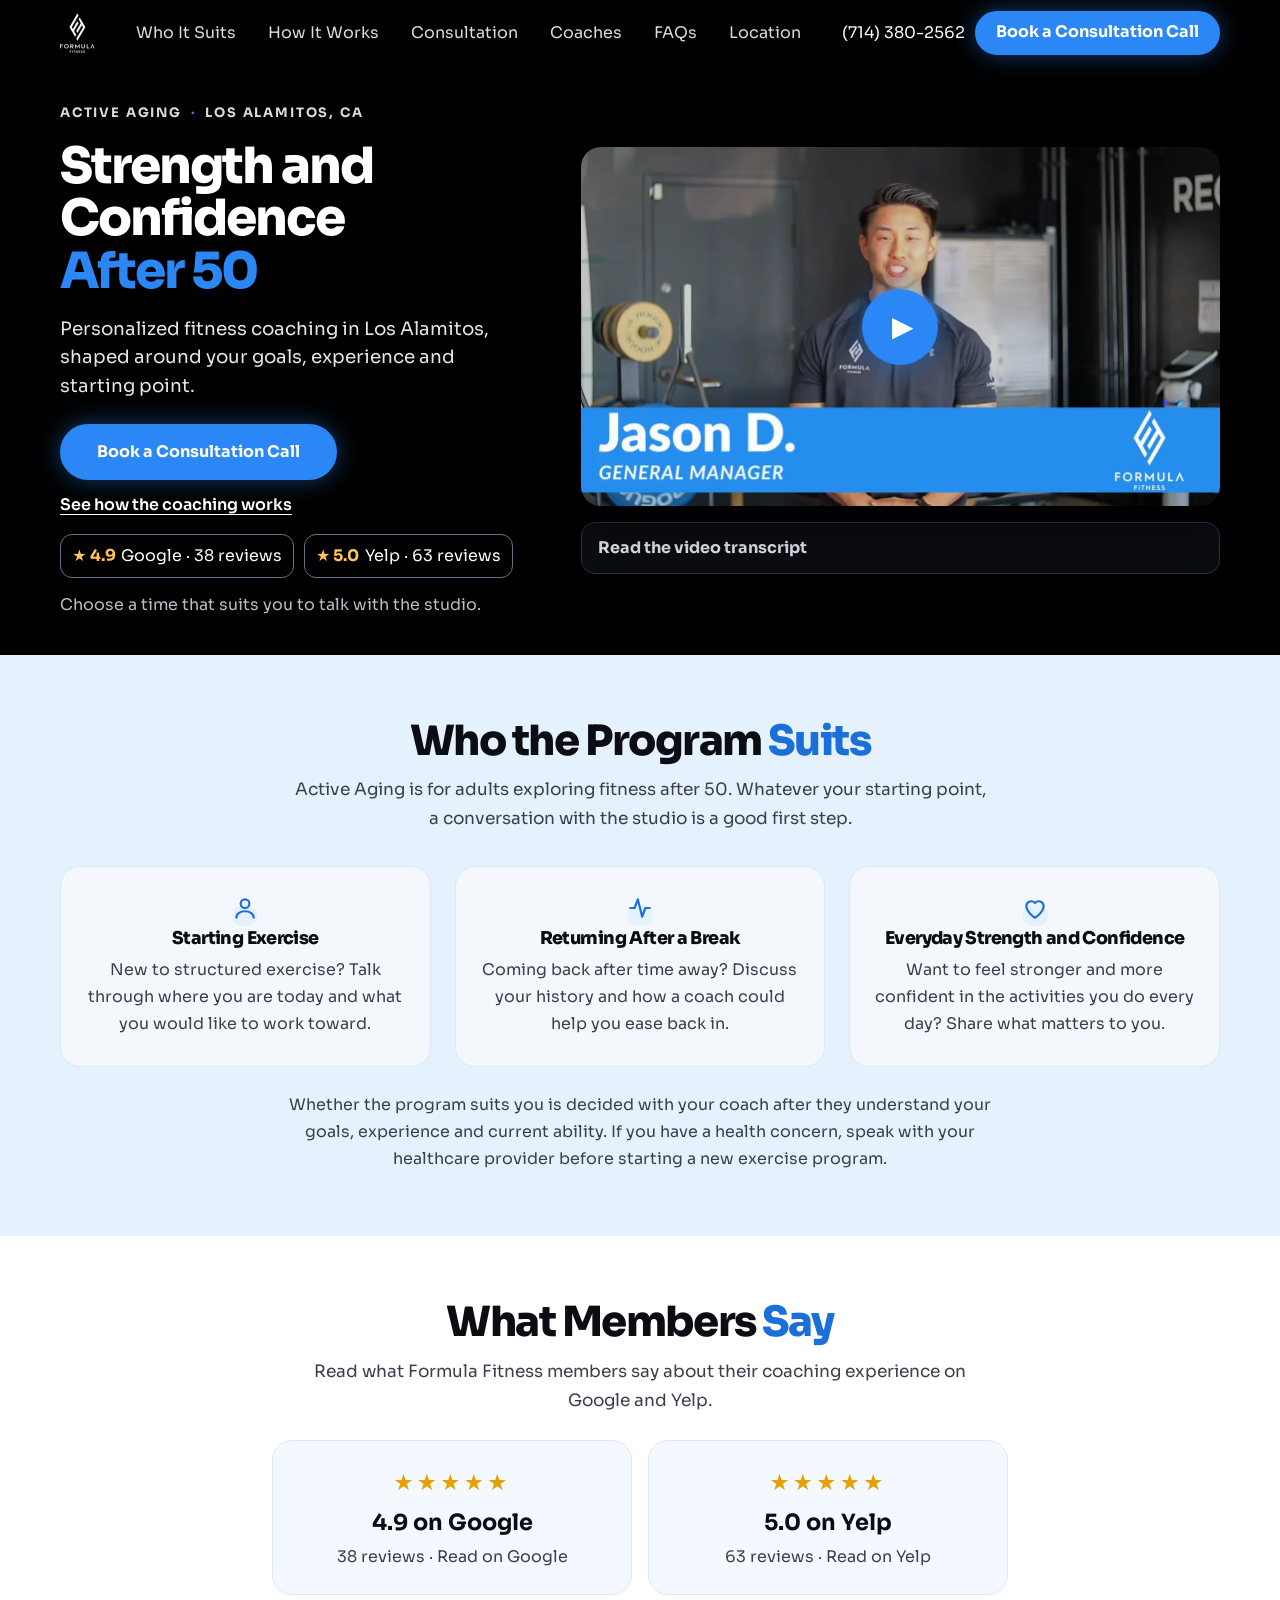
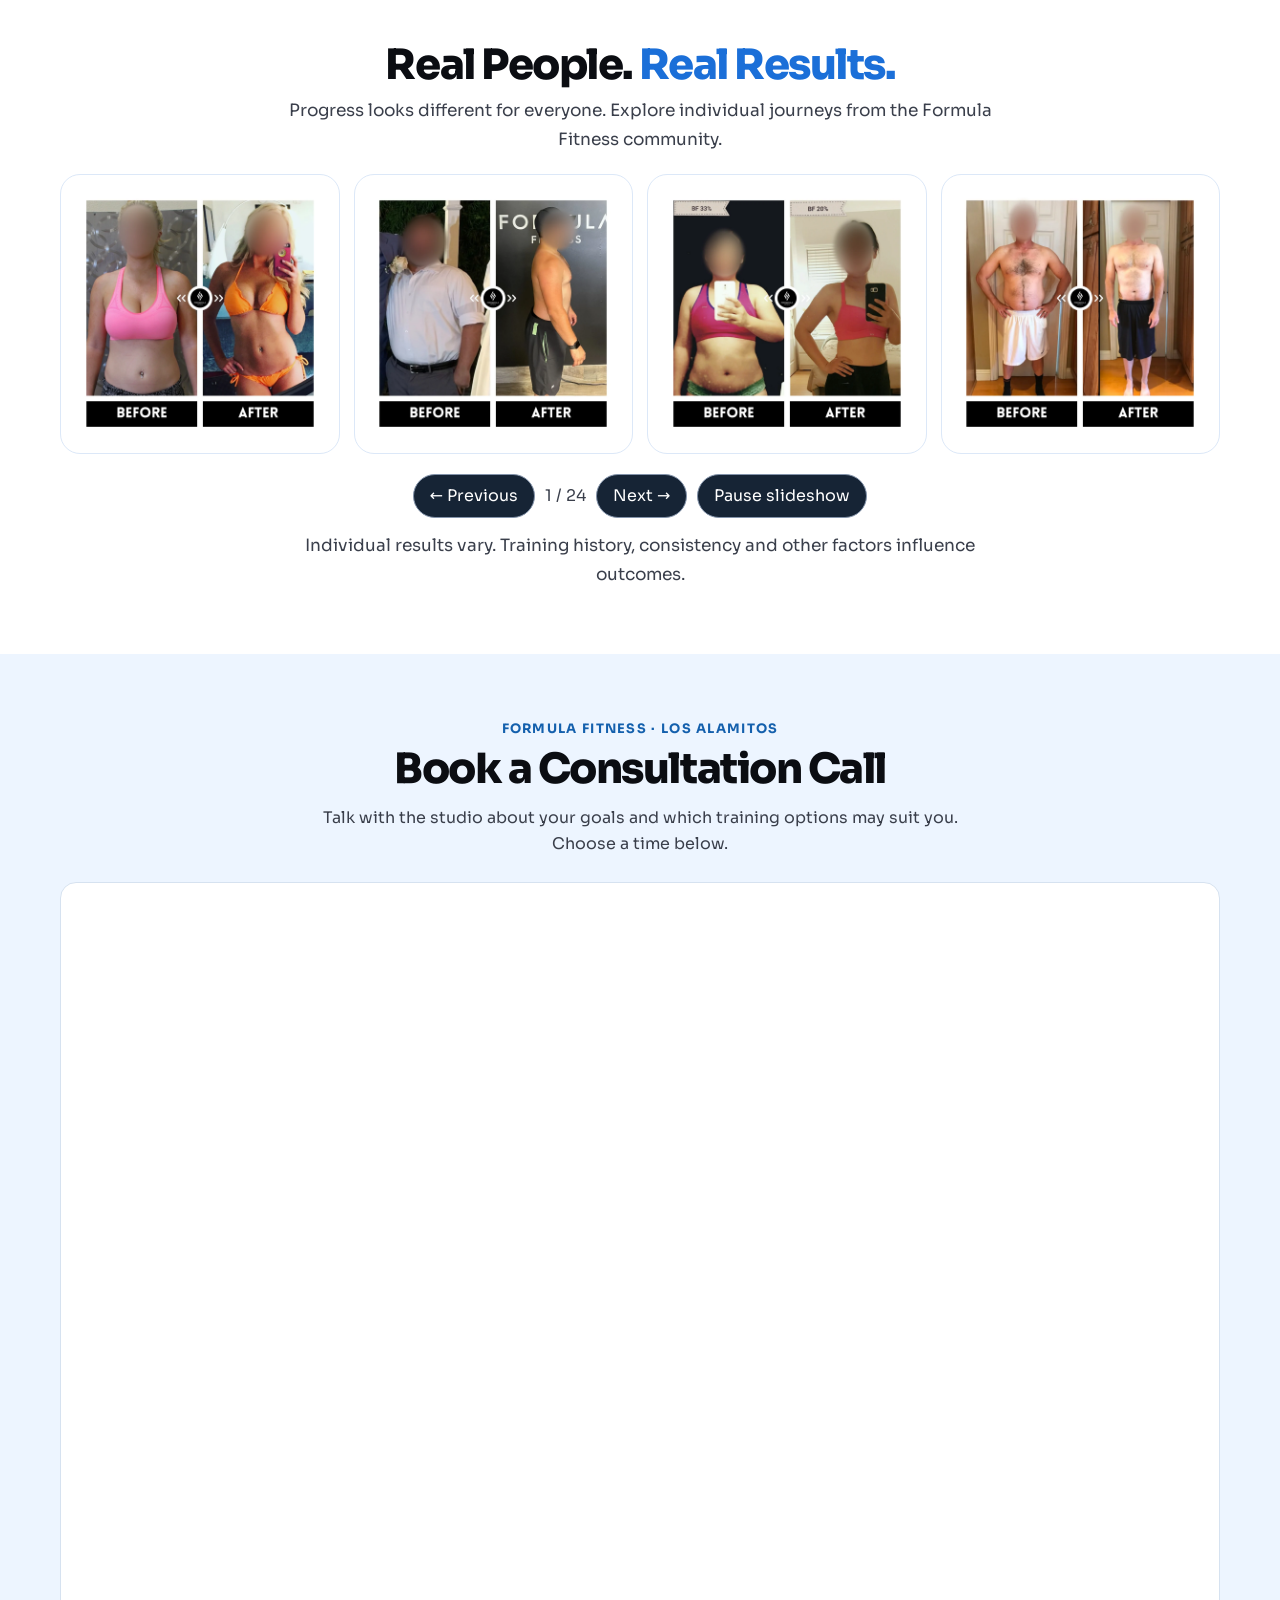
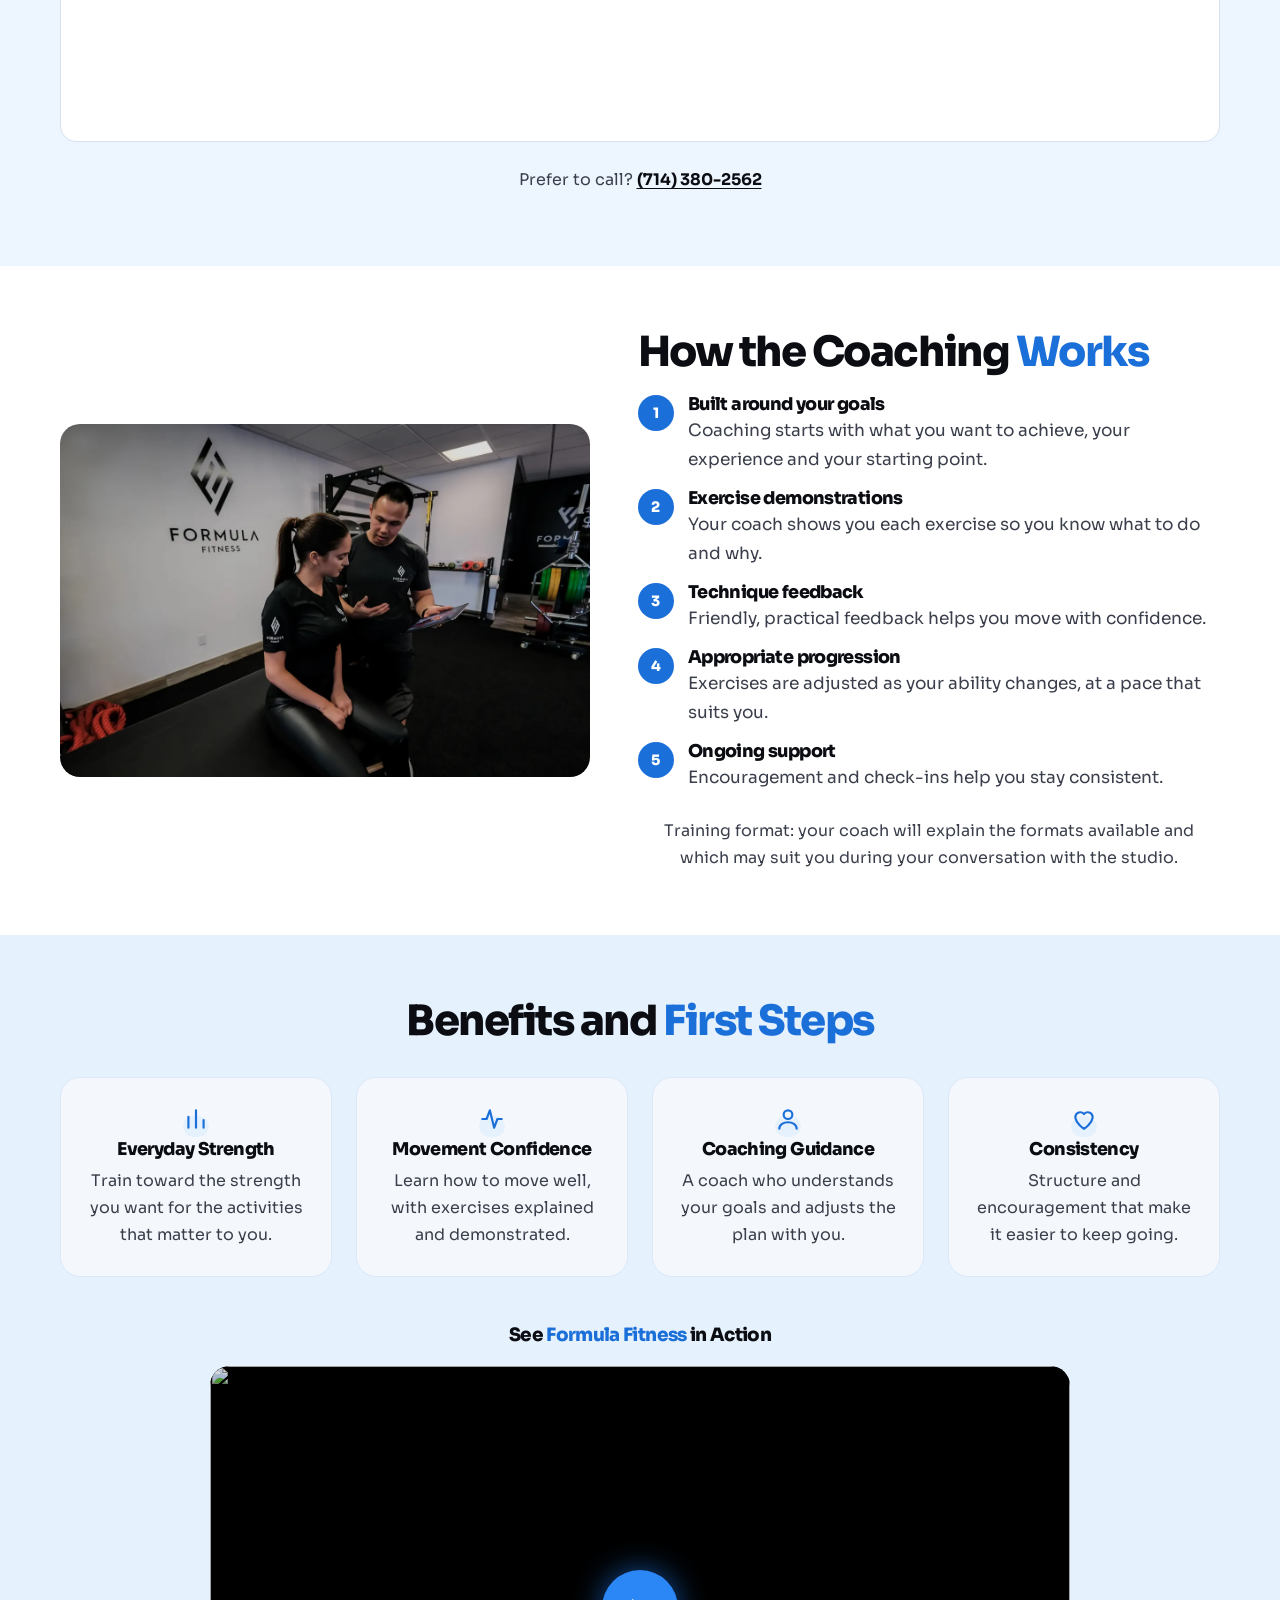
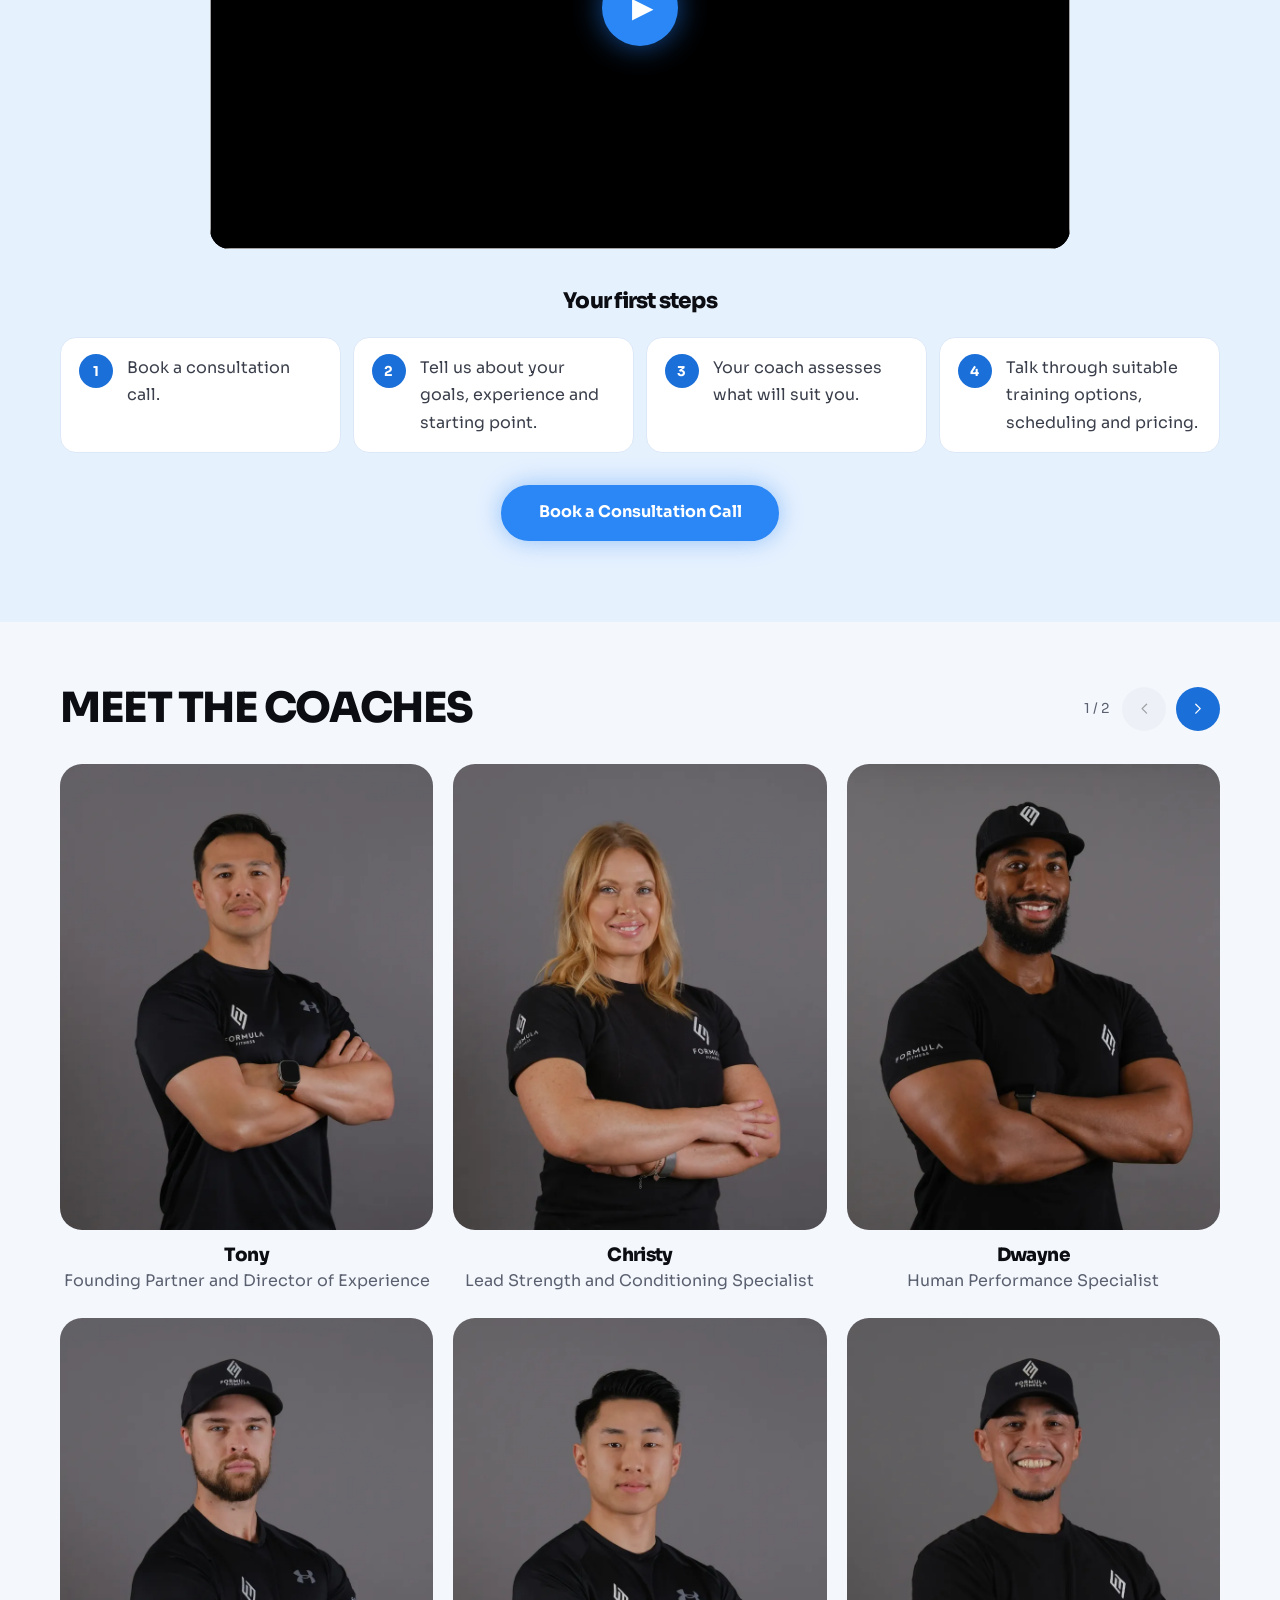
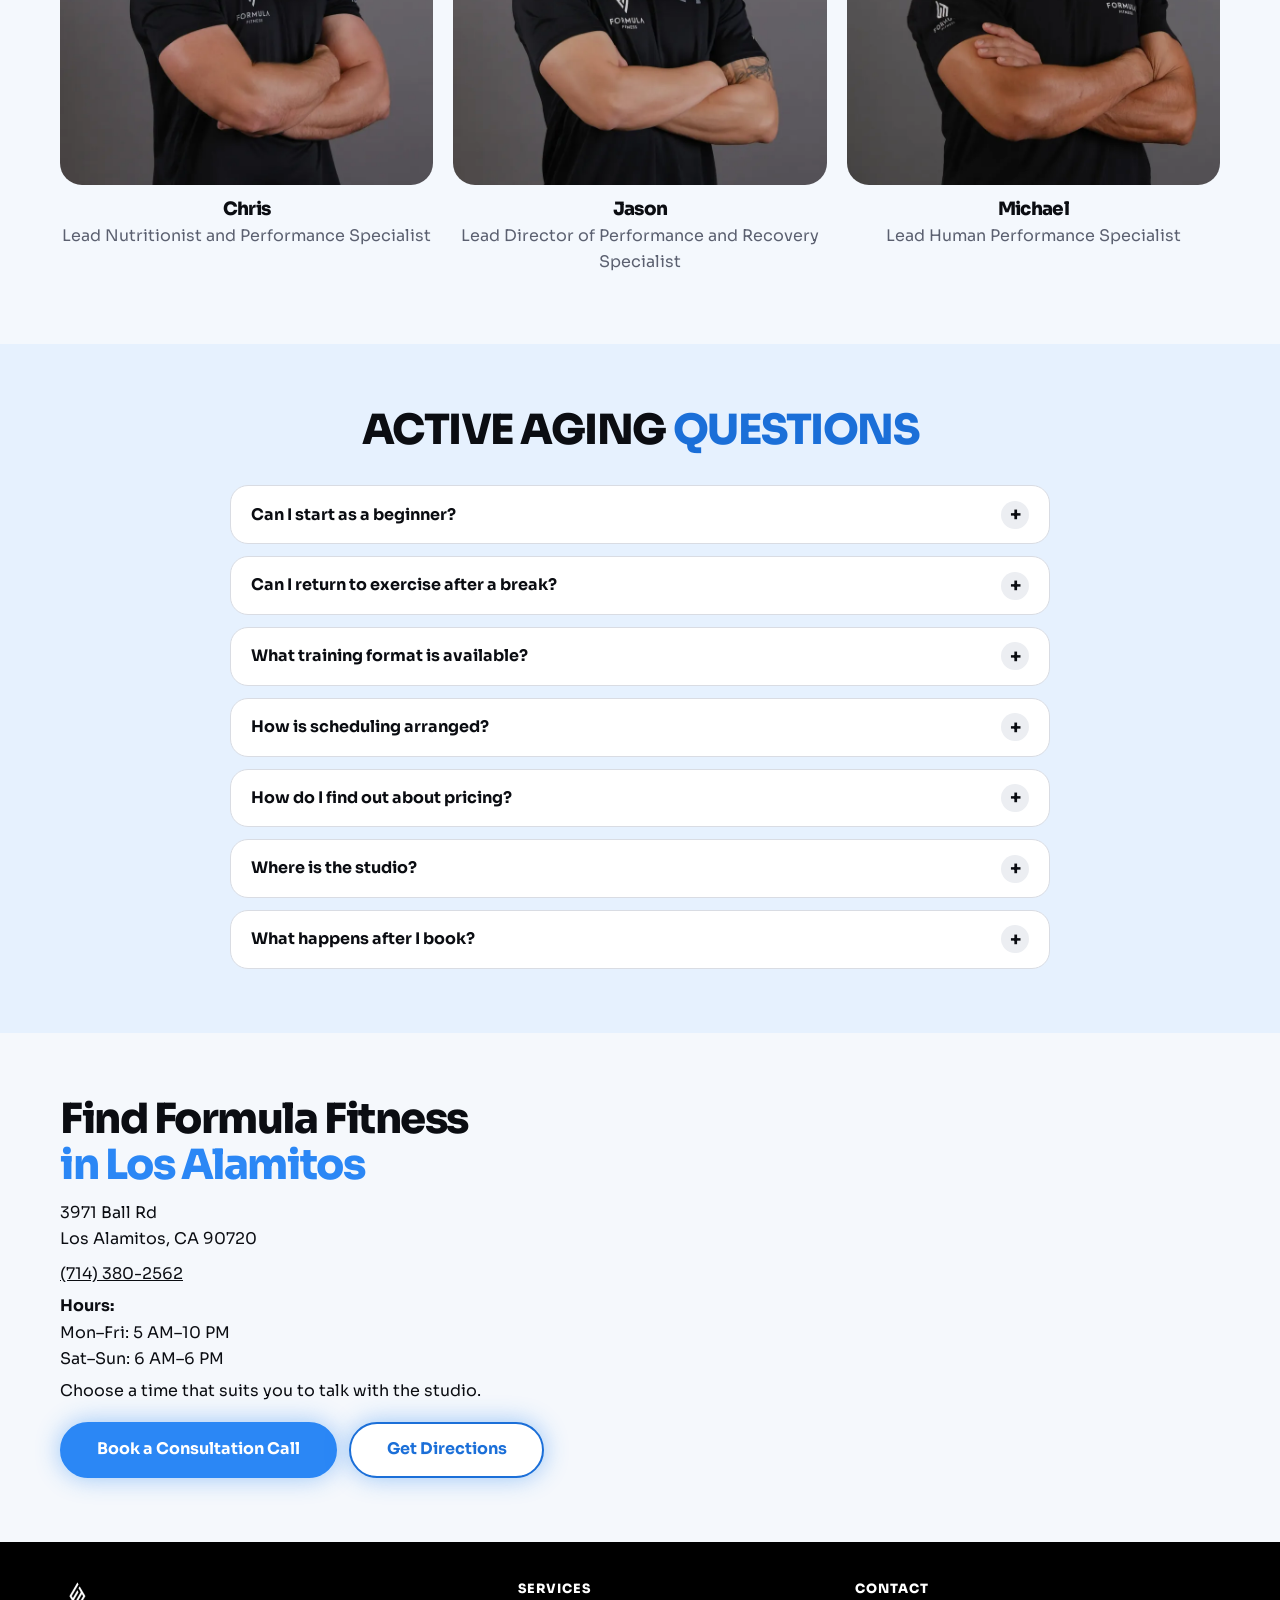
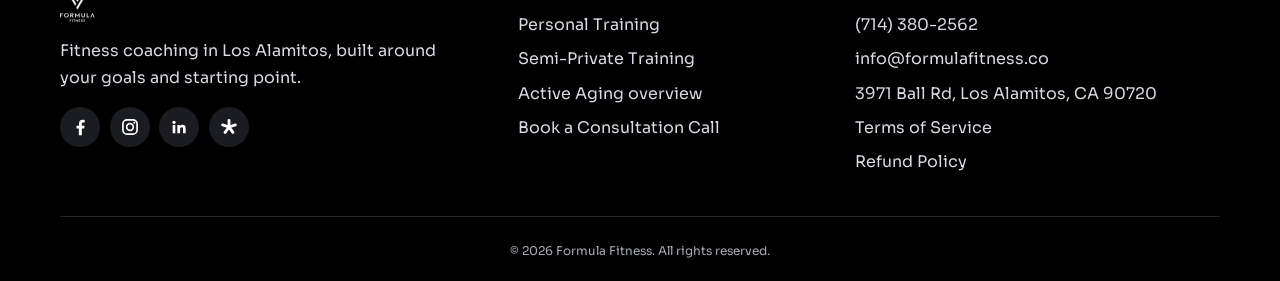
==== public/index.html @ 2cba6a20 "Add files via upload" ====
<!DOCTYPE html>
<html lang="en">
<head>
<meta charset="utf-8">
<!-- Google Tag Manager -->
<script>(function(w,d,s,l,i){w[l]=w[l]||[];w[l].push({'gtm.start':
new Date().getTime(),event:'gtm.js'});var f=d.getElementsByTagName(s)[0],
j=d.createElement(s),dl=l!='dataLayer'?'&l='+l:'';j.async=true;j.src=
'https://www.googletagmanager.com/gtm.js?id='+i+dl;f.parentNode.insertBefore(j,f);
})(window,document,'script','dataLayer','GTM-K28JZ7N');</script>
<!-- End Google Tag Manager -->
<meta name="viewport" content="width=device-width, initial-scale=1">
<title>Active Aging Fitness Coaching in Los Alamitos | Formula Fitness</title>
<meta name="description" content="Personalized fitness coaching in Los Alamitos, CA for adults exploring fitness after 50. Book a consultation call with Formula Fitness.">
<!-- DEV STAGE: remove this noindex tag only when the final URL is chosen and the page goes live. -->
<meta name="robots" content="noindex, nofollow">
<!-- TODO at launch: add <link rel="canonical"> and og:url / og:image once the final Active Aging landing-page URL is decided. -->
<meta property="og:type" content="website">
<meta property="og:site_name" content="Formula Fitness">
<meta property="og:title" content="Strength and Confidence After 50 | Formula Fitness">
<meta property="og:description" content="Personalized fitness coaching in Los Alamitos, shaped around your goals, experience and starting point.">
<meta name="twitter:card" content="summary_large_image">
<meta name="theme-color" content="#000000">
<link rel="icon" href="favicon.ico?v=20261030" sizes="any">
<link rel="icon" type="image/png" sizes="32x32" href="favicon-32x32.png?v=20261030">
<link rel="icon" type="image/png" sizes="16x16" href="favicon-16x16.png?v=20261030">
<link rel="apple-touch-icon" sizes="180x180" href="apple-touch-icon.png?v=20261030">
<link rel="preload" href="fonts/sora-latin-wght-normal.woff2" as="font" type="font/woff2" crossorigin>
<link rel="stylesheet" href="style.css">
<!-- Tracking settings: edit tracking.js (event names, confirmation parameter). -->
<script src="tracking.js"></script>
<!-- GHL Website Number Pool (same two scripts as the Personal Training and Semi-Private pages). Confirm the pool/attribution setup for this page. -->
<script src="https://backend.leadconnectorhq.com/appengine/loc/pyBwacgonEauKuE1akJb/pool/WabWjpu7sYFXyYEdM1Lv/number_pool.js"></script><script src="https://backend.leadconnectorhq.com/appengine/js/user_session.js"></script></head>
<body>
<!-- Google Tag Manager (noscript) -->
<noscript><iframe src="https://www.googletagmanager.com/ns.html?id=GTM-K28JZ7N"
height="0" width="0" style="display:none;visibility:hidden"></iframe></noscript>
<!-- End Google Tag Manager (noscript) -->

<svg width="0" height="0" style="position:absolute" aria-hidden="true" focusable="false">
 <defs>
  <symbol id="i-user" viewBox="0 0 24 24"><circle cx="12" cy="8" r="4"/><path d="M4 21c0-4 4-6 8-6s8 2 8 6"/></symbol>
  <symbol id="i-users" viewBox="0 0 24 24"><circle cx="9" cy="8" r="3.5"/><circle cx="17" cy="9" r="2.5"/><path d="M2 20c0-4 3-6 7-6s7 2 7 6M17 14c3 0 5 1.5 5 5"/></symbol>
  <symbol id="i-pulse" viewBox="0 0 24 24"><path d="M3 12h4l3-8 4 16 3-8h4"/></symbol>
  <symbol id="i-heart" viewBox="0 0 24 24"><path d="M12 21s-8-5-8-11a4.5 4.5 0 0 1 8-2.5A4.5 4.5 0 0 1 20 10c0 6-8 11-8 11z"/></symbol>
  <symbol id="i-bars" viewBox="0 0 24 24"><path d="M5 20V10M12 20V4M19 20v-7"/></symbol>
  <symbol id="i-star" viewBox="0 0 24 24"><path d="M12 3l2.8 5.7 6.2.9-4.5 4.4 1 6.2-5.5-2.9-5.5 2.9 1-6.2L3 9.6l6.2-.9z"/></symbol>
  <symbol id="i-pin" viewBox="0 0 24 24"><path d="M12 21s7-6 7-12a7 7 0 0 0-14 0c0 6 7 12 7 12z"/><circle cx="12" cy="9" r="2.5"/></symbol>
  <symbol id="i-lock" viewBox="0 0 24 24"><rect x="5" y="11" width="14" height="10" rx="2"/><path d="M8 11V8a4 4 0 0 1 8 0v3"/></symbol>
  <symbol id="i-l" viewBox="0 0 24 24"><path d="M15 5l-7 7 7 7"/></symbol>
  <symbol id="i-r" viewBox="0 0 24 24"><path d="M9 5l7 7-7 7"/></symbol>
  <symbol id="i-check" viewBox="0 0 24 24"><circle cx="12" cy="12" r="10"/><path d="M7.5 12.5l3 3 6-6.5"/></symbol>
  <symbol id="i-plus" viewBox="0 0 24 24"><path d="M12 5v14M5 12h14"/></symbol>
  <symbol id="i-x" viewBox="0 0 24 24"><path d="M6 6l12 12M18 6L6 18"/></symbol>
  <!-- Social icons: simple self-drawn marks. Swap for official brand artwork if the brand guidelines require it. -->
  <symbol id="s-fb" viewBox="0 0 24 24"><path fill="currentColor" stroke="none" d="M14.2 22v-8.2h2.8l.5-3.4h-3.3V8.3c0-1 .4-1.7 1.8-1.7h1.6V3.5c-.3 0-1.3-.2-2.5-.2-2.6 0-4.3 1.6-4.3 4.5v2.6H7.8v3.4h2.8V22z"/></symbol>
  <symbol id="s-ig" viewBox="0 0 24 24"><rect x="3.5" y="3.5" width="17" height="17" rx="5" fill="none" stroke="currentColor" stroke-width="2"/><circle cx="12" cy="12" r="4" fill="none" stroke="currentColor" stroke-width="2"/><circle cx="17.2" cy="6.8" r="1.2" fill="currentColor" stroke="none"/></symbol>
  <symbol id="s-in" viewBox="0 0 24 24"><circle cx="6" cy="6.4" r="1.9" fill="currentColor" stroke="none"/><rect x="4.4" y="9.5" width="3.2" height="10" fill="currentColor" stroke="none"/><path fill="currentColor" stroke="none" d="M10 9.5h3v1.4c.5-.9 1.6-1.6 3.1-1.6 3 0 3.9 1.9 3.9 4.6v5.6h-3.2v-5c0-1.2-.2-2.2-1.6-2.2-1.4 0-1.9 1-1.9 2.3v4.9H10z"/></symbol>
  <symbol id="s-yelp" viewBox="0 0 24 24"><path fill="none" stroke="currentColor" stroke-width="3.4" stroke-linecap="round" d="M12 12V4M12 12l7.6-2.5M12 12l4.7 6.5M12 12l-4.7 6.5M12 12L4.4 9.5"/></symbol>
 </defs>
</svg>

<a class="skip" href="#main">Skip to main content</a>

<header class="hdr">
 <div class="wrap bar">
  <a class="logo" href="#top"><img src="images/logo.png" width="35" height="40" alt="Formula Fitness Logo"></a>
  <nav id="site-nav" aria-label="Main">
   <ul>
    <li><a href="#suits">Who It Suits</a></li>
    <li><a href="#how">How It Works</a></li>
    <li><a href="#book-consultation">Consultation</a></li>
    <li><a href="#trainers">Coaches</a></li>
    <li><a href="#faq">FAQs</a></li>
    <li><a href="#location">Location</a></li>
   </ul>
  </nav>
  <div class="bar-end"><a class="mock-phone" href="tel:+17143802562" data-phone="header">(714) 380-2562</a>
   <a class="btn btn-sm header-booking" href="#book-consultation" data-booking-cta="header" aria-label="Book a Consultation Call"><span class="booking-full">Book a Consultation Call</span><span class="booking-short" aria-hidden="true">Book now</span></a>
   <button class="menu-btn" type="button" aria-expanded="false" aria-controls="site-nav">Menu</button>
  </div>
 </div>
</header>

<main id="main">

<!-- 1. HERO: Jason D. (General Manager) video, click-to-play, captioned, with transcript. No autoplay. -->
<section class="hero" id="top">
 <div class="hero-main hv">
  <div class="wrap hv-grid">
   <div class="hero-copy">
    <p class="eyebrow">Active Aging <span aria-hidden="true">&middot;</span> Los Alamitos, CA</p>
    <h1>Strength and Confidence <span class="hl">After 50</span></h1>
    <p class="hero-sub">Personalized fitness coaching in Los Alamitos, shaped around your goals, experience and starting point.</p>
    <div class="hero-links"><a class="btn btn-lg" href="#book-consultation" data-booking-cta="hero">Book a Consultation Call</a><a class="text-link" href="#how">See how the coaching works</a></div>
    <div class="mock-ratings hero-rate"><a href="https://www.google.com/maps/search/?api=1&amp;query=Formula+Fitness+3971+Ball+Rd+Los+Alamitos" target="_blank" rel="noopener noreferrer"><strong>&#9733; 4.9</strong> Google &middot; 38 reviews</a><a href="https://www.yelp.com/biz/formula-fitness-los-alamitos-4#reviews" target="_blank" rel="noopener noreferrer"><strong>&#9733; 5.0</strong> Yelp &middot; 63 reviews</a></div>
    <p class="hero-note">Choose a time that suits you to talk with the studio.</p>
   </div>
   <div class="hv-media">
    <div class="hv-vid" id="heroVideo">
     <video preload="none" controls playsinline poster="media/jason-poster.webp" width="960" height="540" aria-label="Video: Jason D., General Manager at Formula Fitness, explains the InBody 580 scan">
      <source src="media/jason-inbody-540p.mp4" type="video/mp4">
      <track kind="captions" src="media/jason-inbody-captions.vtt" srclang="en" label="English" default>
      Your browser cannot play this video. A transcript is available below.
     </video>
     <button type="button" class="hv-play" hidden aria-label="Play video: Jason D., General Manager, on the InBody 580 scan"><span class="vid-btn" aria-hidden="true">&#9654;</span></button>
    </div>
    <details class="transcript"><summary>Read the video transcript</summary>
     <div class="transcript-body">
      <p>I'm Jason, general manager at Formula Fitness in Los Alamitos. One of the first things we do with every new member is put them on our InBody 580 scanner, and there's a reason for that. Most people walk into a gym with a number in their head, a goal weight.</p>
      <p>But weight alone doesn't tell you anything useful. You could be losing muscle and gaining fat, and the scale would still go down. That's not progress.</p>
      <p>That's a problem. The InBody 580 gives us a complete picture in about 30 seconds. No pinching, no guessing.</p>
      <p>You step on, grab the handle, and it measures everything. We get your exact body fat and fat free mass so we know precisely where you're starting and exactly what needs to be changed. We see your visceral fat area, that's the fat around your internal organs, linked to diabetes, stroke and heart disease.</p>
      <p>That's the fat that actually matters. We get a full segmental lean and fat analysis meaning we can see exactly where the muscle and fat lives on your body. Right arm, left leg, trunk.</p>
      <p>If there's an imbalance, we catch it and we program around it. We also track phase angle, which is an indicator of cellular health and cell membrane strength and your ECW to total body water ratio. which can detect swelling, inflammation, and fluid imbalances.</p>
      <p>Also, your basal metabolic rate, which is how many calories your body burns at rest. That's the starting point for any real nutrition conversation. Now, some people ask, how does this compare to the DEXA scan?</p>
      <p>A DEXA uses radiation. The InBody 580 uses bioelectrical impedance. It's completely non-invasive, takes about 30 seconds, and the accuracy is right there with the DEXA for what we need in a training environment.</p>
      <p>Plus, every scan syncs to the InBody app on your phone. So you can see your results, track your history, and watch your progress over time. All in one place.</p>
      <p>You also get an InBody score, which gives you one single number to track. Simple, easy, and motivating. At Formula Fitness, we don't guess, we measure.</p>
      <p>We build your program around real data and we track over time so you can actually see what's working. If you want to know where you really stand, book your InBody scan with us. It's the smartest first step you can take.</p>
     </div>
    </details>
   </div>
  </div>
 </div>
</section>

<!-- 2. WHO THE PROGRAM SUITS. Suitability statements are always subject to the coach's assessment. -->
<section class="blue-tint sec aa" id="suits" aria-labelledby="suits-t">
 <div class="wrap">
  <h2 class="center" id="suits-t">Who the Program <span class="hl">Suits</span></h2>
  <p class="sub-lead">Active Aging is for adults exploring fitness after 50. Whatever your starting point, a conversation with the studio is a good first step.</p>
  <div class="bcards">
   <article class="bcard"><i class="ibox"><svg class="ic"><use href="#i-user"/></svg></i><h3>Starting Exercise</h3><p>New to structured exercise? Talk through where you are today and what you would like to work toward.</p></article>
   <article class="bcard"><i class="ibox"><svg class="ic"><use href="#i-pulse"/></svg></i><h3>Returning After a Break</h3><p>Coming back after time away? Discuss your history and how a coach could help you ease back in.</p></article>
   <article class="bcard"><i class="ibox"><svg class="ic"><use href="#i-heart"/></svg></i><h3>Everyday Strength and Confidence</h3><p>Want to feel stronger and more confident in the activities you do every day? Share what matters to you.</p></article>
  </div>
  <p class="note">Whether the program suits you is decided with your coach after they understand your goals, experience and current ability. If you have a health concern, speak with your healthcare provider before starting a new exercise program.</p>
 </div>
</section>

<!-- 3. WHAT MEMBERS SAY + REAL PEOPLE. REAL RESULTS. (same 24-comparison slider as the Personal Training and Semi-Private pages): live Google/Yelp review links. Individual testimonial quotes are added only once exact, verified text and permission are supplied. -->
<section class="light sec aa" id="reviews" aria-labelledby="rev-t">
 <div class="wrap center">
  <h2 id="rev-t">What Members <span class="hl">Say</span></h2>
  <p class="sub-lead">Read what Formula Fitness members say about their coaching experience on Google and Yelp.</p>
  <div class="rev-cards">
   <a class="rev-card" href="https://www.google.com/maps/search/?api=1&amp;query=Formula+Fitness+3971+Ball+Rd+Los+Alamitos" target="_blank" rel="noopener noreferrer"><span class="rev-stars" aria-hidden="true">&#9733;&#9733;&#9733;&#9733;&#9733;</span><strong>4.9 on Google</strong><span>38 reviews &middot; Read on Google</span></a>
   <a class="rev-card" href="https://www.yelp.com/biz/formula-fitness-los-alamitos-4#reviews" target="_blank" rel="noopener noreferrer"><span class="rev-stars" aria-hidden="true">&#9733;&#9733;&#9733;&#9733;&#9733;</span><strong>5.0 on Yelp</strong><span>63 reviews &middot; Read on Yelp</span></a>
  </div>
  <div id="results" class="res-block">
   <h2 class="res-h" id="res-t">Real People. <span class="hl">Real Results.</span></h2>
   <p class="res-sub">Progress looks different for everyone. Explore individual journeys from the Formula Fitness community.</p>
   <div class="results-slider" id="mockResults" aria-label="Before-and-after photos">
   <figure class="rcard"><img src="images/results/result-01.webp" width="1080" height="1080" loading="eager" decoding="async" alt="Formula Fitness community before-and-after comparison 1"></figure>
   <figure class="rcard"><img src="images/results/result-02.webp" width="1080" height="1080" loading="eager" decoding="async" alt="Formula Fitness community before-and-after comparison 2"></figure>
   <figure class="rcard"><img src="images/results/result-03.webp" width="1080" height="1080" loading="eager" decoding="async" alt="Formula Fitness community before-and-after comparison 3"></figure>
   <figure class="rcard"><img src="images/results/result-04.webp" width="1080" height="1080" loading="eager" decoding="async" alt="Formula Fitness community before-and-after comparison 4"></figure>
   <figure class="rcard"><img src="images/results/result-05.webp" width="1080" height="1080" loading="eager" decoding="async" alt="Formula Fitness community before-and-after comparison 5"></figure>
   <figure class="rcard"><img src="images/results/result-06.webp" width="1080" height="1080" loading="eager" decoding="async" alt="Formula Fitness community before-and-after comparison 6"></figure>
   <figure class="rcard"><img src="images/results/result-07.webp" width="1080" height="1080" loading="eager" decoding="async" alt="Formula Fitness community before-and-after comparison 7"></figure>
   <figure class="rcard"><img src="images/results/result-08.webp" width="1080" height="1080" loading="eager" decoding="async" alt="Formula Fitness community before-and-after comparison 8"></figure>
   <figure class="rcard"><img src="images/results/result-09.webp" width="1080" height="1080" loading="eager" decoding="async" alt="Formula Fitness community before-and-after comparison 9"></figure>
   <figure class="rcard"><img src="images/results/result-10.webp" width="1080" height="1080" loading="eager" decoding="async" alt="Formula Fitness community before-and-after comparison 10"></figure>
   <figure class="rcard"><img src="images/results/result-11.webp" width="1080" height="1080" loading="eager" decoding="async" alt="Formula Fitness community before-and-after comparison 11"></figure>
   <figure class="rcard"><img src="images/results/result-12.webp" width="1080" height="1080" loading="eager" decoding="async" alt="Formula Fitness community before-and-after comparison 12"></figure>
   <figure class="rcard"><img src="images/results/result-13.webp" width="1080" height="1080" loading="eager" decoding="async" alt="Formula Fitness community before-and-after comparison 13"></figure>
   <figure class="rcard"><img src="images/results/result-14.webp" width="1080" height="1080" loading="eager" decoding="async" alt="Formula Fitness community before-and-after comparison 14"></figure>
   <figure class="rcard"><img src="images/results/result-15.webp" width="1080" height="1080" loading="eager" decoding="async" alt="Formula Fitness community before-and-after comparison 15"></figure>
   <figure class="rcard"><img src="images/results/result-16.webp" width="1080" height="1080" loading="eager" decoding="async" alt="Formula Fitness community before-and-after comparison 16"></figure>
   <figure class="rcard"><img src="images/results/result-17.webp" width="1080" height="1080" loading="eager" decoding="async" alt="Formula Fitness community before-and-after comparison 17"></figure>
   <figure class="rcard"><img src="images/results/result-18.webp" width="1080" height="1080" loading="eager" decoding="async" alt="Formula Fitness community before-and-after comparison 18"></figure>
   <figure class="rcard"><img src="images/results/result-19.webp" width="1080" height="1080" loading="eager" decoding="async" alt="Formula Fitness community before-and-after comparison 19"></figure>
   <figure class="rcard"><img src="images/results/result-20.webp" width="1080" height="1080" loading="eager" decoding="async" alt="Formula Fitness community before-and-after comparison 20"></figure>
   <figure class="rcard"><img src="images/results/result-21.webp" width="1080" height="1080" loading="eager" decoding="async" alt="Formula Fitness community before-and-after comparison 21"></figure>
   <figure class="rcard"><img src="images/results/result-22.webp" width="1080" height="1080" loading="eager" decoding="async" alt="Formula Fitness community before-and-after comparison 22"></figure>
   <figure class="rcard"><img src="images/results/result-23.webp" width="1080" height="1080" loading="eager" decoding="async" alt="Formula Fitness community before-and-after comparison 23"></figure>
   <figure class="rcard"><img src="images/results/result-24.webp" width="1080" height="1080" loading="eager" decoding="async" alt="Formula Fitness community before-and-after comparison 24"></figure>
  </div>
   <div class="mock-controls"><button type="button" id="mockPrev">← Previous</button><span id="mockCount" aria-live="polite"></span><button type="button" id="mockNext">Next →</button><button type="button" id="resultsAutoplay">Pause slideshow</button></div>
   <p class="res-note">Individual results vary. Training history, consistency and other factors influence outcomes.</p>
  </div>
  
 </div>
</section>

<!-- 5. BOOKING: same GHL calendar, embed and tracking hooks as the Brand page. Calendar URL is set by tracking.js (adds UTM/gclid). -->
<section class="blue-tint sec booking-section" id="book-consultation" aria-labelledby="booking-title">
 <div class="wrap">
  <p class="booking-kicker">FORMULA FITNESS &middot; LOS ALAMITOS</p>
  <h2 id="booking-title">Book a Consultation Call</h2>
  <p class="booking-lead">Talk with the studio about your goals and which training options may suit you. Choose a time below.</p>
    <iframe class="booking-calendar" id="bookingCalendar" title="Book your Formula Fitness consultation call" data-src="https://api.formulafitness.co/widget/bookings/formula-fitness-initial-consultation-15-call" loading="eager"></iframe>
  <noscript><p class="booking-fallback"><a href="https://api.formulafitness.co/widget/bookings/formula-fitness-initial-consultation-15-call" target="_blank" rel="noopener noreferrer">Open the booking calendar</a></p></noscript>
  <p class="call-alt">Prefer to call? <a href="tel:+17143802562" data-phone="booking">(714) 380-2562</a></p>
 </div>
</section>

<!-- 3. HOW THE COACHING WORKS. Training format (one-on-one, semi-private or both) is pending confirmation: neutral wording. -->
<section class="light sec aa" id="how" aria-labelledby="how-t">
 <div class="wrap split">
  <img src="images/coach-client-tablet-discussion.webp" width="1200" height="800" alt="A Formula Fitness coach talking through a plan with a client" loading="eager">
  <div>
   <h2 id="how-t">How the Coaching <span class="hl">Works</span></h2>
   <ol class="how-steps">
    <li><b aria-hidden="true">1</b><div><h3>Built around your goals</h3><p>Coaching starts with what you want to achieve, your experience and your starting point.</p></div></li>
    <li><b aria-hidden="true">2</b><div><h3>Exercise demonstrations</h3><p>Your coach shows you each exercise so you know what to do and why.</p></div></li>
    <li><b aria-hidden="true">3</b><div><h3>Technique feedback</h3><p>Friendly, practical feedback helps you move with confidence.</p></div></li>
    <li><b aria-hidden="true">4</b><div><h3>Appropriate progression</h3><p>Exercises are adjusted as your ability changes, at a pace that suits you.</p></div></li>
    <li><b aria-hidden="true">5</b><div><h3>Ongoing support</h3><p>Encouragement and check-ins help you stay consistent.</p></div></li>
   </ol>
   <p class="note">Training format: your coach will explain the formats available and which may suit you during your conversation with the studio.</p>
  </div>
 </div>
</section>

<!-- 6. BENEFITS AND FIRST STEPS -->
<section class="blue-tint sec aa" id="why" aria-labelledby="why-t">
 <div class="wrap">
  <h2 class="center" id="why-t">Benefits and <span class="hl">First Steps</span></h2>
  <div class="bcards four">
   <article class="bcard"><i class="ibox"><svg class="ic"><use href="#i-bars"/></svg></i><h3>Everyday Strength</h3><p>Train toward the strength you want for the activities that matter to you.</p></article>
   <article class="bcard"><i class="ibox"><svg class="ic"><use href="#i-pulse"/></svg></i><h3>Movement Confidence</h3><p>Learn how to move well, with exercises explained and demonstrated.</p></article>
   <article class="bcard"><i class="ibox"><svg class="ic"><use href="#i-user"/></svg></i><h3>Coaching Guidance</h3><p>A coach who understands your goals and adjusts the plan with you.</p></article>
   <article class="bcard"><i class="ibox"><svg class="ic"><use href="#i-heart"/></svg></i><h3>Consistency</h3><p>Structure and encouragement that make it easier to keep going.</p></article>
  </div>
  <div class="vid-wrap">
   <h3 class="center">See <span class="hl">Formula Fitness</span> in Action</h3>
   <div class="vid" id="ffVideo" data-yt="3ktIZoJ0X20">
    <button type="button" class="vid-play" aria-label="Play video: Formula Fitness"><img src="https://i.ytimg.com/vi/3ktIZoJ0X20/hqdefault.jpg" alt="" width="480" height="360" loading="eager"><span class="vid-btn" aria-hidden="true">&#9654;</span></button>
   </div>
  </div>
  <h3 class="center first-t">Your first steps</h3>
  <ol class="book-steps four-steps">
   <li><b aria-hidden="true">1</b><span>Book a consultation call.</span></li>
   <li><b aria-hidden="true">2</b><span>Tell us about your goals, experience and starting point.</span></li>
   <li><b aria-hidden="true">3</b><span>Your coach assesses what will suit you.</span></li>
   <li><b aria-hidden="true">4</b><span>Talk through suitable training options, scheduling and pricing.</span></li>
  </ol>
  <p class="center"><a class="btn btn-lg" href="#book-consultation" data-booking-cta="steps">Book a Consultation Call</a></p>
 </div>
</section>

<!-- 7. MEET THE COACHES. Names/roles/photos are the current approved ones from the other pages. Verified experience with older adults was not supplied. -->
<section class="light sec team-sec" id="trainers" aria-labelledby="team-t">
 <div class="wrap">
  <div class="head"><h2 class="up" id="team-t">MEET THE COACHES</h2>
   <div class="ctrl"><span class="cpage" aria-live="polite"></span><button class="cbtn" type="button" data-dir="-1" aria-label="Previous coaches"><svg class="ic"><use href="#i-l"/></svg></button><button class="cbtn next" type="button" data-dir="1" aria-label="Next coaches"><svg class="ic"><use href="#i-r"/></svg></button></div></div>
  <div class="track team" tabindex="0" role="group" aria-roledescription="carousel" aria-label="Coaching team">
   <article class="tcard"><img src="images/trainer-tony.webp" width="800" height="1000" alt="Tony, Founding Partner and Director of Experience" loading="eager"><h3>Tony</h3><p>Founding Partner and Director of Experience</p></article>
   <article class="tcard"><img src="images/trainer-christy.webp" width="800" height="1000" alt="Christy, Lead Strength and Conditioning Specialist" loading="eager"><h3>Christy</h3><p>Lead Strength and Conditioning Specialist</p></article>
   <article class="tcard"><img src="images/trainer-dwayne.webp" width="800" height="1000" alt="Dwayne, Human Performance Specialist" loading="eager"><h3>Dwayne</h3><p>Human Performance Specialist</p></article>
   <article class="tcard"><img src="images/trainer-chris.webp" width="800" height="1000" alt="Chris, Lead Nutritionist and Performance Specialist" loading="eager"><h3>Chris</h3><p>Lead Nutritionist and Performance Specialist</p></article>
   <article class="tcard"><img src="images/trainer-jason.webp" width="800" height="1000" alt="Jason, Lead Director of Performance and Recovery Specialist" loading="eager"><h3>Jason</h3><p>Lead Director of Performance and Recovery Specialist</p></article>
   <article class="tcard"><img src="images/trainer-michael.webp" width="800" height="1000" alt="Michael, Lead Human Performance Specialist" loading="eager"><h3>Michael</h3><p>Lead Human Performance Specialist</p></article>
   <article class="tcard"><img src="images/trainer-jp.webp" width="800" height="1000" alt="J.P., Human Performance Specialist" loading="eager"><h3>J.P.</h3><p>Human Performance Specialist</p></article>
   <article class="tcard"><img src="images/trainer-mikaela.webp" width="800" height="1000" alt="Mikaela, Human Performance Specialist" loading="eager"><h3>Mikaela</h3><p>Human Performance Specialist</p></article>
  </div>
 </div>
</section>

<!-- 8. FAQ -->
<section class="blue-tint sec faq-sec" id="faq" aria-labelledby="faq-t">
 <div class="wrap">
  <h2 class="center up" id="faq-t">ACTIVE AGING <span class="hl">QUESTIONS</span></h2>
  <div class="faq-list">
   <details><summary>Can I start as a beginner?</summary><p>Yes. Your coach starts with your goals, experience and current ability, and explains each exercise. Tell us about your background when you book.</p></details>
   <details><summary>Can I return to exercise after a break?</summary><p>Yes. Share your history and what you would like to get back to. Your coach will discuss a suitable way to restart, adjusting as your ability changes.</p></details>
   <details><summary>What training format is available?</summary><p>Formula Fitness offers one-on-one Personal Training and Semi-Private Training. Your coach will explain which formats are available for Active Aging and which may suit you.</p></details>
   <details><summary>How is scheduling arranged?</summary><p>Session times are arranged with the studio after your conversation. Choose a consultation time in the calendar; current availability is discussed on the call.</p></details>
   <details><summary>How do I find out about pricing?</summary><p>Pricing depends on the training option that suits you. Book a consultation call and the studio will discuss suitable options and pricing with you.</p></details>
   <details><summary>Where is the studio?</summary><p><a href="https://www.google.com/maps/place/Formula+Fitness/@33.8179361,-118.0661915,17z" target="_blank" rel="noopener noreferrer">3971 Ball Rd, Los Alamitos, CA 90720.</a></p></details>
   <details><summary>What happens after I book?</summary><p>You choose a time in the calendar, enter your details and receive a booking confirmation. On the call, the studio will talk through your goals and starting point, suitable training options, scheduling and pricing, and explain the next steps.</p></details>
  </div>
 </div>
</section>

<!-- 9. LOCATION AND FINAL CTA -->
<section class="loc sec" id="location" aria-labelledby="loc-t">
 <div class="wrap loc-grid">
  <div>
   <h2 id="loc-t">Find Formula Fitness <span class="hl">in Los Alamitos</span></h2>
   <address>3971 Ball Rd<br>Los Alamitos, CA 90720</address>
   <p><a href="tel:+17143802562" data-phone="location">(714) 380-2562</a></p>
   <p><strong>Hours:</strong><br>Mon&ndash;Fri: 5 AM&ndash;10 PM<br>Sat&ndash;Sun: 6 AM&ndash;6 PM</p>
   <p>Choose a time that suits you to talk with the studio.</p>
   <div class="loc-actions"><a class="btn btn-lg" href="#book-consultation" data-booking-cta="location">Book a Consultation Call</a><a class="btn btn-lg btn-outline" href="https://www.google.com/maps/dir/?api=1&amp;destination=3971+Ball+Rd+Los+Alamitos+CA+90720" target="_blank" rel="noopener noreferrer">Get Directions</a></div>
  </div>
  <iframe title="Map to Formula Fitness on Ball Road" loading="eager" src="https://maps.google.com/maps?q=3971%20Ball%20Rd%2C%20Los%20Alamitos%2C%20CA%2090720&amp;z=15&amp;output=embed"></iframe>
 </div>
</section>

</main>

<!-- STICKY MOBILE CTA: jumps to the booking calendar; hidden on desktop. -->
<div class="sticky-cta"><a class="btn btn-lg" href="#book-consultation" data-booking-cta="sticky">Book a Consultation Call</a></div>

<!-- 11. FOOTER -->
<footer class="foot">
 <div class="wrap fgrid">
  <div>
   <img src="images/logo.png" width="35" height="40" alt="Formula Fitness Logo">
   <p>Fitness coaching in Los Alamitos, built around your goals and starting point.</p>
   <p class="soc">
    <a href="https://www.facebook.com/FormulaFitnesslosalamitos/" aria-label="Formula Fitness on Facebook" target="_blank" rel="noopener noreferrer"><svg class="ic sic" aria-hidden="true" focusable="false"><use href="#s-fb"/></svg></a>
    <a href="https://www.instagram.com/formulafitness.co/" aria-label="Formula Fitness on Instagram" target="_blank" rel="noopener noreferrer"><svg class="ic sic" aria-hidden="true" focusable="false"><use href="#s-ig"/></svg></a>
    <a href="https://www.linkedin.com/company/formula-fitness-losal/" aria-label="Formula Fitness on LinkedIn" target="_blank" rel="noopener noreferrer"><svg class="ic sic" aria-hidden="true" focusable="false"><use href="#s-in"/></svg></a>
    <a href="https://www.yelp.com/biz/formula-fitness-los-alamitos-4" aria-label="Formula Fitness on Yelp" target="_blank" rel="noopener noreferrer"><svg class="ic sic" aria-hidden="true" focusable="false"><use href="#s-yelp"/></svg></a>
   </p>
  </div>
  <div><h3>SERVICES</h3><ul>
   <li><a href="https://personal-training.formulafitness.co/" target="_blank" rel="noopener noreferrer" data-carry-attr>Personal Training</a></li>
   <li><a href="https://semi-private.formulafitness.co/" target="_blank" rel="noopener noreferrer" data-carry-attr>Semi-Private Training</a></li>
   <li><a href="https://formulafitness.co/active-aging/" target="_blank" rel="noopener noreferrer">Active Aging overview</a></li>
   <li><a href="#book-consultation" data-booking-cta="footer">Book a Consultation Call</a></li></ul></div>
  <div><h3>CONTACT</h3><ul>
   <li><a href="tel:+17143802562" data-phone="footer">(714) 380-2562</a></li>
   <li><a href="mailto:info@formulafitness.co">info@formulafitness.co</a></li>
   <li><a href="https://www.google.com/maps/place/Formula+Fitness/@33.8179361,-118.0661915,17z" target="_blank" rel="noopener noreferrer">3971 Ball Rd, Los Alamitos, CA 90720</a></li>
   <li><a href="https://formulafitness.co/terms-of-service/" target="_blank" rel="noopener noreferrer">Terms of Service</a></li>
   <li><a href="https://formulafitness.co/refund-policy/" target="_blank" rel="noopener noreferrer">Refund Policy</a></li></ul></div>
 </div>
 <div class="wrap"><p class="copy">&copy; 2026 Formula Fitness. All rights reserved.</p></div>
</footer>

<!-- GHL embed helper (same as the other pages), then page scripts. -->
<script src="https://api.formulafitness.co/js/form_embed.js" async></script>
<script src="script.js" defer></script>
<script src="brand.js" defer></script>
</body>
</html>
---- public/style.css ----
@font-face{font-family:"Sora";font-style:normal;font-weight:100 800;font-display:swap;src:url(fonts/sora-latin-wght-normal.woff2) format("woff2-variations"),url(fonts/sora-latin-wght-normal.woff2) format("woff2");unicode-range:U+0000-00FF,U+0131,U+0152-0153,U+02BB-02BC,U+02C6,U+02DA,U+02DC,U+0304,U+0308,U+0329,U+2000-206F,U+20AC,U+2122,U+2191,U+2193,U+2212,U+2215,U+FEFF,U+FFFD}
@font-face{font-family:"Sora";font-style:normal;font-weight:100 800;font-display:swap;src:url(fonts/sora-latin-ext-wght-normal.woff2) format("woff2-variations"),url(fonts/sora-latin-ext-wght-normal.woff2) format("woff2");unicode-range:U+0100-02BA,U+02BD-02C5,U+02C7-02CC,U+02CE-02D7,U+02DD-02FF,U+0304,U+0308,U+0329,U+1D00-1DBF,U+1E00-1E9F,U+1EF2-1EFF,U+2020,U+20A0-20AB,U+20AD-20C0,U+2113,U+2C60-2C7F,U+A720-A7FF}
:root{--font:"Sora","Avenir Next","Segoe UI",system-ui,-apple-system,Roboto,Arial,sans-serif;--gap:1.25rem;--blue:#2b87f5;--blue-dk:#1b6fd8;--bd:rgba(255,255,255,.14);--card:#101114;--mut:#a9adb8}
*,*::before,*::after{box-sizing:border-box}
html{scroll-behavior:smooth;scroll-padding-top:76px}
body{margin:0;background:#000;color:#fff;font-family:var(--font);font-size:1rem;font-weight:400;line-height:1.6;overflow-x:clip}
body.lock{overflow:hidden}
img{max-width:100%;height:auto;display:block}
h1,h2,h3{margin:0;line-height:1.1;letter-spacing:-.035em;font-weight:800}
h2{font-size:clamp(1.7rem,3.6vw,2.6rem);font-weight:800}
h3{font-size:1.15rem}
p{margin:0 0 1em}
a{color:inherit}
.ic{width:1.15em;height:1.15em;fill:none;stroke:currentColor;stroke-width:2;stroke-linecap:round;stroke-linejoin:round;flex:none}
:focus-visible{outline:3px solid var(--blue);outline-offset:3px;border-radius:8px}
.cta :focus-visible,.dark :focus-visible,.hero :focus-visible,.hdr :focus-visible,.foot :focus-visible{outline-color:#fff}
.wrap{width:min(1160px,100% - 2.5rem);margin-inline:auto}
.rel{position:relative}
.sr{position:absolute;width:1px;height:1px;overflow:hidden;clip:rect(0 0 0 0)}
.skip{position:absolute;left:-999px;top:0;background:#fff;color:#000;padding:.75rem 1rem;z-index:99}
.skip:focus{left:.5rem;top:.5rem}
.up{text-transform:uppercase}.center{text-align:center}
.sec{padding:clamp(2.5rem,5.5vw,4rem) 0}
.dark{background:#000;color:#fff}.light{background:#fff;color:#000}

/* buttons */
.btn{display:inline-block;background:var(--blue);color:#fff;font-family:inherit;font-size:1rem;font-weight:700;line-height:1;text-decoration:none;padding:1rem 1.8rem;border-radius:999px;border:2px solid var(--blue);cursor:pointer;box-shadow:0 0 24px rgba(43,135,245,.45)}
.btn:hover{background:var(--blue-dk);border-color:var(--blue-dk)}
.btn-sm{padding:.7rem 1.2rem;font-size:.9rem}
.btn-white{background:#fff;color:#000;border-color:#fff;box-shadow:none}.btn-white:hover{background:#eaeaea;border-color:#eaeaea}
.btn-line{background:none;border-color:#fff;box-shadow:none;font-size:.8rem;padding:.7rem 1.2rem;text-transform:uppercase;letter-spacing:.04em}
.btn-line:hover{background:#fff;color:#000;border-color:#fff}

/* header */
.hdr{position:sticky;top:0;z-index:30;background:rgba(0,0,0,.88);backdrop-filter:blur(8px)}
.bar{display:flex;align-items:center;justify-content:space-between;gap:1rem;padding:.7rem 0}
.logo img{height:40px;width:auto}
nav ul{list-style:none;margin:0;padding:0;display:flex;gap:2rem;font-size:.85rem}
nav a{text-decoration:none;color:#d8dbe3}nav a:hover{color:#fff}
.bar-end{display:flex;align-items:center;gap:.6rem}
.menu-btn{display:none;background:none;border:1px solid var(--bd);color:#fff;border-radius:999px;padding:.6rem 1rem;font-family:inherit;font-size:.85rem;font-weight:600;line-height:1;cursor:pointer}
@media(max-width:899px){
 .menu-btn{display:block}
 nav{display:none;position:absolute;left:0;right:0;top:100%;background:#000;border-top:1px solid var(--bd);padding:1rem 1.25rem}
 nav.open{display:block}
 nav ul{flex-direction:column;gap:.25rem;font-size:1rem}
 nav a{display:block;padding:.7rem 0}
}

/* carousels */
.head{display:flex;justify-content:space-between;align-items:center;gap:1rem;margin-bottom:2rem}
.ctrl{display:flex;gap:.6rem}
.cbtn{width:44px;height:44px;border-radius:50%;border:0;background:#fff;color:#000;display:grid;place-items:center;cursor:pointer}
.light .cbtn{background:#e7e8ec}
.cbtn.next{background:var(--blue);color:#fff}
.cbtn:disabled{opacity:.35;cursor:default}
.track{display:flex;gap:var(--gap);overflow-x:auto;scroll-snap-type:x mandatory;scrollbar-width:none;overscroll-behavior-x:contain;padding-bottom:.25rem}
.track::-webkit-scrollbar{display:none}
.track>*{scroll-snap-align:start;flex:0 0 min(86%,340px);min-width:0}
/* team */
.tcard{flex:0 0 min(300px,76%);margin:0}
.tcard img{width:100%;aspect-ratio:4/5;object-fit:cover;border-radius:22px;background:#6a6a72}
.tcard h3{text-align:center;margin-top:.9rem}
.tcard p{text-align:center;font-size:.8rem;color:#5b6070;margin:.2rem 0 0}

/* footer */
.foot{background:#000;padding:3.5rem 0 1.5rem;font-size:.9rem;color:#d8dbe3}
.fgrid{display:grid;gap:2rem}
.foot h3{font-size:.8rem;letter-spacing:.08em;color:#fff;margin-bottom:1rem}
.foot ul{list-style:none;margin:0;padding:0;display:grid;gap:.5rem}
.foot a{text-decoration:none}.foot a:hover{text-decoration:underline}
.foot p{max-width:34ch;margin:1rem 0}
.soc{display:flex;gap:.6rem}
.soc a{width:40px;height:40px;border-radius:50%;background:#1b1c21;color:#fff;display:grid;place-items:center}
.soc a:hover{background:var(--blue);text-decoration:none}
.sic{width:20px;height:20px}
.foot .copy{max-width:none;width:100%;text-align:center;margin:2.5rem auto 0;padding-top:1.5rem;border-top:1px solid var(--bd);font-size:.75rem;color:var(--mut);text-wrap:balance}

/* modal */
dialog{border:0;padding:0;border-radius:24px;width:min(640px,100% - 2rem);height:min(900px,100dvh - 2rem);max-height:none;background:#fff;color:#000;overflow:hidden}
dialog[open]{display:flex;flex-direction:column}
dialog::backdrop{background:rgba(0,0,0,.72)}
.modal-head{flex:none;display:flex;justify-content:space-between;align-items:center;padding:.7rem 1.25rem;border-bottom:1px solid #e3e5ea}
.modal-head h2{font-size:1.1rem}
.modal-close{width:44px;height:44px;border-radius:50%;border:0;background:#eceef2;color:#000;display:grid;place-items:center;cursor:pointer}
.modal-close:hover{background:#dde0e6}
dialog :focus-visible{outline-color:var(--blue)}
.modal-body{position:relative;flex:1;min-height:0;overflow-y:auto;-webkit-overflow-scrolling:touch;overscroll-behavior:contain}
.modal-body iframe{display:block;width:100%;height:920px;border:0}
.modal-foot{flex:none;margin:0;padding:.6rem 1.25rem;border-top:1px solid #e3e5ea;background:#f6f7f9;font-size:.8rem;color:#2b2e36;text-align:center}
.modal-foot a{color:#1b6fd8;font-weight:600}
.form-status{position:absolute;inset:0 0 auto 0;z-index:1;display:flex;flex-direction:column;align-items:center;gap:.6rem;padding:2.5rem 1.5rem;background:#fff;text-align:center;color:#2b2e36;font-size:.9rem;min-height:12rem}
.form-status[hidden],.form-retry[hidden]{display:none}
.form-status p{margin:0;max-width:34ch}
.form-retry{font-family:inherit;font-size:.85rem;font-weight:600;line-height:1;padding:.7rem 1.1rem;border-radius:999px;border:2px solid var(--blue);background:#fff;color:#1b6fd8;cursor:pointer}
.spin{width:28px;height:28px;border-radius:50%;border:3px solid #dfe3ea;border-top-color:var(--blue);animation:spin .9s linear infinite}
@keyframes spin{to{transform:rotate(360deg)}}
@media(max-width:600px){dialog{width:100%;max-width:100%;height:100dvh;margin:0;border-radius:0}.modal-body iframe{height:1100px}}

/* ---- v2: FAQ (native details/summary) ---- */
.faq-list{max-width:820px;margin:2rem auto 0;display:grid;gap:.75rem}
.faq-list details{border:1px solid #d9dce3;border-radius:18px;background:#fff}
.faq-list details[open]{border-color:var(--blue)}
.faq-list summary{display:flex;justify-content:space-between;align-items:center;gap:1rem;min-height:56px;padding:1rem 1.25rem;border-radius:18px;cursor:pointer;list-style:none;font-weight:700;font-size:1rem;line-height:1.4}
.faq-list summary::-webkit-details-marker{display:none}
.faq-list summary::after{content:"+";content:"+" / "";flex:none;display:grid;place-items:center;width:28px;height:28px;border-radius:50%;background:#eceef2;font-size:1.2rem;font-weight:700;line-height:1}
.faq-list details[open] summary::after{content:"\2212";content:"\2212" / "";background:var(--blue);color:#fff}
.faq-list details p{margin:0;padding:0 1.25rem 1.25rem;font-size:.95rem;color:#3a3f4b}


/* ===== Strength & longevity design ===== */
:root{--tint:#f4f8fd;--tint2:#e6f1fe;--line:#dce8f8;--ink:#0b0d12;--ink2:#3a3f4b;--blue-ink:#1b6fd8}
body{padding-bottom:0}
.hl{color:var(--blue)}
.light .hl,.blue-tint .hl{color:var(--blue-ink)}
.light,.blue-tint{color:var(--ink)}
.blue-tint{background:var(--tint2)}
.btn-lg{font-size:1.15rem;padding:1.1rem 2.2rem;min-height:56px}

/* hero */
.hero{background:#000;overflow:hidden}
.hero-main{position:relative;display:flex;flex-direction:column}
.hero-in{position:relative;z-index:2;order:1;padding:2.25rem 0 1.5rem}
.hero-photo{order:2;width:calc(100% - 2.5rem);margin:0 auto 1.75rem;aspect-ratio:4/3;object-fit:cover;object-position:58% 50%;border-radius:20px}
.eyebrow{margin:0 0 1rem;font-size:.75rem;font-weight:700;letter-spacing:.14em;text-transform:uppercase;color:#d8dbe3}
.eyebrow span{color:var(--blue);margin:0 .25rem}
.hero h1{font-size:clamp(1.7rem,8vw,3.4rem);line-height:1.05;letter-spacing:-.04em}
.hero h1 span{display:block;text-wrap:balance}
.hero-sub{margin:1.1rem 0 1.5rem;max-width:34rem;font-size:clamp(1rem,2.2vw,1.15rem);line-height:1.55;color:#e4e6ec}
.hero-note{margin:.9rem 0 0;font-size:.82rem;color:#b9bdc8}
.strip{background:#0b0d12;border-top:1px solid var(--bd)}
.strip-in{display:grid;gap:0}
.strip p{margin:0;display:flex;align-items:center;gap:.8rem;padding:1rem .25rem;font-size:.9rem;color:#e4e6ec;border-top:1px solid var(--bd)}
.strip p:first-child{border-top:0}
.strip .ic{width:1.5rem;height:1.5rem;color:var(--blue)}
.strip strong{font-weight:800;color:#fff}
@media(min-width:900px){
 .hero-main{display:flex;flex-direction:row;align-items:center;min-height:clamp(520px,43vw,640px)}
 .hero-main::before{content:"";position:absolute;inset:0;z-index:1;background:linear-gradient(90deg,#000 0,#000 32%,rgba(0,0,0,.8) 47%,rgba(0,0,0,.3) 68%,rgba(0,0,0,.08) 100%)}
 .hero-photo{position:absolute;right:0;top:0;width:66%;height:100%;margin:0;aspect-ratio:auto;border-radius:0;object-position:62% 50%}
 .hero-in{width:min(1160px,100% - 2.5rem);padding:4.5rem 0}
 .hero-copy{max-width:min(40rem,54%)}
 .hero h1{font-size:clamp(2.3rem,3.9vw,3.5rem)}
 .strip-in{grid-template-columns:repeat(3,1fr)}
 .strip p{justify-content:center;border-top:0;border-left:1px solid var(--bd);padding:1.15rem 1rem}
 .strip p:first-child{border-left:0}
}

/* three benefit cards */
.sec h2{color:inherit}
.bcards{display:grid;gap:1.25rem;margin-top:2rem}
.bcard{background:var(--tint);border:1px solid var(--line);border-radius:20px;padding:1.75rem 1.5rem;text-align:center}
.bcard .ibox{margin:0 auto 1rem;background:var(--tint2);color:var(--blue-ink);width:52px;height:52px;border-radius:14px}
.bcard .ic{width:26px;height:26px}
.bcard h3{font-size:1.1rem;margin-bottom:.5rem}
.bcard p{margin:0;font-size:.92rem;color:var(--ink2);line-height:1.55}
@media(min-width:900px){.bcards{grid-template-columns:repeat(3,1fr);gap:1.5rem}}

/* alternating coaching rows */
.feat-row{padding:clamp(2rem,4.5vw,3.5rem) 0}
.feat-row.tint{background:var(--tint)}
.feat{display:grid;gap:2rem;align-items:center;padding:0}
.feat h2{margin-bottom:1rem;text-wrap:balance}
.feat p{color:var(--ink2);max-width:52ch}
.fimg{position:relative;margin:0;border-radius:22px;overflow:hidden;box-shadow:0 18px 40px rgba(11,13,18,.14)}
.fimg img{width:100%;aspect-ratio:3/2;object-fit:cover}
.fimg img.crop-b{object-position:42% 50%}
.fimg-portrait{max-width:440px;width:100%;justify-self:center}
.fimg-portrait img{aspect-ratio:4/5;object-position:50% 40%}
.badge{position:absolute;z-index:3;border-radius:12px;padding:.55rem .95rem;font-weight:800;font-size:.72rem;text-transform:uppercase;letter-spacing:.02em;color:#fff}
.badge.glass{left:1rem;bottom:1rem;background:rgba(20,22,28,.72);backdrop-filter:blur(8px);-webkit-backdrop-filter:blur(8px);border:1px solid var(--bd)}
.checks{list-style:none;margin:1.5rem 0 1.75rem;padding:0;display:grid;gap:1.1rem}
.checks li{display:flex;gap:.85rem;align-items:flex-start}
.checks .ic{width:26px;height:26px;margin-top:.1rem;color:var(--blue-ink)}
.checks h3{font-size:1rem;margin-bottom:.2rem;letter-spacing:-.01em}
.checks p{margin:0;font-size:.9rem;color:var(--ink2);line-height:1.5}
@media(min-width:900px){
 .feat{grid-template-columns:1fr 1fr;gap:clamp(2.5rem,6vw,5rem)}
 .feat.rev .fimg{order:2}
 .fimg-portrait{justify-self:start;max-width:none}
}

/* consultation steps */
.steps{list-style:none;margin:2rem 0 0;padding:0;display:grid;gap:1.1rem;counter-reset:s}
.steps li{display:flex;gap:1rem;align-items:flex-start;background:#fff;border:1px solid var(--line);border-radius:20px;padding:1.4rem 1.3rem}
.how-steps b{flex:none;width:46px;height:46px;border-radius:50%;background:var(--blue-ink);color:#fff;display:grid;place-items:center;font-size:.95rem;font-weight:800}
.steps h3{font-size:1.05rem;margin-bottom:.35rem}
.steps p{margin:0;font-size:.9rem;color:var(--ink2);line-height:1.55}
@media(min-width:900px){.steps{grid-template-columns:repeat(3,1fr);gap:1.5rem}}

/* client review (compact, no photo) */

/* team + FAQ section backgrounds */
.team-sec{background:var(--tint)}
.light .cbtn{background:#e1e6ee}.light .cbtn.next{background:var(--blue-ink);color:#fff}
.faq-sec h2{margin-bottom:0}

/* closing consultation */
.cta{position:relative;background:#000;color:#fff;overflow:hidden}
.cta-photo{width:100%;aspect-ratio:16/10;object-fit:cover;object-position:50% 40%}
.cta-in{position:relative;z-index:2;display:grid;gap:1.75rem;padding:2rem 0 3rem}
.cta-copy h2{margin-bottom:1rem;text-wrap:balance}
.cta-copy p{max-width:46ch;color:#e4e6ec}
.cta-addr{display:flex;align-items:center;gap:.5rem;font-weight:700;color:#fff!important;margin:1rem 0 0!important}
.cta-addr .ic{color:var(--blue)}
.cta-card{background:#fff;color:var(--ink);border-radius:22px;padding:1.6rem 1.5rem;box-shadow:0 24px 50px rgba(0,0,0,.35)}
.cta-card h3{font-size:1.35rem;margin-bottom:.5rem}
.cta-card p{margin:0 0 1.25rem;color:var(--ink2);font-size:.92rem}
.cta-card .btn{display:block;text-align:center}
@media(min-width:900px){
 .cta{min-height:560px;display:flex;align-items:center}
 .cta::before{content:"";position:absolute;inset:0;z-index:1;background:linear-gradient(90deg,#000 0,#000 38%,rgba(0,0,0,.72) 55%,rgba(0,0,0,.1) 85%)}
 .cta-photo{position:absolute;right:0;top:0;width:62%;height:100%;aspect-ratio:auto;object-position:50% 40%}
 .cta-in{width:min(1160px,100% - 2.5rem);margin-inline:auto;grid-template-columns:minmax(0,520px);padding:5rem 0;gap:2rem}
}
@media(min-width:700px) and (max-width:899px){.cta-photo{aspect-ratio:21/9}}

/* sticky bottom CTA (phones only; hidden while the consultation modal is open) */
.sticky-cta{display:none}
@media(max-width:699px){
 body{padding-bottom:calc(5.5rem + env(safe-area-inset-bottom))}
 .sticky-cta{display:block;position:fixed;left:0;right:0;bottom:0;z-index:40;padding:.7rem 1rem calc(.7rem + env(safe-area-inset-bottom));background:rgba(0,0,0,.92);backdrop-filter:blur(8px);-webkit-backdrop-filter:blur(8px);border-top:1px solid var(--bd)}
 .sticky-cta .btn{display:block;text-align:center;width:100%;min-height:52px;padding:1rem 1.2rem;font-size:1.05rem}
 body.lock .sticky-cta{display:none}
}

/* footer, compact */
.foot{padding:2.5rem 0 1.25rem}
@media(min-width:700px){.fgrid{grid-template-columns:1.4fr 1fr 1.2fr}}
@media(prefers-reduced-motion:reduce){html{scroll-behavior:auto}.spin{animation-duration:2.5s}}
/* team carousel card widths (unchanged logic from earlier versions) */
@media(min-width:700px){.track>*{flex-basis:calc((100% - var(--gap))/2)}}
@media(min-width:960px){.track>*{flex-basis:calc((100% - 2*var(--gap))/3)}}
/* text fit */
h2{text-wrap:balance}
@media(max-width:699px){.eyebrow{font-size:.68rem;letter-spacing:.09em}}
/* comfortable tap targets in the header on phones */
@media(max-width:899px){.btn-sm,.menu-btn{min-height:44px}.btn-sm{display:inline-flex;align-items:center}.menu-btn{padding-block:.5rem}}
.two-line .hl{display:block}

/* enquiry-journey note under the three steps */
.steps-note{margin:1.25rem 0 0;text-align:center;font-size:.9rem;color:var(--ink2)}
/* link inside an FAQ answer */
.faq-list details p a{color:var(--blue-ink);font-weight:600}

/* Client results */
.res-sub{max-width:40rem;margin:.9rem auto 0;text-align:center;color:var(--ink2);font-size:1.02rem}
.rgrid{display:grid;gap:1.25rem;margin-top:2rem}
.rcard{margin:0;background:#fff;border:1px solid var(--line);border-radius:20px;padding:.6rem;overflow:hidden}
.rcard img{display:block;width:100%;height:auto;aspect-ratio:1/1;object-fit:contain;border-radius:14px}
.res-note{max-width:40rem;margin:1.5rem auto 0;text-align:center;font-size:.85rem;color:var(--ink2)}
.res-cta{margin:1.25rem 0 0;text-align:center}
@media(max-width:899px){.rcard{max-width:30rem;margin-inline:auto;width:100%}}
@media(min-width:900px){.rgrid{grid-template-columns:repeat(3,1fr);gap:1.5rem}}

/* Hero: supplied AI images. Portrait on phones, landscape from 700 px. Dark negative space on the left carries the text. */
.hero-main>picture{display:contents}
.hero-photo{aspect-ratio:4/5;object-fit:cover;object-position:50% 90%}
@media(min-width:700px){.hero-photo{aspect-ratio:16/9;object-position:50% 50%}}
@media(min-width:900px){
 .hero-main::before{background:linear-gradient(90deg,#000 0,rgba(0,0,0,.85) 18%,rgba(0,0,0,.35) 38%,rgba(0,0,0,0) 54%)}
 .hero-photo{position:absolute;right:0;top:0;height:100%;width:auto;max-width:100%;aspect-ratio:1672/941;margin:0;border-radius:0;object-position:100% 50%}
}

/* Longer CTA label ("Enter Info to Get Prices"): keep the header button on one line on small phones */
@media(max-width:420px){.hdr .btn-sm{padding:.55rem .85rem;font-size:.8rem;white-space:nowrap}.bar-end{gap:.4rem}.menu-btn{padding-inline:.8rem}}

/* Keep all header actions visible on narrow phones. */
.booking-short { display: none; }
@media (max-width: 540px) {
  .hdr .bar { width: calc(100% - 24px); gap: 6px; }
  .hdr .logo { flex-shrink: 0; }
  .hdr .bar-end { min-width: 0; gap: 6px; }
  .hdr .mock-phone { font-size: .75rem; }
  .hdr .header-booking, .hdr .menu-btn { padding-inline: .65rem; }
  .hdr .booking-full { display: none; }
  .hdr .booking-short { display: inline; }
}

/* 320 px phones: trim the header gaps so logo, phone, Book now and Menu fit without overflowing the bar. */
@media (max-width: 340px) {
  .hdr .bar { gap: 4px; }
  .hdr .bar-end { gap: 4px; }
  .hdr .mock-phone { font-size: .7rem; }
  .hdr .header-booking, .hdr .menu-btn { padding-inline: .55rem; }
}

/* Hero slideshow: auto-advance, no slide tabs; small Pause/Play control. */
.hero-ctl{margin:0 0 .9rem}
.hero-ctl button{font:inherit;font-size:.78rem;line-height:1;min-height:44px;min-width:44px;padding:.5rem .85rem;border:1px solid rgba(255,255,255,.35);border-radius:999px;background:rgba(0,0,0,.45);color:#fff;cursor:pointer}
.hero-ctl button:hover{background:rgba(255,255,255,.14)}
/* Phones/tablets (stacked layout): per-slide photo box, never stretched, capped so it fits above the sticky bar. */
@media(max-width:899px){
 .hero-photo{width:calc(100% - 2.5rem);margin:0 auto 1.5rem;height:auto;max-height:min(58svh,440px);background:#0b0b0d;object-fit:cover}
 .hero-photo.hs0{aspect-ratio:3/2;object-position:50% 50%}            /* 2048x1365 photo: shown whole */
 .hero-photo.hs1{aspect-ratio:3/2;object-fit:contain;object-position:50% 50%} /* never cropped; letterboxed if portrait */
 .hero-photo.hs2{aspect-ratio:4/5;object-fit:cover;object-position:50% 18%}   /* Tony: face + upper body */
}
@media(min-width:900px){.hero-photo.hs2{width:50%;height:100%;max-height:none;aspect-ratio:auto;object-fit:contain;object-position:center}}

/* Meet the team: 3 across x 2 rows (six coaches) on desktop, page 2 holds the rest; swipe carousel on phones */
.team-sec .cpage{font-size:.85rem;color:#5b6070;align-self:center;margin-right:.25rem}
@media(min-width:700px){
 .track.team{display:flex;flex-wrap:wrap;justify-content:center;overflow:visible;scroll-snap-type:none;gap:1.5rem var(--gap);max-width:980px;margin-inline:auto}
 .track.team>*{flex:0 0 calc((100% - var(--gap))/2)}
 .track.team>[hidden]{display:none}
}
@media(min-width:960px){.track.team>*{flex:0 0 calc((100% - 2*var(--gap))/3)}}
@media(max-width:699px){.team-sec .cpage{display:none}}

/* ================= Brand landing page additions ================= */
/* Placeholders for facts that still need confirming. Highlighted on purpose: run tools/check-placeholders.py before launch. */
.todo{background:#fff3b0;color:#5c4a00;padding:.05em .35em;border-radius:4px;font-weight:600}
.foot .todo{background:#fff3b0;color:#5c4a00}

/* Review chips */
.mock-ratings{display:flex;gap:10px;flex-wrap:wrap;margin:1.1rem 0 0}
.mock-ratings a{border:1px solid #61738b;border-radius:9px;padding:8px 12px;text-decoration:none;color:inherit;font-size:.9rem;min-height:44px;display:inline-flex;align-items:center;gap:.35rem}
.mock-ratings strong{color:#ffc458}
.light .mock-ratings strong,.blue-tint .mock-ratings strong{color:#b36b00}
.mock-phone{color:inherit;white-space:nowrap;font-size:.82rem;text-decoration:none}
.hero-links{display:flex;flex-wrap:wrap;gap:.75rem 1.25rem;align-items:center}
.hero-links .text-link{color:#fff;font-weight:600;text-underline-offset:4px}
.hero-links .text-link:hover{color:#cfe4ff}
@media(max-width:699px){.hero-links .btn-lg{width:100%;text-align:center}}

/* Choose your training */
.choose{display:grid;gap:1.5rem;margin-top:2rem}
.pcard{background:var(--tint);border:1px solid var(--line);border-radius:22px;overflow:hidden;display:flex;flex-direction:column}
.pcard img{display:block;width:100%;aspect-ratio:3/2;object-fit:cover}
.pcard .pbody{padding:1.5rem 1.5rem 1.75rem;display:flex;flex-direction:column;gap:.75rem;flex:1}
.pcard h3{font-size:1.4rem;margin:0}
.pcard p{margin:0;color:var(--ink2)}
.pcard .btn{align-self:flex-start;margin-top:auto}
@media(min-width:800px){.choose{grid-template-columns:1fr 1fr}}
.sub-lead{max-width:44rem;margin:.75rem auto 0;text-align:center;color:var(--ink2)}

/* Results */
.res-sub{max-width:44rem;margin:.5rem auto 0;text-align:center;color:var(--ink2)}
.res-note{max-width:44rem;margin:.5rem auto 0;text-align:center;font-size:.85rem;color:var(--ink2)}
.results-slider{display:grid;grid-template-columns:repeat(4,minmax(0,1fr));gap:14px;margin:20px auto}
.results-slider figure{margin:0}
.results-slider img{display:block;width:100%;height:auto}
.results-slider [hidden]{display:none}
@media(max-width:760px){.results-slider{grid-template-columns:repeat(2,minmax(0,1fr))}}
.mock-controls{display:flex;gap:10px;flex-wrap:wrap;margin:14px 0;align-items:center;justify-content:center}
.mock-controls button{font:inherit;font-size:13px;border:1px solid #8393aa;border-radius:20px;padding:6px 14px;min-height:44px;min-width:44px;background:#162435;color:#fff;cursor:pointer}
.mock-controls button:hover{background:#21364f}
.results-reviews{display:flex;justify-content:center}
.results-reviews .mock-ratings{justify-content:center}

/* Booking */
.booking-section{text-align:center;background:#edf5ff;scroll-margin-top:0}
.booking-kicker{font-size:.76rem;font-weight:700;letter-spacing:.1em;color:#1460ad;margin:0 0 .5rem}
.booking-lead{max-width:40rem;margin:.75rem auto 0;color:var(--ink2)}
.book-steps{list-style:none;display:grid;gap:.75rem;padding:0;margin:1.5rem auto 0;max-width:52rem;text-align:left}
.book-steps li{display:flex;gap:.9rem;align-items:flex-start;background:#fff;border:1px solid var(--line);border-radius:16px;padding:1rem 1.1rem;color:var(--ink2);font-size:.92rem}
.book-steps b{flex:none;width:34px;height:34px;border-radius:50%;background:var(--blue-ink);color:#fff;display:grid;place-items:center;font-size:.85rem}
@media(min-width:800px){.book-steps{grid-template-columns:repeat(3,1fr)}}
.booking-calendar{display:block;width:100%;height:860px;border:1px solid #d6e2f0;border-radius:16px;background:#fff;margin:24px auto 16px}
@media(max-width:640px){.booking-calendar{height:960px}}
.booking-fallback{font-size:.9rem;color:var(--ink2)}

/* Why train */
.bcards.four{grid-template-columns:1fr}
@media(min-width:700px){.bcards.four{grid-template-columns:repeat(2,1fr)}}
@media(min-width:1000px){.bcards.four{grid-template-columns:repeat(4,1fr)}}

/* Other services */
.svc-grid{display:grid;gap:1rem;margin-top:1.75rem}
.svc{background:#fff;border:1px solid var(--line);border-radius:18px;padding:1.25rem 1.3rem;display:flex;flex-direction:column;gap:.4rem}
.svc h3{margin:0;font-size:1.05rem}
.svc p{margin:0;font-size:.92rem;color:var(--ink2)}
.svc a{margin-top:auto;font-weight:700;color:var(--blue-ink);text-underline-offset:4px;min-height:44px;display:inline-flex;align-items:center}
@media(min-width:800px){.svc-grid{grid-template-columns:repeat(3,1fr)}}

/* Location + final CTA */
.loc{background:#f5f8fc;color:var(--ink)}
.loc-grid{display:grid;gap:1.75rem;align-items:center}
.loc h2{margin:0 0 .75rem}
.loc address{font-style:normal;margin:0 0 .6rem}
.loc p{margin:.35rem 0}
.loc .loc-actions{display:flex;flex-wrap:wrap;gap:.75rem;margin-top:1.1rem}
.loc .btn-outline{background:#fff;color:var(--blue-ink);border-color:var(--blue-ink)}
.loc .btn-outline:hover{background:var(--blue-ink);color:#fff}
.loc iframe{width:100%;min-height:340px;border:0;border-radius:18px}
@media(min-width:900px){.loc-grid{grid-template-columns:1fr 1.3fr;gap:2.5rem}}


/* Brand hero: one real studio photo (no slideshow). 3:2 whole photo on phones, right-hand panel with dark fade on desktop. */
.hero-photo.hb{aspect-ratio:3/2;object-fit:cover;object-position:50% 40%;max-height:min(58svh,440px);background:#0b0d12}
@media(min-width:900px){
 .hero-main.hb-main::before{display:none}
 .hero-main.hb-main .hero-copy{max-width:min(36rem,46%)}
 .hero-photo.hb{position:absolute;right:max(2rem,calc((100% - 1160px)/2));top:50%;transform:translateY(-50%);width:min(44vw,620px);max-width:none;height:auto;max-height:none;aspect-ratio:3/2;margin:0;border-radius:20px;object-fit:cover;object-position:50% 50%;box-shadow:0 20px 60px rgba(0,0,0,.5)}
}
.hero h1 .hl{color:var(--blue)}

/* Video (click to load; nothing from YouTube loads until play) */
.vid-wrap{max-width:860px;margin:3rem auto 0}
.vid{position:relative;aspect-ratio:16/9;border-radius:20px;overflow:hidden;background:#000;margin-top:1.25rem}
.vid-play,.vid iframe{position:absolute;inset:0;width:100%;height:100%;border:0;padding:0;margin:0}
.vid-play{cursor:pointer;background:#000}
.vid-play img{width:100%;height:100%;object-fit:cover;display:block;opacity:.85}
.vid-btn{position:absolute;left:50%;top:50%;transform:translate(-50%,-50%);width:76px;height:76px;border-radius:50%;background:var(--blue);color:#fff;display:grid;place-items:center;font-size:28px;padding-left:5px;box-shadow:0 0 30px rgba(35,132,255,.6)}
.vid-play:focus-visible{outline:3px solid #fff;outline-offset:-6px}

/* Active Aging page */
.aa p,.aa li{font-size:1.0625rem;line-height:1.7}
.aa .bcard p{font-size:1rem}
.note{text-align:center;max-width:46rem;margin:1.5rem auto 0;color:var(--ink2);font-size:.98rem;line-height:1.65}
.note.left{margin:.5rem 0 1rem;text-align:left}
.split{display:grid;gap:1.75rem;align-items:center}
.split>img{width:100%;height:auto;border-radius:20px;aspect-ratio:3/2;object-fit:cover}
@media(min-width:900px){.split{grid-template-columns:1fr 1.1fr;gap:3rem}}
.how-steps{list-style:none;margin:1.25rem 0 0;padding:0;display:grid;grid-template-columns:1fr;gap:.9rem}
.how-steps li{display:flex;gap:.9rem;align-items:flex-start;background:none;border:0;padding:0}
.how-steps b{flex:none;width:36px;height:36px;border-radius:50%;background:var(--blue-ink);color:#fff;display:grid;place-items:center;font-size:.9rem}
.how-steps h3{margin:0 0 .15rem;font-size:1.1rem}.how-steps p{margin:0;color:var(--ink2)}
.exp-grid{display:grid;gap:1rem;margin-top:1.5rem}
@media(min-width:800px){.exp-grid{grid-template-columns:1fr 1fr}}
.exp-ph{min-height:160px;border:2px dashed #9db8dc;border-radius:20px;display:grid;place-items:center;text-align:center;padding:1.5rem;background:#f4f8ff}
.cal-slot{max-width:46rem;margin:1.5rem auto 0;padding:1.5rem;border:2px dashed #9db8dc;border-radius:20px;background:#fff;text-align:center}
.cal-slot[hidden],.booking-calendar[hidden]{display:none}
.first-t{margin:2.5rem 0 0;font-size:1.35rem}
.four-steps{margin-bottom:2rem}
@media(min-width:800px){.four-steps{grid-template-columns:repeat(4,1fr);max-width:none}}
@media(prefers-reduced-motion:reduce){*,*::before,*::after{animation:none!important;transition:none!important;scroll-behavior:auto!important}}

/* Active Aging refinements */
html{font-size:100%}
body p,body li,body summary,body address,body .hero-note,body .foot a,body .foot p,body .note,body .book-steps li,body .tcard p,body .loc-actions .btn,body .text-link,body .mock-phone{font-size:max(1rem,16px)}
body .eyebrow,body .booking-kicker{font-size:max(.8125rem,13px)}
body p,body li{line-height:1.65}
.call-panel{max-width:40rem;margin:1.75rem auto 0;display:grid;gap:1rem;justify-items:center;text-align:center;padding:1.75rem 1.25rem;background:#fff;border:1px solid var(--line);border-radius:20px}
.call-panel p{margin:0;color:var(--ink2)}
.call-num{font-size:clamp(1.8rem,7vw,2.6rem);font-weight:800;color:var(--ink);text-decoration:none;letter-spacing:-.01em}
.call-panel[hidden]{display:none}
.hero-links{flex-wrap:wrap}
@media(max-width:699px){.hero-links .btn-lg{width:100%;white-space:normal;text-align:center}}
.btn{white-space:normal}
summary{min-height:48px;display:flex;align-items:center}
.faq-list summary{padding-top:.9rem;padding-bottom:.9rem}
.team-sec .track{max-width:100%}
img,iframe{max-width:100%}
.hero-photo.hb{object-position:50% 40%}
@media(max-width:899px){.hero-photo.hb{aspect-ratio:3/2;max-height:none;width:calc(100% - 2.5rem);height:auto}}
/* v3 fit + legibility */
body a.btn,body a.btn-lg,body a.btn-sm,body .btn{font-size:1rem}
body .faq-list p,body details p,body .tcard p{font-size:1rem}
.hdr nav a,.hdr .mock-phone{display:inline-flex;align-items:center;min-height:44px;font-size:1rem}
.hdr .header-booking,.hdr .menu-btn{min-height:44px;font-size:1rem}
@media(max-width:699px){
 .track.team{display:grid;grid-template-columns:repeat(2,minmax(0,1fr));gap:1.25rem .9rem;overflow:visible;scroll-snap-type:none}
 .track.team>*{flex:none}
 .team-sec .ctrl{display:none}
 .tcard h3{font-size:1.05rem}
}
body .copy{font-size:.875rem}

.call-alt{margin:.75rem 0 0;color:var(--ink2)}
.call-alt a{font-weight:700;color:var(--ink);text-underline-offset:3px;display:inline-flex;align-items:center;min-height:44px}
.booking-section{scroll-margin-top:76px}
@media(max-width:399px){.hdr .mock-phone{display:none}}

.mock-ratings.hero-rate{display:flex;gap:.6rem;flex-wrap:wrap;margin:1rem 0 .25rem}
.hero-rate a{display:inline-flex;align-items:center;min-height:44px;padding:.5rem .9rem;border:1px solid #61738b;border-radius:12px;color:#fff;text-decoration:none;font-size:1rem}
.hero-rate strong{color:#ffc458}
.rev-cards{display:grid;gap:1rem;margin:1.5rem auto 0;max-width:46rem}
@media(min-width:700px){.rev-cards{grid-template-columns:1fr 1fr}}
.rev-card{display:grid;gap:.25rem;justify-items:center;padding:1.5rem 1rem;border:1px solid var(--line);border-radius:20px;background:#f4f8ff;color:var(--ink);text-decoration:none}
.rev-card strong{font-size:1.4rem}.rev-card span:last-child{color:var(--ink2);font-size:1rem}
.rev-stars{color:#e6a100;font-size:1.4rem;letter-spacing:.15em}
.rev-card:hover,.rev-card:focus-visible{border-color:var(--blue)}

.rr-grid{display:grid;gap:1rem;margin:1.5rem auto 0;max-width:1000px}
@media(min-width:800px){.rr-grid{grid-template-columns:1fr 1fr;gap:1.25rem}}
.rr-grid figure,.rr-ba{margin:0}
.rr-grid img{width:100%;height:auto;aspect-ratio:3/2;object-fit:cover;border-radius:20px;display:block}
.rr-ba{max-width:460px;margin:1.5rem auto 0}
.rr-ba img{width:100%;height:auto;border-radius:20px;display:block}
.rr-ba figcaption{margin-top:.6rem;color:var(--ink2);font-size:1rem;line-height:1.6}
@media(min-width:900px){.hero-main.hb-main .hero-copy{max-width:min(34rem,calc(100% - 44vw - 3rem))}}
@media(min-width:900px){.hero-main.hb-main .hero-copy{max-width:min(36rem,calc(100% - min(44vw,620px) - 3rem))}}

@media(min-width:900px){.hero-photo.hb{width:min(48vw,700px)}.hero-main.hb-main .hero-copy{max-width:min(36rem,calc(100% - min(48vw,700px) - 3rem))}}
.rev-layout{display:grid;gap:1.5rem;max-width:960px;margin:1.5rem auto 0;align-items:center}
.rev-layout .rev-cards{margin:0;max-width:none;grid-template-columns:1fr}
.rev-layout .rr-ba{margin:0 auto;max-width:440px}
@media(min-width:800px){.rev-layout{grid-template-columns:1fr 1fr;gap:2.5rem}}
@media(min-width:900px){.hero-photo.hb{width:min(46vw,660px)}.hero-main.hb-main .hero-copy{max-width:min(36rem,calc(100% - min(46vw,660px) - 3rem))}.hero-rate a{padding:.5rem .7rem}.hero-rate{gap:.5rem}}

/* Video hero */
.hero-main.hv{display:block;padding:2.25rem 0 2.25rem}
.hv .hv-grid{display:grid;gap:1.75rem;position:relative;z-index:2}
@media(min-width:900px){.hv .hv-grid{grid-template-columns:minmax(0,.85fr) minmax(0,1.15fr);gap:3rem;align-items:center}.hv .hero-copy{max-width:none}}
.hv-vid{position:relative;aspect-ratio:16/9;border-radius:20px;overflow:hidden;background:#000;box-shadow:0 20px 60px rgba(0,0,0,.5)}
.hv-vid video{position:absolute;inset:0;width:100%;height:100%;object-fit:cover;background:#000}
.hv-play{position:absolute;inset:0;width:100%;height:100%;border:0;padding:0;background:transparent;cursor:pointer;display:grid;place-items:center}
.hv-play[hidden]{display:none}
.hv-play:focus-visible{outline:3px solid #fff;outline-offset:-6px}
.transcript{margin-top:1rem;border:1px solid #2b3445;border-radius:14px;background:#0b0d12;color:#e6ebf5}
.transcript summary{padding:.75rem 1rem;cursor:pointer;font-weight:700;min-height:48px}
.transcript-body{padding:0 1rem 1rem;max-height:320px;overflow:auto}
.transcript-body p{margin:.6rem 0 0;font-size:1rem;line-height:1.65;color:#d5dcea}
.transcript summary:focus-visible{outline:3px solid #fff}
@media(max-width:899px){.hv .hero-rate,.hv .hero-note{display:none}}

/* Real People. Real Results. slider (same as Personal Training / Semi-Private) */
.res-block{margin-top:3rem;text-align:center}
.res-block .res-h{margin:0}
.results-slider{display:grid;grid-template-columns:repeat(4,minmax(0,1fr));gap:14px;margin:20px auto}
@media(max-width:760px){.results-slider{grid-template-columns:repeat(2,minmax(0,1fr))}}
.results-slider figure{margin:0}
.results-slider [hidden]{display:none}
@media(max-width:899px){.results-slider .rcard{max-width:none}}
.mock-controls{display:flex;gap:10px;flex-wrap:wrap;margin:14px 0;align-items:center;justify-content:center}
.mock-controls button{font:inherit;font-size:1rem;border:1px solid #8393aa;border-radius:22px;padding:6px 16px;min-height:44px;min-width:44px;background:#162435;color:#fff;cursor:pointer}
.mock-controls button:hover{background:#21364f}
.mock-controls span{font-size:1rem;color:var(--ink2)}
.res-note{font-size:1rem}
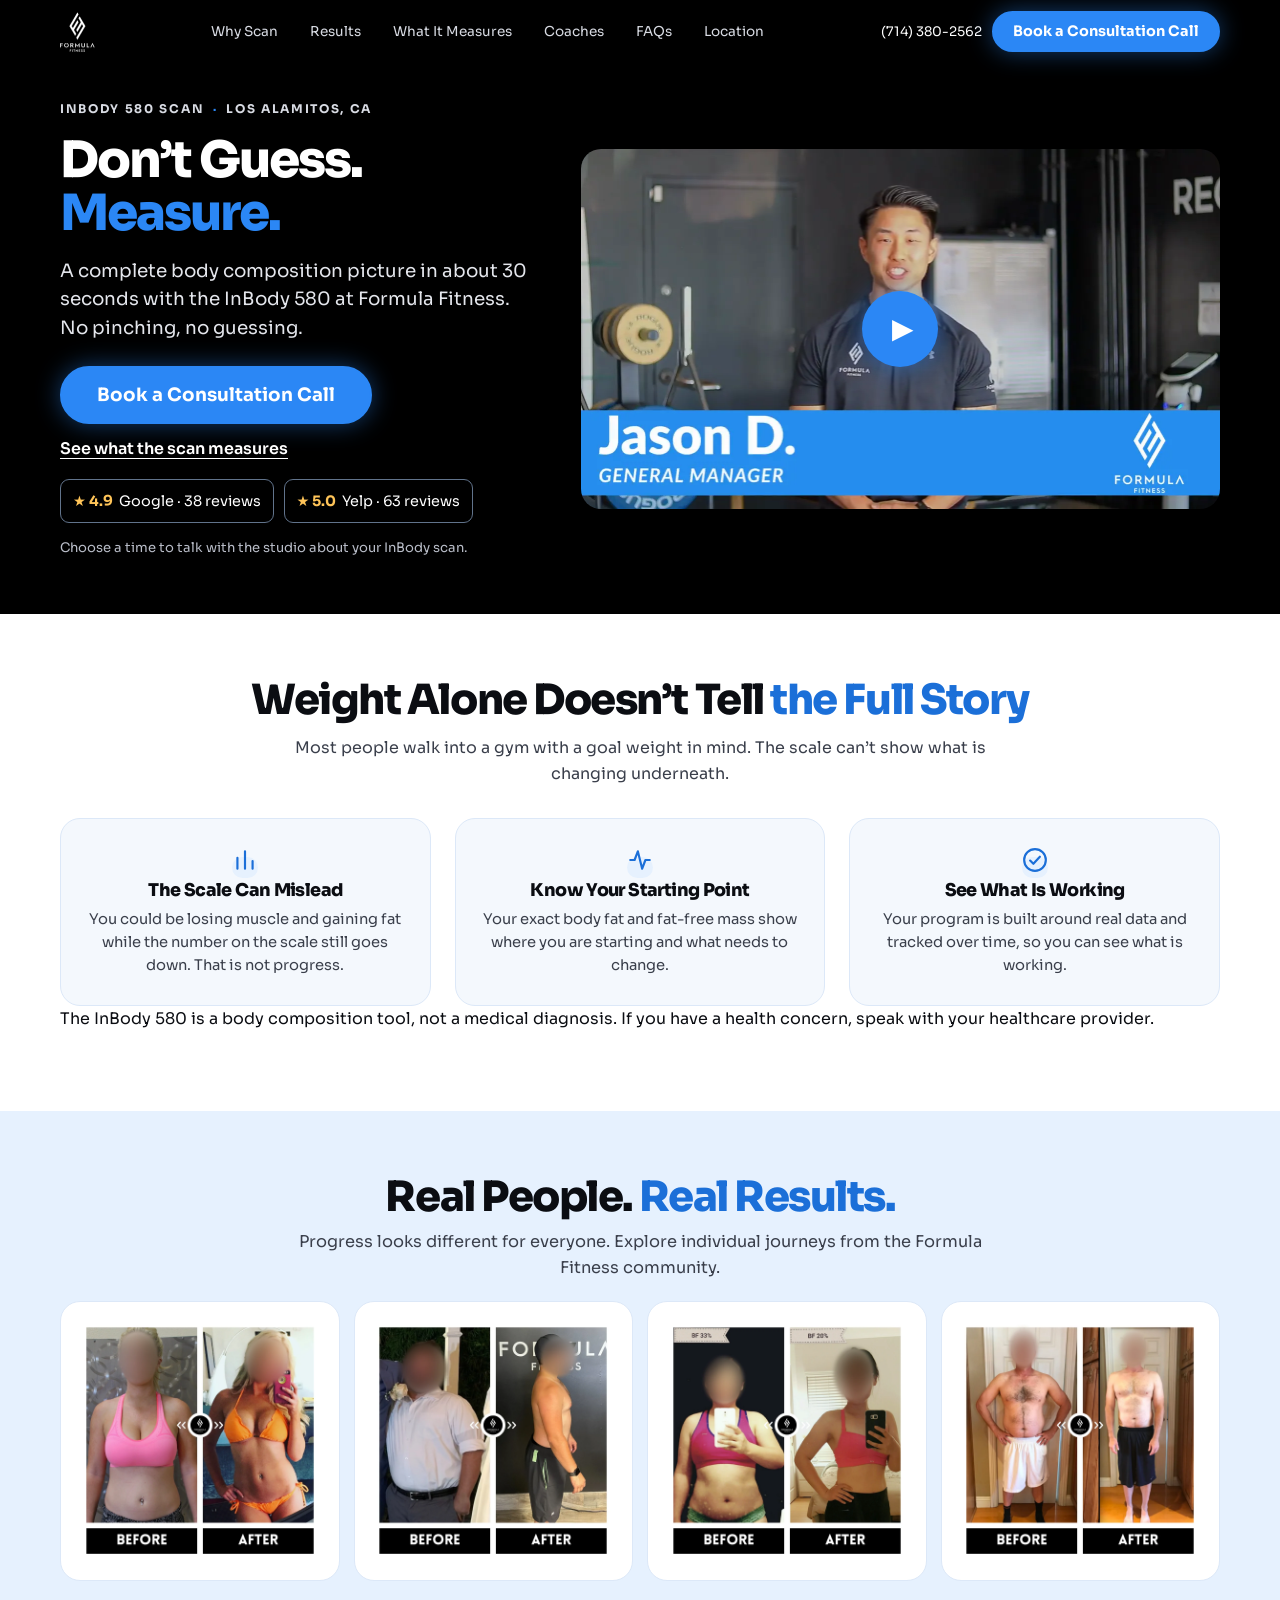
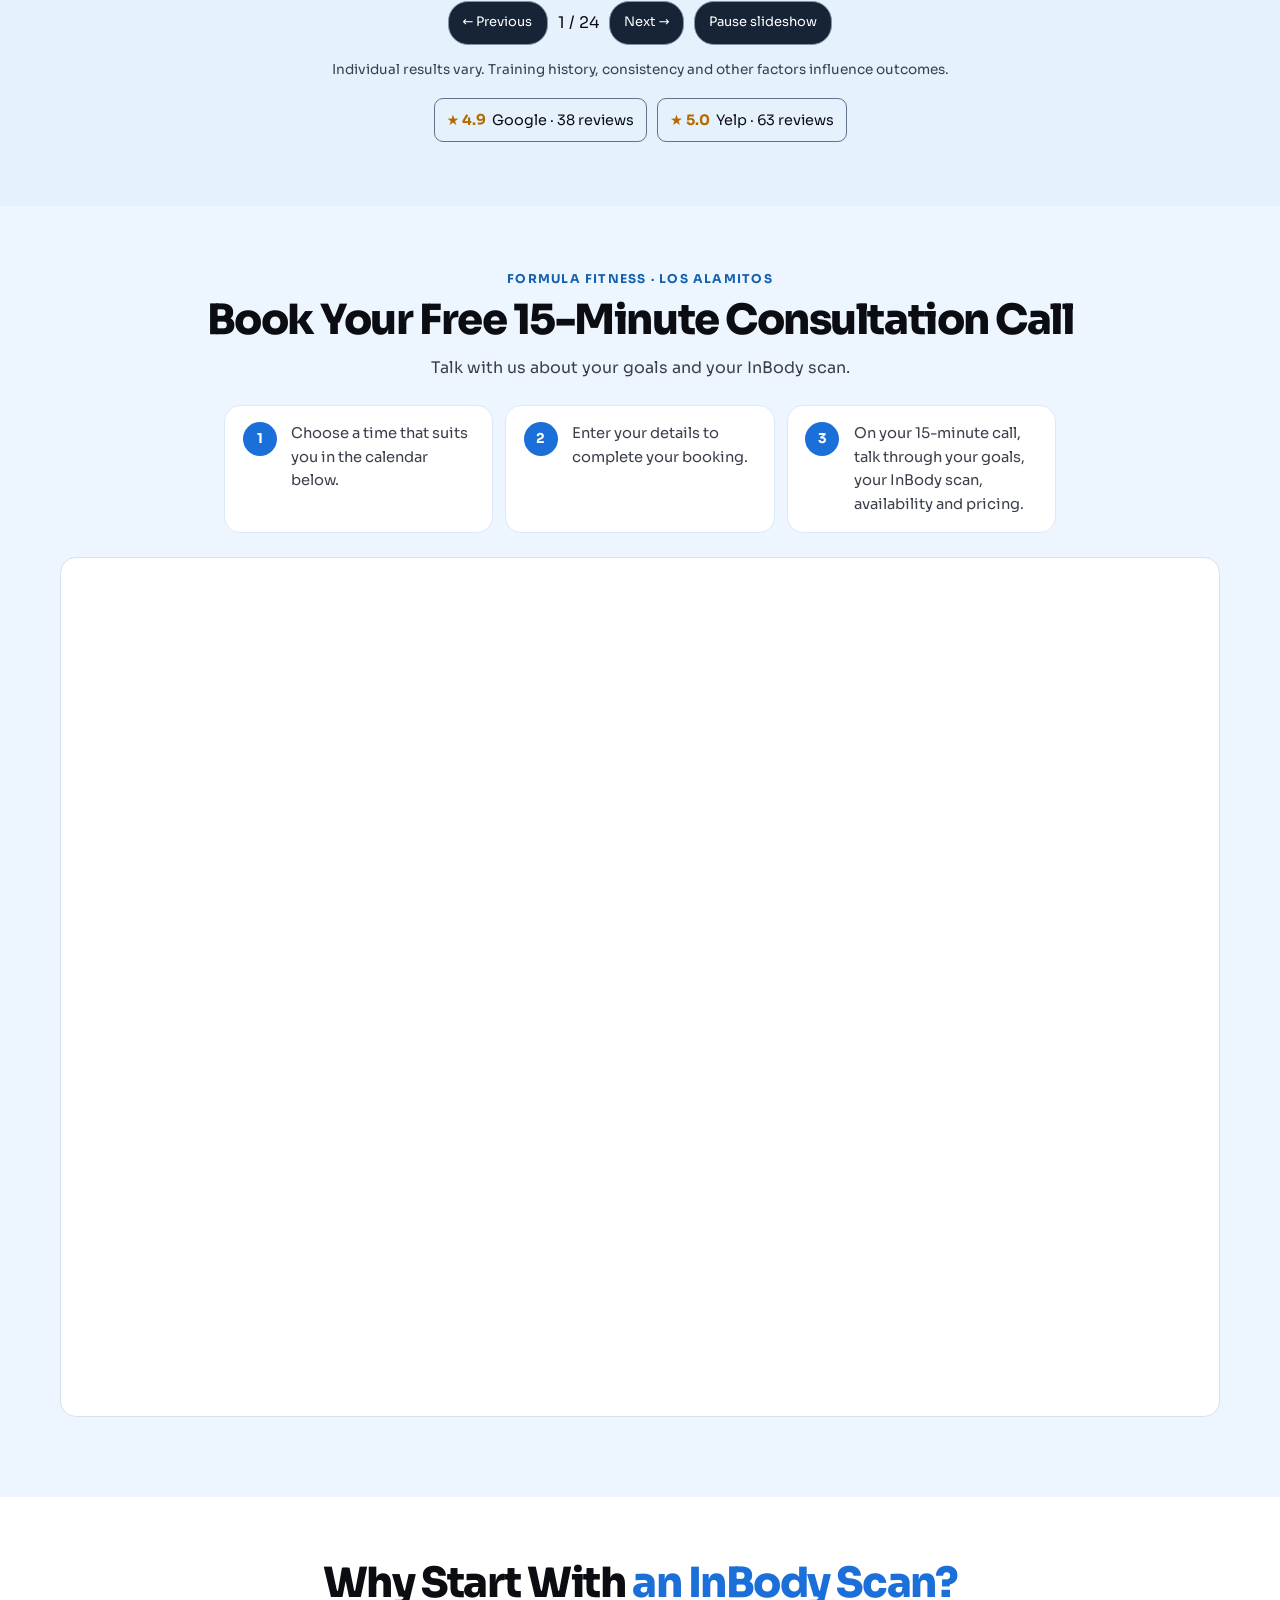
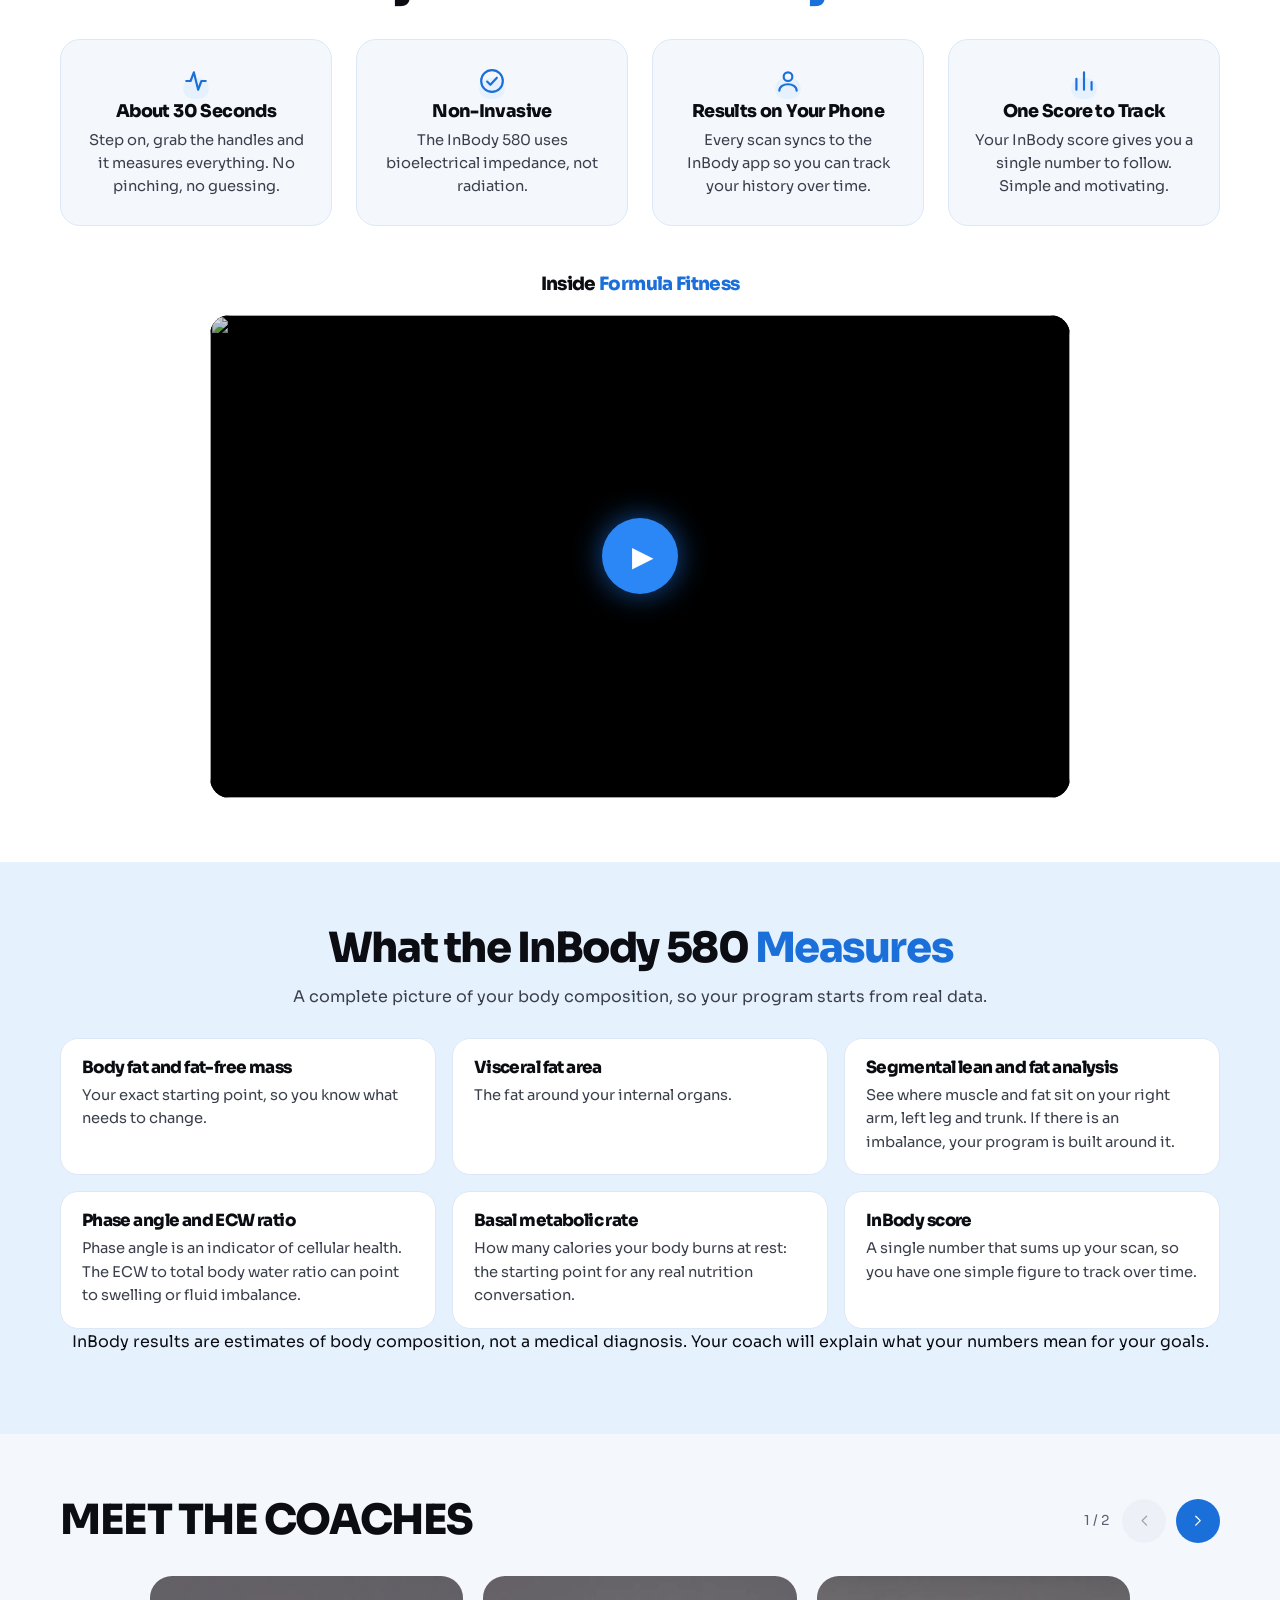
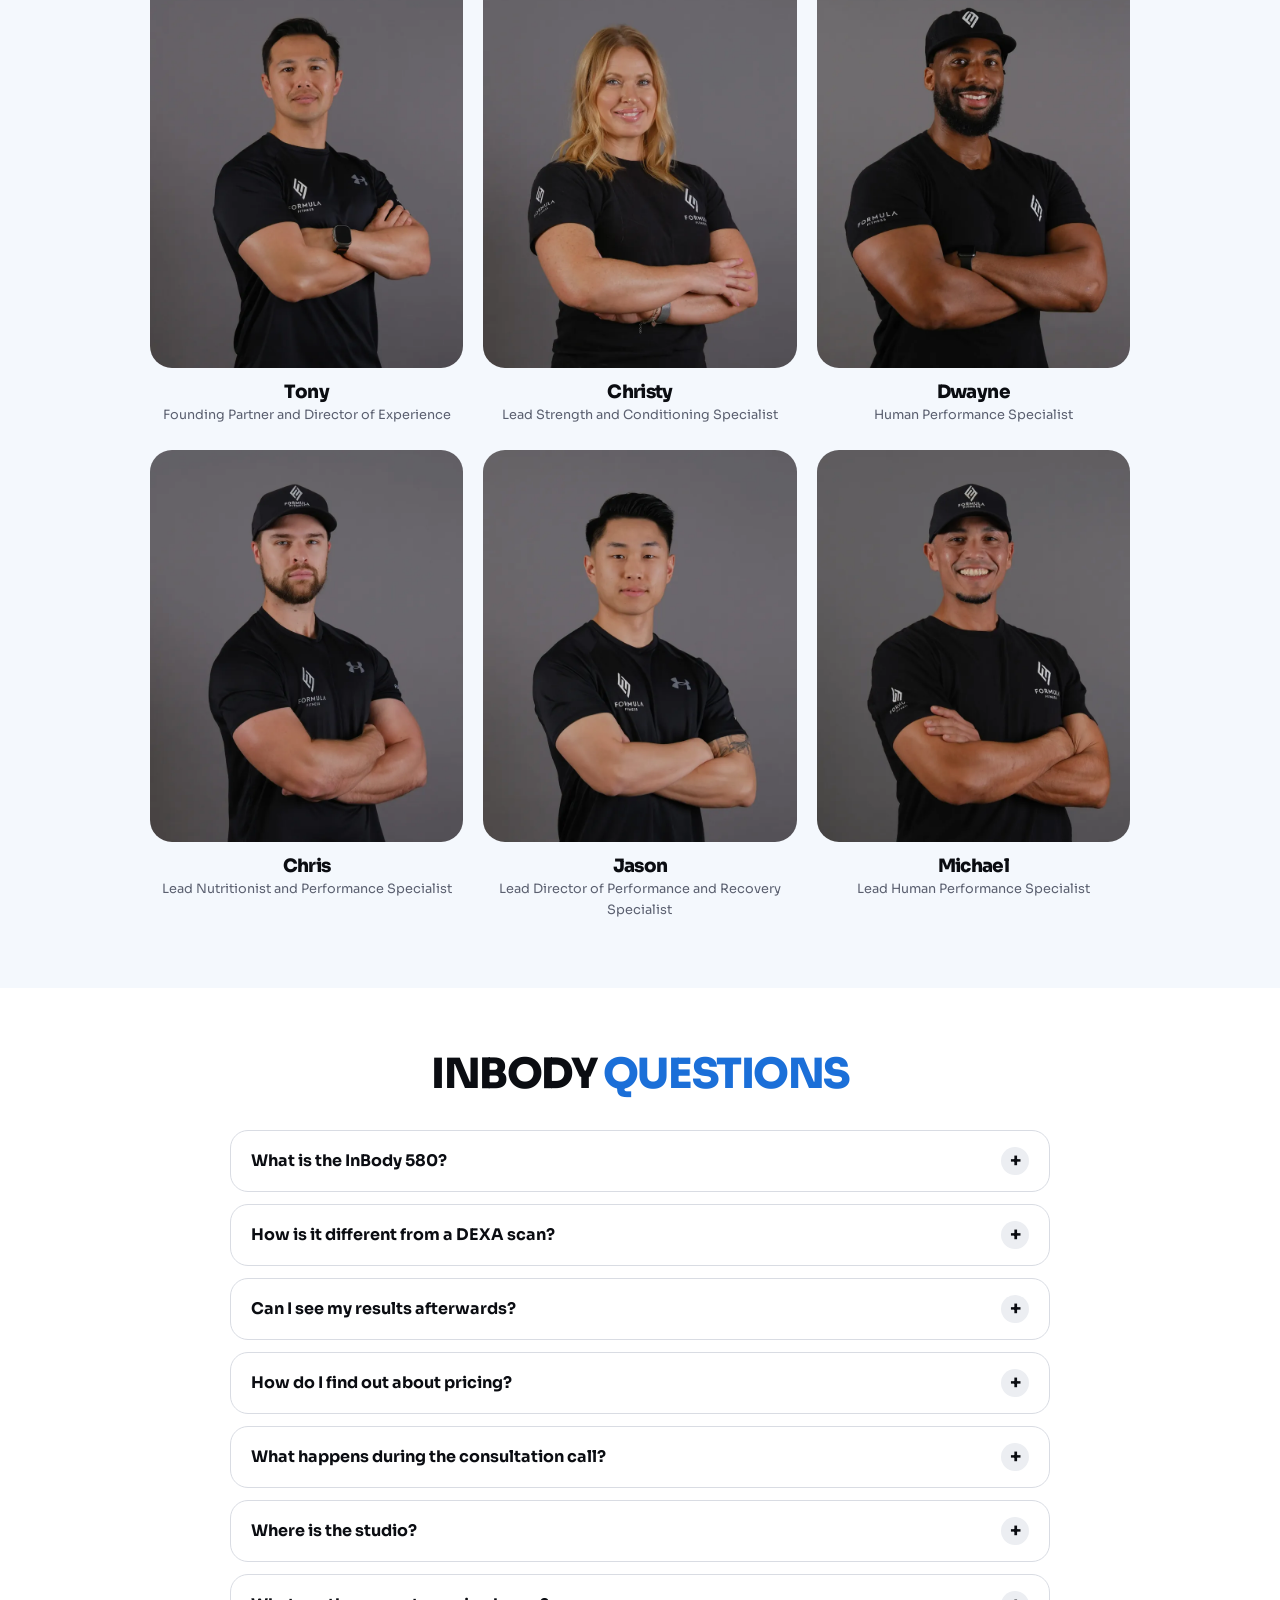
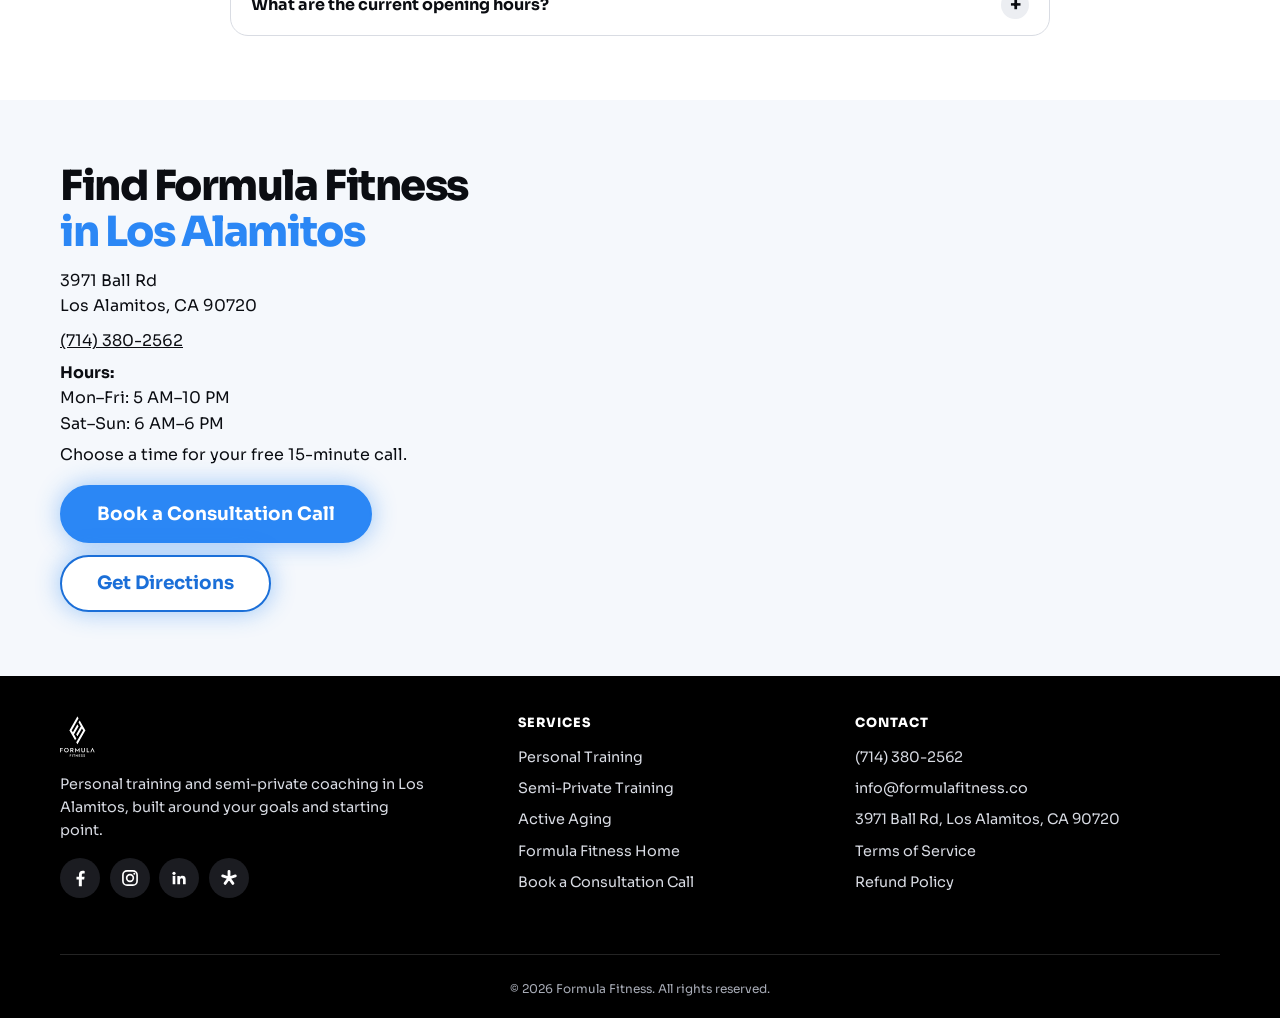
==== commit 42a03297: "Add files via upload" ====
--- a/public/index.html
+++ b/public/index.html
@@ -10,16 +10,24 @@
 })(window,document,'script','dataLayer','GTM-K28JZ7N');</script>
 <!-- End Google Tag Manager -->
 <meta name="viewport" content="width=device-width, initial-scale=1">
-<title>Active Aging Fitness Coaching in Los Alamitos | Formula Fitness</title>
-<meta name="description" content="Personalized fitness coaching in Los Alamitos, CA for adults exploring fitness after 50. Book a consultation call with Formula Fitness.">
-<!-- DEV STAGE: remove this noindex tag only when the final URL is chosen and the page goes live. -->
-<meta name="robots" content="noindex, nofollow">
-<!-- TODO at launch: add <link rel="canonical"> and og:url / og:image once the final Active Aging landing-page URL is decided. -->
+<title>InBody Body Composition Scan in Los Alamitos | Formula Fitness</title>
+<meta name="description" content="Get a full InBody 580 body composition scan at Formula Fitness in Los Alamitos, CA. Know your starting point, then train with real data.">
+<link rel="canonical" href="https://inbody.formulafitness.co/">
+<meta name="robots" content="index, follow, max-image-preview:large, max-snippet:-1, max-video-preview:-1">
 <meta property="og:type" content="website">
 <meta property="og:site_name" content="Formula Fitness">
-<meta property="og:title" content="Strength and Confidence After 50 | Formula Fitness">
-<meta property="og:description" content="Personalized fitness coaching in Los Alamitos, shaped around your goals, experience and starting point.">
+<meta property="og:url" content="https://inbody.formulafitness.co/">
+<meta property="og:title" content="InBody Body Composition Scan in Los Alamitos | Formula Fitness">
+<meta property="og:description" content="Get a full InBody 580 body composition scan at Formula Fitness in Los Alamitos, CA. Know your starting point, then train with real data.">
+<meta property="og:image" content="https://inbody.formulafitness.co/images/og-share-20261124.jpg">
+<meta property="og:image:type" content="image/jpeg">
+<meta property="og:image:width" content="1200">
+<meta property="og:image:height" content="630">
+<meta property="og:image:alt" content="Jason, General Manager at Formula Fitness, explaining the InBody 580 scan">
 <meta name="twitter:card" content="summary_large_image">
+<meta name="twitter:title" content="InBody Body Composition Scan in Los Alamitos | Formula Fitness">
+<meta name="twitter:description" content="Get a full InBody 580 body composition scan at Formula Fitness in Los Alamitos, CA. Know your starting point, then train with real data.">
+<meta name="twitter:image" content="https://inbody.formulafitness.co/images/og-share-20261124.jpg">
 <meta name="theme-color" content="#000000">
 <link rel="icon" href="favicon.ico?v=20261030" sizes="any">
 <link rel="icon" type="image/png" sizes="32x32" href="favicon-32x32.png?v=20261030">
@@ -30,7 +38,149 @@
 <!-- Tracking settings: edit tracking.js (event names, confirmation parameter). -->
 <script src="tracking.js"></script>
 <!-- GHL Website Number Pool (same two scripts as the Personal Training and Semi-Private pages). Confirm the pool/attribution setup for this page. -->
-<script src="https://backend.leadconnectorhq.com/appengine/loc/pyBwacgonEauKuE1akJb/pool/WabWjpu7sYFXyYEdM1Lv/number_pool.js"></script><script src="https://backend.leadconnectorhq.com/appengine/js/user_session.js"></script></head>
+<script src="https://backend.leadconnectorhq.com/appengine/loc/pyBwacgonEauKuE1akJb/pool/WabWjpu7sYFXyYEdM1Lv/number_pool.js"></script><script src="https://backend.leadconnectorhq.com/appengine/js/user_session.js"></script><script type="application/ld+json">
+{
+ "@context": "https://schema.org",
+ "@graph": [
+  {
+   "@type": [
+    "HealthClub",
+    "LocalBusiness"
+   ],
+   "@id": "https://formulafitness.co/#business",
+   "name": "Formula Fitness",
+   "url": "https://formulafitness.co/",
+   "logo": "https://inbody.formulafitness.co/images/logo.png",
+   "image": "https://inbody.formulafitness.co/images/og-share-20261124.jpg",
+   "address": {
+    "@type": "PostalAddress",
+    "streetAddress": "3971 Ball Rd",
+    "addressLocality": "Los Alamitos",
+    "addressRegion": "CA",
+    "postalCode": "90720",
+    "addressCountry": "US"
+   },
+   "geo": {
+    "@type": "GeoCoordinates",
+    "latitude": 33.8179361,
+    "longitude": -118.0661915
+   },
+   "areaServed": "Los Alamitos, CA",
+   "openingHoursSpecification": [
+    {
+     "@type": "OpeningHoursSpecification",
+     "dayOfWeek": [
+      "Monday",
+      "Tuesday",
+      "Wednesday",
+      "Thursday",
+      "Friday"
+     ],
+     "opens": "05:00",
+     "closes": "22:00"
+    },
+    {
+     "@type": "OpeningHoursSpecification",
+     "dayOfWeek": [
+      "Saturday",
+      "Sunday"
+     ],
+     "opens": "06:00",
+     "closes": "18:00"
+    }
+   ],
+   "sameAs": [
+    "https://www.instagram.com/formulafitness.co/",
+    "https://www.yelp.com/biz/formula-fitness-los-alamitos-4"
+   ]
+  },
+  {
+   "@type": "WebPage",
+   "@id": "https://inbody.formulafitness.co/#webpage",
+   "url": "https://inbody.formulafitness.co/",
+   "name": "InBody Body Composition Scan in Los Alamitos | Formula Fitness",
+   "description": "Get a full InBody 580 body composition scan at Formula Fitness in Los Alamitos, CA. Know your starting point, then train with real data.",
+   "inLanguage": "en-US",
+   "isPartOf": {
+    "@type": "WebSite",
+    "@id": "https://formulafitness.co/#website",
+    "url": "https://formulafitness.co/",
+    "name": "Formula Fitness"
+   },
+   "about": {
+    "@id": "https://formulafitness.co/#business"
+   },
+   "primaryImageOfPage": {
+    "@type": "ImageObject",
+    "url": "https://inbody.formulafitness.co/images/og-share-20261124.jpg"
+   }
+  },
+  {
+   "@type": "FAQPage",
+   "@id": "https://inbody.formulafitness.co/#faq",
+   "mainEntity": [
+    {
+     "@type": "Question",
+     "name": "What is the InBody 580?",
+     "acceptedAnswer": {
+      "@type": "Answer",
+      "text": "A body composition scanner. It gives a detailed picture of your body fat, fat-free mass, where muscle and fat sit on your body, and more, in about 30 seconds."
+     }
+    },
+    {
+     "@type": "Question",
+     "name": "How is it different from a DEXA scan?",
+     "acceptedAnswer": {
+      "@type": "Answer",
+      "text": "A DEXA uses radiation. The InBody 580 uses bioelectrical impedance and is non-invasive."
+     }
+    },
+    {
+     "@type": "Question",
+     "name": "Can I see my results afterwards?",
+     "acceptedAnswer": {
+      "@type": "Answer",
+      "text": "Yes. Every scan syncs to the InBody app on your phone, so you can see your results, track your history and watch your progress over time."
+     }
+    },
+    {
+     "@type": "Question",
+     "name": "How do I find out about pricing?",
+     "acceptedAnswer": {
+      "@type": "Answer",
+      "text": "Book a free 15-minute consultation call and we will discuss your InBody scan, availability and pricing with you."
+     }
+    },
+    {
+     "@type": "Question",
+     "name": "What happens during the consultation call?",
+     "acceptedAnswer": {
+      "@type": "Answer",
+      "text": "On your free 15-minute call we will talk through your goals, your InBody scan, current availability and pricing, and what the next steps look like."
+     }
+    },
+    {
+     "@type": "Question",
+     "name": "Where is the studio?",
+     "acceptedAnswer": {
+      "@type": "Answer",
+      "text": "3971 Ball Rd, Los Alamitos, CA 90720."
+     }
+    },
+    {
+     "@type": "Question",
+     "name": "What are the current opening hours?",
+     "acceptedAnswer": {
+      "@type": "Answer",
+      "text": "The studio is open Monday to Friday, 5 AM to 10 PM, and Saturday and Sunday, 6 AM to 6 PM. Hours can change, so check the Google listing or ask on your consultation call."
+     }
+    }
+   ]
+  }
+ ]
+}
+</script>
+</head>
 <body>
 <!-- Google Tag Manager (noscript) -->
 <noscript><iframe src="https://www.googletagmanager.com/ns.html?id=GTM-K28JZ7N"
@@ -67,9 +217,9 @@
   <a class="logo" href="#top"><img src="images/logo.png" width="35" height="40" alt="Formula Fitness Logo"></a>
   <nav id="site-nav" aria-label="Main">
    <ul>
-    <li><a href="#suits">Who It Suits</a></li>
-    <li><a href="#how">How It Works</a></li>
-    <li><a href="#book-consultation">Consultation</a></li>
+    <li><a href="#training">Why Scan</a></li>
+    <li><a href="#results">Results</a></li>
+    <li><a href="#services">What It Measures</a></li>
     <li><a href="#trainers">Coaches</a></li>
     <li><a href="#faq">FAQs</a></li>
     <li><a href="#location">Location</a></li>
@@ -89,69 +239,47 @@
  <div class="hero-main hv">
   <div class="wrap hv-grid">
    <div class="hero-copy">
-    <p class="eyebrow">Active Aging <span aria-hidden="true">&middot;</span> Los Alamitos, CA</p>
-    <h1>Strength and Confidence <span class="hl">After 50</span></h1>
-    <p class="hero-sub">Personalized fitness coaching in Los Alamitos, shaped around your goals, experience and starting point.</p>
-    <div class="hero-links"><a class="btn btn-lg" href="#book-consultation" data-booking-cta="hero">Book a Consultation Call</a><a class="text-link" href="#how">See how the coaching works</a></div>
+    <p class="eyebrow">InBody 580 Scan <span aria-hidden="true">&middot;</span> Los Alamitos, CA</p>
+    <h1>Don&rsquo;t Guess. <span class="hl">Measure.</span></h1>
+    <p class="hero-sub">A complete body composition picture in about 30 seconds with the InBody 580 at Formula Fitness. No pinching, no guessing.</p>
+    <div class="hero-links"><a class="btn btn-lg" href="#book-consultation" data-booking-cta="hero">Book a Consultation Call</a><a class="text-link" href="#how">See what the scan measures</a></div>
     <div class="mock-ratings hero-rate"><a href="https://www.google.com/maps/search/?api=1&amp;query=Formula+Fitness+3971+Ball+Rd+Los+Alamitos" target="_blank" rel="noopener noreferrer"><strong>&#9733; 4.9</strong> Google &middot; 38 reviews</a><a href="https://www.yelp.com/biz/formula-fitness-los-alamitos-4#reviews" target="_blank" rel="noopener noreferrer"><strong>&#9733; 5.0</strong> Yelp &middot; 63 reviews</a></div>
-    <p class="hero-note">Choose a time that suits you to talk with the studio.</p>
+    <p class="hero-note">Choose a time to talk with the studio about your InBody scan.</p>
    </div>
    <div class="hv-media">
     <div class="hv-vid" id="heroVideo">
      <video preload="none" controls playsinline poster="media/jason-poster.webp" width="960" height="540" aria-label="Video: Jason D., General Manager at Formula Fitness, explains the InBody 580 scan">
       <source src="media/jason-inbody-540p.mp4" type="video/mp4">
       <track kind="captions" src="media/jason-inbody-captions.vtt" srclang="en" label="English" default>
-      Your browser cannot play this video. A transcript is available below.
+      Your browser cannot play this video.
      </video>
      <button type="button" class="hv-play" hidden aria-label="Play video: Jason D., General Manager, on the InBody 580 scan"><span class="vid-btn" aria-hidden="true">&#9654;</span></button>
     </div>
-    <details class="transcript"><summary>Read the video transcript</summary>
-     <div class="transcript-body">
-      <p>I'm Jason, general manager at Formula Fitness in Los Alamitos. One of the first things we do with every new member is put them on our InBody 580 scanner, and there's a reason for that. Most people walk into a gym with a number in their head, a goal weight.</p>
-      <p>But weight alone doesn't tell you anything useful. You could be losing muscle and gaining fat, and the scale would still go down. That's not progress.</p>
-      <p>That's a problem. The InBody 580 gives us a complete picture in about 30 seconds. No pinching, no guessing.</p>
-      <p>You step on, grab the handle, and it measures everything. We get your exact body fat and fat free mass so we know precisely where you're starting and exactly what needs to be changed. We see your visceral fat area, that's the fat around your internal organs, linked to diabetes, stroke and heart disease.</p>
-      <p>That's the fat that actually matters. We get a full segmental lean and fat analysis meaning we can see exactly where the muscle and fat lives on your body. Right arm, left leg, trunk.</p>
-      <p>If there's an imbalance, we catch it and we program around it. We also track phase angle, which is an indicator of cellular health and cell membrane strength and your ECW to total body water ratio. which can detect swelling, inflammation, and fluid imbalances.</p>
-      <p>Also, your basal metabolic rate, which is how many calories your body burns at rest. That's the starting point for any real nutrition conversation. Now, some people ask, how does this compare to the DEXA scan?</p>
-      <p>A DEXA uses radiation. The InBody 580 uses bioelectrical impedance. It's completely non-invasive, takes about 30 seconds, and the accuracy is right there with the DEXA for what we need in a training environment.</p>
-      <p>Plus, every scan syncs to the InBody app on your phone. So you can see your results, track your history, and watch your progress over time. All in one place.</p>
-      <p>You also get an InBody score, which gives you one single number to track. Simple, easy, and motivating. At Formula Fitness, we don't guess, we measure.</p>
-      <p>We build your program around real data and we track over time so you can actually see what's working. If you want to know where you really stand, book your InBody scan with us. It's the smartest first step you can take.</p>
-     </div>
-    </details>
-   </div>
-  </div>
- </div>
-</section>
-
-<!-- 2. WHO THE PROGRAM SUITS. Suitability statements are always subject to the coach's assessment. -->
-<section class="blue-tint sec aa" id="suits" aria-labelledby="suits-t">
- <div class="wrap">
-  <h2 class="center" id="suits-t">Who the Program <span class="hl">Suits</span></h2>
-  <p class="sub-lead">Active Aging is for adults exploring fitness after 50. Whatever your starting point, a conversation with the studio is a good first step.</p>
+</div>
+  </div>
+ </div>
+</section>
+
+<!-- 3. WHY WEIGHT ALONE ISN'T ENOUGH (from Jason's video) -->
+<section class="light sec" id="training" aria-labelledby="train-t">
+ <div class="wrap">
+  <h2 class="center" id="train-t">Weight Alone Doesn&rsquo;t Tell <span class="hl">the Full Story</span></h2>
+  <p class="sub-lead">Most people walk into a gym with a goal weight in mind. The scale can&rsquo;t show what is changing underneath.</p>
   <div class="bcards">
-   <article class="bcard"><i class="ibox"><svg class="ic"><use href="#i-user"/></svg></i><h3>Starting Exercise</h3><p>New to structured exercise? Talk through where you are today and what you would like to work toward.</p></article>
-   <article class="bcard"><i class="ibox"><svg class="ic"><use href="#i-pulse"/></svg></i><h3>Returning After a Break</h3><p>Coming back after time away? Discuss your history and how a coach could help you ease back in.</p></article>
-   <article class="bcard"><i class="ibox"><svg class="ic"><use href="#i-heart"/></svg></i><h3>Everyday Strength and Confidence</h3><p>Want to feel stronger and more confident in the activities you do every day? Share what matters to you.</p></article>
-  </div>
-  <p class="note">Whether the program suits you is decided with your coach after they understand your goals, experience and current ability. If you have a health concern, speak with your healthcare provider before starting a new exercise program.</p>
- </div>
-</section>
-
-<!-- 3. WHAT MEMBERS SAY + REAL PEOPLE. REAL RESULTS. (same 24-comparison slider as the Personal Training and Semi-Private pages): live Google/Yelp review links. Individual testimonial quotes are added only once exact, verified text and permission are supplied. -->
-<section class="light sec aa" id="reviews" aria-labelledby="rev-t">
- <div class="wrap center">
-  <h2 id="rev-t">What Members <span class="hl">Say</span></h2>
-  <p class="sub-lead">Read what Formula Fitness members say about their coaching experience on Google and Yelp.</p>
-  <div class="rev-cards">
-   <a class="rev-card" href="https://www.google.com/maps/search/?api=1&amp;query=Formula+Fitness+3971+Ball+Rd+Los+Alamitos" target="_blank" rel="noopener noreferrer"><span class="rev-stars" aria-hidden="true">&#9733;&#9733;&#9733;&#9733;&#9733;</span><strong>4.9 on Google</strong><span>38 reviews &middot; Read on Google</span></a>
-   <a class="rev-card" href="https://www.yelp.com/biz/formula-fitness-los-alamitos-4#reviews" target="_blank" rel="noopener noreferrer"><span class="rev-stars" aria-hidden="true">&#9733;&#9733;&#9733;&#9733;&#9733;</span><strong>5.0 on Yelp</strong><span>63 reviews &middot; Read on Yelp</span></a>
-  </div>
-  <div id="results" class="res-block">
-   <h2 class="res-h" id="res-t">Real People. <span class="hl">Real Results.</span></h2>
-   <p class="res-sub">Progress looks different for everyone. Explore individual journeys from the Formula Fitness community.</p>
-   <div class="results-slider" id="mockResults" aria-label="Before-and-after photos">
+   <article class="bcard"><i class="ibox"><svg class="ic"><use href="#i-bars"/></svg></i><h3>The Scale Can Mislead</h3><p>You could be losing muscle and gaining fat while the number on the scale still goes down. That is not progress.</p></article>
+   <article class="bcard"><i class="ibox"><svg class="ic"><use href="#i-pulse"/></svg></i><h3>Know Your Starting Point</h3><p>Your exact body fat and fat-free mass show where you are starting and what needs to change.</p></article>
+   <article class="bcard"><i class="ibox"><svg class="ic"><use href="#i-check"/></svg></i><h3>See What Is Working</h3><p>Your program is built around real data and tracked over time, so you can see what is working.</p></article>
+  </div>
+  <p class="note">The InBody 580 is a body composition tool, not a medical diagnosis. If you have a health concern, speak with your healthcare provider.</p>
+ </div>
+</section>
+
+<!-- 4. CLIENT RESULTS AND EXPERIENCES. Results photos: faces blurred in the files. Permission/identity still to confirm (HANDOFF.md). No testimonials were supplied, so none are shown. -->
+<section class="sec blue-tint" id="results" aria-labelledby="res-t">
+ <div class="wrap">
+  <h2 class="center" id="res-t">Real People. <span class="hl">Real Results.</span></h2>
+  <p class="res-sub">Progress looks different for everyone. Explore individual journeys from the Formula Fitness community.</p>
+  <div class="results-slider" id="mockResults" aria-label="Before-and-after photos">
    <figure class="rcard"><img src="images/results/result-01.webp" width="1080" height="1080" loading="eager" decoding="async" alt="Formula Fitness community before-and-after comparison 1"></figure>
    <figure class="rcard"><img src="images/results/result-02.webp" width="1080" height="1080" loading="eager" decoding="async" alt="Formula Fitness community before-and-after comparison 2"></figure>
    <figure class="rcard"><img src="images/results/result-03.webp" width="1080" height="1080" loading="eager" decoding="async" alt="Formula Fitness community before-and-after comparison 3"></figure>
@@ -177,71 +305,66 @@
    <figure class="rcard"><img src="images/results/result-23.webp" width="1080" height="1080" loading="eager" decoding="async" alt="Formula Fitness community before-and-after comparison 23"></figure>
    <figure class="rcard"><img src="images/results/result-24.webp" width="1080" height="1080" loading="eager" decoding="async" alt="Formula Fitness community before-and-after comparison 24"></figure>
   </div>
-   <div class="mock-controls"><button type="button" id="mockPrev">← Previous</button><span id="mockCount" aria-live="polite"></span><button type="button" id="mockNext">Next →</button><button type="button" id="resultsAutoplay">Pause slideshow</button></div>
-   <p class="res-note">Individual results vary. Training history, consistency and other factors influence outcomes.</p>
-  </div>
-  
- </div>
-</section>
-
-<!-- 5. BOOKING: same GHL calendar, embed and tracking hooks as the Brand page. Calendar URL is set by tracking.js (adds UTM/gclid). -->
-<section class="blue-tint sec booking-section" id="book-consultation" aria-labelledby="booking-title">
- <div class="wrap">
-  <p class="booking-kicker">FORMULA FITNESS &middot; LOS ALAMITOS</p>
-  <h2 id="booking-title">Book a Consultation Call</h2>
-  <p class="booking-lead">Talk with the studio about your goals and which training options may suit you. Choose a time below.</p>
-    <iframe class="booking-calendar" id="bookingCalendar" title="Book your Formula Fitness consultation call" data-src="https://api.formulafitness.co/widget/bookings/formula-fitness-initial-consultation-15-call" loading="eager"></iframe>
+  <div class="mock-controls"><button type="button" id="mockPrev">← Previous</button><span id="mockCount" aria-live="polite"></span><button type="button" id="mockNext">Next →</button><button type="button" id="resultsAutoplay">Pause slideshow</button></div>
+  <p class="res-note">Individual results vary. Training history, consistency and other factors influence outcomes.</p>
+  <div class="results-reviews"><div class="mock-ratings"><a href="https://www.google.com/maps/search/?api=1&amp;query=Formula+Fitness+3971+Ball+Rd+Los+Alamitos" target="_blank" rel="noopener noreferrer"><strong>★ 4.9</strong> Google · 38 reviews</a><a href="https://www.yelp.com/biz/formula-fitness-los-alamitos-4#reviews" target="_blank" rel="noopener noreferrer"><strong>★ 5.0</strong> Yelp · 63 reviews</a></div></div>
+ </div>
+</section>
+
+<!-- 5. BOOKING -->
+<section class="light sec booking-section" id="book-consultation" aria-labelledby="booking-title">
+ <div class="wrap">
+  <p class="booking-kicker">FORMULA FITNESS · LOS ALAMITOS</p>
+  <h2 id="booking-title">Book Your Free 15-Minute Consultation Call</h2>
+  <p class="booking-lead">Talk with us about your goals and your InBody scan.</p>
+  <ol class="book-steps">
+   <li><b aria-hidden="true">1</b><span>Choose a time that suits you in the calendar below.</span></li>
+   <li><b aria-hidden="true">2</b><span>Enter your details to complete your booking.</span></li>
+   <li><b aria-hidden="true">3</b><span>On your 15-minute call, talk through your goals, your InBody scan, availability and pricing.</span></li>
+  </ol>
+  <!-- Calendar URL is set by tracking.js so campaign parameters (UTM, gclid) travel into the booking. The fallback link works without JavaScript. -->
+  <iframe class="booking-calendar" id="bookingCalendar" title="Book your Formula Fitness consultation call" data-src="https://api.formulafitness.co/widget/bookings/formula-fitness-initial-consultation-15-call" loading="eager"></iframe>
   <noscript><p class="booking-fallback"><a href="https://api.formulafitness.co/widget/bookings/formula-fitness-initial-consultation-15-call" target="_blank" rel="noopener noreferrer">Open the booking calendar</a></p></noscript>
-  <p class="call-alt">Prefer to call? <a href="tel:+17143802562" data-phone="booking">(714) 380-2562</a></p>
- </div>
-</section>
-
-<!-- 3. HOW THE COACHING WORKS. Training format (one-on-one, semi-private or both) is pending confirmation: neutral wording. -->
-<section class="light sec aa" id="how" aria-labelledby="how-t">
- <div class="wrap split">
-  <img src="images/coach-client-tablet-discussion.webp" width="1200" height="800" alt="A Formula Fitness coach talking through a plan with a client" loading="eager">
-  <div>
-   <h2 id="how-t">How the Coaching <span class="hl">Works</span></h2>
-   <ol class="how-steps">
-    <li><b aria-hidden="true">1</b><div><h3>Built around your goals</h3><p>Coaching starts with what you want to achieve, your experience and your starting point.</p></div></li>
-    <li><b aria-hidden="true">2</b><div><h3>Exercise demonstrations</h3><p>Your coach shows you each exercise so you know what to do and why.</p></div></li>
-    <li><b aria-hidden="true">3</b><div><h3>Technique feedback</h3><p>Friendly, practical feedback helps you move with confidence.</p></div></li>
-    <li><b aria-hidden="true">4</b><div><h3>Appropriate progression</h3><p>Exercises are adjusted as your ability changes, at a pace that suits you.</p></div></li>
-    <li><b aria-hidden="true">5</b><div><h3>Ongoing support</h3><p>Encouragement and check-ins help you stay consistent.</p></div></li>
-   </ol>
-   <p class="note">Training format: your coach will explain the formats available and which may suit you during your conversation with the studio.</p>
-  </div>
- </div>
-</section>
-
-<!-- 6. BENEFITS AND FIRST STEPS -->
-<section class="blue-tint sec aa" id="why" aria-labelledby="why-t">
- <div class="wrap">
-  <h2 class="center" id="why-t">Benefits and <span class="hl">First Steps</span></h2>
+ </div>
+</section>
+
+<!-- 6. WHY TRAIN AT FORMULA FITNESS -->
+<section class="light sec" id="why" aria-labelledby="why-t">
+ <div class="wrap">
+  <h2 class="center" id="why-t">Why Start With <span class="hl">an InBody Scan?</span></h2>
   <div class="bcards four">
-   <article class="bcard"><i class="ibox"><svg class="ic"><use href="#i-bars"/></svg></i><h3>Everyday Strength</h3><p>Train toward the strength you want for the activities that matter to you.</p></article>
-   <article class="bcard"><i class="ibox"><svg class="ic"><use href="#i-pulse"/></svg></i><h3>Movement Confidence</h3><p>Learn how to move well, with exercises explained and demonstrated.</p></article>
-   <article class="bcard"><i class="ibox"><svg class="ic"><use href="#i-user"/></svg></i><h3>Coaching Guidance</h3><p>A coach who understands your goals and adjusts the plan with you.</p></article>
-   <article class="bcard"><i class="ibox"><svg class="ic"><use href="#i-heart"/></svg></i><h3>Consistency</h3><p>Structure and encouragement that make it easier to keep going.</p></article>
+   <article class="bcard"><i class="ibox"><svg class="ic"><use href="#i-pulse"/></svg></i><h3>About 30 Seconds</h3><p>Step on, grab the handles and it measures everything. No pinching, no guessing.</p></article>
+   <article class="bcard"><i class="ibox"><svg class="ic"><use href="#i-check"/></svg></i><h3>Non-Invasive</h3><p>The InBody 580 uses bioelectrical impedance, not radiation.</p></article>
+   <article class="bcard"><i class="ibox"><svg class="ic"><use href="#i-user"/></svg></i><h3>Results on Your Phone</h3><p>Every scan syncs to the InBody app so you can track your history over time.</p></article>
+   <article class="bcard"><i class="ibox"><svg class="ic"><use href="#i-bars"/></svg></i><h3>One Score to Track</h3><p>Your InBody score gives you a single number to follow. Simple and motivating.</p></article>
   </div>
   <div class="vid-wrap">
-   <h3 class="center">See <span class="hl">Formula Fitness</span> in Action</h3>
+   <h3 class="center">Inside <span class="hl">Formula Fitness</span></h3>
    <div class="vid" id="ffVideo" data-yt="3ktIZoJ0X20">
     <button type="button" class="vid-play" aria-label="Play video: Formula Fitness"><img src="https://i.ytimg.com/vi/3ktIZoJ0X20/hqdefault.jpg" alt="" width="480" height="360" loading="eager"><span class="vid-btn" aria-hidden="true">&#9654;</span></button>
    </div>
   </div>
-  <h3 class="center first-t">Your first steps</h3>
-  <ol class="book-steps four-steps">
-   <li><b aria-hidden="true">1</b><span>Book a consultation call.</span></li>
-   <li><b aria-hidden="true">2</b><span>Tell us about your goals, experience and starting point.</span></li>
-   <li><b aria-hidden="true">3</b><span>Your coach assesses what will suit you.</span></li>
-   <li><b aria-hidden="true">4</b><span>Talk through suitable training options, scheduling and pricing.</span></li>
-  </ol>
-  <p class="center"><a class="btn btn-lg" href="#book-consultation" data-booking-cta="steps">Book a Consultation Call</a></p>
- </div>
-</section>
-
-<!-- 7. MEET THE COACHES. Names/roles/photos are the current approved ones from the other pages. Verified experience with older adults was not supplied. -->
+ </div>
+</section>
+
+<!-- 8. WHAT THE INBODY 580 MEASURES (from Jason's video) -->
+<section class="blue-tint sec" id="services" aria-labelledby="svc-t">
+ <div class="wrap">
+  <h2 class="center" id="svc-t">What the InBody 580 <span class="hl">Measures</span></h2>
+  <p class="sub-lead">A complete picture of your body composition, so your program starts from real data.</p>
+  <div class="svc-grid">
+   <article class="svc"><h3>Body fat and fat-free mass</h3><p>Your exact starting point, so you know what needs to change.</p></article>
+   <article class="svc"><h3>Visceral fat area</h3><p>The fat around your internal organs.</p></article>
+   <article class="svc"><h3>Segmental lean and fat analysis</h3><p>See where muscle and fat sit on your right arm, left leg and trunk. If there is an imbalance, your program is built around it.</p></article>
+   <article class="svc"><h3>Phase angle and ECW ratio</h3><p>Phase angle is an indicator of cellular health. The ECW to total body water ratio can point to swelling or fluid imbalance.</p></article>
+   <article class="svc"><h3>Basal metabolic rate</h3><p>How many calories your body burns at rest: the starting point for any real nutrition conversation.</p></article>
+   <article class="svc"><h3>InBody score</h3><p>A single number that sums up your scan, so you have one simple figure to track over time.</p></article>
+  </div>
+  <p class="note center">InBody results are estimates of body composition, not a medical diagnosis. Your coach will explain what your numbers mean for your goals.</p>
+ </div>
+</section>
+
+<!-- 7. MEET THE COACHES. Roster, titles and photos carried over from the Personal Training page. Confirm the roster before publishing. -->
 <section class="light sec team-sec" id="trainers" aria-labelledby="team-t">
  <div class="wrap">
   <div class="head"><h2 class="up" id="team-t">MEET THE COACHES</h2>
@@ -259,23 +382,23 @@
  </div>
 </section>
 
-<!-- 8. FAQ -->
-<section class="blue-tint sec faq-sec" id="faq" aria-labelledby="faq-t">
- <div class="wrap">
-  <h2 class="center up" id="faq-t">ACTIVE AGING <span class="hl">QUESTIONS</span></h2>
+<!-- 9. FAQ -->
+<section class="light sec faq-sec" id="faq" aria-labelledby="faq-t">
+ <div class="wrap">
+  <h2 class="center up" id="faq-t">INBODY <span class="hl">QUESTIONS</span></h2>
   <div class="faq-list">
-   <details><summary>Can I start as a beginner?</summary><p>Yes. Your coach starts with your goals, experience and current ability, and explains each exercise. Tell us about your background when you book.</p></details>
-   <details><summary>Can I return to exercise after a break?</summary><p>Yes. Share your history and what you would like to get back to. Your coach will discuss a suitable way to restart, adjusting as your ability changes.</p></details>
-   <details><summary>What training format is available?</summary><p>Formula Fitness offers one-on-one Personal Training and Semi-Private Training. Your coach will explain which formats are available for Active Aging and which may suit you.</p></details>
-   <details><summary>How is scheduling arranged?</summary><p>Session times are arranged with the studio after your conversation. Choose a consultation time in the calendar; current availability is discussed on the call.</p></details>
-   <details><summary>How do I find out about pricing?</summary><p>Pricing depends on the training option that suits you. Book a consultation call and the studio will discuss suitable options and pricing with you.</p></details>
+   <details><summary>What is the InBody 580?</summary><p>A body composition scanner. It gives a detailed picture of your body fat, fat-free mass, where muscle and fat sit on your body, and more, in about 30 seconds.</p></details>
+   <details><summary>How is it different from a DEXA scan?</summary><p>A DEXA uses radiation. The InBody 580 uses bioelectrical impedance and is non-invasive.</p></details>
+   <details><summary>Can I see my results afterwards?</summary><p>Yes. Every scan syncs to the InBody app on your phone, so you can see your results, track your history and watch your progress over time.</p></details>
+   <details><summary>How do I find out about pricing?</summary><p>Book a free 15-minute consultation call and we will discuss your InBody scan, availability and pricing with you.</p></details>
+   <details><summary>What happens during the consultation call?</summary><p>On your free 15-minute call we will talk through your goals, your InBody scan, current availability and pricing, and what the next steps look like.</p></details>
    <details><summary>Where is the studio?</summary><p><a href="https://www.google.com/maps/place/Formula+Fitness/@33.8179361,-118.0661915,17z" target="_blank" rel="noopener noreferrer">3971 Ball Rd, Los Alamitos, CA 90720.</a></p></details>
-   <details><summary>What happens after I book?</summary><p>You choose a time in the calendar, enter your details and receive a booking confirmation. On the call, the studio will talk through your goals and starting point, suitable training options, scheduling and pricing, and explain the next steps.</p></details>
-  </div>
- </div>
-</section>
-
-<!-- 9. LOCATION AND FINAL CTA -->
+   <details><summary>What are the current opening hours?</summary><p>The studio is open Monday to Friday, 5 AM to 10 PM, and Saturday and Sunday, 6 AM to 6 PM. Hours can change, so check the Google listing or ask on your consultation call.</p></details>
+  </div>
+ </div>
+</section>
+
+<!-- 10. LOCATION AND FINAL CTA -->
 <section class="loc sec" id="location" aria-labelledby="loc-t">
  <div class="wrap loc-grid">
   <div>
@@ -283,7 +406,7 @@
    <address>3971 Ball Rd<br>Los Alamitos, CA 90720</address>
    <p><a href="tel:+17143802562" data-phone="location">(714) 380-2562</a></p>
    <p><strong>Hours:</strong><br>Mon&ndash;Fri: 5 AM&ndash;10 PM<br>Sat&ndash;Sun: 6 AM&ndash;6 PM</p>
-   <p>Choose a time that suits you to talk with the studio.</p>
+   <p>Choose a time for your free 15-minute call.</p>
    <div class="loc-actions"><a class="btn btn-lg" href="#book-consultation" data-booking-cta="location">Book a Consultation Call</a><a class="btn btn-lg btn-outline" href="https://www.google.com/maps/dir/?api=1&amp;destination=3971+Ball+Rd+Los+Alamitos+CA+90720" target="_blank" rel="noopener noreferrer">Get Directions</a></div>
   </div>
   <iframe title="Map to Formula Fitness on Ball Road" loading="eager" src="https://maps.google.com/maps?q=3971%20Ball%20Rd%2C%20Los%20Alamitos%2C%20CA%2090720&amp;z=15&amp;output=embed"></iframe>
@@ -300,7 +423,7 @@
  <div class="wrap fgrid">
   <div>
    <img src="images/logo.png" width="35" height="40" alt="Formula Fitness Logo">
-   <p>Fitness coaching in Los Alamitos, built around your goals and starting point.</p>
+   <p>Personal training and semi-private coaching in Los Alamitos, built around your goals and starting point.</p>
    <p class="soc">
     <a href="https://www.facebook.com/FormulaFitnesslosalamitos/" aria-label="Formula Fitness on Facebook" target="_blank" rel="noopener noreferrer"><svg class="ic sic" aria-hidden="true" focusable="false"><use href="#s-fb"/></svg></a>
     <a href="https://www.instagram.com/formulafitness.co/" aria-label="Formula Fitness on Instagram" target="_blank" rel="noopener noreferrer"><svg class="ic sic" aria-hidden="true" focusable="false"><use href="#s-ig"/></svg></a>
@@ -309,9 +432,10 @@
    </p>
   </div>
   <div><h3>SERVICES</h3><ul>
-   <li><a href="https://personal-training.formulafitness.co/" target="_blank" rel="noopener noreferrer" data-carry-attr>Personal Training</a></li>
+   <li><a href="https://personal-training.formulafitness.co/" data-carry-attr>Personal Training</a></li>
    <li><a href="https://semi-private.formulafitness.co/" target="_blank" rel="noopener noreferrer" data-carry-attr>Semi-Private Training</a></li>
-   <li><a href="https://formulafitness.co/active-aging/" target="_blank" rel="noopener noreferrer">Active Aging overview</a></li>
+   <li><a href="https://active-aging.formulafitness.co/" data-carry-attr>Active Aging</a></li>
+   <li><a href="https://formulafitness.co/">Formula Fitness Home</a></li>
    <li><a href="#book-consultation" data-booking-cta="footer">Book a Consultation Call</a></li></ul></div>
   <div><h3>CONTACT</h3><ul>
    <li><a href="tel:+17143802562" data-phone="footer">(714) 380-2562</a></li>
--- a/public/style.css
+++ b/public/style.css
@@ -183,7 +183,7 @@
 /* consultation steps */
 .steps{list-style:none;margin:2rem 0 0;padding:0;display:grid;gap:1.1rem;counter-reset:s}
 .steps li{display:flex;gap:1rem;align-items:flex-start;background:#fff;border:1px solid var(--line);border-radius:20px;padding:1.4rem 1.3rem}
-.how-steps b{flex:none;width:46px;height:46px;border-radius:50%;background:var(--blue-ink);color:#fff;display:grid;place-items:center;font-size:.95rem;font-weight:800}
+.steps b{flex:none;width:46px;height:46px;border-radius:50%;background:var(--blue-ink);color:#fff;display:grid;place-items:center;font-size:.95rem;font-weight:800}
 .steps h3{font-size:1.05rem;margin-bottom:.35rem}
 .steps p{margin:0;font-size:.9rem;color:var(--ink2);line-height:1.55}
 @media(min-width:900px){.steps{grid-template-columns:repeat(3,1fr);gap:1.5rem}}
@@ -405,91 +405,6 @@
 .vid-btn{position:absolute;left:50%;top:50%;transform:translate(-50%,-50%);width:76px;height:76px;border-radius:50%;background:var(--blue);color:#fff;display:grid;place-items:center;font-size:28px;padding-left:5px;box-shadow:0 0 30px rgba(35,132,255,.6)}
 .vid-play:focus-visible{outline:3px solid #fff;outline-offset:-6px}
 
-/* Active Aging page */
-.aa p,.aa li{font-size:1.0625rem;line-height:1.7}
-.aa .bcard p{font-size:1rem}
-.note{text-align:center;max-width:46rem;margin:1.5rem auto 0;color:var(--ink2);font-size:.98rem;line-height:1.65}
-.note.left{margin:.5rem 0 1rem;text-align:left}
-.split{display:grid;gap:1.75rem;align-items:center}
-.split>img{width:100%;height:auto;border-radius:20px;aspect-ratio:3/2;object-fit:cover}
-@media(min-width:900px){.split{grid-template-columns:1fr 1.1fr;gap:3rem}}
-.how-steps{list-style:none;margin:1.25rem 0 0;padding:0;display:grid;grid-template-columns:1fr;gap:.9rem}
-.how-steps li{display:flex;gap:.9rem;align-items:flex-start;background:none;border:0;padding:0}
-.how-steps b{flex:none;width:36px;height:36px;border-radius:50%;background:var(--blue-ink);color:#fff;display:grid;place-items:center;font-size:.9rem}
-.how-steps h3{margin:0 0 .15rem;font-size:1.1rem}.how-steps p{margin:0;color:var(--ink2)}
-.exp-grid{display:grid;gap:1rem;margin-top:1.5rem}
-@media(min-width:800px){.exp-grid{grid-template-columns:1fr 1fr}}
-.exp-ph{min-height:160px;border:2px dashed #9db8dc;border-radius:20px;display:grid;place-items:center;text-align:center;padding:1.5rem;background:#f4f8ff}
-.cal-slot{max-width:46rem;margin:1.5rem auto 0;padding:1.5rem;border:2px dashed #9db8dc;border-radius:20px;background:#fff;text-align:center}
-.cal-slot[hidden],.booking-calendar[hidden]{display:none}
-.first-t{margin:2.5rem 0 0;font-size:1.35rem}
-.four-steps{margin-bottom:2rem}
-@media(min-width:800px){.four-steps{grid-template-columns:repeat(4,1fr);max-width:none}}
-@media(prefers-reduced-motion:reduce){*,*::before,*::after{animation:none!important;transition:none!important;scroll-behavior:auto!important}}
-
-/* Active Aging refinements */
-html{font-size:100%}
-body p,body li,body summary,body address,body .hero-note,body .foot a,body .foot p,body .note,body .book-steps li,body .tcard p,body .loc-actions .btn,body .text-link,body .mock-phone{font-size:max(1rem,16px)}
-body .eyebrow,body .booking-kicker{font-size:max(.8125rem,13px)}
-body p,body li{line-height:1.65}
-.call-panel{max-width:40rem;margin:1.75rem auto 0;display:grid;gap:1rem;justify-items:center;text-align:center;padding:1.75rem 1.25rem;background:#fff;border:1px solid var(--line);border-radius:20px}
-.call-panel p{margin:0;color:var(--ink2)}
-.call-num{font-size:clamp(1.8rem,7vw,2.6rem);font-weight:800;color:var(--ink);text-decoration:none;letter-spacing:-.01em}
-.call-panel[hidden]{display:none}
-.hero-links{flex-wrap:wrap}
-@media(max-width:699px){.hero-links .btn-lg{width:100%;white-space:normal;text-align:center}}
-.btn{white-space:normal}
-summary{min-height:48px;display:flex;align-items:center}
-.faq-list summary{padding-top:.9rem;padding-bottom:.9rem}
-.team-sec .track{max-width:100%}
-img,iframe{max-width:100%}
-.hero-photo.hb{object-position:50% 40%}
-@media(max-width:899px){.hero-photo.hb{aspect-ratio:3/2;max-height:none;width:calc(100% - 2.5rem);height:auto}}
-/* v3 fit + legibility */
-body a.btn,body a.btn-lg,body a.btn-sm,body .btn{font-size:1rem}
-body .faq-list p,body details p,body .tcard p{font-size:1rem}
-.hdr nav a,.hdr .mock-phone{display:inline-flex;align-items:center;min-height:44px;font-size:1rem}
-.hdr .header-booking,.hdr .menu-btn{min-height:44px;font-size:1rem}
-@media(max-width:699px){
- .track.team{display:grid;grid-template-columns:repeat(2,minmax(0,1fr));gap:1.25rem .9rem;overflow:visible;scroll-snap-type:none}
- .track.team>*{flex:none}
- .team-sec .ctrl{display:none}
- .tcard h3{font-size:1.05rem}
-}
-body .copy{font-size:.875rem}
-
-.call-alt{margin:.75rem 0 0;color:var(--ink2)}
-.call-alt a{font-weight:700;color:var(--ink);text-underline-offset:3px;display:inline-flex;align-items:center;min-height:44px}
-.booking-section{scroll-margin-top:76px}
-@media(max-width:399px){.hdr .mock-phone{display:none}}
-
-.mock-ratings.hero-rate{display:flex;gap:.6rem;flex-wrap:wrap;margin:1rem 0 .25rem}
-.hero-rate a{display:inline-flex;align-items:center;min-height:44px;padding:.5rem .9rem;border:1px solid #61738b;border-radius:12px;color:#fff;text-decoration:none;font-size:1rem}
-.hero-rate strong{color:#ffc458}
-.rev-cards{display:grid;gap:1rem;margin:1.5rem auto 0;max-width:46rem}
-@media(min-width:700px){.rev-cards{grid-template-columns:1fr 1fr}}
-.rev-card{display:grid;gap:.25rem;justify-items:center;padding:1.5rem 1rem;border:1px solid var(--line);border-radius:20px;background:#f4f8ff;color:var(--ink);text-decoration:none}
-.rev-card strong{font-size:1.4rem}.rev-card span:last-child{color:var(--ink2);font-size:1rem}
-.rev-stars{color:#e6a100;font-size:1.4rem;letter-spacing:.15em}
-.rev-card:hover,.rev-card:focus-visible{border-color:var(--blue)}
-
-.rr-grid{display:grid;gap:1rem;margin:1.5rem auto 0;max-width:1000px}
-@media(min-width:800px){.rr-grid{grid-template-columns:1fr 1fr;gap:1.25rem}}
-.rr-grid figure,.rr-ba{margin:0}
-.rr-grid img{width:100%;height:auto;aspect-ratio:3/2;object-fit:cover;border-radius:20px;display:block}
-.rr-ba{max-width:460px;margin:1.5rem auto 0}
-.rr-ba img{width:100%;height:auto;border-radius:20px;display:block}
-.rr-ba figcaption{margin-top:.6rem;color:var(--ink2);font-size:1rem;line-height:1.6}
-@media(min-width:900px){.hero-main.hb-main .hero-copy{max-width:min(34rem,calc(100% - 44vw - 3rem))}}
-@media(min-width:900px){.hero-main.hb-main .hero-copy{max-width:min(36rem,calc(100% - min(44vw,620px) - 3rem))}}
-
-@media(min-width:900px){.hero-photo.hb{width:min(48vw,700px)}.hero-main.hb-main .hero-copy{max-width:min(36rem,calc(100% - min(48vw,700px) - 3rem))}}
-.rev-layout{display:grid;gap:1.5rem;max-width:960px;margin:1.5rem auto 0;align-items:center}
-.rev-layout .rev-cards{margin:0;max-width:none;grid-template-columns:1fr}
-.rev-layout .rr-ba{margin:0 auto;max-width:440px}
-@media(min-width:800px){.rev-layout{grid-template-columns:1fr 1fr;gap:2.5rem}}
-@media(min-width:900px){.hero-photo.hb{width:min(46vw,660px)}.hero-main.hb-main .hero-copy{max-width:min(36rem,calc(100% - min(46vw,660px) - 3rem))}.hero-rate a{padding:.5rem .7rem}.hero-rate{gap:.5rem}}
-
 /* Video hero */
 .hero-main.hv{display:block;padding:2.25rem 0 2.25rem}
 .hv .hv-grid{display:grid;gap:1.75rem;position:relative;z-index:2}
@@ -505,17 +420,3 @@
 .transcript-body p{margin:.6rem 0 0;font-size:1rem;line-height:1.65;color:#d5dcea}
 .transcript summary:focus-visible{outline:3px solid #fff}
 @media(max-width:899px){.hv .hero-rate,.hv .hero-note{display:none}}
-
-/* Real People. Real Results. slider (same as Personal Training / Semi-Private) */
-.res-block{margin-top:3rem;text-align:center}
-.res-block .res-h{margin:0}
-.results-slider{display:grid;grid-template-columns:repeat(4,minmax(0,1fr));gap:14px;margin:20px auto}
-@media(max-width:760px){.results-slider{grid-template-columns:repeat(2,minmax(0,1fr))}}
-.results-slider figure{margin:0}
-.results-slider [hidden]{display:none}
-@media(max-width:899px){.results-slider .rcard{max-width:none}}
-.mock-controls{display:flex;gap:10px;flex-wrap:wrap;margin:14px 0;align-items:center;justify-content:center}
-.mock-controls button{font:inherit;font-size:1rem;border:1px solid #8393aa;border-radius:22px;padding:6px 16px;min-height:44px;min-width:44px;background:#162435;color:#fff;cursor:pointer}
-.mock-controls button:hover{background:#21364f}
-.mock-controls span{font-size:1rem;color:var(--ink2)}
-.res-note{font-size:1rem}
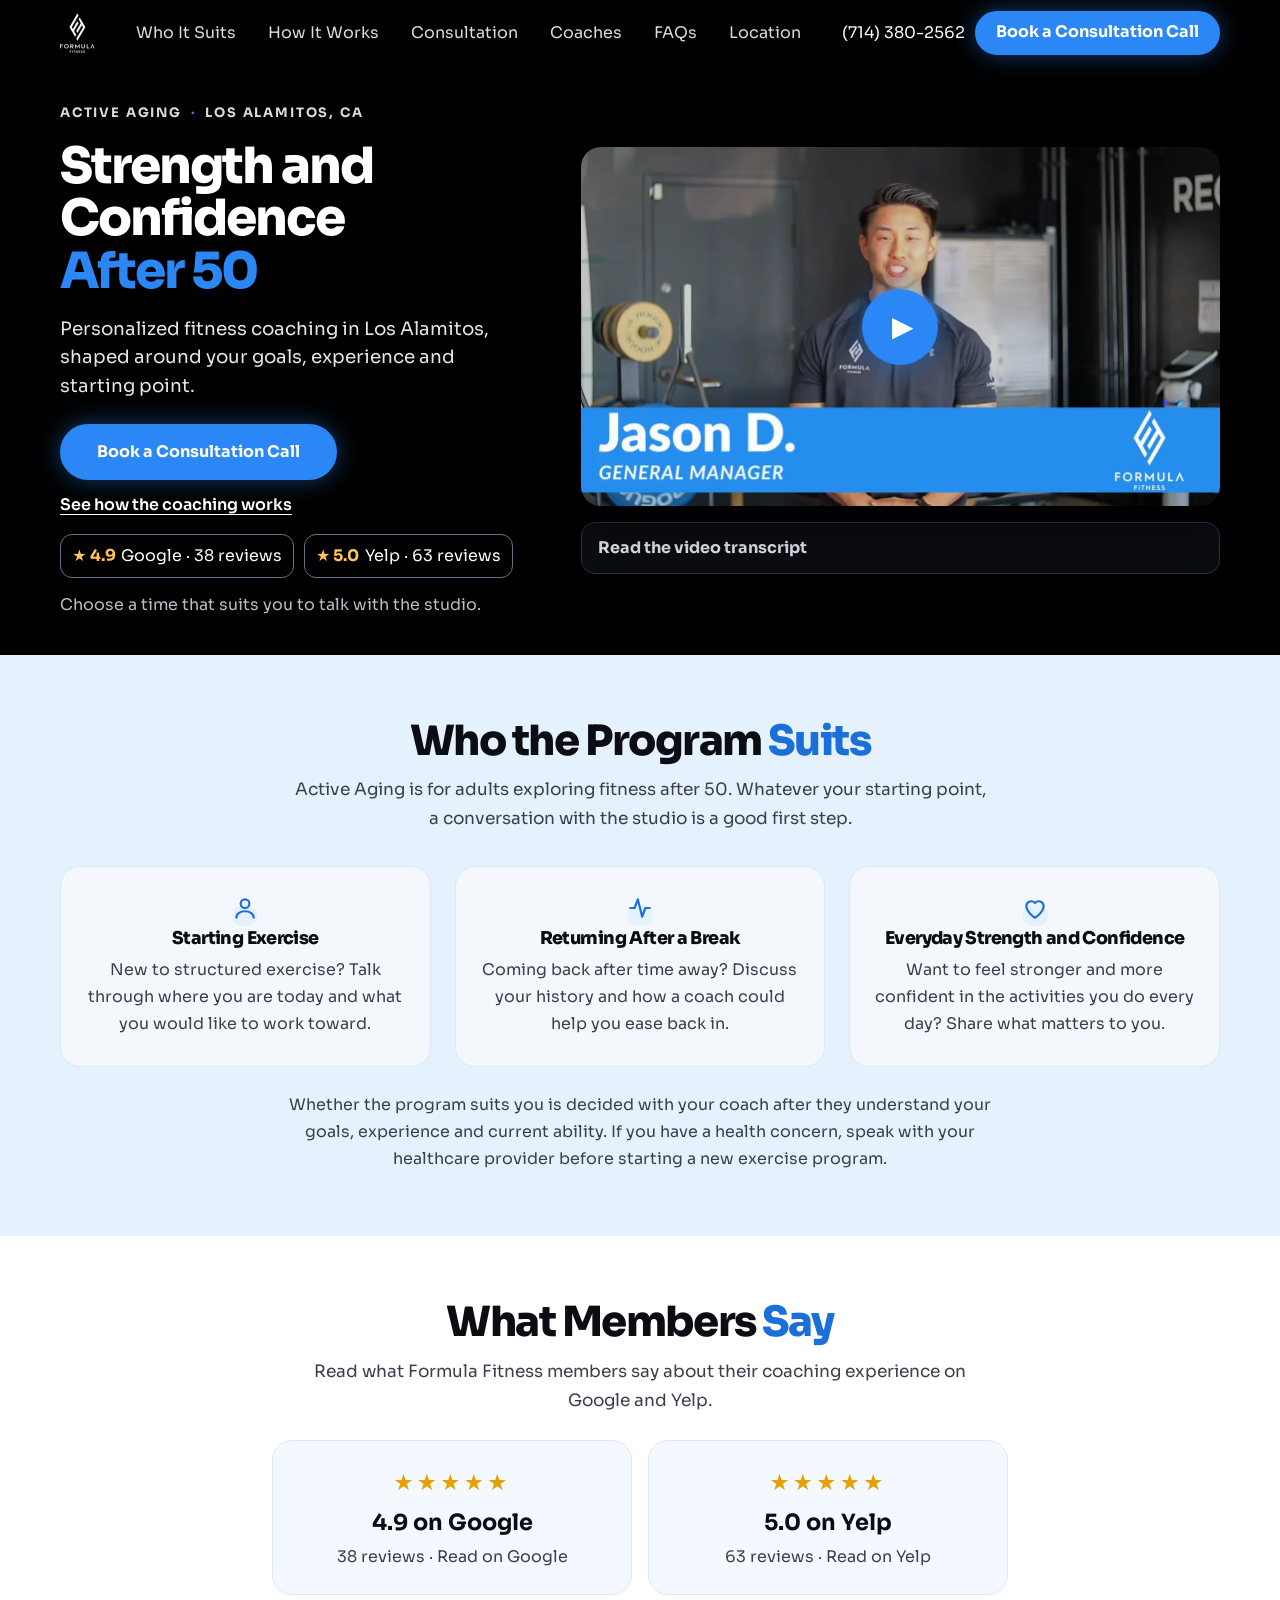
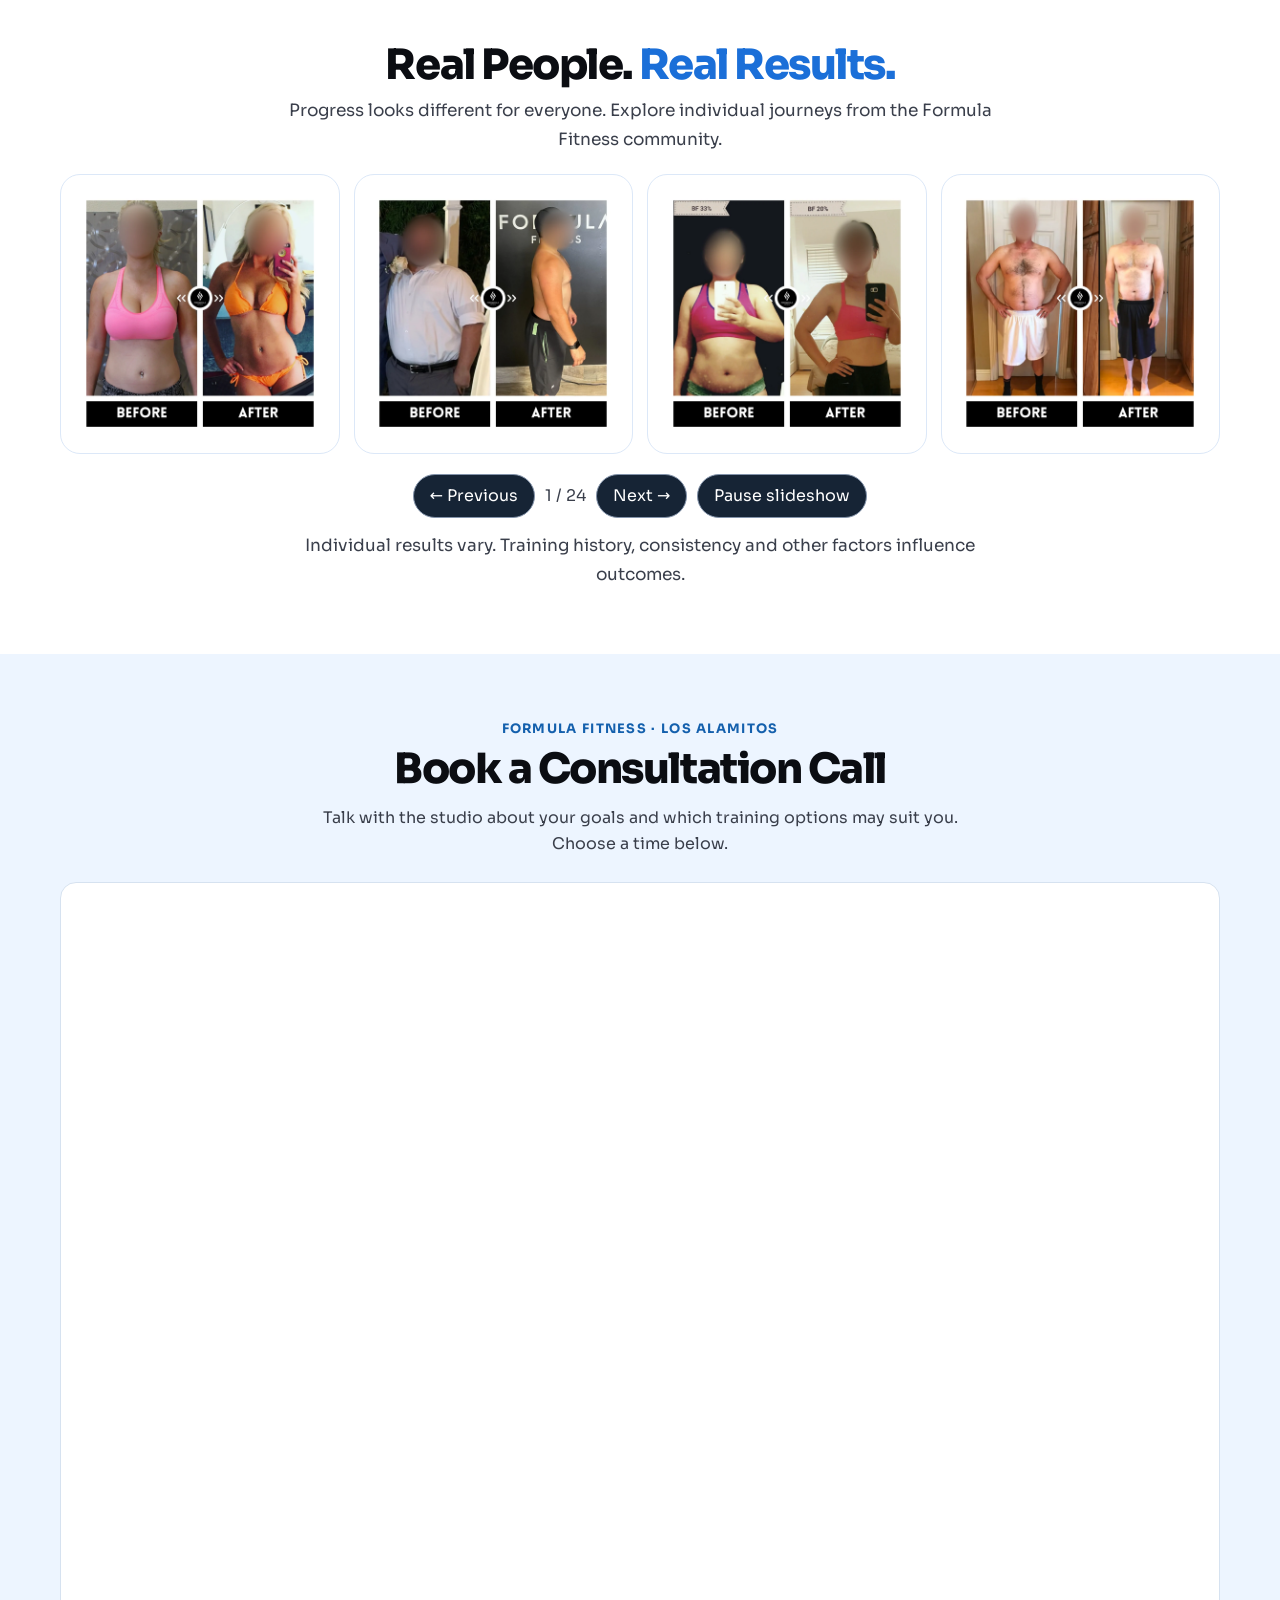
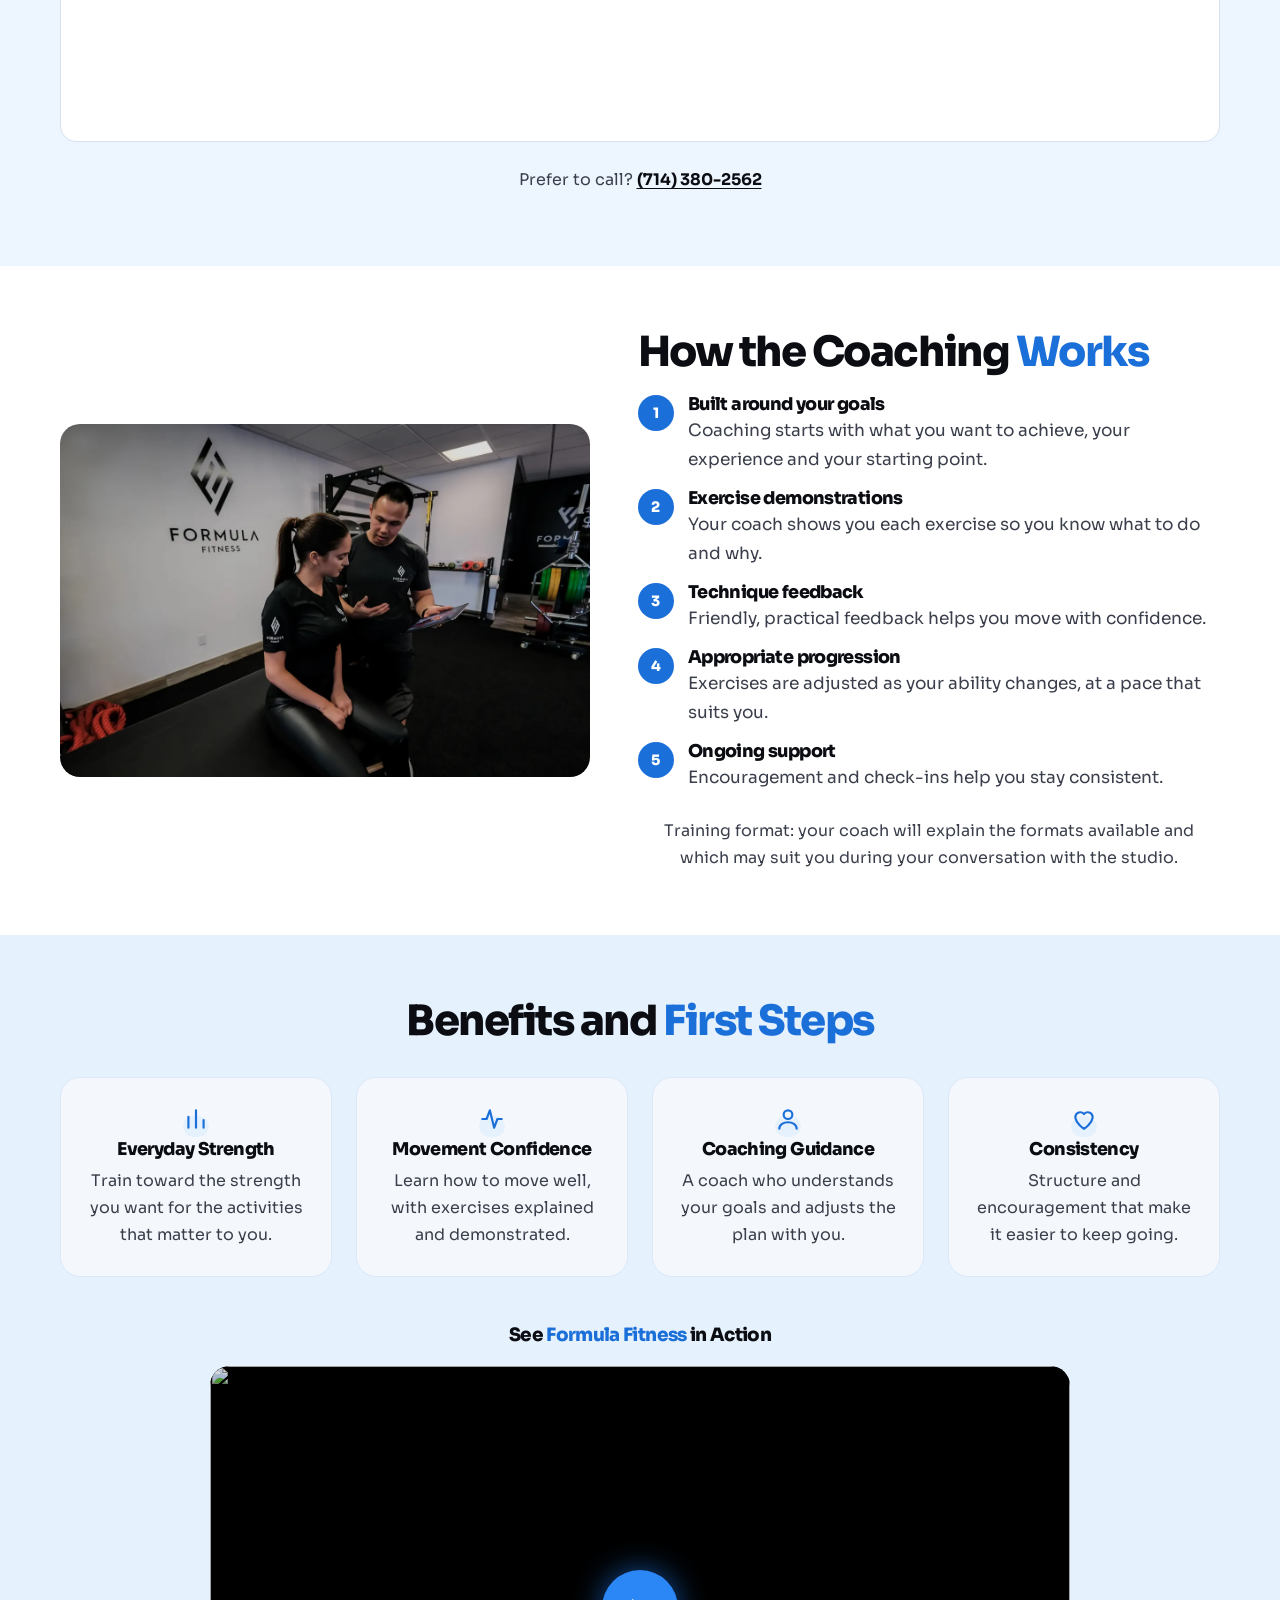
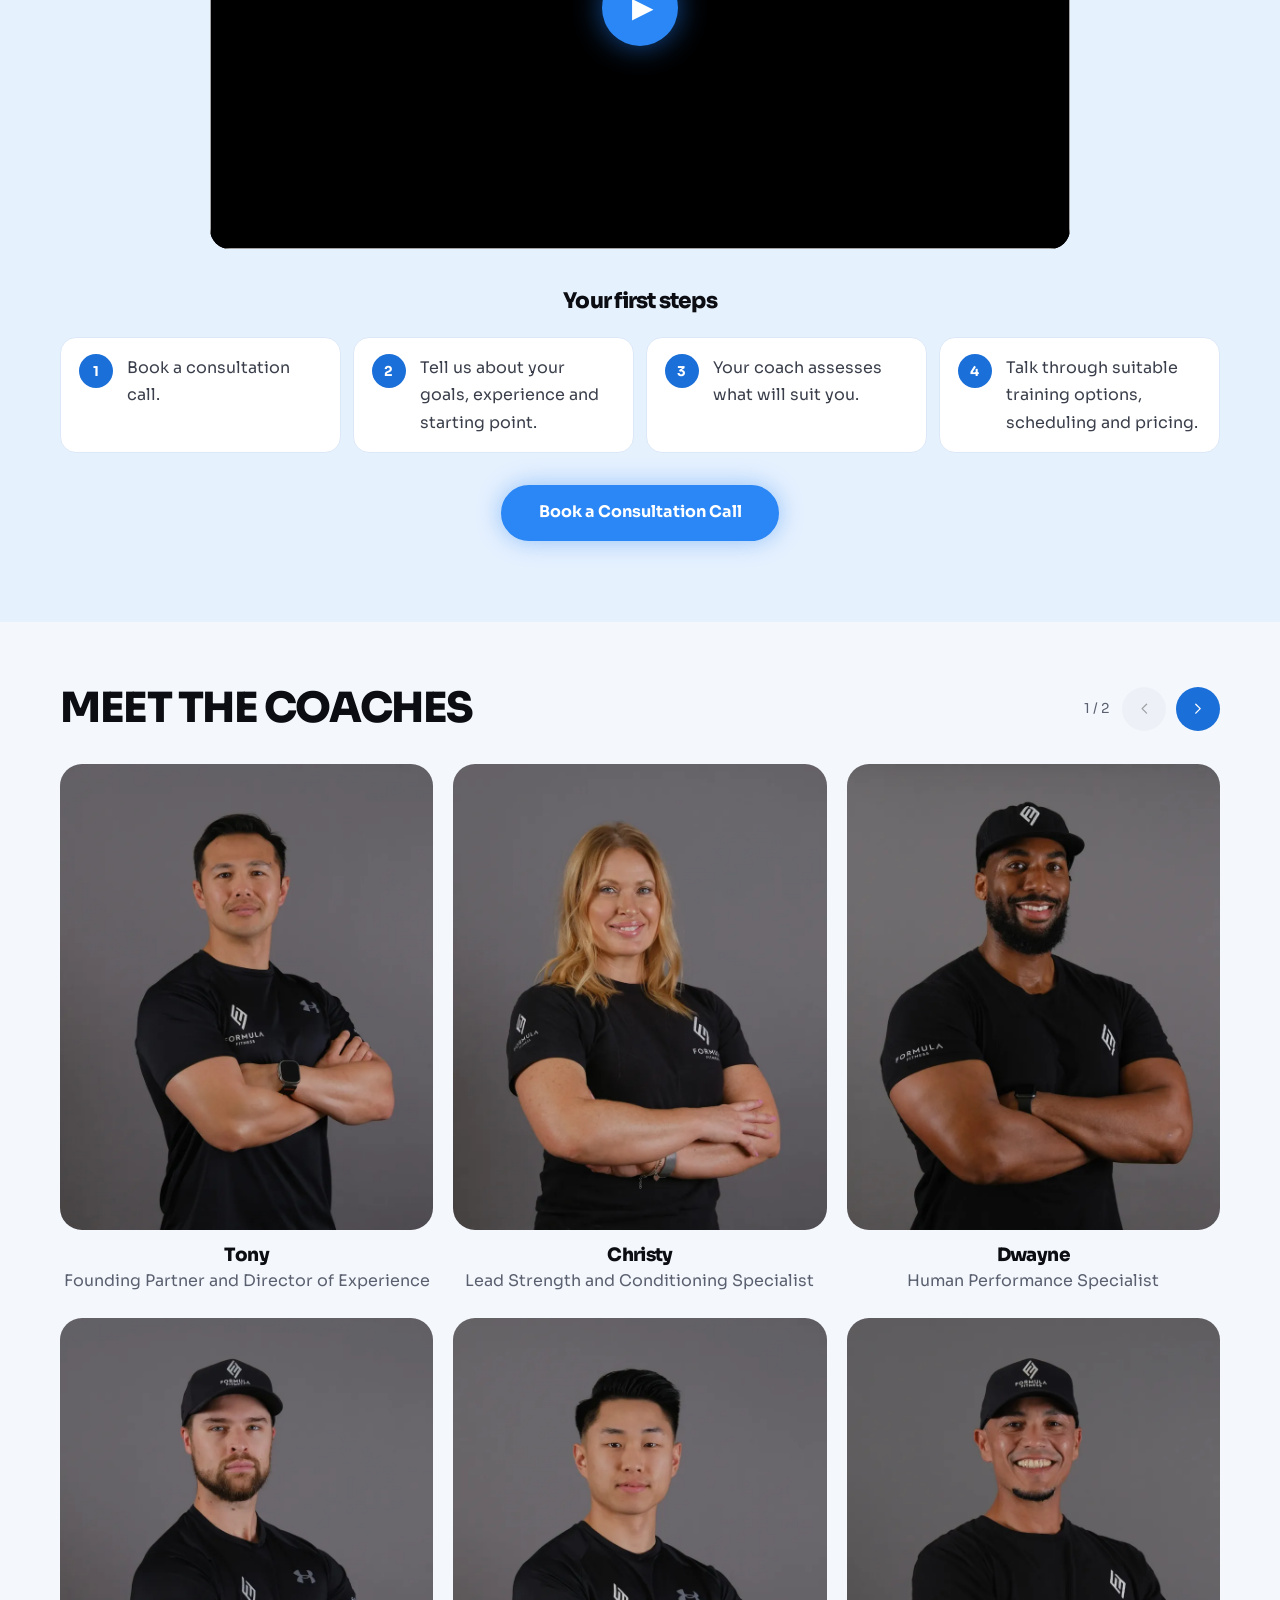
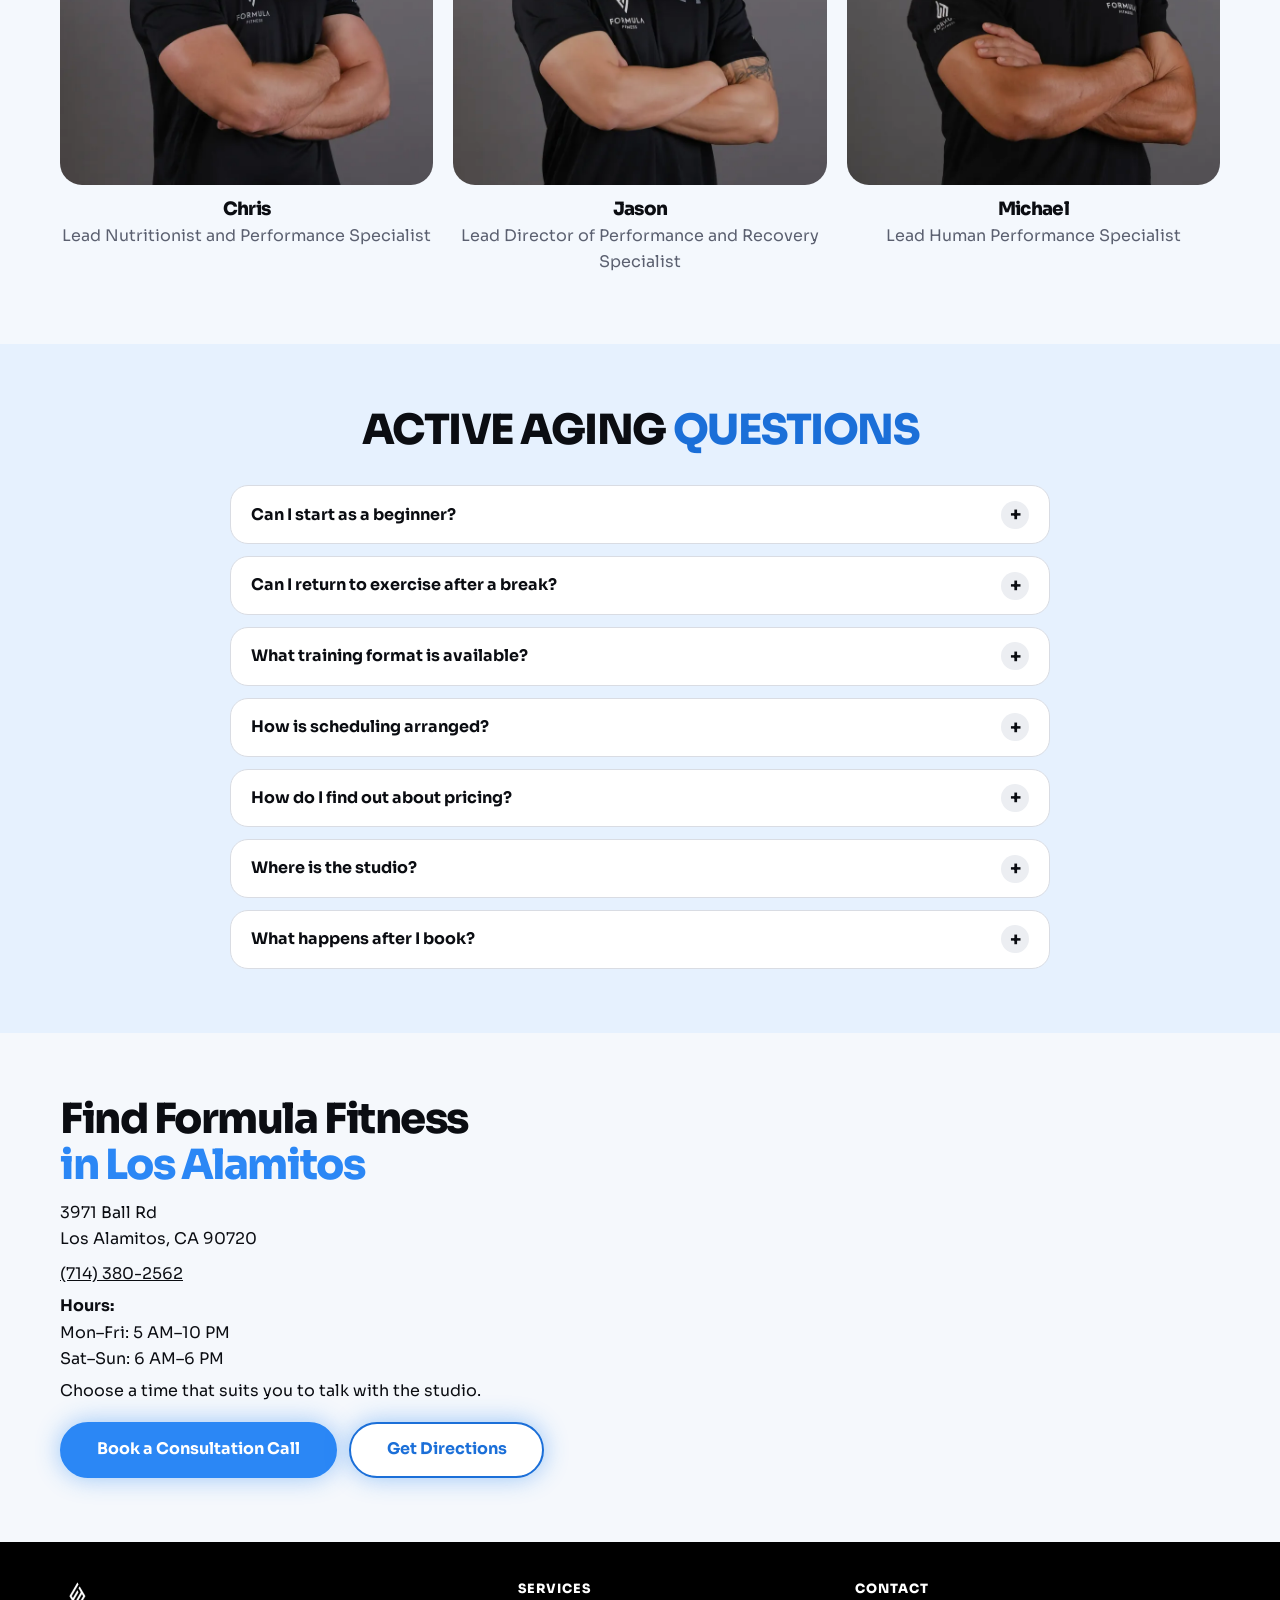
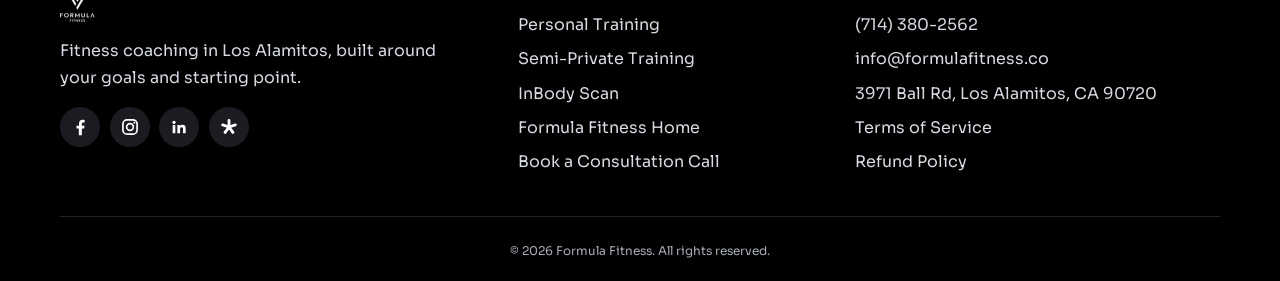
==== commit 5095a4fc: "Add files via upload" ====
--- a/public/index.html
+++ b/public/index.html
@@ -10,24 +10,24 @@
 })(window,document,'script','dataLayer','GTM-K28JZ7N');</script>
 <!-- End Google Tag Manager -->
 <meta name="viewport" content="width=device-width, initial-scale=1">
-<title>InBody Body Composition Scan in Los Alamitos | Formula Fitness</title>
-<meta name="description" content="Get a full InBody 580 body composition scan at Formula Fitness in Los Alamitos, CA. Know your starting point, then train with real data.">
-<link rel="canonical" href="https://inbody.formulafitness.co/">
+<title>Fitness Coaching for Adults 50+ in Los Alamitos | Formula Fitness</title>
+<meta name="description" content="Personalized fitness coaching in Los Alamitos, CA for adults over 50, built around your goals and starting point. Book a consultation call.">
+<link rel="canonical" href="https://active-aging.formulafitness.co/">
 <meta name="robots" content="index, follow, max-image-preview:large, max-snippet:-1, max-video-preview:-1">
 <meta property="og:type" content="website">
 <meta property="og:site_name" content="Formula Fitness">
-<meta property="og:url" content="https://inbody.formulafitness.co/">
-<meta property="og:title" content="InBody Body Composition Scan in Los Alamitos | Formula Fitness">
-<meta property="og:description" content="Get a full InBody 580 body composition scan at Formula Fitness in Los Alamitos, CA. Know your starting point, then train with real data.">
-<meta property="og:image" content="https://inbody.formulafitness.co/images/og-share-20261124.jpg">
+<meta property="og:url" content="https://active-aging.formulafitness.co/">
+<meta property="og:title" content="Fitness Coaching for Adults 50+ in Los Alamitos | Formula Fitness">
+<meta property="og:description" content="Personalized fitness coaching in Los Alamitos, CA for adults over 50, built around your goals and starting point. Book a consultation call.">
+<meta property="og:image" content="https://active-aging.formulafitness.co/images/og-share-20261124.jpg">
 <meta property="og:image:type" content="image/jpeg">
 <meta property="og:image:width" content="1200">
 <meta property="og:image:height" content="630">
-<meta property="og:image:alt" content="Jason, General Manager at Formula Fitness, explaining the InBody 580 scan">
+<meta property="og:image:alt" content="A Formula Fitness coach guiding an older client through a barbell exercise">
 <meta name="twitter:card" content="summary_large_image">
-<meta name="twitter:title" content="InBody Body Composition Scan in Los Alamitos | Formula Fitness">
-<meta name="twitter:description" content="Get a full InBody 580 body composition scan at Formula Fitness in Los Alamitos, CA. Know your starting point, then train with real data.">
-<meta name="twitter:image" content="https://inbody.formulafitness.co/images/og-share-20261124.jpg">
+<meta name="twitter:title" content="Fitness Coaching for Adults 50+ in Los Alamitos | Formula Fitness">
+<meta name="twitter:description" content="Personalized fitness coaching in Los Alamitos, CA for adults over 50, built around your goals and starting point. Book a consultation call.">
+<meta name="twitter:image" content="https://active-aging.formulafitness.co/images/og-share-20261124.jpg">
 <meta name="theme-color" content="#000000">
 <link rel="icon" href="favicon.ico?v=20261030" sizes="any">
 <link rel="icon" type="image/png" sizes="32x32" href="favicon-32x32.png?v=20261030">
@@ -50,8 +50,8 @@
    "@id": "https://formulafitness.co/#business",
    "name": "Formula Fitness",
    "url": "https://formulafitness.co/",
-   "logo": "https://inbody.formulafitness.co/images/logo.png",
-   "image": "https://inbody.formulafitness.co/images/og-share-20261124.jpg",
+   "logo": "https://active-aging.formulafitness.co/images/logo.png",
+   "image": "https://active-aging.formulafitness.co/images/og-share-20261124.jpg",
    "address": {
     "@type": "PostalAddress",
     "streetAddress": "3971 Ball Rd",
@@ -96,10 +96,10 @@
   },
   {
    "@type": "WebPage",
-   "@id": "https://inbody.formulafitness.co/#webpage",
-   "url": "https://inbody.formulafitness.co/",
-   "name": "InBody Body Composition Scan in Los Alamitos | Formula Fitness",
-   "description": "Get a full InBody 580 body composition scan at Formula Fitness in Los Alamitos, CA. Know your starting point, then train with real data.",
+   "@id": "https://active-aging.formulafitness.co/#webpage",
+   "url": "https://active-aging.formulafitness.co/",
+   "name": "Fitness Coaching for Adults 50+ in Los Alamitos | Formula Fitness",
+   "description": "Personalized fitness coaching in Los Alamitos, CA for adults over 50, built around your goals and starting point. Book a consultation call.",
    "inLanguage": "en-US",
    "isPartOf": {
     "@type": "WebSite",
@@ -112,35 +112,43 @@
    },
    "primaryImageOfPage": {
     "@type": "ImageObject",
-    "url": "https://inbody.formulafitness.co/images/og-share-20261124.jpg"
+    "url": "https://active-aging.formulafitness.co/images/og-share-20261124.jpg"
    }
   },
   {
    "@type": "FAQPage",
-   "@id": "https://inbody.formulafitness.co/#faq",
+   "@id": "https://active-aging.formulafitness.co/#faq",
    "mainEntity": [
     {
      "@type": "Question",
-     "name": "What is the InBody 580?",
-     "acceptedAnswer": {
-      "@type": "Answer",
-      "text": "A body composition scanner. It gives a detailed picture of your body fat, fat-free mass, where muscle and fat sit on your body, and more, in about 30 seconds."
-     }
-    },
-    {
-     "@type": "Question",
-     "name": "How is it different from a DEXA scan?",
-     "acceptedAnswer": {
-      "@type": "Answer",
-      "text": "A DEXA uses radiation. The InBody 580 uses bioelectrical impedance and is non-invasive."
-     }
-    },
-    {
-     "@type": "Question",
-     "name": "Can I see my results afterwards?",
-     "acceptedAnswer": {
-      "@type": "Answer",
-      "text": "Yes. Every scan syncs to the InBody app on your phone, so you can see your results, track your history and watch your progress over time."
+     "name": "Can I start as a beginner?",
+     "acceptedAnswer": {
+      "@type": "Answer",
+      "text": "Yes. Your coach starts with your goals, experience and current ability, and explains each exercise. Tell us about your background when you book."
+     }
+    },
+    {
+     "@type": "Question",
+     "name": "Can I return to exercise after a break?",
+     "acceptedAnswer": {
+      "@type": "Answer",
+      "text": "Yes. Share your history and what you would like to get back to. Your coach will discuss a suitable way to restart, adjusting as your ability changes."
+     }
+    },
+    {
+     "@type": "Question",
+     "name": "What training format is available?",
+     "acceptedAnswer": {
+      "@type": "Answer",
+      "text": "Formula Fitness offers one-on-one Personal Training and Semi-Private Training. Your coach will explain which formats are available for Active Aging and which may suit you."
+     }
+    },
+    {
+     "@type": "Question",
+     "name": "How is scheduling arranged?",
+     "acceptedAnswer": {
+      "@type": "Answer",
+      "text": "Session times are arranged with the studio after your conversation. Choose a consultation time in the calendar; current availability is discussed on the call."
      }
     },
     {
@@ -148,15 +156,7 @@
      "name": "How do I find out about pricing?",
      "acceptedAnswer": {
       "@type": "Answer",
-      "text": "Book a free 15-minute consultation call and we will discuss your InBody scan, availability and pricing with you."
-     }
-    },
-    {
-     "@type": "Question",
-     "name": "What happens during the consultation call?",
-     "acceptedAnswer": {
-      "@type": "Answer",
-      "text": "On your free 15-minute call we will talk through your goals, your InBody scan, current availability and pricing, and what the next steps look like."
+      "text": "Pricing depends on the training option that suits you. Book a consultation call and the studio will discuss suitable options and pricing with you."
      }
     },
     {
@@ -169,10 +169,10 @@
     },
     {
      "@type": "Question",
-     "name": "What are the current opening hours?",
-     "acceptedAnswer": {
-      "@type": "Answer",
-      "text": "The studio is open Monday to Friday, 5 AM to 10 PM, and Saturday and Sunday, 6 AM to 6 PM. Hours can change, so check the Google listing or ask on your consultation call."
+     "name": "What happens after I book?",
+     "acceptedAnswer": {
+      "@type": "Answer",
+      "text": "You choose a time in the calendar, enter your details and receive a booking confirmation. On the call, the studio will talk through your goals and starting point, suitable training options, scheduling and pricing, and explain the next steps."
      }
     }
    ]
@@ -217,9 +217,9 @@
   <a class="logo" href="#top"><img src="images/logo.png" width="35" height="40" alt="Formula Fitness Logo"></a>
   <nav id="site-nav" aria-label="Main">
    <ul>
-    <li><a href="#training">Why Scan</a></li>
-    <li><a href="#results">Results</a></li>
-    <li><a href="#services">What It Measures</a></li>
+    <li><a href="#suits">Who It Suits</a></li>
+    <li><a href="#how">How It Works</a></li>
+    <li><a href="#book-consultation">Consultation</a></li>
     <li><a href="#trainers">Coaches</a></li>
     <li><a href="#faq">FAQs</a></li>
     <li><a href="#location">Location</a></li>
@@ -239,47 +239,69 @@
  <div class="hero-main hv">
   <div class="wrap hv-grid">
    <div class="hero-copy">
-    <p class="eyebrow">InBody 580 Scan <span aria-hidden="true">&middot;</span> Los Alamitos, CA</p>
-    <h1>Don&rsquo;t Guess. <span class="hl">Measure.</span></h1>
-    <p class="hero-sub">A complete body composition picture in about 30 seconds with the InBody 580 at Formula Fitness. No pinching, no guessing.</p>
-    <div class="hero-links"><a class="btn btn-lg" href="#book-consultation" data-booking-cta="hero">Book a Consultation Call</a><a class="text-link" href="#how">See what the scan measures</a></div>
+    <p class="eyebrow">Active Aging <span aria-hidden="true">&middot;</span> Los Alamitos, CA</p>
+    <h1>Strength and Confidence <span class="hl">After 50</span></h1>
+    <p class="hero-sub">Personalized fitness coaching in Los Alamitos, shaped around your goals, experience and starting point.</p>
+    <div class="hero-links"><a class="btn btn-lg" href="#book-consultation" data-booking-cta="hero">Book a Consultation Call</a><a class="text-link" href="#how">See how the coaching works</a></div>
     <div class="mock-ratings hero-rate"><a href="https://www.google.com/maps/search/?api=1&amp;query=Formula+Fitness+3971+Ball+Rd+Los+Alamitos" target="_blank" rel="noopener noreferrer"><strong>&#9733; 4.9</strong> Google &middot; 38 reviews</a><a href="https://www.yelp.com/biz/formula-fitness-los-alamitos-4#reviews" target="_blank" rel="noopener noreferrer"><strong>&#9733; 5.0</strong> Yelp &middot; 63 reviews</a></div>
-    <p class="hero-note">Choose a time to talk with the studio about your InBody scan.</p>
+    <p class="hero-note">Choose a time that suits you to talk with the studio.</p>
    </div>
    <div class="hv-media">
     <div class="hv-vid" id="heroVideo">
      <video preload="none" controls playsinline poster="media/jason-poster.webp" width="960" height="540" aria-label="Video: Jason D., General Manager at Formula Fitness, explains the InBody 580 scan">
       <source src="media/jason-inbody-540p.mp4" type="video/mp4">
       <track kind="captions" src="media/jason-inbody-captions.vtt" srclang="en" label="English" default>
-      Your browser cannot play this video.
+      Your browser cannot play this video. A transcript is available below.
      </video>
      <button type="button" class="hv-play" hidden aria-label="Play video: Jason D., General Manager, on the InBody 580 scan"><span class="vid-btn" aria-hidden="true">&#9654;</span></button>
     </div>
-</div>
-  </div>
- </div>
-</section>
-
-<!-- 3. WHY WEIGHT ALONE ISN'T ENOUGH (from Jason's video) -->
-<section class="light sec" id="training" aria-labelledby="train-t">
+    <details class="transcript"><summary>Read the video transcript</summary>
+     <div class="transcript-body">
+      <p>I'm Jason, general manager at Formula Fitness in Los Alamitos. One of the first things we do with every new member is put them on our InBody 580 scanner, and there's a reason for that. Most people walk into a gym with a number in their head, a goal weight.</p>
+      <p>But weight alone doesn't tell you anything useful. You could be losing muscle and gaining fat, and the scale would still go down. That's not progress.</p>
+      <p>That's a problem. The InBody 580 gives us a complete picture in about 30 seconds. No pinching, no guessing.</p>
+      <p>You step on, grab the handle, and it measures everything. We get your exact body fat and fat free mass so we know precisely where you're starting and exactly what needs to be changed. We see your visceral fat area, that's the fat around your internal organs, linked to diabetes, stroke and heart disease.</p>
+      <p>That's the fat that actually matters. We get a full segmental lean and fat analysis meaning we can see exactly where the muscle and fat lives on your body. Right arm, left leg, trunk.</p>
+      <p>If there's an imbalance, we catch it and we program around it. We also track phase angle, which is an indicator of cellular health and cell membrane strength and your ECW to total body water ratio. which can detect swelling, inflammation, and fluid imbalances.</p>
+      <p>Also, your basal metabolic rate, which is how many calories your body burns at rest. That's the starting point for any real nutrition conversation. Now, some people ask, how does this compare to the DEXA scan?</p>
+      <p>A DEXA uses radiation. The InBody 580 uses bioelectrical impedance. It's completely non-invasive, takes about 30 seconds, and the accuracy is right there with the DEXA for what we need in a training environment.</p>
+      <p>Plus, every scan syncs to the InBody app on your phone. So you can see your results, track your history, and watch your progress over time. All in one place.</p>
+      <p>You also get an InBody score, which gives you one single number to track. Simple, easy, and motivating. At Formula Fitness, we don't guess, we measure.</p>
+      <p>We build your program around real data and we track over time so you can actually see what's working. If you want to know where you really stand, book your InBody scan with us. It's the smartest first step you can take.</p>
+     </div>
+    </details>
+   </div>
+  </div>
+ </div>
+</section>
+
+<!-- 2. WHO THE PROGRAM SUITS. Suitability statements are always subject to the coach's assessment. -->
+<section class="blue-tint sec aa" id="suits" aria-labelledby="suits-t">
  <div class="wrap">
-  <h2 class="center" id="train-t">Weight Alone Doesn&rsquo;t Tell <span class="hl">the Full Story</span></h2>
-  <p class="sub-lead">Most people walk into a gym with a goal weight in mind. The scale can&rsquo;t show what is changing underneath.</p>
+  <h2 class="center" id="suits-t">Who the Program <span class="hl">Suits</span></h2>
+  <p class="sub-lead">Active Aging is for adults exploring fitness after 50. Whatever your starting point, a conversation with the studio is a good first step.</p>
   <div class="bcards">
-   <article class="bcard"><i class="ibox"><svg class="ic"><use href="#i-bars"/></svg></i><h3>The Scale Can Mislead</h3><p>You could be losing muscle and gaining fat while the number on the scale still goes down. That is not progress.</p></article>
-   <article class="bcard"><i class="ibox"><svg class="ic"><use href="#i-pulse"/></svg></i><h3>Know Your Starting Point</h3><p>Your exact body fat and fat-free mass show where you are starting and what needs to change.</p></article>
-   <article class="bcard"><i class="ibox"><svg class="ic"><use href="#i-check"/></svg></i><h3>See What Is Working</h3><p>Your program is built around real data and tracked over time, so you can see what is working.</p></article>
-  </div>
-  <p class="note">The InBody 580 is a body composition tool, not a medical diagnosis. If you have a health concern, speak with your healthcare provider.</p>
- </div>
-</section>
-
-<!-- 4. CLIENT RESULTS AND EXPERIENCES. Results photos: faces blurred in the files. Permission/identity still to confirm (HANDOFF.md). No testimonials were supplied, so none are shown. -->
-<section class="sec blue-tint" id="results" aria-labelledby="res-t">
- <div class="wrap">
-  <h2 class="center" id="res-t">Real People. <span class="hl">Real Results.</span></h2>
-  <p class="res-sub">Progress looks different for everyone. Explore individual journeys from the Formula Fitness community.</p>
-  <div class="results-slider" id="mockResults" aria-label="Before-and-after photos">
+   <article class="bcard"><i class="ibox"><svg class="ic"><use href="#i-user"/></svg></i><h3>Starting Exercise</h3><p>New to structured exercise? Talk through where you are today and what you would like to work toward.</p></article>
+   <article class="bcard"><i class="ibox"><svg class="ic"><use href="#i-pulse"/></svg></i><h3>Returning After a Break</h3><p>Coming back after time away? Discuss your history and how a coach could help you ease back in.</p></article>
+   <article class="bcard"><i class="ibox"><svg class="ic"><use href="#i-heart"/></svg></i><h3>Everyday Strength and Confidence</h3><p>Want to feel stronger and more confident in the activities you do every day? Share what matters to you.</p></article>
+  </div>
+  <p class="note">Whether the program suits you is decided with your coach after they understand your goals, experience and current ability. If you have a health concern, speak with your healthcare provider before starting a new exercise program.</p>
+ </div>
+</section>
+
+<!-- 3. WHAT MEMBERS SAY + REAL PEOPLE. REAL RESULTS. (same 24-comparison slider as the Personal Training and Semi-Private pages): live Google/Yelp review links. Individual testimonial quotes are added only once exact, verified text and permission are supplied. -->
+<section class="light sec aa" id="reviews" aria-labelledby="rev-t">
+ <div class="wrap center">
+  <h2 id="rev-t">What Members <span class="hl">Say</span></h2>
+  <p class="sub-lead">Read what Formula Fitness members say about their coaching experience on Google and Yelp.</p>
+  <div class="rev-cards">
+   <a class="rev-card" href="https://www.google.com/maps/search/?api=1&amp;query=Formula+Fitness+3971+Ball+Rd+Los+Alamitos" target="_blank" rel="noopener noreferrer"><span class="rev-stars" aria-hidden="true">&#9733;&#9733;&#9733;&#9733;&#9733;</span><strong>4.9 on Google</strong><span>38 reviews &middot; Read on Google</span></a>
+   <a class="rev-card" href="https://www.yelp.com/biz/formula-fitness-los-alamitos-4#reviews" target="_blank" rel="noopener noreferrer"><span class="rev-stars" aria-hidden="true">&#9733;&#9733;&#9733;&#9733;&#9733;</span><strong>5.0 on Yelp</strong><span>63 reviews &middot; Read on Yelp</span></a>
+  </div>
+  <div id="results" class="res-block">
+   <h2 class="res-h" id="res-t">Real People. <span class="hl">Real Results.</span></h2>
+   <p class="res-sub">Progress looks different for everyone. Explore individual journeys from the Formula Fitness community.</p>
+   <div class="results-slider" id="mockResults" aria-label="Before-and-after photos">
    <figure class="rcard"><img src="images/results/result-01.webp" width="1080" height="1080" loading="eager" decoding="async" alt="Formula Fitness community before-and-after comparison 1"></figure>
    <figure class="rcard"><img src="images/results/result-02.webp" width="1080" height="1080" loading="eager" decoding="async" alt="Formula Fitness community before-and-after comparison 2"></figure>
    <figure class="rcard"><img src="images/results/result-03.webp" width="1080" height="1080" loading="eager" decoding="async" alt="Formula Fitness community before-and-after comparison 3"></figure>
@@ -305,66 +327,71 @@
    <figure class="rcard"><img src="images/results/result-23.webp" width="1080" height="1080" loading="eager" decoding="async" alt="Formula Fitness community before-and-after comparison 23"></figure>
    <figure class="rcard"><img src="images/results/result-24.webp" width="1080" height="1080" loading="eager" decoding="async" alt="Formula Fitness community before-and-after comparison 24"></figure>
   </div>
-  <div class="mock-controls"><button type="button" id="mockPrev">← Previous</button><span id="mockCount" aria-live="polite"></span><button type="button" id="mockNext">Next →</button><button type="button" id="resultsAutoplay">Pause slideshow</button></div>
-  <p class="res-note">Individual results vary. Training history, consistency and other factors influence outcomes.</p>
-  <div class="results-reviews"><div class="mock-ratings"><a href="https://www.google.com/maps/search/?api=1&amp;query=Formula+Fitness+3971+Ball+Rd+Los+Alamitos" target="_blank" rel="noopener noreferrer"><strong>★ 4.9</strong> Google · 38 reviews</a><a href="https://www.yelp.com/biz/formula-fitness-los-alamitos-4#reviews" target="_blank" rel="noopener noreferrer"><strong>★ 5.0</strong> Yelp · 63 reviews</a></div></div>
- </div>
-</section>
-
-<!-- 5. BOOKING -->
-<section class="light sec booking-section" id="book-consultation" aria-labelledby="booking-title">
+   <div class="mock-controls"><button type="button" id="mockPrev">← Previous</button><span id="mockCount" aria-live="polite"></span><button type="button" id="mockNext">Next →</button><button type="button" id="resultsAutoplay">Pause slideshow</button></div>
+   <p class="res-note">Individual results vary. Training history, consistency and other factors influence outcomes.</p>
+  </div>
+  
+ </div>
+</section>
+
+<!-- 5. BOOKING: same GHL calendar, embed and tracking hooks as the Brand page. Calendar URL is set by tracking.js (adds UTM/gclid). -->
+<section class="blue-tint sec booking-section" id="book-consultation" aria-labelledby="booking-title">
  <div class="wrap">
-  <p class="booking-kicker">FORMULA FITNESS · LOS ALAMITOS</p>
-  <h2 id="booking-title">Book Your Free 15-Minute Consultation Call</h2>
-  <p class="booking-lead">Talk with us about your goals and your InBody scan.</p>
-  <ol class="book-steps">
-   <li><b aria-hidden="true">1</b><span>Choose a time that suits you in the calendar below.</span></li>
-   <li><b aria-hidden="true">2</b><span>Enter your details to complete your booking.</span></li>
-   <li><b aria-hidden="true">3</b><span>On your 15-minute call, talk through your goals, your InBody scan, availability and pricing.</span></li>
-  </ol>
-  <!-- Calendar URL is set by tracking.js so campaign parameters (UTM, gclid) travel into the booking. The fallback link works without JavaScript. -->
-  <iframe class="booking-calendar" id="bookingCalendar" title="Book your Formula Fitness consultation call" data-src="https://api.formulafitness.co/widget/bookings/formula-fitness-initial-consultation-15-call" loading="eager"></iframe>
+  <p class="booking-kicker">FORMULA FITNESS &middot; LOS ALAMITOS</p>
+  <h2 id="booking-title">Book a Consultation Call</h2>
+  <p class="booking-lead">Talk with the studio about your goals and which training options may suit you. Choose a time below.</p>
+    <iframe class="booking-calendar" id="bookingCalendar" title="Book your Formula Fitness consultation call" data-src="https://api.formulafitness.co/widget/bookings/formula-fitness-initial-consultation-15-call" loading="eager"></iframe>
   <noscript><p class="booking-fallback"><a href="https://api.formulafitness.co/widget/bookings/formula-fitness-initial-consultation-15-call" target="_blank" rel="noopener noreferrer">Open the booking calendar</a></p></noscript>
- </div>
-</section>
-
-<!-- 6. WHY TRAIN AT FORMULA FITNESS -->
-<section class="light sec" id="why" aria-labelledby="why-t">
+  <p class="call-alt">Prefer to call? <a href="tel:+17143802562" data-phone="booking">(714) 380-2562</a></p>
+ </div>
+</section>
+
+<!-- 3. HOW THE COACHING WORKS. Training format (one-on-one, semi-private or both) is pending confirmation: neutral wording. -->
+<section class="light sec aa" id="how" aria-labelledby="how-t">
+ <div class="wrap split">
+  <img src="images/coach-client-tablet-discussion.webp" width="1200" height="800" alt="A Formula Fitness coach talking through a plan with a client" loading="eager">
+  <div>
+   <h2 id="how-t">How the Coaching <span class="hl">Works</span></h2>
+   <ol class="how-steps">
+    <li><b aria-hidden="true">1</b><div><h3>Built around your goals</h3><p>Coaching starts with what you want to achieve, your experience and your starting point.</p></div></li>
+    <li><b aria-hidden="true">2</b><div><h3>Exercise demonstrations</h3><p>Your coach shows you each exercise so you know what to do and why.</p></div></li>
+    <li><b aria-hidden="true">3</b><div><h3>Technique feedback</h3><p>Friendly, practical feedback helps you move with confidence.</p></div></li>
+    <li><b aria-hidden="true">4</b><div><h3>Appropriate progression</h3><p>Exercises are adjusted as your ability changes, at a pace that suits you.</p></div></li>
+    <li><b aria-hidden="true">5</b><div><h3>Ongoing support</h3><p>Encouragement and check-ins help you stay consistent.</p></div></li>
+   </ol>
+   <p class="note">Training format: your coach will explain the formats available and which may suit you during your conversation with the studio.</p>
+  </div>
+ </div>
+</section>
+
+<!-- 6. BENEFITS AND FIRST STEPS -->
+<section class="blue-tint sec aa" id="why" aria-labelledby="why-t">
  <div class="wrap">
-  <h2 class="center" id="why-t">Why Start With <span class="hl">an InBody Scan?</span></h2>
+  <h2 class="center" id="why-t">Benefits and <span class="hl">First Steps</span></h2>
   <div class="bcards four">
-   <article class="bcard"><i class="ibox"><svg class="ic"><use href="#i-pulse"/></svg></i><h3>About 30 Seconds</h3><p>Step on, grab the handles and it measures everything. No pinching, no guessing.</p></article>
-   <article class="bcard"><i class="ibox"><svg class="ic"><use href="#i-check"/></svg></i><h3>Non-Invasive</h3><p>The InBody 580 uses bioelectrical impedance, not radiation.</p></article>
-   <article class="bcard"><i class="ibox"><svg class="ic"><use href="#i-user"/></svg></i><h3>Results on Your Phone</h3><p>Every scan syncs to the InBody app so you can track your history over time.</p></article>
-   <article class="bcard"><i class="ibox"><svg class="ic"><use href="#i-bars"/></svg></i><h3>One Score to Track</h3><p>Your InBody score gives you a single number to follow. Simple and motivating.</p></article>
+   <article class="bcard"><i class="ibox"><svg class="ic"><use href="#i-bars"/></svg></i><h3>Everyday Strength</h3><p>Train toward the strength you want for the activities that matter to you.</p></article>
+   <article class="bcard"><i class="ibox"><svg class="ic"><use href="#i-pulse"/></svg></i><h3>Movement Confidence</h3><p>Learn how to move well, with exercises explained and demonstrated.</p></article>
+   <article class="bcard"><i class="ibox"><svg class="ic"><use href="#i-user"/></svg></i><h3>Coaching Guidance</h3><p>A coach who understands your goals and adjusts the plan with you.</p></article>
+   <article class="bcard"><i class="ibox"><svg class="ic"><use href="#i-heart"/></svg></i><h3>Consistency</h3><p>Structure and encouragement that make it easier to keep going.</p></article>
   </div>
   <div class="vid-wrap">
-   <h3 class="center">Inside <span class="hl">Formula Fitness</span></h3>
+   <h3 class="center">See <span class="hl">Formula Fitness</span> in Action</h3>
    <div class="vid" id="ffVideo" data-yt="3ktIZoJ0X20">
     <button type="button" class="vid-play" aria-label="Play video: Formula Fitness"><img src="https://i.ytimg.com/vi/3ktIZoJ0X20/hqdefault.jpg" alt="" width="480" height="360" loading="eager"><span class="vid-btn" aria-hidden="true">&#9654;</span></button>
    </div>
   </div>
- </div>
-</section>
-
-<!-- 8. WHAT THE INBODY 580 MEASURES (from Jason's video) -->
-<section class="blue-tint sec" id="services" aria-labelledby="svc-t">
- <div class="wrap">
-  <h2 class="center" id="svc-t">What the InBody 580 <span class="hl">Measures</span></h2>
-  <p class="sub-lead">A complete picture of your body composition, so your program starts from real data.</p>
-  <div class="svc-grid">
-   <article class="svc"><h3>Body fat and fat-free mass</h3><p>Your exact starting point, so you know what needs to change.</p></article>
-   <article class="svc"><h3>Visceral fat area</h3><p>The fat around your internal organs.</p></article>
-   <article class="svc"><h3>Segmental lean and fat analysis</h3><p>See where muscle and fat sit on your right arm, left leg and trunk. If there is an imbalance, your program is built around it.</p></article>
-   <article class="svc"><h3>Phase angle and ECW ratio</h3><p>Phase angle is an indicator of cellular health. The ECW to total body water ratio can point to swelling or fluid imbalance.</p></article>
-   <article class="svc"><h3>Basal metabolic rate</h3><p>How many calories your body burns at rest: the starting point for any real nutrition conversation.</p></article>
-   <article class="svc"><h3>InBody score</h3><p>A single number that sums up your scan, so you have one simple figure to track over time.</p></article>
-  </div>
-  <p class="note center">InBody results are estimates of body composition, not a medical diagnosis. Your coach will explain what your numbers mean for your goals.</p>
- </div>
-</section>
-
-<!-- 7. MEET THE COACHES. Roster, titles and photos carried over from the Personal Training page. Confirm the roster before publishing. -->
+  <h3 class="center first-t">Your first steps</h3>
+  <ol class="book-steps four-steps">
+   <li><b aria-hidden="true">1</b><span>Book a consultation call.</span></li>
+   <li><b aria-hidden="true">2</b><span>Tell us about your goals, experience and starting point.</span></li>
+   <li><b aria-hidden="true">3</b><span>Your coach assesses what will suit you.</span></li>
+   <li><b aria-hidden="true">4</b><span>Talk through suitable training options, scheduling and pricing.</span></li>
+  </ol>
+  <p class="center"><a class="btn btn-lg" href="#book-consultation" data-booking-cta="steps">Book a Consultation Call</a></p>
+ </div>
+</section>
+
+<!-- 7. MEET THE COACHES. Names/roles/photos are the current approved ones from the other pages. Verified experience with older adults was not supplied. -->
 <section class="light sec team-sec" id="trainers" aria-labelledby="team-t">
  <div class="wrap">
   <div class="head"><h2 class="up" id="team-t">MEET THE COACHES</h2>
@@ -382,23 +409,23 @@
  </div>
 </section>
 
-<!-- 9. FAQ -->
-<section class="light sec faq-sec" id="faq" aria-labelledby="faq-t">
+<!-- 8. FAQ -->
+<section class="blue-tint sec faq-sec" id="faq" aria-labelledby="faq-t">
  <div class="wrap">
-  <h2 class="center up" id="faq-t">INBODY <span class="hl">QUESTIONS</span></h2>
+  <h2 class="center up" id="faq-t">ACTIVE AGING <span class="hl">QUESTIONS</span></h2>
   <div class="faq-list">
-   <details><summary>What is the InBody 580?</summary><p>A body composition scanner. It gives a detailed picture of your body fat, fat-free mass, where muscle and fat sit on your body, and more, in about 30 seconds.</p></details>
-   <details><summary>How is it different from a DEXA scan?</summary><p>A DEXA uses radiation. The InBody 580 uses bioelectrical impedance and is non-invasive.</p></details>
-   <details><summary>Can I see my results afterwards?</summary><p>Yes. Every scan syncs to the InBody app on your phone, so you can see your results, track your history and watch your progress over time.</p></details>
-   <details><summary>How do I find out about pricing?</summary><p>Book a free 15-minute consultation call and we will discuss your InBody scan, availability and pricing with you.</p></details>
-   <details><summary>What happens during the consultation call?</summary><p>On your free 15-minute call we will talk through your goals, your InBody scan, current availability and pricing, and what the next steps look like.</p></details>
+   <details><summary>Can I start as a beginner?</summary><p>Yes. Your coach starts with your goals, experience and current ability, and explains each exercise. Tell us about your background when you book.</p></details>
+   <details><summary>Can I return to exercise after a break?</summary><p>Yes. Share your history and what you would like to get back to. Your coach will discuss a suitable way to restart, adjusting as your ability changes.</p></details>
+   <details><summary>What training format is available?</summary><p>Formula Fitness offers one-on-one Personal Training and Semi-Private Training. Your coach will explain which formats are available for Active Aging and which may suit you.</p></details>
+   <details><summary>How is scheduling arranged?</summary><p>Session times are arranged with the studio after your conversation. Choose a consultation time in the calendar; current availability is discussed on the call.</p></details>
+   <details><summary>How do I find out about pricing?</summary><p>Pricing depends on the training option that suits you. Book a consultation call and the studio will discuss suitable options and pricing with you.</p></details>
    <details><summary>Where is the studio?</summary><p><a href="https://www.google.com/maps/place/Formula+Fitness/@33.8179361,-118.0661915,17z" target="_blank" rel="noopener noreferrer">3971 Ball Rd, Los Alamitos, CA 90720.</a></p></details>
-   <details><summary>What are the current opening hours?</summary><p>The studio is open Monday to Friday, 5 AM to 10 PM, and Saturday and Sunday, 6 AM to 6 PM. Hours can change, so check the Google listing or ask on your consultation call.</p></details>
-  </div>
- </div>
-</section>
-
-<!-- 10. LOCATION AND FINAL CTA -->
+   <details><summary>What happens after I book?</summary><p>You choose a time in the calendar, enter your details and receive a booking confirmation. On the call, the studio will talk through your goals and starting point, suitable training options, scheduling and pricing, and explain the next steps.</p></details>
+  </div>
+ </div>
+</section>
+
+<!-- 9. LOCATION AND FINAL CTA -->
 <section class="loc sec" id="location" aria-labelledby="loc-t">
  <div class="wrap loc-grid">
   <div>
@@ -406,7 +433,7 @@
    <address>3971 Ball Rd<br>Los Alamitos, CA 90720</address>
    <p><a href="tel:+17143802562" data-phone="location">(714) 380-2562</a></p>
    <p><strong>Hours:</strong><br>Mon&ndash;Fri: 5 AM&ndash;10 PM<br>Sat&ndash;Sun: 6 AM&ndash;6 PM</p>
-   <p>Choose a time for your free 15-minute call.</p>
+   <p>Choose a time that suits you to talk with the studio.</p>
    <div class="loc-actions"><a class="btn btn-lg" href="#book-consultation" data-booking-cta="location">Book a Consultation Call</a><a class="btn btn-lg btn-outline" href="https://www.google.com/maps/dir/?api=1&amp;destination=3971+Ball+Rd+Los+Alamitos+CA+90720" target="_blank" rel="noopener noreferrer">Get Directions</a></div>
   </div>
   <iframe title="Map to Formula Fitness on Ball Road" loading="eager" src="https://maps.google.com/maps?q=3971%20Ball%20Rd%2C%20Los%20Alamitos%2C%20CA%2090720&amp;z=15&amp;output=embed"></iframe>
@@ -423,7 +450,7 @@
  <div class="wrap fgrid">
   <div>
    <img src="images/logo.png" width="35" height="40" alt="Formula Fitness Logo">
-   <p>Personal training and semi-private coaching in Los Alamitos, built around your goals and starting point.</p>
+   <p>Fitness coaching in Los Alamitos, built around your goals and starting point.</p>
    <p class="soc">
     <a href="https://www.facebook.com/FormulaFitnesslosalamitos/" aria-label="Formula Fitness on Facebook" target="_blank" rel="noopener noreferrer"><svg class="ic sic" aria-hidden="true" focusable="false"><use href="#s-fb"/></svg></a>
     <a href="https://www.instagram.com/formulafitness.co/" aria-label="Formula Fitness on Instagram" target="_blank" rel="noopener noreferrer"><svg class="ic sic" aria-hidden="true" focusable="false"><use href="#s-ig"/></svg></a>
@@ -434,7 +461,7 @@
   <div><h3>SERVICES</h3><ul>
    <li><a href="https://personal-training.formulafitness.co/" data-carry-attr>Personal Training</a></li>
    <li><a href="https://semi-private.formulafitness.co/" target="_blank" rel="noopener noreferrer" data-carry-attr>Semi-Private Training</a></li>
-   <li><a href="https://active-aging.formulafitness.co/" data-carry-attr>Active Aging</a></li>
+   <li><a href="https://inbody.formulafitness.co/" data-carry-attr>InBody Scan</a></li>
    <li><a href="https://formulafitness.co/">Formula Fitness Home</a></li>
    <li><a href="#book-consultation" data-booking-cta="footer">Book a Consultation Call</a></li></ul></div>
   <div><h3>CONTACT</h3><ul>
--- a/public/style.css
+++ b/public/style.css
@@ -183,7 +183,7 @@
 /* consultation steps */
 .steps{list-style:none;margin:2rem 0 0;padding:0;display:grid;gap:1.1rem;counter-reset:s}
 .steps li{display:flex;gap:1rem;align-items:flex-start;background:#fff;border:1px solid var(--line);border-radius:20px;padding:1.4rem 1.3rem}
-.steps b{flex:none;width:46px;height:46px;border-radius:50%;background:var(--blue-ink);color:#fff;display:grid;place-items:center;font-size:.95rem;font-weight:800}
+.how-steps b{flex:none;width:46px;height:46px;border-radius:50%;background:var(--blue-ink);color:#fff;display:grid;place-items:center;font-size:.95rem;font-weight:800}
 .steps h3{font-size:1.05rem;margin-bottom:.35rem}
 .steps p{margin:0;font-size:.9rem;color:var(--ink2);line-height:1.55}
 @media(min-width:900px){.steps{grid-template-columns:repeat(3,1fr);gap:1.5rem}}
@@ -405,6 +405,91 @@
 .vid-btn{position:absolute;left:50%;top:50%;transform:translate(-50%,-50%);width:76px;height:76px;border-radius:50%;background:var(--blue);color:#fff;display:grid;place-items:center;font-size:28px;padding-left:5px;box-shadow:0 0 30px rgba(35,132,255,.6)}
 .vid-play:focus-visible{outline:3px solid #fff;outline-offset:-6px}
 
+/* Active Aging page */
+.aa p,.aa li{font-size:1.0625rem;line-height:1.7}
+.aa .bcard p{font-size:1rem}
+.note{text-align:center;max-width:46rem;margin:1.5rem auto 0;color:var(--ink2);font-size:.98rem;line-height:1.65}
+.note.left{margin:.5rem 0 1rem;text-align:left}
+.split{display:grid;gap:1.75rem;align-items:center}
+.split>img{width:100%;height:auto;border-radius:20px;aspect-ratio:3/2;object-fit:cover}
+@media(min-width:900px){.split{grid-template-columns:1fr 1.1fr;gap:3rem}}
+.how-steps{list-style:none;margin:1.25rem 0 0;padding:0;display:grid;grid-template-columns:1fr;gap:.9rem}
+.how-steps li{display:flex;gap:.9rem;align-items:flex-start;background:none;border:0;padding:0}
+.how-steps b{flex:none;width:36px;height:36px;border-radius:50%;background:var(--blue-ink);color:#fff;display:grid;place-items:center;font-size:.9rem}
+.how-steps h3{margin:0 0 .15rem;font-size:1.1rem}.how-steps p{margin:0;color:var(--ink2)}
+.exp-grid{display:grid;gap:1rem;margin-top:1.5rem}
+@media(min-width:800px){.exp-grid{grid-template-columns:1fr 1fr}}
+.exp-ph{min-height:160px;border:2px dashed #9db8dc;border-radius:20px;display:grid;place-items:center;text-align:center;padding:1.5rem;background:#f4f8ff}
+.cal-slot{max-width:46rem;margin:1.5rem auto 0;padding:1.5rem;border:2px dashed #9db8dc;border-radius:20px;background:#fff;text-align:center}
+.cal-slot[hidden],.booking-calendar[hidden]{display:none}
+.first-t{margin:2.5rem 0 0;font-size:1.35rem}
+.four-steps{margin-bottom:2rem}
+@media(min-width:800px){.four-steps{grid-template-columns:repeat(4,1fr);max-width:none}}
+@media(prefers-reduced-motion:reduce){*,*::before,*::after{animation:none!important;transition:none!important;scroll-behavior:auto!important}}
+
+/* Active Aging refinements */
+html{font-size:100%}
+body p,body li,body summary,body address,body .hero-note,body .foot a,body .foot p,body .note,body .book-steps li,body .tcard p,body .loc-actions .btn,body .text-link,body .mock-phone{font-size:max(1rem,16px)}
+body .eyebrow,body .booking-kicker{font-size:max(.8125rem,13px)}
+body p,body li{line-height:1.65}
+.call-panel{max-width:40rem;margin:1.75rem auto 0;display:grid;gap:1rem;justify-items:center;text-align:center;padding:1.75rem 1.25rem;background:#fff;border:1px solid var(--line);border-radius:20px}
+.call-panel p{margin:0;color:var(--ink2)}
+.call-num{font-size:clamp(1.8rem,7vw,2.6rem);font-weight:800;color:var(--ink);text-decoration:none;letter-spacing:-.01em}
+.call-panel[hidden]{display:none}
+.hero-links{flex-wrap:wrap}
+@media(max-width:699px){.hero-links .btn-lg{width:100%;white-space:normal;text-align:center}}
+.btn{white-space:normal}
+summary{min-height:48px;display:flex;align-items:center}
+.faq-list summary{padding-top:.9rem;padding-bottom:.9rem}
+.team-sec .track{max-width:100%}
+img,iframe{max-width:100%}
+.hero-photo.hb{object-position:50% 40%}
+@media(max-width:899px){.hero-photo.hb{aspect-ratio:3/2;max-height:none;width:calc(100% - 2.5rem);height:auto}}
+/* v3 fit + legibility */
+body a.btn,body a.btn-lg,body a.btn-sm,body .btn{font-size:1rem}
+body .faq-list p,body details p,body .tcard p{font-size:1rem}
+.hdr nav a,.hdr .mock-phone{display:inline-flex;align-items:center;min-height:44px;font-size:1rem}
+.hdr .header-booking,.hdr .menu-btn{min-height:44px;font-size:1rem}
+@media(max-width:699px){
+ .track.team{display:grid;grid-template-columns:repeat(2,minmax(0,1fr));gap:1.25rem .9rem;overflow:visible;scroll-snap-type:none}
+ .track.team>*{flex:none}
+ .team-sec .ctrl{display:none}
+ .tcard h3{font-size:1.05rem}
+}
+body .copy{font-size:.875rem}
+
+.call-alt{margin:.75rem 0 0;color:var(--ink2)}
+.call-alt a{font-weight:700;color:var(--ink);text-underline-offset:3px;display:inline-flex;align-items:center;min-height:44px}
+.booking-section{scroll-margin-top:76px}
+@media(max-width:399px){.hdr .mock-phone{display:none}}
+
+.mock-ratings.hero-rate{display:flex;gap:.6rem;flex-wrap:wrap;margin:1rem 0 .25rem}
+.hero-rate a{display:inline-flex;align-items:center;min-height:44px;padding:.5rem .9rem;border:1px solid #61738b;border-radius:12px;color:#fff;text-decoration:none;font-size:1rem}
+.hero-rate strong{color:#ffc458}
+.rev-cards{display:grid;gap:1rem;margin:1.5rem auto 0;max-width:46rem}
+@media(min-width:700px){.rev-cards{grid-template-columns:1fr 1fr}}
+.rev-card{display:grid;gap:.25rem;justify-items:center;padding:1.5rem 1rem;border:1px solid var(--line);border-radius:20px;background:#f4f8ff;color:var(--ink);text-decoration:none}
+.rev-card strong{font-size:1.4rem}.rev-card span:last-child{color:var(--ink2);font-size:1rem}
+.rev-stars{color:#e6a100;font-size:1.4rem;letter-spacing:.15em}
+.rev-card:hover,.rev-card:focus-visible{border-color:var(--blue)}
+
+.rr-grid{display:grid;gap:1rem;margin:1.5rem auto 0;max-width:1000px}
+@media(min-width:800px){.rr-grid{grid-template-columns:1fr 1fr;gap:1.25rem}}
+.rr-grid figure,.rr-ba{margin:0}
+.rr-grid img{width:100%;height:auto;aspect-ratio:3/2;object-fit:cover;border-radius:20px;display:block}
+.rr-ba{max-width:460px;margin:1.5rem auto 0}
+.rr-ba img{width:100%;height:auto;border-radius:20px;display:block}
+.rr-ba figcaption{margin-top:.6rem;color:var(--ink2);font-size:1rem;line-height:1.6}
+@media(min-width:900px){.hero-main.hb-main .hero-copy{max-width:min(34rem,calc(100% - 44vw - 3rem))}}
+@media(min-width:900px){.hero-main.hb-main .hero-copy{max-width:min(36rem,calc(100% - min(44vw,620px) - 3rem))}}
+
+@media(min-width:900px){.hero-photo.hb{width:min(48vw,700px)}.hero-main.hb-main .hero-copy{max-width:min(36rem,calc(100% - min(48vw,700px) - 3rem))}}
+.rev-layout{display:grid;gap:1.5rem;max-width:960px;margin:1.5rem auto 0;align-items:center}
+.rev-layout .rev-cards{margin:0;max-width:none;grid-template-columns:1fr}
+.rev-layout .rr-ba{margin:0 auto;max-width:440px}
+@media(min-width:800px){.rev-layout{grid-template-columns:1fr 1fr;gap:2.5rem}}
+@media(min-width:900px){.hero-photo.hb{width:min(46vw,660px)}.hero-main.hb-main .hero-copy{max-width:min(36rem,calc(100% - min(46vw,660px) - 3rem))}.hero-rate a{padding:.5rem .7rem}.hero-rate{gap:.5rem}}
+
 /* Video hero */
 .hero-main.hv{display:block;padding:2.25rem 0 2.25rem}
 .hv .hv-grid{display:grid;gap:1.75rem;position:relative;z-index:2}
@@ -420,3 +505,17 @@
 .transcript-body p{margin:.6rem 0 0;font-size:1rem;line-height:1.65;color:#d5dcea}
 .transcript summary:focus-visible{outline:3px solid #fff}
 @media(max-width:899px){.hv .hero-rate,.hv .hero-note{display:none}}
+
+/* Real People. Real Results. slider (same as Personal Training / Semi-Private) */
+.res-block{margin-top:3rem;text-align:center}
+.res-block .res-h{margin:0}
+.results-slider{display:grid;grid-template-columns:repeat(4,minmax(0,1fr));gap:14px;margin:20px auto}
+@media(max-width:760px){.results-slider{grid-template-columns:repeat(2,minmax(0,1fr))}}
+.results-slider figure{margin:0}
+.results-slider [hidden]{display:none}
+@media(max-width:899px){.results-slider .rcard{max-width:none}}
+.mock-controls{display:flex;gap:10px;flex-wrap:wrap;margin:14px 0;align-items:center;justify-content:center}
+.mock-controls button{font:inherit;font-size:1rem;border:1px solid #8393aa;border-radius:22px;padding:6px 16px;min-height:44px;min-width:44px;background:#162435;color:#fff;cursor:pointer}
+.mock-controls button:hover{background:#21364f}
+.mock-controls span{font-size:1rem;color:var(--ink2)}
+.res-note{font-size:1rem}
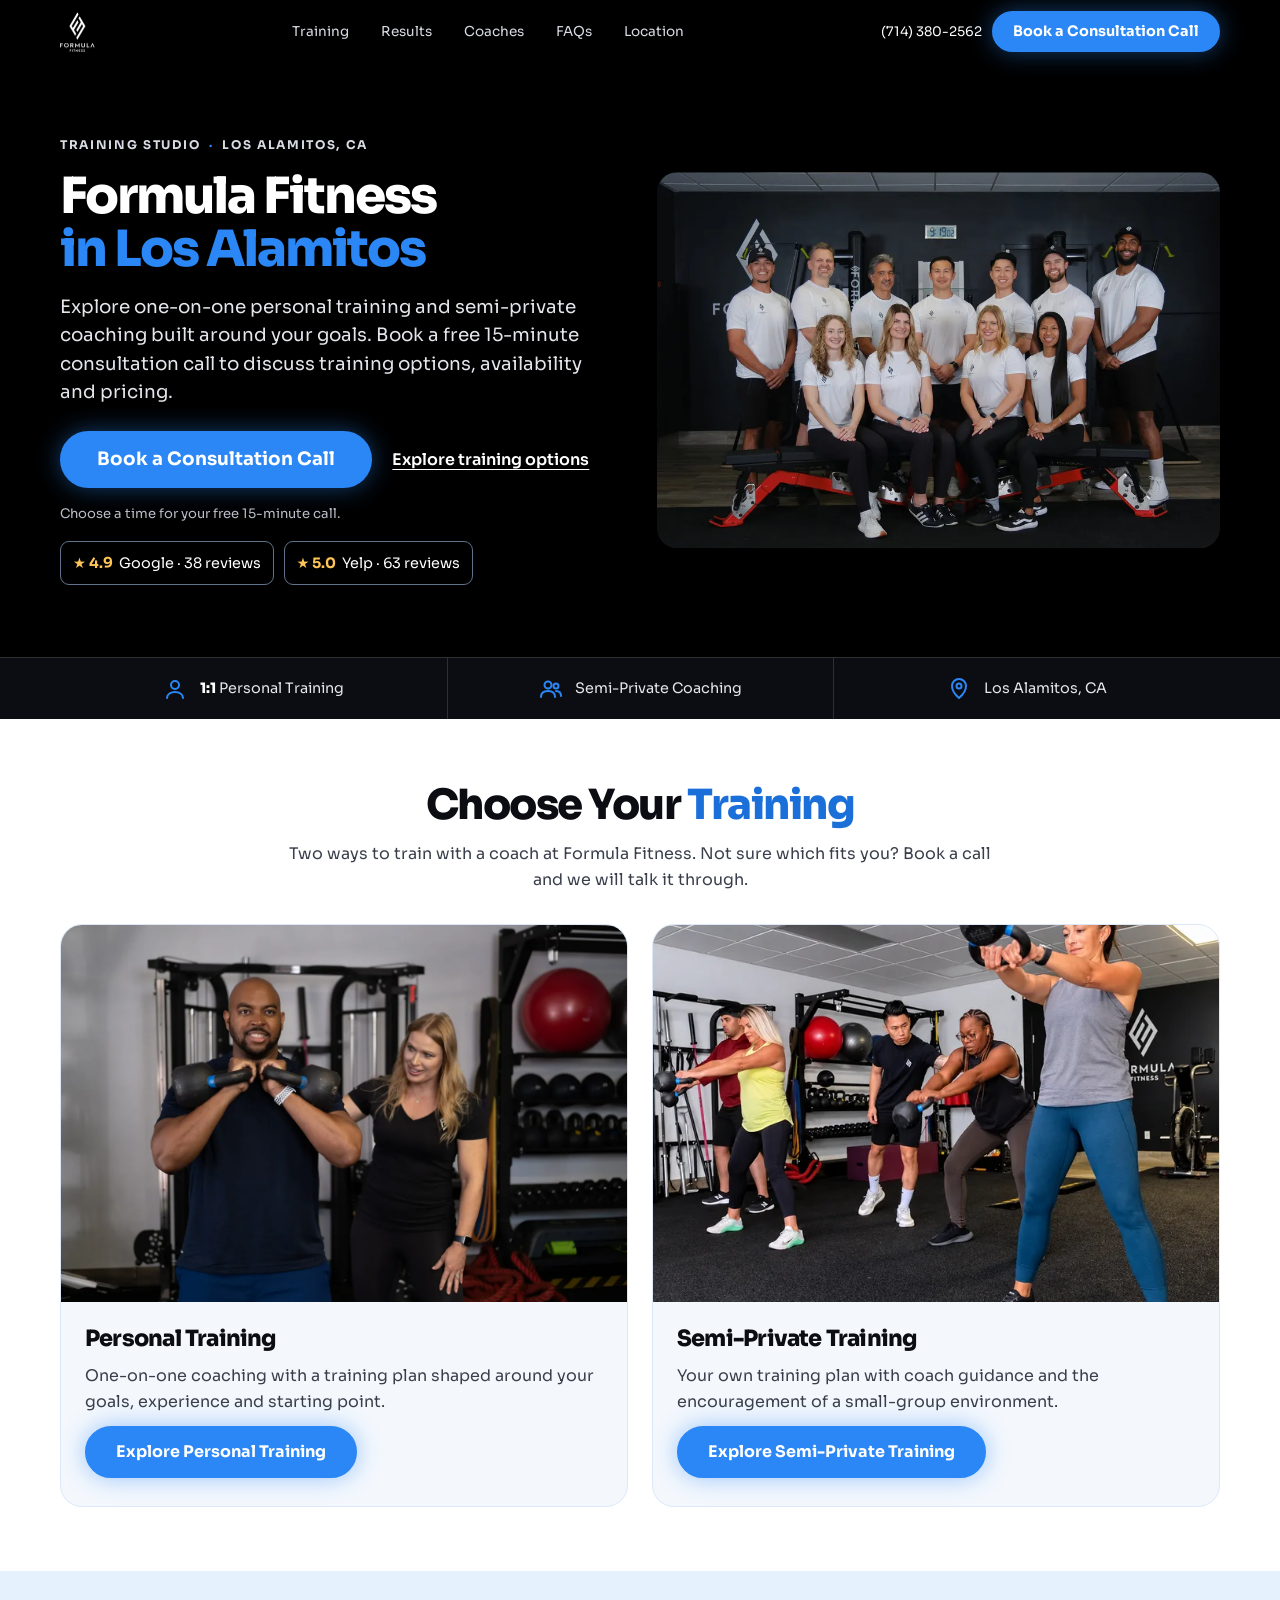
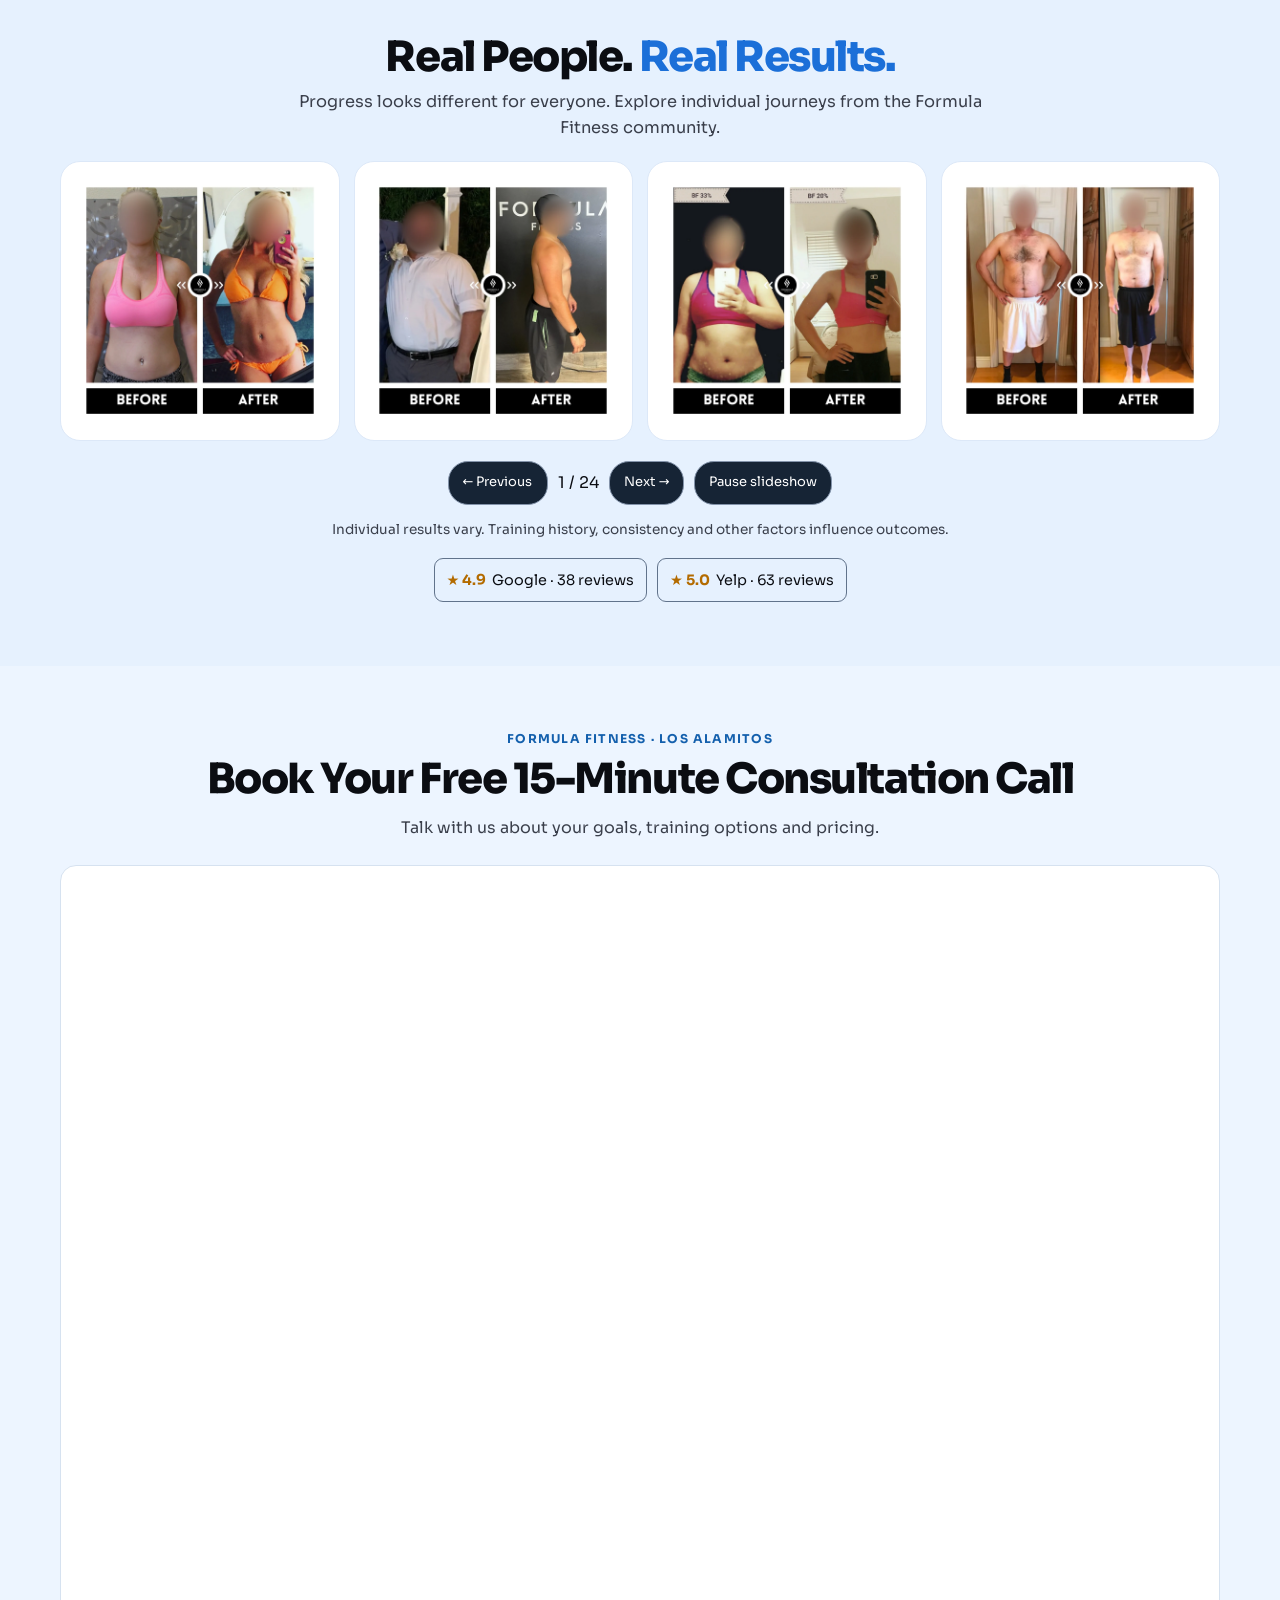
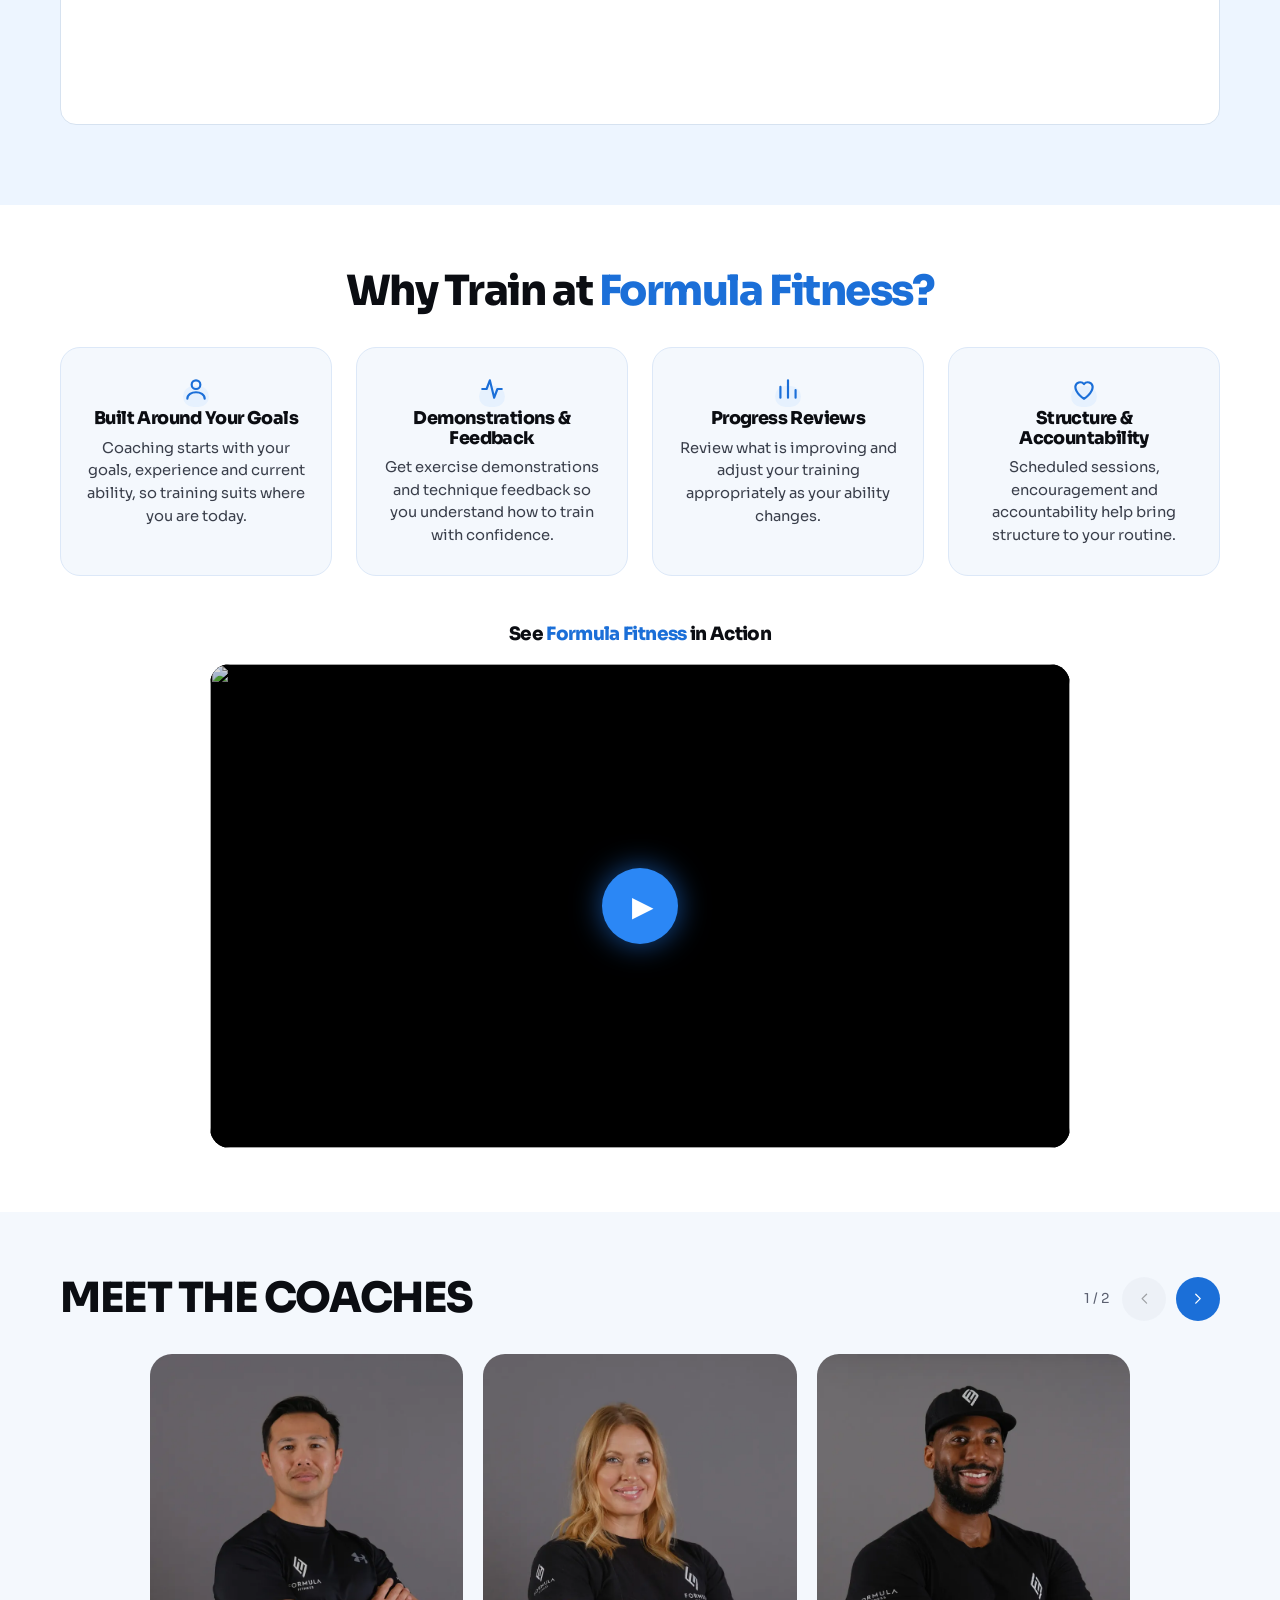
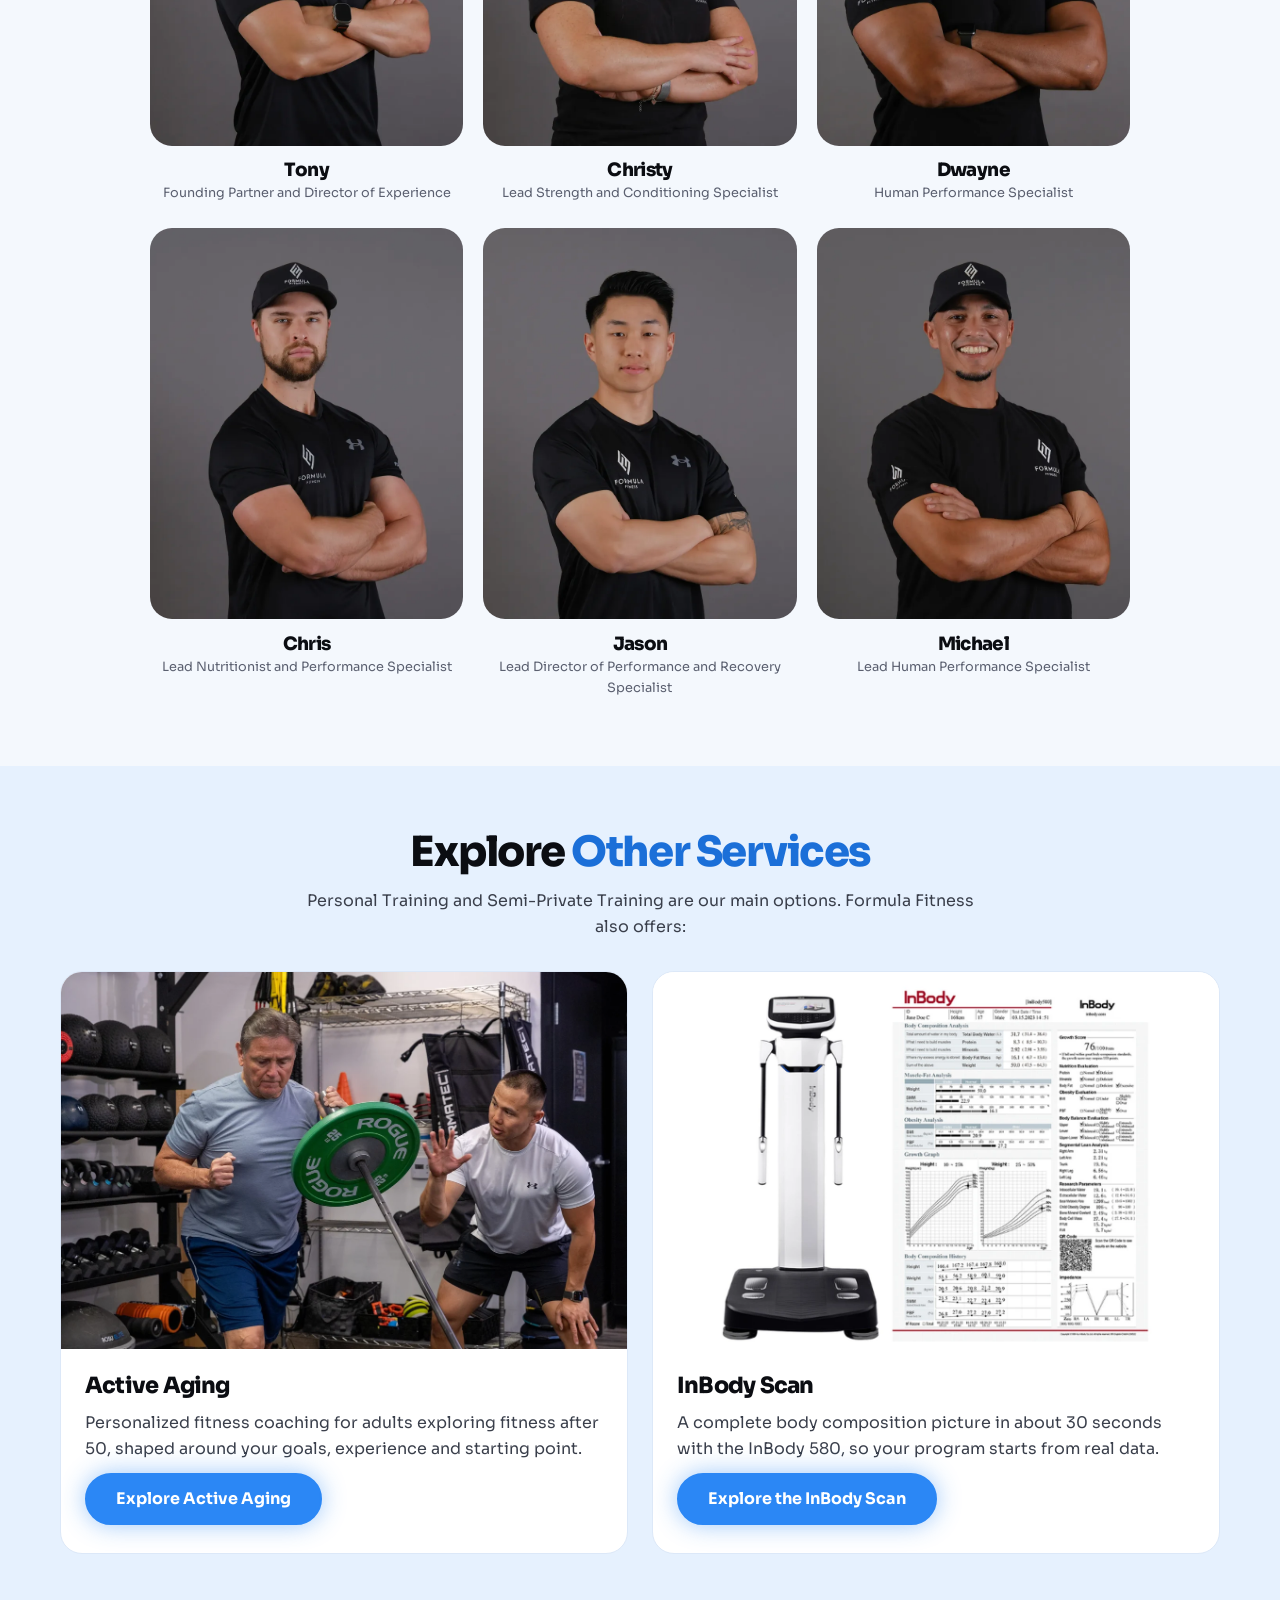
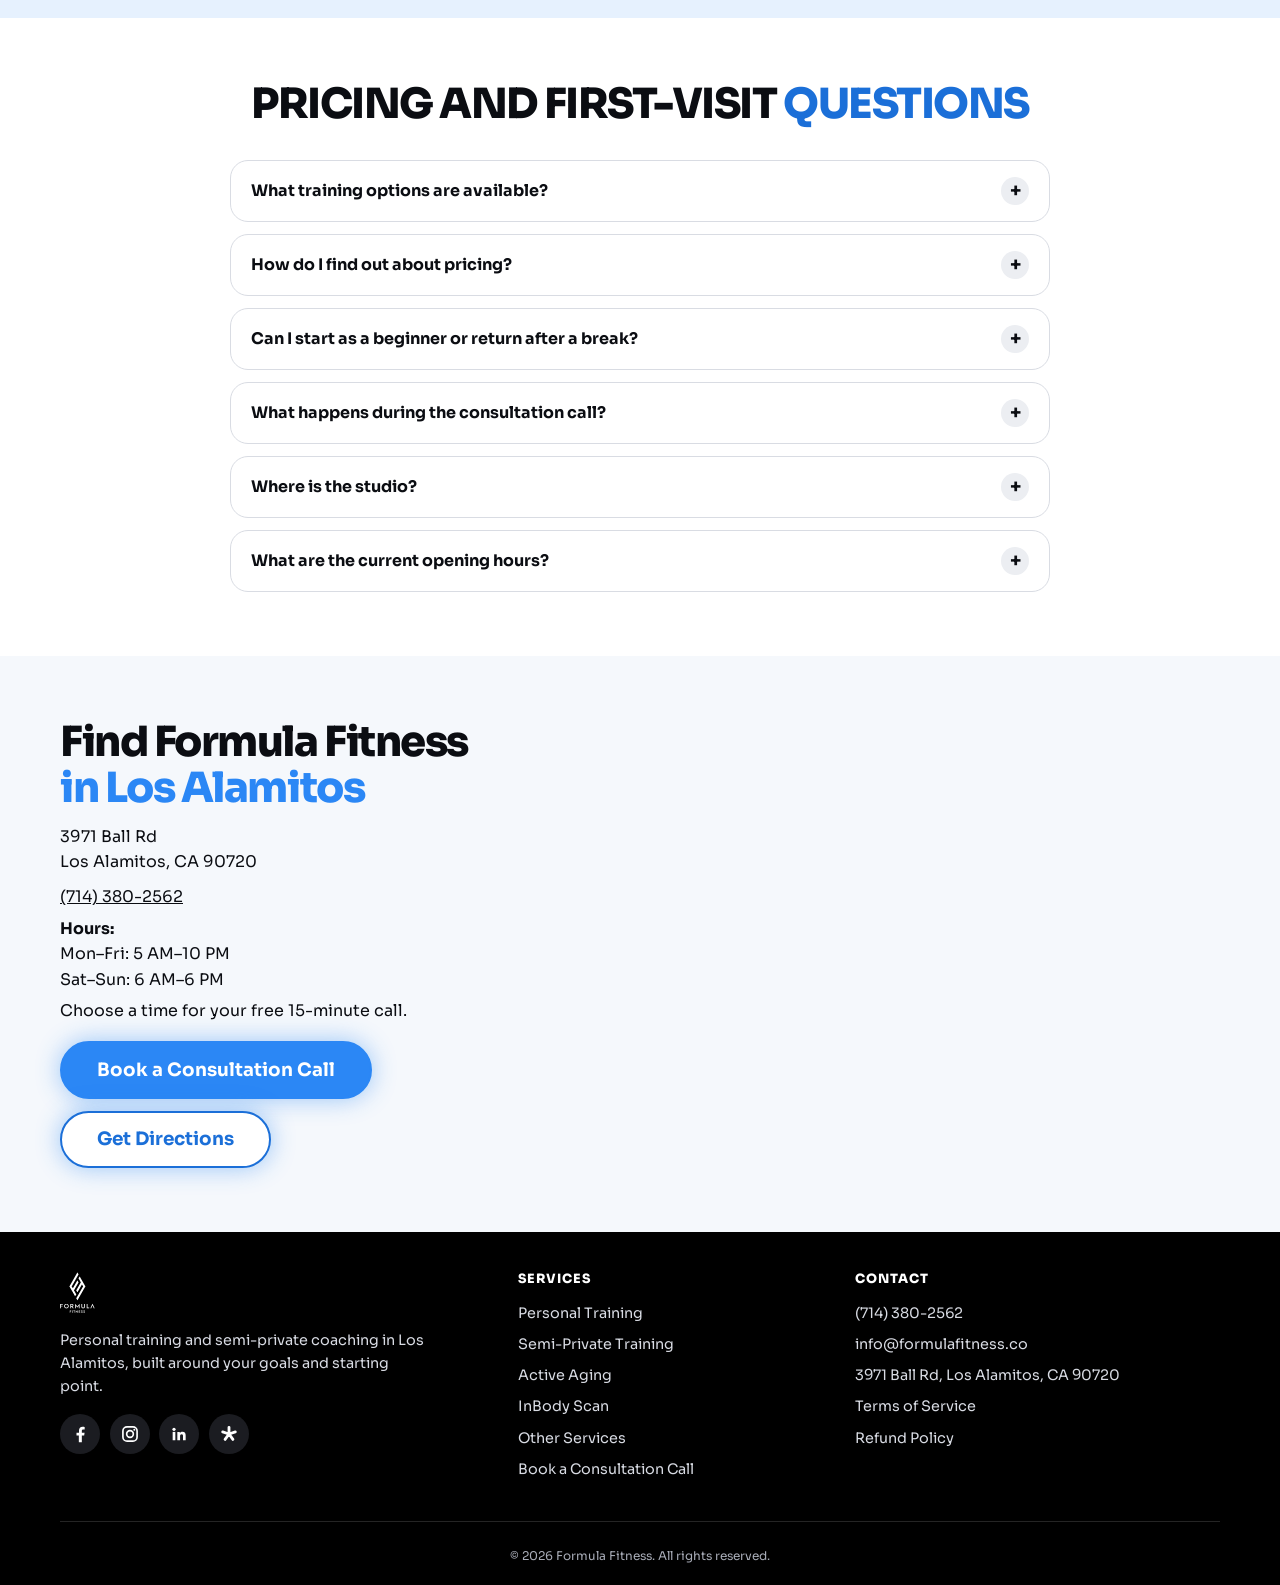
==== commit a0661e21: "Add files via upload" ====
--- a/public/index.html
+++ b/public/index.html
@@ -10,24 +10,24 @@
 })(window,document,'script','dataLayer','GTM-K28JZ7N');</script>
 <!-- End Google Tag Manager -->
 <meta name="viewport" content="width=device-width, initial-scale=1">
-<title>Fitness Coaching for Adults 50+ in Los Alamitos | Formula Fitness</title>
-<meta name="description" content="Personalized fitness coaching in Los Alamitos, CA for adults over 50, built around your goals and starting point. Book a consultation call.">
-<link rel="canonical" href="https://active-aging.formulafitness.co/">
+<title>Formula Fitness Los Alamitos | Personal Training &amp; Semi-Private</title>
+<meta name="description" content="Formula Fitness in Los Alamitos, CA. Explore one-on-one personal training and semi-private coaching, then book a free 15-minute consultation call.">
+<link rel="canonical" href="https://brand.formulafitness.co/">
 <meta name="robots" content="index, follow, max-image-preview:large, max-snippet:-1, max-video-preview:-1">
 <meta property="og:type" content="website">
 <meta property="og:site_name" content="Formula Fitness">
-<meta property="og:url" content="https://active-aging.formulafitness.co/">
-<meta property="og:title" content="Fitness Coaching for Adults 50+ in Los Alamitos | Formula Fitness">
-<meta property="og:description" content="Personalized fitness coaching in Los Alamitos, CA for adults over 50, built around your goals and starting point. Book a consultation call.">
-<meta property="og:image" content="https://active-aging.formulafitness.co/images/og-share-20261124.jpg">
+<meta property="og:url" content="https://brand.formulafitness.co/">
+<meta property="og:title" content="Formula Fitness Los Alamitos | Personal Training &amp; Semi-Private">
+<meta property="og:description" content="Explore one-on-one personal training and semi-private coaching, then book a free 15-minute consultation call.">
+<meta property="og:image" content="https://brand.formulafitness.co/images/og-share-20261124.jpg">
 <meta property="og:image:type" content="image/jpeg">
 <meta property="og:image:width" content="1200">
 <meta property="og:image:height" content="630">
-<meta property="og:image:alt" content="A Formula Fitness coach guiding an older client through a barbell exercise">
+<meta property="og:image:alt" content="The Formula Fitness coaching team in Los Alamitos">
 <meta name="twitter:card" content="summary_large_image">
-<meta name="twitter:title" content="Fitness Coaching for Adults 50+ in Los Alamitos | Formula Fitness">
-<meta name="twitter:description" content="Personalized fitness coaching in Los Alamitos, CA for adults over 50, built around your goals and starting point. Book a consultation call.">
-<meta name="twitter:image" content="https://active-aging.formulafitness.co/images/og-share-20261124.jpg">
+<meta name="twitter:title" content="Formula Fitness Los Alamitos | Personal Training &amp; Semi-Private">
+<meta name="twitter:description" content="Explore one-on-one personal training and semi-private coaching, then book a free 15-minute consultation call.">
+<meta name="twitter:image" content="https://brand.formulafitness.co/images/og-share-20261124.jpg">
 <meta name="theme-color" content="#000000">
 <link rel="icon" href="favicon.ico?v=20261030" sizes="any">
 <link rel="icon" type="image/png" sizes="32x32" href="favicon-32x32.png?v=20261030">
@@ -50,8 +50,8 @@
    "@id": "https://formulafitness.co/#business",
    "name": "Formula Fitness",
    "url": "https://formulafitness.co/",
-   "logo": "https://active-aging.formulafitness.co/images/logo.png",
-   "image": "https://active-aging.formulafitness.co/images/og-share-20261124.jpg",
+   "logo": "https://brand.formulafitness.co/images/logo.png",
+   "image": "https://brand.formulafitness.co/images/og-share-20261124.jpg",
    "address": {
     "@type": "PostalAddress",
     "streetAddress": "3971 Ball Rd",
@@ -96,10 +96,10 @@
   },
   {
    "@type": "WebPage",
-   "@id": "https://active-aging.formulafitness.co/#webpage",
-   "url": "https://active-aging.formulafitness.co/",
-   "name": "Fitness Coaching for Adults 50+ in Los Alamitos | Formula Fitness",
-   "description": "Personalized fitness coaching in Los Alamitos, CA for adults over 50, built around your goals and starting point. Book a consultation call.",
+   "@id": "https://brand.formulafitness.co/#webpage",
+   "url": "https://brand.formulafitness.co/",
+   "name": "Formula Fitness in Los Alamitos | Personal Training & Semi-Private Coaching",
+   "description": "Formula Fitness in Los Alamitos, CA. Explore one-on-one personal training and semi-private coaching, then book a free 15-minute consultation call.",
    "inLanguage": "en-US",
    "isPartOf": {
     "@type": "WebSite",
@@ -112,43 +112,19 @@
    },
    "primaryImageOfPage": {
     "@type": "ImageObject",
-    "url": "https://active-aging.formulafitness.co/images/og-share-20261124.jpg"
+    "url": "https://brand.formulafitness.co/images/og-share-20261124.jpg"
    }
   },
   {
    "@type": "FAQPage",
-   "@id": "https://active-aging.formulafitness.co/#faq",
+   "@id": "https://brand.formulafitness.co/#faq",
    "mainEntity": [
     {
      "@type": "Question",
-     "name": "Can I start as a beginner?",
-     "acceptedAnswer": {
-      "@type": "Answer",
-      "text": "Yes. Your coach starts with your goals, experience and current ability, and explains each exercise. Tell us about your background when you book."
-     }
-    },
-    {
-     "@type": "Question",
-     "name": "Can I return to exercise after a break?",
-     "acceptedAnswer": {
-      "@type": "Answer",
-      "text": "Yes. Share your history and what you would like to get back to. Your coach will discuss a suitable way to restart, adjusting as your ability changes."
-     }
-    },
-    {
-     "@type": "Question",
-     "name": "What training format is available?",
-     "acceptedAnswer": {
-      "@type": "Answer",
-      "text": "Formula Fitness offers one-on-one Personal Training and Semi-Private Training. Your coach will explain which formats are available for Active Aging and which may suit you."
-     }
-    },
-    {
-     "@type": "Question",
-     "name": "How is scheduling arranged?",
-     "acceptedAnswer": {
-      "@type": "Answer",
-      "text": "Session times are arranged with the studio after your conversation. Choose a consultation time in the calendar; current availability is discussed on the call."
+     "name": "What training options are available?",
+     "acceptedAnswer": {
+      "@type": "Answer",
+      "text": "Formula Fitness offers one-on-one Personal Training and Semi-Private Training, where you follow your own plan with coach guidance in a small-group environment. Use the cards above to explore each option."
      }
     },
     {
@@ -156,7 +132,23 @@
      "name": "How do I find out about pricing?",
      "acceptedAnswer": {
       "@type": "Answer",
-      "text": "Pricing depends on the training option that suits you. Book a consultation call and the studio will discuss suitable options and pricing with you."
+      "text": "Pricing depends on the training option that suits you. Book a free 15-minute consultation call and we will discuss suitable options and pricing with you."
+     }
+    },
+    {
+     "@type": "Question",
+     "name": "Can I start as a beginner or return after a break?",
+     "acceptedAnswer": {
+      "@type": "Answer",
+      "text": "Yes. Your coach starts with your goals, experience and current ability, then adjusts exercises as your strength and confidence grow. Tell us about your background on the call."
+     }
+    },
+    {
+     "@type": "Question",
+     "name": "What happens during the consultation call?",
+     "acceptedAnswer": {
+      "@type": "Answer",
+      "text": "On your free 15-minute call we will talk through your goals, your experience, the training options available, current availability and pricing, and what the next steps look like."
      }
     },
     {
@@ -169,10 +161,10 @@
     },
     {
      "@type": "Question",
-     "name": "What happens after I book?",
-     "acceptedAnswer": {
-      "@type": "Answer",
-      "text": "You choose a time in the calendar, enter your details and receive a booking confirmation. On the call, the studio will talk through your goals and starting point, suitable training options, scheduling and pricing, and explain the next steps."
+     "name": "What are the current opening hours?",
+     "acceptedAnswer": {
+      "@type": "Answer",
+      "text": "The studio is open Monday to Friday, 5 AM to 10 PM, and Saturday and Sunday, 6 AM to 6 PM. Hours can change, so check the Google listing or ask on your consultation call."
      }
     }
    ]
@@ -217,9 +209,8 @@
   <a class="logo" href="#top"><img src="images/logo.png" width="35" height="40" alt="Formula Fitness Logo"></a>
   <nav id="site-nav" aria-label="Main">
    <ul>
-    <li><a href="#suits">Who It Suits</a></li>
-    <li><a href="#how">How It Works</a></li>
-    <li><a href="#book-consultation">Consultation</a></li>
+    <li><a href="#training">Training</a></li>
+    <li><a href="#results">Results</a></li>
     <li><a href="#trainers">Coaches</a></li>
     <li><a href="#faq">FAQs</a></li>
     <li><a href="#location">Location</a></li>
@@ -234,74 +225,57 @@
 
 <main id="main">
 
-<!-- 1. HERO: Jason D. (General Manager) video, click-to-play, captioned, with transcript. No autoplay. -->
+<!-- 2. HERO -->
 <section class="hero" id="top">
- <div class="hero-main hv">
-  <div class="wrap hv-grid">
+ <div class="hero-main hb-main">
+  <img class="hero-photo hb" src="images/hero-team-1280.webp" srcset="images/hero-team-640.webp 640w, images/hero-team-960.webp 960w, images/hero-team-1280.webp 1280w, images/hero-team-1600.webp 1600w, images/hero-team-1920.webp 1920w" sizes="(min-width:900px) 66vw, 92vw" width="1920" height="1280" alt="The Formula Fitness coaching team seated and standing together in the Los Alamitos studio" fetchpriority="high">
+  <div class="wrap hero-in">
    <div class="hero-copy">
-    <p class="eyebrow">Active Aging <span aria-hidden="true">&middot;</span> Los Alamitos, CA</p>
-    <h1>Strength and Confidence <span class="hl">After 50</span></h1>
-    <p class="hero-sub">Personalized fitness coaching in Los Alamitos, shaped around your goals, experience and starting point.</p>
-    <div class="hero-links"><a class="btn btn-lg" href="#book-consultation" data-booking-cta="hero">Book a Consultation Call</a><a class="text-link" href="#how">See how the coaching works</a></div>
-    <div class="mock-ratings hero-rate"><a href="https://www.google.com/maps/search/?api=1&amp;query=Formula+Fitness+3971+Ball+Rd+Los+Alamitos" target="_blank" rel="noopener noreferrer"><strong>&#9733; 4.9</strong> Google &middot; 38 reviews</a><a href="https://www.yelp.com/biz/formula-fitness-los-alamitos-4#reviews" target="_blank" rel="noopener noreferrer"><strong>&#9733; 5.0</strong> Yelp &middot; 63 reviews</a></div>
-    <p class="hero-note">Choose a time that suits you to talk with the studio.</p>
+    <p class="eyebrow">Training Studio <span aria-hidden="true">&middot;</span> Los Alamitos, CA</p>
+    <h1><span>Formula Fitness</span> <span class="hl">in Los Alamitos</span></h1>
+    <p class="hero-sub">Explore one-on-one personal training and semi-private coaching built around your goals. Book a free 15-minute consultation call to discuss training options, availability and pricing.</p>
+    <div class="hero-links"><a class="btn btn-lg" href="#book-consultation" data-booking-cta="hero">Book a Consultation Call</a><a class="text-link" href="#training">Explore training options</a></div>
+    <p class="hero-note">Choose a time for your free 15-minute call.</p>
+    <!-- Review figures are historical screenshot figures (4.9 / 38 Google, 5.0 / 63 Yelp). Check before publishing. -->
+    <div class="mock-ratings"><a href="https://www.google.com/maps/search/?api=1&amp;query=Formula+Fitness+3971+Ball+Rd+Los+Alamitos" target="_blank" rel="noopener noreferrer"><strong>★ 4.9</strong> Google · 38 reviews</a><a href="https://www.yelp.com/biz/formula-fitness-los-alamitos-4#reviews" target="_blank" rel="noopener noreferrer"><strong>★ 5.0</strong> Yelp · 63 reviews</a></div>
    </div>
-   <div class="hv-media">
-    <div class="hv-vid" id="heroVideo">
-     <video preload="none" controls playsinline poster="media/jason-poster.webp" width="960" height="540" aria-label="Video: Jason D., General Manager at Formula Fitness, explains the InBody 580 scan">
-      <source src="media/jason-inbody-540p.mp4" type="video/mp4">
-      <track kind="captions" src="media/jason-inbody-captions.vtt" srclang="en" label="English" default>
-      Your browser cannot play this video. A transcript is available below.
-     </video>
-     <button type="button" class="hv-play" hidden aria-label="Play video: Jason D., General Manager, on the InBody 580 scan"><span class="vid-btn" aria-hidden="true">&#9654;</span></button>
-    </div>
-    <details class="transcript"><summary>Read the video transcript</summary>
-     <div class="transcript-body">
-      <p>I'm Jason, general manager at Formula Fitness in Los Alamitos. One of the first things we do with every new member is put them on our InBody 580 scanner, and there's a reason for that. Most people walk into a gym with a number in their head, a goal weight.</p>
-      <p>But weight alone doesn't tell you anything useful. You could be losing muscle and gaining fat, and the scale would still go down. That's not progress.</p>
-      <p>That's a problem. The InBody 580 gives us a complete picture in about 30 seconds. No pinching, no guessing.</p>
-      <p>You step on, grab the handle, and it measures everything. We get your exact body fat and fat free mass so we know precisely where you're starting and exactly what needs to be changed. We see your visceral fat area, that's the fat around your internal organs, linked to diabetes, stroke and heart disease.</p>
-      <p>That's the fat that actually matters. We get a full segmental lean and fat analysis meaning we can see exactly where the muscle and fat lives on your body. Right arm, left leg, trunk.</p>
-      <p>If there's an imbalance, we catch it and we program around it. We also track phase angle, which is an indicator of cellular health and cell membrane strength and your ECW to total body water ratio. which can detect swelling, inflammation, and fluid imbalances.</p>
-      <p>Also, your basal metabolic rate, which is how many calories your body burns at rest. That's the starting point for any real nutrition conversation. Now, some people ask, how does this compare to the DEXA scan?</p>
-      <p>A DEXA uses radiation. The InBody 580 uses bioelectrical impedance. It's completely non-invasive, takes about 30 seconds, and the accuracy is right there with the DEXA for what we need in a training environment.</p>
-      <p>Plus, every scan syncs to the InBody app on your phone. So you can see your results, track your history, and watch your progress over time. All in one place.</p>
-      <p>You also get an InBody score, which gives you one single number to track. Simple, easy, and motivating. At Formula Fitness, we don't guess, we measure.</p>
-      <p>We build your program around real data and we track over time so you can actually see what's working. If you want to know where you really stand, book your InBody scan with us. It's the smartest first step you can take.</p>
-     </div>
-    </details>
-   </div>
-  </div>
- </div>
-</section>
-
-<!-- 2. WHO THE PROGRAM SUITS. Suitability statements are always subject to the coach's assessment. -->
-<section class="blue-tint sec aa" id="suits" aria-labelledby="suits-t">
- <div class="wrap">
-  <h2 class="center" id="suits-t">Who the Program <span class="hl">Suits</span></h2>
-  <p class="sub-lead">Active Aging is for adults exploring fitness after 50. Whatever your starting point, a conversation with the studio is a good first step.</p>
-  <div class="bcards">
-   <article class="bcard"><i class="ibox"><svg class="ic"><use href="#i-user"/></svg></i><h3>Starting Exercise</h3><p>New to structured exercise? Talk through where you are today and what you would like to work toward.</p></article>
-   <article class="bcard"><i class="ibox"><svg class="ic"><use href="#i-pulse"/></svg></i><h3>Returning After a Break</h3><p>Coming back after time away? Discuss your history and how a coach could help you ease back in.</p></article>
-   <article class="bcard"><i class="ibox"><svg class="ic"><use href="#i-heart"/></svg></i><h3>Everyday Strength and Confidence</h3><p>Want to feel stronger and more confident in the activities you do every day? Share what matters to you.</p></article>
-  </div>
-  <p class="note">Whether the program suits you is decided with your coach after they understand your goals, experience and current ability. If you have a health concern, speak with your healthcare provider before starting a new exercise program.</p>
- </div>
-</section>
-
-<!-- 3. WHAT MEMBERS SAY + REAL PEOPLE. REAL RESULTS. (same 24-comparison slider as the Personal Training and Semi-Private pages): live Google/Yelp review links. Individual testimonial quotes are added only once exact, verified text and permission are supplied. -->
-<section class="light sec aa" id="reviews" aria-labelledby="rev-t">
- <div class="wrap center">
-  <h2 id="rev-t">What Members <span class="hl">Say</span></h2>
-  <p class="sub-lead">Read what Formula Fitness members say about their coaching experience on Google and Yelp.</p>
-  <div class="rev-cards">
-   <a class="rev-card" href="https://www.google.com/maps/search/?api=1&amp;query=Formula+Fitness+3971+Ball+Rd+Los+Alamitos" target="_blank" rel="noopener noreferrer"><span class="rev-stars" aria-hidden="true">&#9733;&#9733;&#9733;&#9733;&#9733;</span><strong>4.9 on Google</strong><span>38 reviews &middot; Read on Google</span></a>
-   <a class="rev-card" href="https://www.yelp.com/biz/formula-fitness-los-alamitos-4#reviews" target="_blank" rel="noopener noreferrer"><span class="rev-stars" aria-hidden="true">&#9733;&#9733;&#9733;&#9733;&#9733;</span><strong>5.0 on Yelp</strong><span>63 reviews &middot; Read on Yelp</span></a>
-  </div>
-  <div id="results" class="res-block">
-   <h2 class="res-h" id="res-t">Real People. <span class="hl">Real Results.</span></h2>
-   <p class="res-sub">Progress looks different for everyone. Explore individual journeys from the Formula Fitness community.</p>
-   <div class="results-slider" id="mockResults" aria-label="Before-and-after photos">
+  </div>
+ </div>
+ <div class="strip" role="list">
+  <div class="wrap strip-in">
+   <p role="listitem"><svg class="ic" aria-hidden="true"><use href="#i-user"/></svg><span><strong>1:1</strong> Personal Training</span></p>
+   <p role="listitem"><svg class="ic" aria-hidden="true"><use href="#i-users"/></svg><span>Semi-Private Coaching</span></p>
+   <p role="listitem"><svg class="ic" aria-hidden="true"><use href="#i-pin"/></svg><span>Los Alamitos, CA</span></p>
+  </div>
+ </div>
+</section>
+
+<!-- 3. CHOOSE YOUR TRAINING -->
+<section class="light sec" id="training" aria-labelledby="train-t">
+ <div class="wrap">
+  <h2 class="center" id="train-t">Choose Your <span class="hl">Training</span></h2>
+  <p class="sub-lead">Two ways to train with a coach at Formula Fitness. Not sure which fits you? Book a call and we will talk it through.</p>
+  <div class="choose">
+   <article class="pcard">
+    <img src="images/coach-supervised-kettlebell-hold.webp" width="1200" height="800" alt="A Formula Fitness coach watching a client hold two kettlebells" loading="eager">
+    <div class="pbody"><h3>Personal Training</h3><p>One-on-one coaching with a training plan shaped around your goals, experience and starting point.</p>
+     <a class="btn" href="https://personal-training.formulafitness.co/" target="_blank" rel="noopener noreferrer" data-carry-attr>Explore Personal Training</a></div>
+   </article>
+   <article class="pcard">
+    <img src="images/semi-build-strength-960.webp" srcset="images/semi-build-strength-480.webp 480w, images/semi-build-strength-720.webp 720w, images/semi-build-strength-960.webp 960w, images/semi-build-strength-1200.webp 1200w" sizes="(min-width:800px) 46vw, 92vw" width="1200" height="800" alt="Formula Fitness members training together in the studio with coach guidance" loading="eager">
+    <div class="pbody"><h3>Semi-Private Training</h3><p>Your own training plan with coach guidance and the encouragement of a small-group environment.</p>
+     <a class="btn" href="https://semi-private.formulafitness.co/" target="_blank" rel="noopener noreferrer" data-carry-attr>Explore Semi-Private Training</a></div>
+   </article>
+  </div>
+ </div>
+</section>
+
+<!-- 4. CLIENT RESULTS AND EXPERIENCES. Results photos: faces blurred in the files. Permission/identity still to confirm (HANDOFF.md). No testimonials were supplied, so none are shown. -->
+<section class="sec blue-tint" id="results" aria-labelledby="res-t">
+ <div class="wrap">
+  <h2 class="center" id="res-t">Real People. <span class="hl">Real Results.</span></h2>
+  <p class="res-sub">Progress looks different for everyone. Explore individual journeys from the Formula Fitness community.</p>
+  <div class="results-slider" id="mockResults" aria-label="Before-and-after photos">
    <figure class="rcard"><img src="images/results/result-01.webp" width="1080" height="1080" loading="eager" decoding="async" alt="Formula Fitness community before-and-after comparison 1"></figure>
    <figure class="rcard"><img src="images/results/result-02.webp" width="1080" height="1080" loading="eager" decoding="async" alt="Formula Fitness community before-and-after comparison 2"></figure>
    <figure class="rcard"><img src="images/results/result-03.webp" width="1080" height="1080" loading="eager" decoding="async" alt="Formula Fitness community before-and-after comparison 3"></figure>
@@ -327,52 +301,33 @@
    <figure class="rcard"><img src="images/results/result-23.webp" width="1080" height="1080" loading="eager" decoding="async" alt="Formula Fitness community before-and-after comparison 23"></figure>
    <figure class="rcard"><img src="images/results/result-24.webp" width="1080" height="1080" loading="eager" decoding="async" alt="Formula Fitness community before-and-after comparison 24"></figure>
   </div>
-   <div class="mock-controls"><button type="button" id="mockPrev">← Previous</button><span id="mockCount" aria-live="polite"></span><button type="button" id="mockNext">Next →</button><button type="button" id="resultsAutoplay">Pause slideshow</button></div>
-   <p class="res-note">Individual results vary. Training history, consistency and other factors influence outcomes.</p>
-  </div>
-  
- </div>
-</section>
-
-<!-- 5. BOOKING: same GHL calendar, embed and tracking hooks as the Brand page. Calendar URL is set by tracking.js (adds UTM/gclid). -->
-<section class="blue-tint sec booking-section" id="book-consultation" aria-labelledby="booking-title">
- <div class="wrap">
-  <p class="booking-kicker">FORMULA FITNESS &middot; LOS ALAMITOS</p>
-  <h2 id="booking-title">Book a Consultation Call</h2>
-  <p class="booking-lead">Talk with the studio about your goals and which training options may suit you. Choose a time below.</p>
-    <iframe class="booking-calendar" id="bookingCalendar" title="Book your Formula Fitness consultation call" data-src="https://api.formulafitness.co/widget/bookings/formula-fitness-initial-consultation-15-call" loading="eager"></iframe>
+  <div class="mock-controls"><button type="button" id="mockPrev">← Previous</button><span id="mockCount" aria-live="polite"></span><button type="button" id="mockNext">Next →</button><button type="button" id="resultsAutoplay">Pause slideshow</button></div>
+  <p class="res-note">Individual results vary. Training history, consistency and other factors influence outcomes.</p>
+  <div class="results-reviews"><div class="mock-ratings"><a href="https://www.google.com/maps/search/?api=1&amp;query=Formula+Fitness+3971+Ball+Rd+Los+Alamitos" target="_blank" rel="noopener noreferrer"><strong>★ 4.9</strong> Google · 38 reviews</a><a href="https://www.yelp.com/biz/formula-fitness-los-alamitos-4#reviews" target="_blank" rel="noopener noreferrer"><strong>★ 5.0</strong> Yelp · 63 reviews</a></div></div>
+ </div>
+</section>
+
+<!-- 5. BOOKING -->
+<section class="light sec booking-section" id="book-consultation" aria-labelledby="booking-title">
+ <div class="wrap">
+  <p class="booking-kicker">FORMULA FITNESS · LOS ALAMITOS</p>
+  <h2 id="booking-title">Book Your Free 15-Minute Consultation Call</h2>
+  <p class="booking-lead">Talk with us about your goals, training options and pricing.</p>
+  <!-- Calendar URL is set by tracking.js so campaign parameters (UTM, gclid) travel into the booking. The fallback link works without JavaScript. -->
+  <iframe class="booking-calendar" id="bookingCalendar" title="Book your Formula Fitness consultation call" data-src="https://api.formulafitness.co/widget/bookings/formula-fitness-initial-consultation-15-call" loading="eager"></iframe>
   <noscript><p class="booking-fallback"><a href="https://api.formulafitness.co/widget/bookings/formula-fitness-initial-consultation-15-call" target="_blank" rel="noopener noreferrer">Open the booking calendar</a></p></noscript>
-  <p class="call-alt">Prefer to call? <a href="tel:+17143802562" data-phone="booking">(714) 380-2562</a></p>
- </div>
-</section>
-
-<!-- 3. HOW THE COACHING WORKS. Training format (one-on-one, semi-private or both) is pending confirmation: neutral wording. -->
-<section class="light sec aa" id="how" aria-labelledby="how-t">
- <div class="wrap split">
-  <img src="images/coach-client-tablet-discussion.webp" width="1200" height="800" alt="A Formula Fitness coach talking through a plan with a client" loading="eager">
-  <div>
-   <h2 id="how-t">How the Coaching <span class="hl">Works</span></h2>
-   <ol class="how-steps">
-    <li><b aria-hidden="true">1</b><div><h3>Built around your goals</h3><p>Coaching starts with what you want to achieve, your experience and your starting point.</p></div></li>
-    <li><b aria-hidden="true">2</b><div><h3>Exercise demonstrations</h3><p>Your coach shows you each exercise so you know what to do and why.</p></div></li>
-    <li><b aria-hidden="true">3</b><div><h3>Technique feedback</h3><p>Friendly, practical feedback helps you move with confidence.</p></div></li>
-    <li><b aria-hidden="true">4</b><div><h3>Appropriate progression</h3><p>Exercises are adjusted as your ability changes, at a pace that suits you.</p></div></li>
-    <li><b aria-hidden="true">5</b><div><h3>Ongoing support</h3><p>Encouragement and check-ins help you stay consistent.</p></div></li>
-   </ol>
-   <p class="note">Training format: your coach will explain the formats available and which may suit you during your conversation with the studio.</p>
-  </div>
- </div>
-</section>
-
-<!-- 6. BENEFITS AND FIRST STEPS -->
-<section class="blue-tint sec aa" id="why" aria-labelledby="why-t">
- <div class="wrap">
-  <h2 class="center" id="why-t">Benefits and <span class="hl">First Steps</span></h2>
+ </div>
+</section>
+
+<!-- 6. WHY TRAIN AT FORMULA FITNESS -->
+<section class="light sec" id="why" aria-labelledby="why-t">
+ <div class="wrap">
+  <h2 class="center" id="why-t">Why Train at <span class="hl">Formula Fitness?</span></h2>
   <div class="bcards four">
-   <article class="bcard"><i class="ibox"><svg class="ic"><use href="#i-bars"/></svg></i><h3>Everyday Strength</h3><p>Train toward the strength you want for the activities that matter to you.</p></article>
-   <article class="bcard"><i class="ibox"><svg class="ic"><use href="#i-pulse"/></svg></i><h3>Movement Confidence</h3><p>Learn how to move well, with exercises explained and demonstrated.</p></article>
-   <article class="bcard"><i class="ibox"><svg class="ic"><use href="#i-user"/></svg></i><h3>Coaching Guidance</h3><p>A coach who understands your goals and adjusts the plan with you.</p></article>
-   <article class="bcard"><i class="ibox"><svg class="ic"><use href="#i-heart"/></svg></i><h3>Consistency</h3><p>Structure and encouragement that make it easier to keep going.</p></article>
+   <article class="bcard"><i class="ibox"><svg class="ic"><use href="#i-user"/></svg></i><h3>Built Around Your Goals</h3><p>Coaching starts with your goals, experience and current ability, so training suits where you are today.</p></article>
+   <article class="bcard"><i class="ibox"><svg class="ic"><use href="#i-pulse"/></svg></i><h3>Demonstrations &amp; Feedback</h3><p>Get exercise demonstrations and technique feedback so you understand how to train with confidence.</p></article>
+   <article class="bcard"><i class="ibox"><svg class="ic"><use href="#i-bars"/></svg></i><h3>Progress Reviews</h3><p>Review what is improving and adjust your training appropriately as your ability changes.</p></article>
+   <article class="bcard"><i class="ibox"><svg class="ic"><use href="#i-heart"/></svg></i><h3>Structure &amp; Accountability</h3><p>Scheduled sessions, encouragement and accountability help bring structure to your routine.</p></article>
   </div>
   <div class="vid-wrap">
    <h3 class="center">See <span class="hl">Formula Fitness</span> in Action</h3>
@@ -380,18 +335,10 @@
     <button type="button" class="vid-play" aria-label="Play video: Formula Fitness"><img src="https://i.ytimg.com/vi/3ktIZoJ0X20/hqdefault.jpg" alt="" width="480" height="360" loading="eager"><span class="vid-btn" aria-hidden="true">&#9654;</span></button>
    </div>
   </div>
-  <h3 class="center first-t">Your first steps</h3>
-  <ol class="book-steps four-steps">
-   <li><b aria-hidden="true">1</b><span>Book a consultation call.</span></li>
-   <li><b aria-hidden="true">2</b><span>Tell us about your goals, experience and starting point.</span></li>
-   <li><b aria-hidden="true">3</b><span>Your coach assesses what will suit you.</span></li>
-   <li><b aria-hidden="true">4</b><span>Talk through suitable training options, scheduling and pricing.</span></li>
-  </ol>
-  <p class="center"><a class="btn btn-lg" href="#book-consultation" data-booking-cta="steps">Book a Consultation Call</a></p>
- </div>
-</section>
-
-<!-- 7. MEET THE COACHES. Names/roles/photos are the current approved ones from the other pages. Verified experience with older adults was not supplied. -->
+ </div>
+</section>
+
+<!-- 7. MEET THE COACHES. Roster, titles and photos carried over from the Personal Training page. Confirm the roster before publishing. -->
 <section class="light sec team-sec" id="trainers" aria-labelledby="team-t">
  <div class="wrap">
   <div class="head"><h2 class="up" id="team-t">MEET THE COACHES</h2>
@@ -409,23 +356,42 @@
  </div>
 </section>
 
-<!-- 8. FAQ -->
-<section class="blue-tint sec faq-sec" id="faq" aria-labelledby="faq-t">
- <div class="wrap">
-  <h2 class="center up" id="faq-t">ACTIVE AGING <span class="hl">QUESTIONS</span></h2>
+<!-- 8. OTHER SERVICES. Descriptions and destination links were not supplied: highlighted placeholders must be replaced (tools/check-placeholders.py). -->
+<section class="blue-tint sec" id="services" aria-labelledby="svc-t">
+ <div class="wrap">
+  <h2 class="center" id="svc-t">Explore <span class="hl">Other Services</span></h2>
+  <p class="sub-lead">Personal Training and Semi-Private Training are our main options. Formula Fitness also offers:</p>
+  <div class="choose">
+   <article class="pcard">
+    <img src="images/active-aging-coach-barbell.webp" width="1200" height="800" alt="A Formula Fitness coach guiding an older client through a barbell exercise" loading="eager">
+    <div class="pbody"><h3>Active Aging</h3><p>Personalized fitness coaching for adults exploring fitness after 50, shaped around your goals, experience and starting point.</p>
+     <a class="btn" href="https://active-aging.formulafitness.co/" data-carry-attr>Explore Active Aging</a></div>
+   </article>
+   <article class="pcard">
+    <img src="images/inbody-machine-report.webp" width="1200" height="800" alt="The InBody 580 scanner next to a sample InBody body composition report" loading="eager">
+    <div class="pbody"><h3>InBody Scan</h3><p>A complete body composition picture in about 30 seconds with the InBody 580, so your program starts from real data.</p>
+     <a class="btn" href="https://inbody.formulafitness.co/" data-carry-attr>Explore the InBody Scan</a></div>
+   </article>
+  </div>
+ </div>
+</section>
+
+<!-- 9. FAQ -->
+<section class="light sec faq-sec" id="faq" aria-labelledby="faq-t">
+ <div class="wrap">
+  <h2 class="center up" id="faq-t">PRICING AND FIRST-VISIT <span class="hl">QUESTIONS</span></h2>
   <div class="faq-list">
-   <details><summary>Can I start as a beginner?</summary><p>Yes. Your coach starts with your goals, experience and current ability, and explains each exercise. Tell us about your background when you book.</p></details>
-   <details><summary>Can I return to exercise after a break?</summary><p>Yes. Share your history and what you would like to get back to. Your coach will discuss a suitable way to restart, adjusting as your ability changes.</p></details>
-   <details><summary>What training format is available?</summary><p>Formula Fitness offers one-on-one Personal Training and Semi-Private Training. Your coach will explain which formats are available for Active Aging and which may suit you.</p></details>
-   <details><summary>How is scheduling arranged?</summary><p>Session times are arranged with the studio after your conversation. Choose a consultation time in the calendar; current availability is discussed on the call.</p></details>
-   <details><summary>How do I find out about pricing?</summary><p>Pricing depends on the training option that suits you. Book a consultation call and the studio will discuss suitable options and pricing with you.</p></details>
+   <details><summary>What training options are available?</summary><p>Formula Fitness offers one-on-one Personal Training and Semi-Private Training, where you follow your own plan with coach guidance in a small-group environment. Use the cards above to explore each option.</p></details>
+   <details><summary>How do I find out about pricing?</summary><p>Pricing depends on the training option that suits you. Book a free 15-minute consultation call and we will discuss suitable options and pricing with you.</p></details>
+   <details><summary>Can I start as a beginner or return after a break?</summary><p>Yes. Your coach starts with your goals, experience and current ability, then adjusts exercises as your strength and confidence grow. Tell us about your background on the call.</p></details>
+   <details><summary>What happens during the consultation call?</summary><p>On your free 15-minute call we will talk through your goals, your experience, the training options available, current availability and pricing, and what the next steps look like.</p></details>
    <details><summary>Where is the studio?</summary><p><a href="https://www.google.com/maps/place/Formula+Fitness/@33.8179361,-118.0661915,17z" target="_blank" rel="noopener noreferrer">3971 Ball Rd, Los Alamitos, CA 90720.</a></p></details>
-   <details><summary>What happens after I book?</summary><p>You choose a time in the calendar, enter your details and receive a booking confirmation. On the call, the studio will talk through your goals and starting point, suitable training options, scheduling and pricing, and explain the next steps.</p></details>
-  </div>
- </div>
-</section>
-
-<!-- 9. LOCATION AND FINAL CTA -->
+   <details><summary>What are the current opening hours?</summary><p>The studio is open Monday to Friday, 5 AM to 10 PM, and Saturday and Sunday, 6 AM to 6 PM. Hours can change, so check the Google listing or ask on your consultation call.</p></details>
+  </div>
+ </div>
+</section>
+
+<!-- 10. LOCATION AND FINAL CTA -->
 <section class="loc sec" id="location" aria-labelledby="loc-t">
  <div class="wrap loc-grid">
   <div>
@@ -433,7 +399,7 @@
    <address>3971 Ball Rd<br>Los Alamitos, CA 90720</address>
    <p><a href="tel:+17143802562" data-phone="location">(714) 380-2562</a></p>
    <p><strong>Hours:</strong><br>Mon&ndash;Fri: 5 AM&ndash;10 PM<br>Sat&ndash;Sun: 6 AM&ndash;6 PM</p>
-   <p>Choose a time that suits you to talk with the studio.</p>
+   <p>Choose a time for your free 15-minute call.</p>
    <div class="loc-actions"><a class="btn btn-lg" href="#book-consultation" data-booking-cta="location">Book a Consultation Call</a><a class="btn btn-lg btn-outline" href="https://www.google.com/maps/dir/?api=1&amp;destination=3971+Ball+Rd+Los+Alamitos+CA+90720" target="_blank" rel="noopener noreferrer">Get Directions</a></div>
   </div>
   <iframe title="Map to Formula Fitness on Ball Road" loading="eager" src="https://maps.google.com/maps?q=3971%20Ball%20Rd%2C%20Los%20Alamitos%2C%20CA%2090720&amp;z=15&amp;output=embed"></iframe>
@@ -450,7 +416,7 @@
  <div class="wrap fgrid">
   <div>
    <img src="images/logo.png" width="35" height="40" alt="Formula Fitness Logo">
-   <p>Fitness coaching in Los Alamitos, built around your goals and starting point.</p>
+   <p>Personal training and semi-private coaching in Los Alamitos, built around your goals and starting point.</p>
    <p class="soc">
     <a href="https://www.facebook.com/FormulaFitnesslosalamitos/" aria-label="Formula Fitness on Facebook" target="_blank" rel="noopener noreferrer"><svg class="ic sic" aria-hidden="true" focusable="false"><use href="#s-fb"/></svg></a>
     <a href="https://www.instagram.com/formulafitness.co/" aria-label="Formula Fitness on Instagram" target="_blank" rel="noopener noreferrer"><svg class="ic sic" aria-hidden="true" focusable="false"><use href="#s-ig"/></svg></a>
@@ -459,10 +425,11 @@
    </p>
   </div>
   <div><h3>SERVICES</h3><ul>
-   <li><a href="https://personal-training.formulafitness.co/" data-carry-attr>Personal Training</a></li>
-   <li><a href="https://semi-private.formulafitness.co/" target="_blank" rel="noopener noreferrer" data-carry-attr>Semi-Private Training</a></li>
+   <li><a href="https://personal-training.formulafitness.co/" target="_blank" rel="noopener noreferrer" data-carry-attr>Personal Training</a></li>
+   <li><a href="https://semi-private.formulafitness.co/" data-carry-attr>Semi-Private Training</a></li>
+   <li><a href="https://active-aging.formulafitness.co/" data-carry-attr>Active Aging</a></li>
    <li><a href="https://inbody.formulafitness.co/" data-carry-attr>InBody Scan</a></li>
-   <li><a href="https://formulafitness.co/">Formula Fitness Home</a></li>
+   <li><a href="#services">Other Services</a></li>
    <li><a href="#book-consultation" data-booking-cta="footer">Book a Consultation Call</a></li></ul></div>
   <div><h3>CONTACT</h3><ul>
    <li><a href="tel:+17143802562" data-phone="footer">(714) 380-2562</a></li>
--- a/public/style.css
+++ b/public/style.css
@@ -183,7 +183,7 @@
 /* consultation steps */
 .steps{list-style:none;margin:2rem 0 0;padding:0;display:grid;gap:1.1rem;counter-reset:s}
 .steps li{display:flex;gap:1rem;align-items:flex-start;background:#fff;border:1px solid var(--line);border-radius:20px;padding:1.4rem 1.3rem}
-.how-steps b{flex:none;width:46px;height:46px;border-radius:50%;background:var(--blue-ink);color:#fff;display:grid;place-items:center;font-size:.95rem;font-weight:800}
+.steps b{flex:none;width:46px;height:46px;border-radius:50%;background:var(--blue-ink);color:#fff;display:grid;place-items:center;font-size:.95rem;font-weight:800}
 .steps h3{font-size:1.05rem;margin-bottom:.35rem}
 .steps p{margin:0;font-size:.9rem;color:var(--ink2);line-height:1.55}
 @media(min-width:900px){.steps{grid-template-columns:repeat(3,1fr);gap:1.5rem}}
@@ -405,117 +405,6 @@
 .vid-btn{position:absolute;left:50%;top:50%;transform:translate(-50%,-50%);width:76px;height:76px;border-radius:50%;background:var(--blue);color:#fff;display:grid;place-items:center;font-size:28px;padding-left:5px;box-shadow:0 0 30px rgba(35,132,255,.6)}
 .vid-play:focus-visible{outline:3px solid #fff;outline-offset:-6px}
 
-/* Active Aging page */
-.aa p,.aa li{font-size:1.0625rem;line-height:1.7}
-.aa .bcard p{font-size:1rem}
-.note{text-align:center;max-width:46rem;margin:1.5rem auto 0;color:var(--ink2);font-size:.98rem;line-height:1.65}
-.note.left{margin:.5rem 0 1rem;text-align:left}
-.split{display:grid;gap:1.75rem;align-items:center}
-.split>img{width:100%;height:auto;border-radius:20px;aspect-ratio:3/2;object-fit:cover}
-@media(min-width:900px){.split{grid-template-columns:1fr 1.1fr;gap:3rem}}
-.how-steps{list-style:none;margin:1.25rem 0 0;padding:0;display:grid;grid-template-columns:1fr;gap:.9rem}
-.how-steps li{display:flex;gap:.9rem;align-items:flex-start;background:none;border:0;padding:0}
-.how-steps b{flex:none;width:36px;height:36px;border-radius:50%;background:var(--blue-ink);color:#fff;display:grid;place-items:center;font-size:.9rem}
-.how-steps h3{margin:0 0 .15rem;font-size:1.1rem}.how-steps p{margin:0;color:var(--ink2)}
-.exp-grid{display:grid;gap:1rem;margin-top:1.5rem}
-@media(min-width:800px){.exp-grid{grid-template-columns:1fr 1fr}}
-.exp-ph{min-height:160px;border:2px dashed #9db8dc;border-radius:20px;display:grid;place-items:center;text-align:center;padding:1.5rem;background:#f4f8ff}
-.cal-slot{max-width:46rem;margin:1.5rem auto 0;padding:1.5rem;border:2px dashed #9db8dc;border-radius:20px;background:#fff;text-align:center}
-.cal-slot[hidden],.booking-calendar[hidden]{display:none}
-.first-t{margin:2.5rem 0 0;font-size:1.35rem}
-.four-steps{margin-bottom:2rem}
-@media(min-width:800px){.four-steps{grid-template-columns:repeat(4,1fr);max-width:none}}
-@media(prefers-reduced-motion:reduce){*,*::before,*::after{animation:none!important;transition:none!important;scroll-behavior:auto!important}}
-
-/* Active Aging refinements */
-html{font-size:100%}
-body p,body li,body summary,body address,body .hero-note,body .foot a,body .foot p,body .note,body .book-steps li,body .tcard p,body .loc-actions .btn,body .text-link,body .mock-phone{font-size:max(1rem,16px)}
-body .eyebrow,body .booking-kicker{font-size:max(.8125rem,13px)}
-body p,body li{line-height:1.65}
-.call-panel{max-width:40rem;margin:1.75rem auto 0;display:grid;gap:1rem;justify-items:center;text-align:center;padding:1.75rem 1.25rem;background:#fff;border:1px solid var(--line);border-radius:20px}
-.call-panel p{margin:0;color:var(--ink2)}
-.call-num{font-size:clamp(1.8rem,7vw,2.6rem);font-weight:800;color:var(--ink);text-decoration:none;letter-spacing:-.01em}
-.call-panel[hidden]{display:none}
-.hero-links{flex-wrap:wrap}
-@media(max-width:699px){.hero-links .btn-lg{width:100%;white-space:normal;text-align:center}}
-.btn{white-space:normal}
-summary{min-height:48px;display:flex;align-items:center}
-.faq-list summary{padding-top:.9rem;padding-bottom:.9rem}
-.team-sec .track{max-width:100%}
-img,iframe{max-width:100%}
-.hero-photo.hb{object-position:50% 40%}
-@media(max-width:899px){.hero-photo.hb{aspect-ratio:3/2;max-height:none;width:calc(100% - 2.5rem);height:auto}}
-/* v3 fit + legibility */
-body a.btn,body a.btn-lg,body a.btn-sm,body .btn{font-size:1rem}
-body .faq-list p,body details p,body .tcard p{font-size:1rem}
-.hdr nav a,.hdr .mock-phone{display:inline-flex;align-items:center;min-height:44px;font-size:1rem}
-.hdr .header-booking,.hdr .menu-btn{min-height:44px;font-size:1rem}
-@media(max-width:699px){
- .track.team{display:grid;grid-template-columns:repeat(2,minmax(0,1fr));gap:1.25rem .9rem;overflow:visible;scroll-snap-type:none}
- .track.team>*{flex:none}
- .team-sec .ctrl{display:none}
- .tcard h3{font-size:1.05rem}
-}
-body .copy{font-size:.875rem}
-
-.call-alt{margin:.75rem 0 0;color:var(--ink2)}
-.call-alt a{font-weight:700;color:var(--ink);text-underline-offset:3px;display:inline-flex;align-items:center;min-height:44px}
-.booking-section{scroll-margin-top:76px}
-@media(max-width:399px){.hdr .mock-phone{display:none}}
-
-.mock-ratings.hero-rate{display:flex;gap:.6rem;flex-wrap:wrap;margin:1rem 0 .25rem}
-.hero-rate a{display:inline-flex;align-items:center;min-height:44px;padding:.5rem .9rem;border:1px solid #61738b;border-radius:12px;color:#fff;text-decoration:none;font-size:1rem}
-.hero-rate strong{color:#ffc458}
-.rev-cards{display:grid;gap:1rem;margin:1.5rem auto 0;max-width:46rem}
-@media(min-width:700px){.rev-cards{grid-template-columns:1fr 1fr}}
-.rev-card{display:grid;gap:.25rem;justify-items:center;padding:1.5rem 1rem;border:1px solid var(--line);border-radius:20px;background:#f4f8ff;color:var(--ink);text-decoration:none}
-.rev-card strong{font-size:1.4rem}.rev-card span:last-child{color:var(--ink2);font-size:1rem}
-.rev-stars{color:#e6a100;font-size:1.4rem;letter-spacing:.15em}
-.rev-card:hover,.rev-card:focus-visible{border-color:var(--blue)}
-
-.rr-grid{display:grid;gap:1rem;margin:1.5rem auto 0;max-width:1000px}
-@media(min-width:800px){.rr-grid{grid-template-columns:1fr 1fr;gap:1.25rem}}
-.rr-grid figure,.rr-ba{margin:0}
-.rr-grid img{width:100%;height:auto;aspect-ratio:3/2;object-fit:cover;border-radius:20px;display:block}
-.rr-ba{max-width:460px;margin:1.5rem auto 0}
-.rr-ba img{width:100%;height:auto;border-radius:20px;display:block}
-.rr-ba figcaption{margin-top:.6rem;color:var(--ink2);font-size:1rem;line-height:1.6}
-@media(min-width:900px){.hero-main.hb-main .hero-copy{max-width:min(34rem,calc(100% - 44vw - 3rem))}}
-@media(min-width:900px){.hero-main.hb-main .hero-copy{max-width:min(36rem,calc(100% - min(44vw,620px) - 3rem))}}
-
-@media(min-width:900px){.hero-photo.hb{width:min(48vw,700px)}.hero-main.hb-main .hero-copy{max-width:min(36rem,calc(100% - min(48vw,700px) - 3rem))}}
-.rev-layout{display:grid;gap:1.5rem;max-width:960px;margin:1.5rem auto 0;align-items:center}
-.rev-layout .rev-cards{margin:0;max-width:none;grid-template-columns:1fr}
-.rev-layout .rr-ba{margin:0 auto;max-width:440px}
-@media(min-width:800px){.rev-layout{grid-template-columns:1fr 1fr;gap:2.5rem}}
-@media(min-width:900px){.hero-photo.hb{width:min(46vw,660px)}.hero-main.hb-main .hero-copy{max-width:min(36rem,calc(100% - min(46vw,660px) - 3rem))}.hero-rate a{padding:.5rem .7rem}.hero-rate{gap:.5rem}}
-
-/* Video hero */
-.hero-main.hv{display:block;padding:2.25rem 0 2.25rem}
-.hv .hv-grid{display:grid;gap:1.75rem;position:relative;z-index:2}
-@media(min-width:900px){.hv .hv-grid{grid-template-columns:minmax(0,.85fr) minmax(0,1.15fr);gap:3rem;align-items:center}.hv .hero-copy{max-width:none}}
-.hv-vid{position:relative;aspect-ratio:16/9;border-radius:20px;overflow:hidden;background:#000;box-shadow:0 20px 60px rgba(0,0,0,.5)}
-.hv-vid video{position:absolute;inset:0;width:100%;height:100%;object-fit:cover;background:#000}
-.hv-play{position:absolute;inset:0;width:100%;height:100%;border:0;padding:0;background:transparent;cursor:pointer;display:grid;place-items:center}
-.hv-play[hidden]{display:none}
-.hv-play:focus-visible{outline:3px solid #fff;outline-offset:-6px}
-.transcript{margin-top:1rem;border:1px solid #2b3445;border-radius:14px;background:#0b0d12;color:#e6ebf5}
-.transcript summary{padding:.75rem 1rem;cursor:pointer;font-weight:700;min-height:48px}
-.transcript-body{padding:0 1rem 1rem;max-height:320px;overflow:auto}
-.transcript-body p{margin:.6rem 0 0;font-size:1rem;line-height:1.65;color:#d5dcea}
-.transcript summary:focus-visible{outline:3px solid #fff}
-@media(max-width:899px){.hv .hero-rate,.hv .hero-note{display:none}}
-
-/* Real People. Real Results. slider (same as Personal Training / Semi-Private) */
-.res-block{margin-top:3rem;text-align:center}
-.res-block .res-h{margin:0}
-.results-slider{display:grid;grid-template-columns:repeat(4,minmax(0,1fr));gap:14px;margin:20px auto}
-@media(max-width:760px){.results-slider{grid-template-columns:repeat(2,minmax(0,1fr))}}
-.results-slider figure{margin:0}
-.results-slider [hidden]{display:none}
-@media(max-width:899px){.results-slider .rcard{max-width:none}}
-.mock-controls{display:flex;gap:10px;flex-wrap:wrap;margin:14px 0;align-items:center;justify-content:center}
-.mock-controls button{font:inherit;font-size:1rem;border:1px solid #8393aa;border-radius:22px;padding:6px 16px;min-height:44px;min-width:44px;background:#162435;color:#fff;cursor:pointer}
-.mock-controls button:hover{background:#21364f}
-.mock-controls span{font-size:1rem;color:var(--ink2)}
-.res-note{font-size:1rem}
+.svc-grid{max-width:46rem;margin-left:auto;margin-right:auto}
+@media(min-width:800px){.svc-grid{grid-template-columns:repeat(2,1fr);max-width:none}}
+#services .pcard{background:#fff}
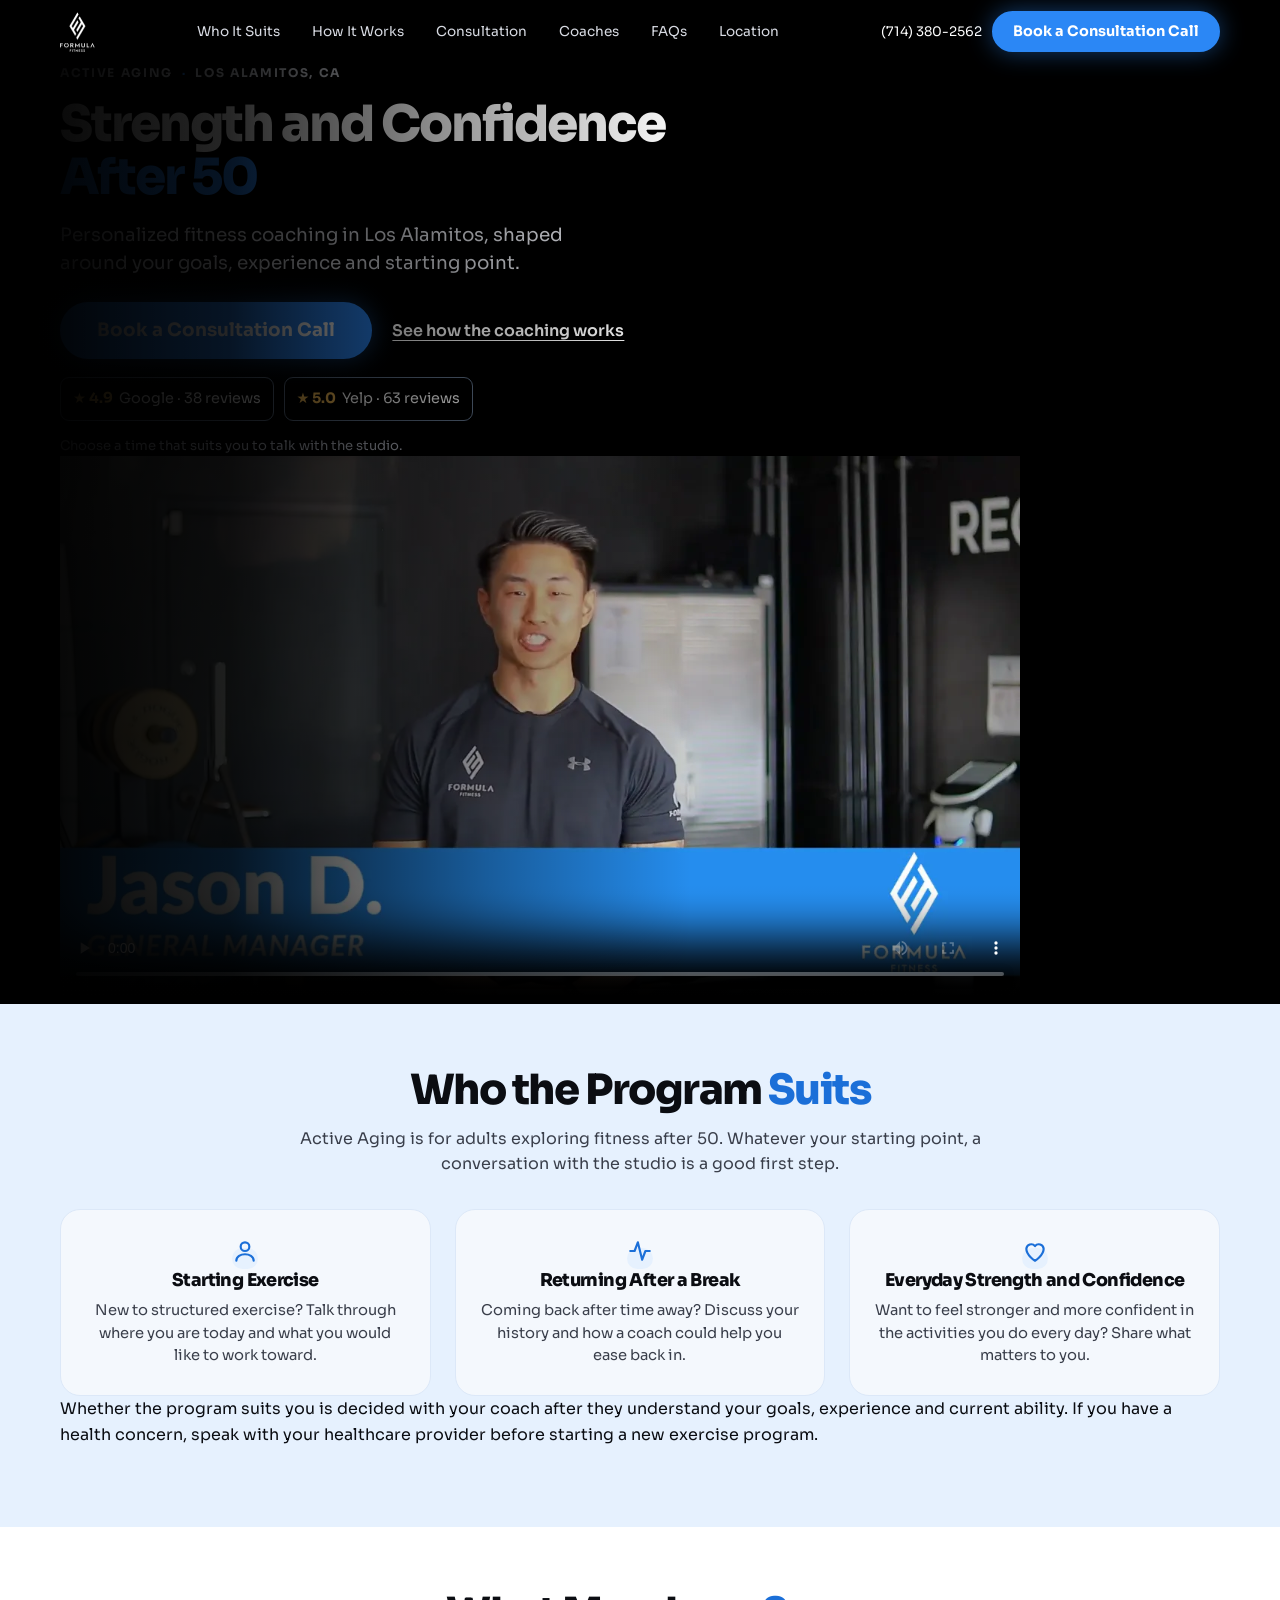
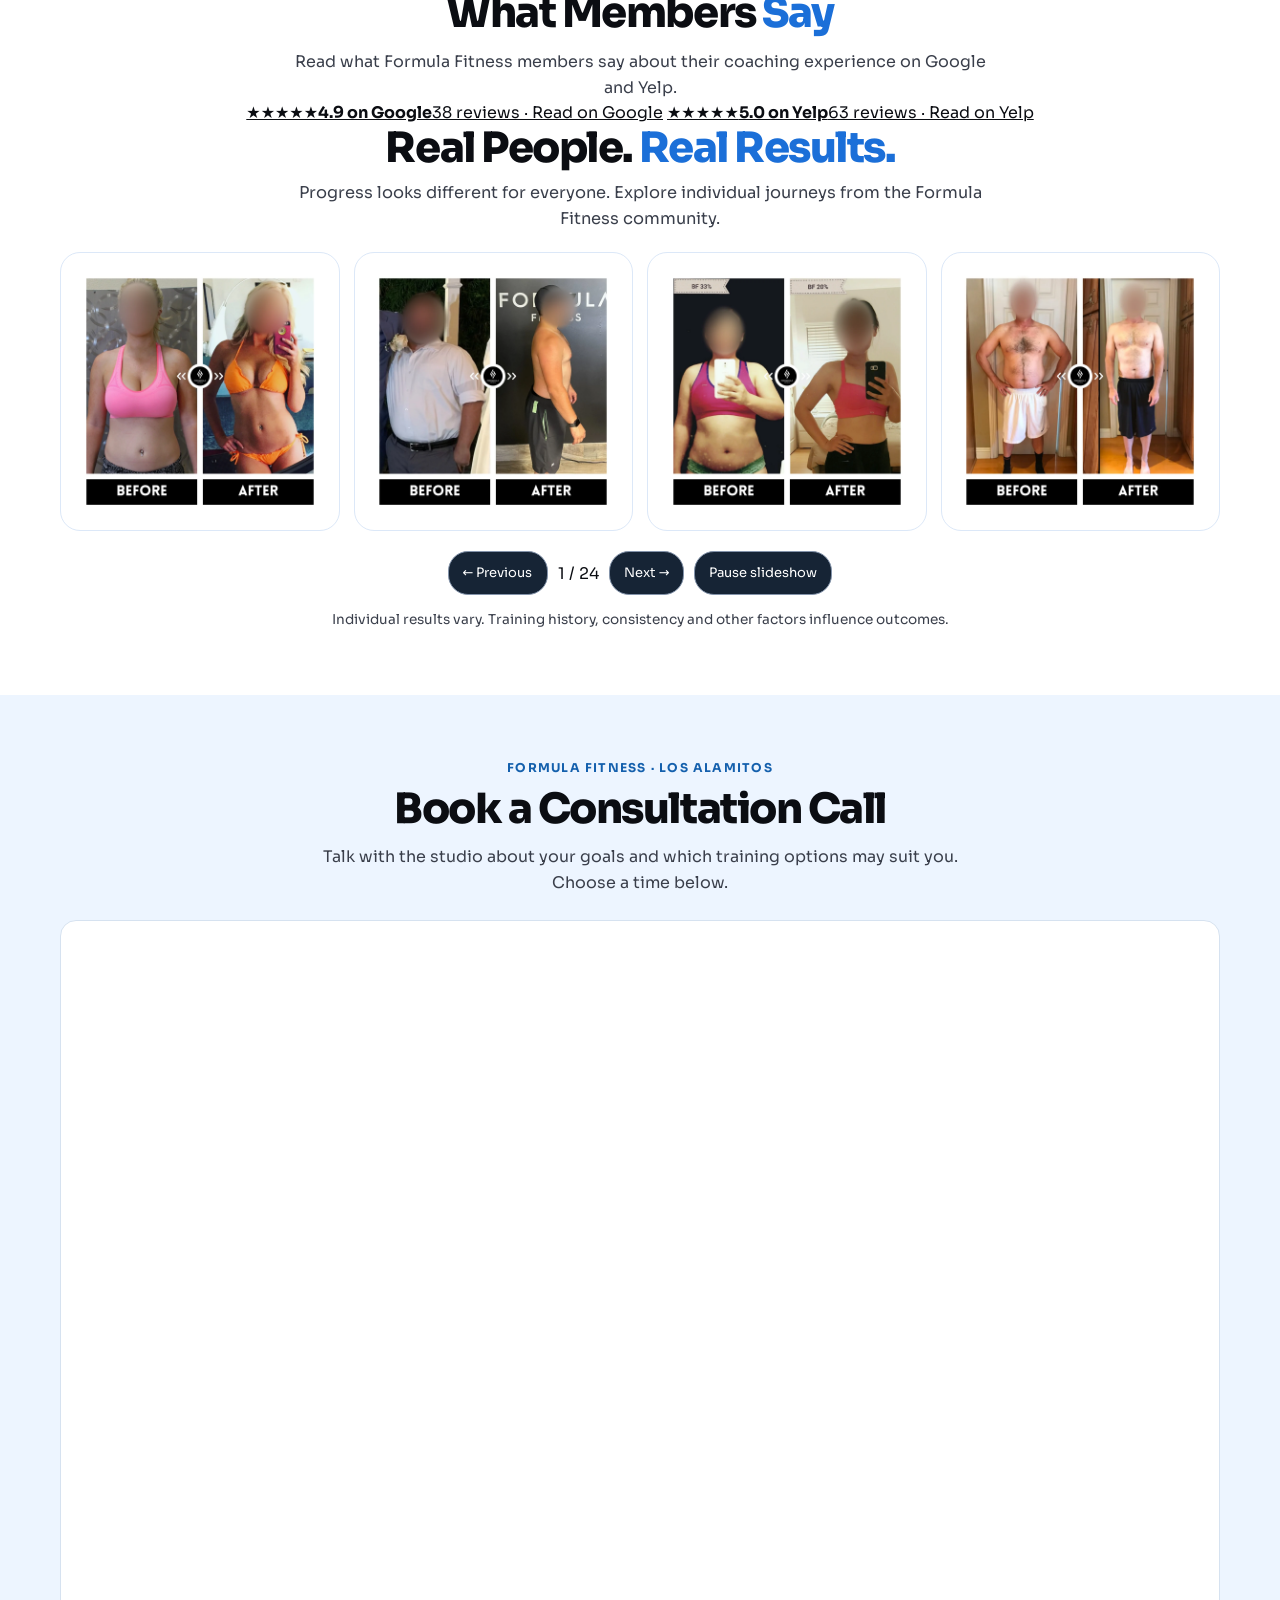
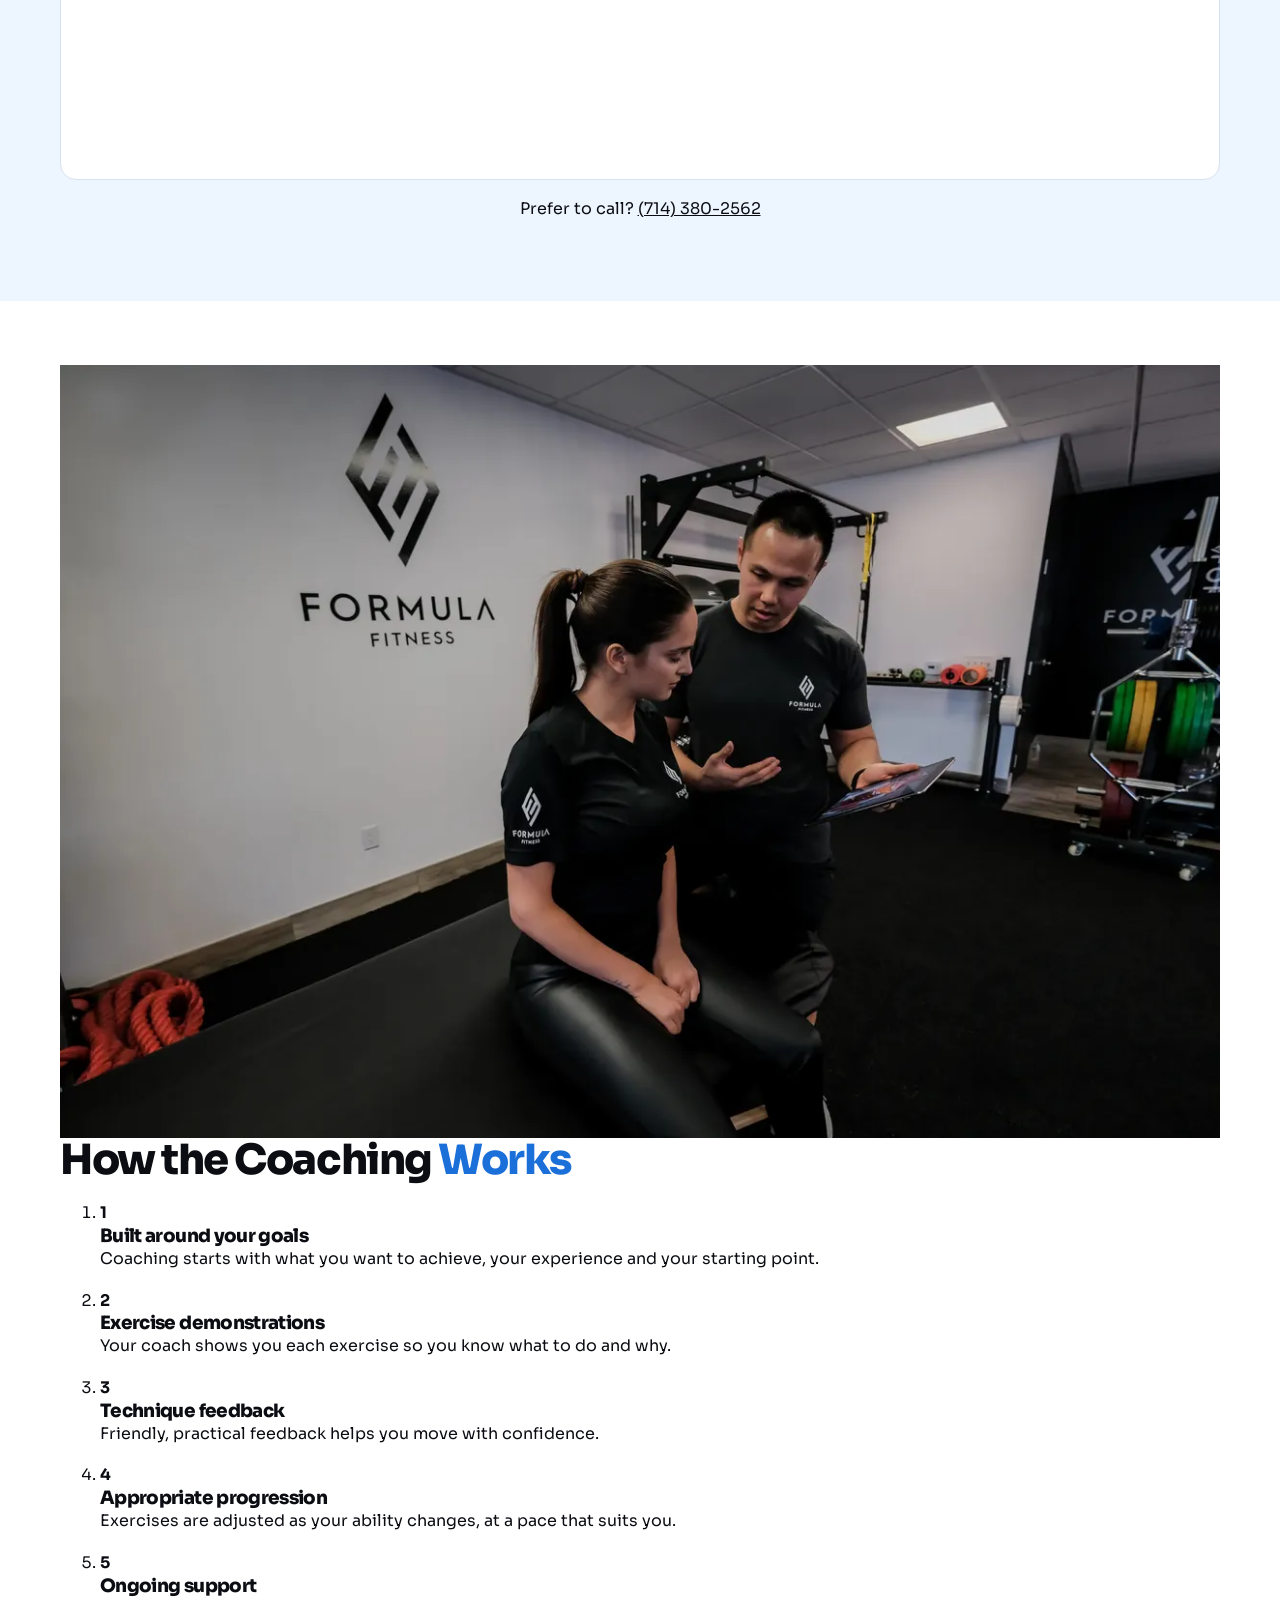
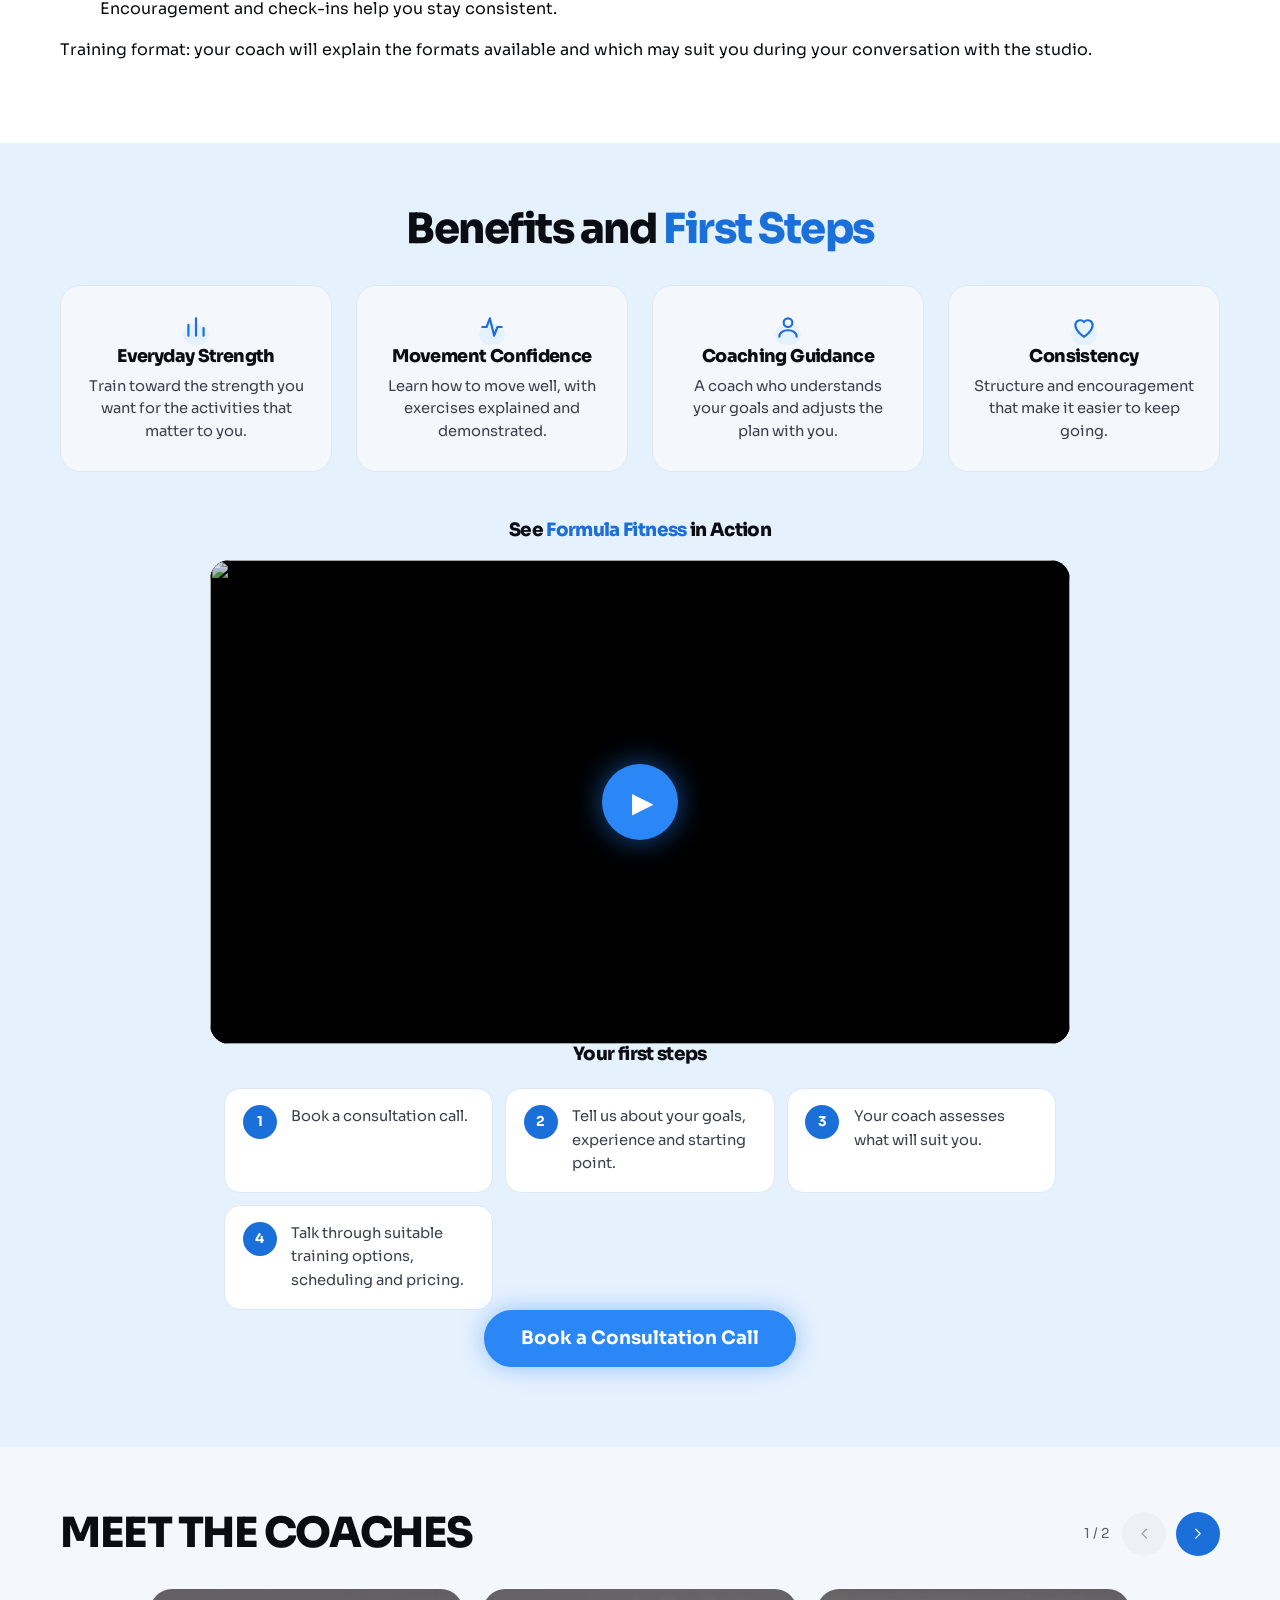
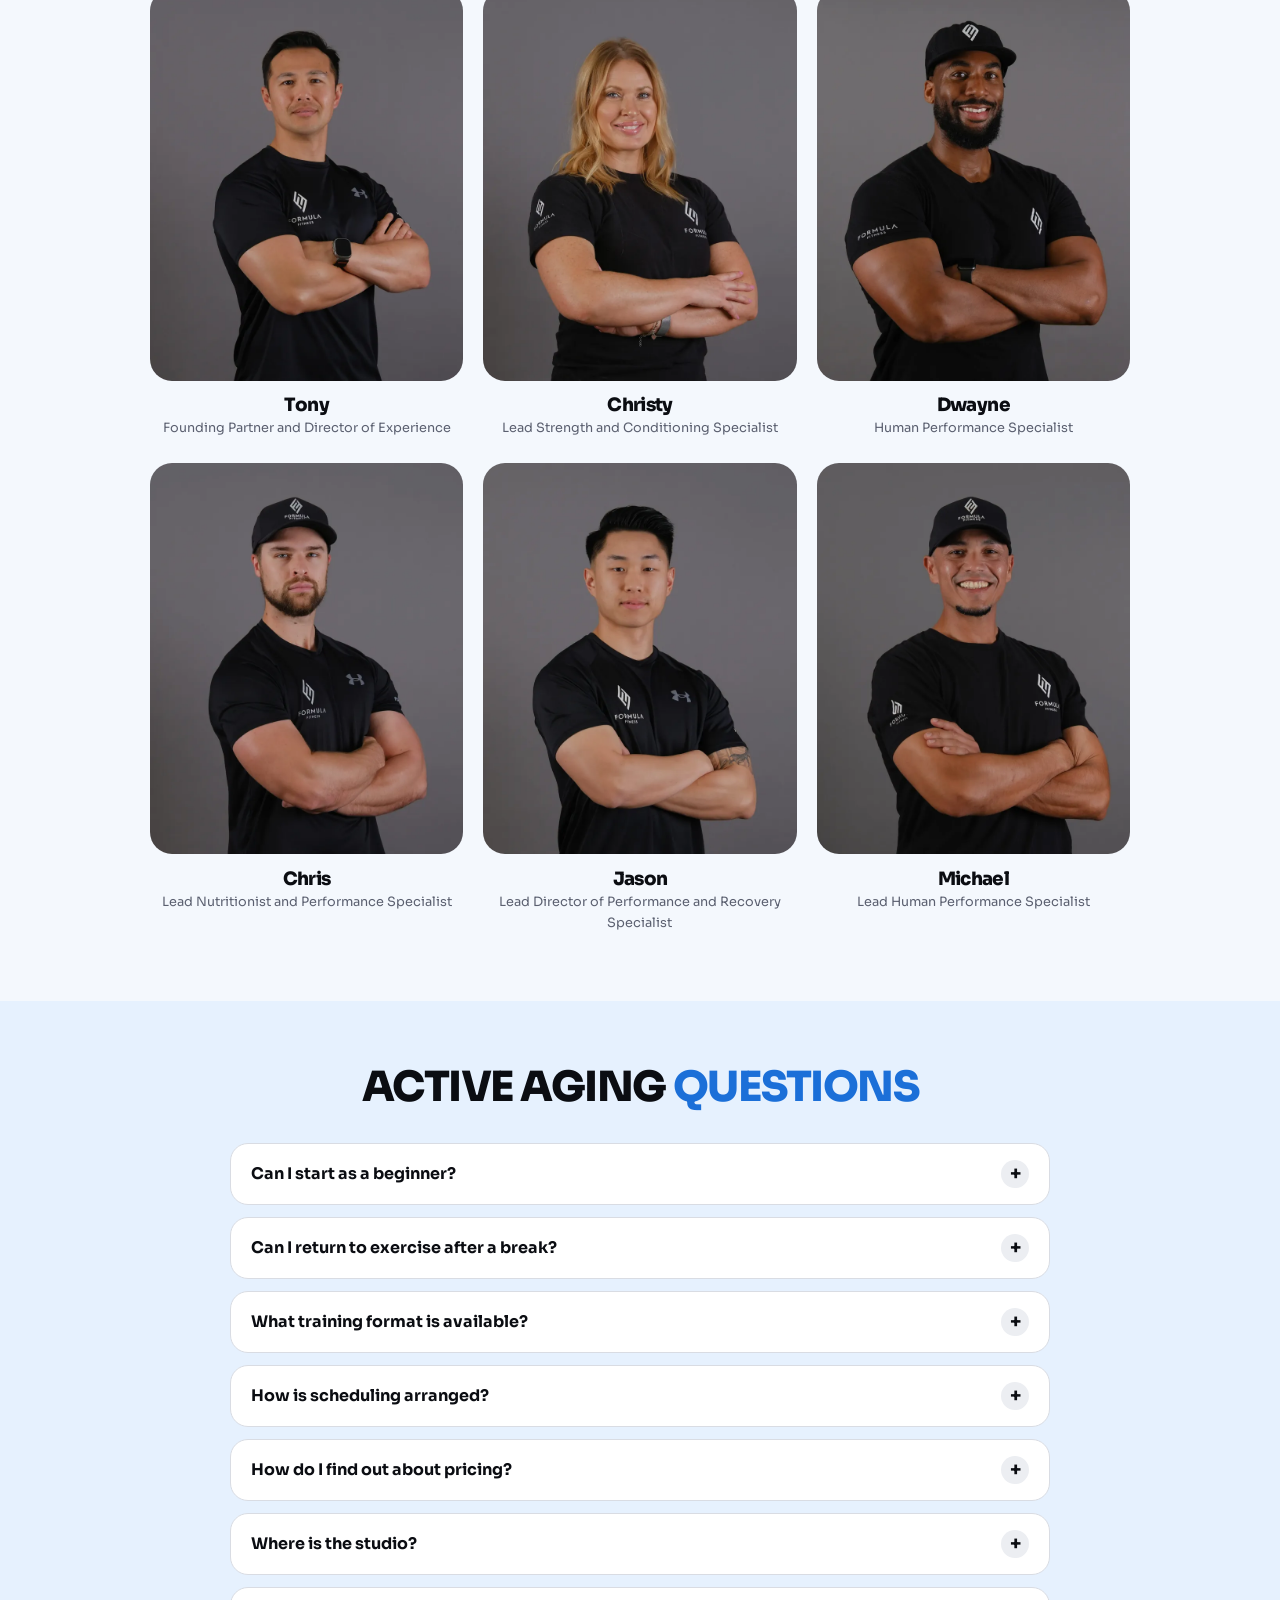
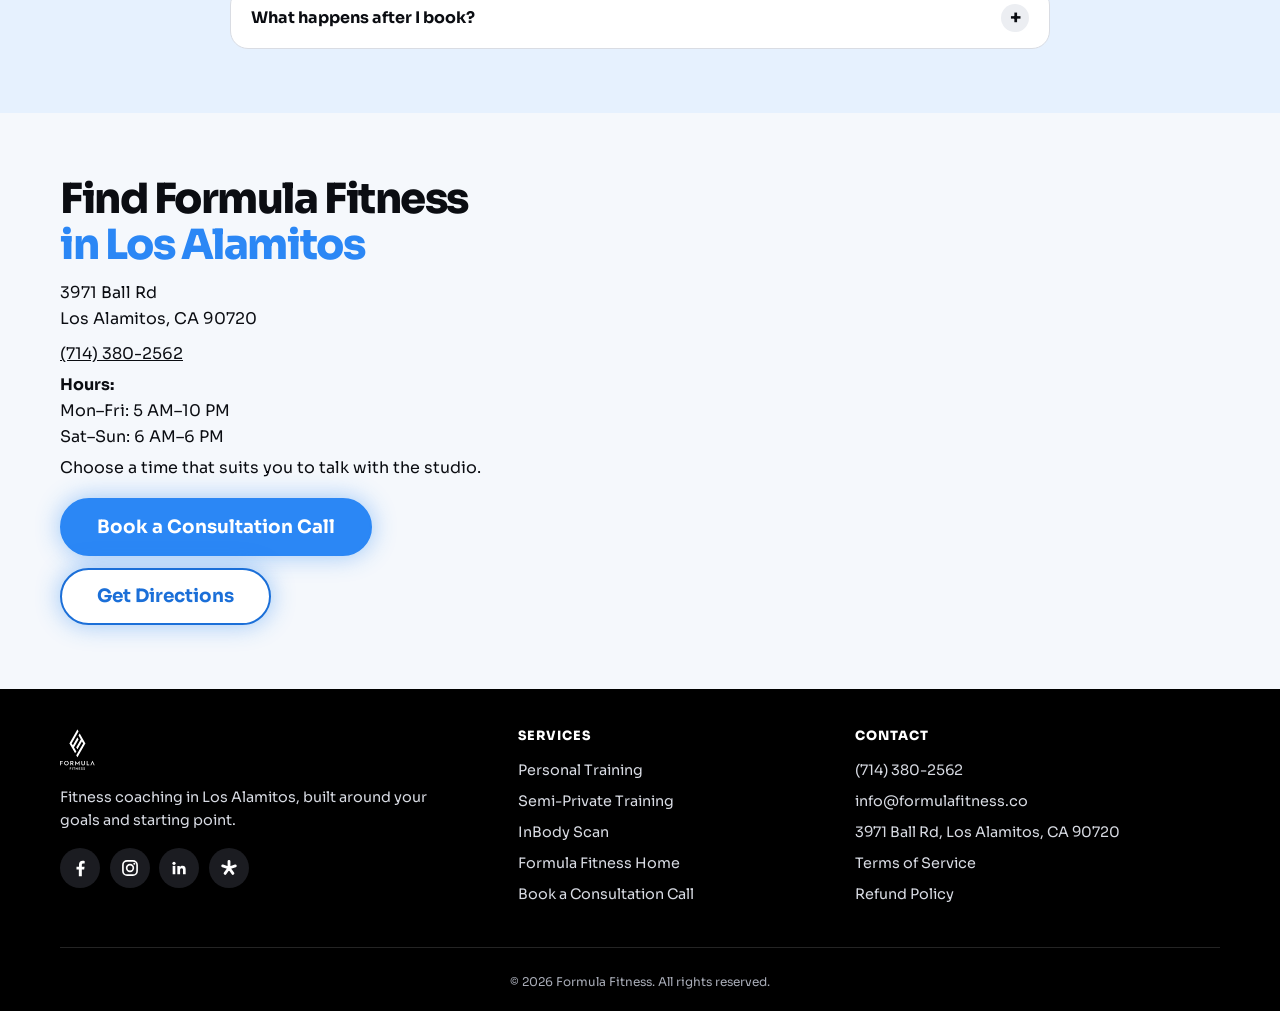
==== commit fd1d52a4: "Add files via upload" ====
--- a/public/index.html
+++ b/public/index.html
@@ -10,24 +10,24 @@
 })(window,document,'script','dataLayer','GTM-K28JZ7N');</script>
 <!-- End Google Tag Manager -->
 <meta name="viewport" content="width=device-width, initial-scale=1">
-<title>Formula Fitness Los Alamitos | Personal Training &amp; Semi-Private</title>
-<meta name="description" content="Formula Fitness in Los Alamitos, CA. Explore one-on-one personal training and semi-private coaching, then book a free 15-minute consultation call.">
-<link rel="canonical" href="https://brand.formulafitness.co/">
+<title>Fitness Coaching for Adults 50+ in Los Alamitos | Formula Fitness</title>
+<meta name="description" content="Personalized fitness coaching in Los Alamitos, CA for adults over 50, built around your goals and starting point. Book a consultation call.">
+<link rel="canonical" href="https://active-aging.formulafitness.co/">
 <meta name="robots" content="index, follow, max-image-preview:large, max-snippet:-1, max-video-preview:-1">
 <meta property="og:type" content="website">
 <meta property="og:site_name" content="Formula Fitness">
-<meta property="og:url" content="https://brand.formulafitness.co/">
-<meta property="og:title" content="Formula Fitness Los Alamitos | Personal Training &amp; Semi-Private">
-<meta property="og:description" content="Explore one-on-one personal training and semi-private coaching, then book a free 15-minute consultation call.">
-<meta property="og:image" content="https://brand.formulafitness.co/images/og-share-20261124.jpg">
+<meta property="og:url" content="https://active-aging.formulafitness.co/">
+<meta property="og:title" content="Fitness Coaching for Adults 50+ in Los Alamitos | Formula Fitness">
+<meta property="og:description" content="Personalized fitness coaching in Los Alamitos, CA for adults over 50, built around your goals and starting point. Book a consultation call.">
+<meta property="og:image" content="https://active-aging.formulafitness.co/images/og-share-20261124.jpg">
 <meta property="og:image:type" content="image/jpeg">
 <meta property="og:image:width" content="1200">
 <meta property="og:image:height" content="630">
-<meta property="og:image:alt" content="The Formula Fitness coaching team in Los Alamitos">
+<meta property="og:image:alt" content="A Formula Fitness coach guiding an older client through a barbell exercise">
 <meta name="twitter:card" content="summary_large_image">
-<meta name="twitter:title" content="Formula Fitness Los Alamitos | Personal Training &amp; Semi-Private">
-<meta name="twitter:description" content="Explore one-on-one personal training and semi-private coaching, then book a free 15-minute consultation call.">
-<meta name="twitter:image" content="https://brand.formulafitness.co/images/og-share-20261124.jpg">
+<meta name="twitter:title" content="Fitness Coaching for Adults 50+ in Los Alamitos | Formula Fitness">
+<meta name="twitter:description" content="Personalized fitness coaching in Los Alamitos, CA for adults over 50, built around your goals and starting point. Book a consultation call.">
+<meta name="twitter:image" content="https://active-aging.formulafitness.co/images/og-share-20261124.jpg">
 <meta name="theme-color" content="#000000">
 <link rel="icon" href="favicon.ico?v=20261030" sizes="any">
 <link rel="icon" type="image/png" sizes="32x32" href="favicon-32x32.png?v=20261030">
@@ -50,8 +50,8 @@
    "@id": "https://formulafitness.co/#business",
    "name": "Formula Fitness",
    "url": "https://formulafitness.co/",
-   "logo": "https://brand.formulafitness.co/images/logo.png",
-   "image": "https://brand.formulafitness.co/images/og-share-20261124.jpg",
+   "logo": "https://active-aging.formulafitness.co/images/logo.png",
+   "image": "https://active-aging.formulafitness.co/images/og-share-20261124.jpg",
    "address": {
     "@type": "PostalAddress",
     "streetAddress": "3971 Ball Rd",
@@ -96,10 +96,10 @@
   },
   {
    "@type": "WebPage",
-   "@id": "https://brand.formulafitness.co/#webpage",
-   "url": "https://brand.formulafitness.co/",
-   "name": "Formula Fitness in Los Alamitos | Personal Training & Semi-Private Coaching",
-   "description": "Formula Fitness in Los Alamitos, CA. Explore one-on-one personal training and semi-private coaching, then book a free 15-minute consultation call.",
+   "@id": "https://active-aging.formulafitness.co/#webpage",
+   "url": "https://active-aging.formulafitness.co/",
+   "name": "Fitness Coaching for Adults 50+ in Los Alamitos | Formula Fitness",
+   "description": "Personalized fitness coaching in Los Alamitos, CA for adults over 50, built around your goals and starting point. Book a consultation call.",
    "inLanguage": "en-US",
    "isPartOf": {
     "@type": "WebSite",
@@ -112,19 +112,43 @@
    },
    "primaryImageOfPage": {
     "@type": "ImageObject",
-    "url": "https://brand.formulafitness.co/images/og-share-20261124.jpg"
+    "url": "https://active-aging.formulafitness.co/images/og-share-20261124.jpg"
    }
   },
   {
    "@type": "FAQPage",
-   "@id": "https://brand.formulafitness.co/#faq",
+   "@id": "https://active-aging.formulafitness.co/#faq",
    "mainEntity": [
     {
      "@type": "Question",
-     "name": "What training options are available?",
-     "acceptedAnswer": {
-      "@type": "Answer",
-      "text": "Formula Fitness offers one-on-one Personal Training and Semi-Private Training, where you follow your own plan with coach guidance in a small-group environment. Use the cards above to explore each option."
+     "name": "Can I start as a beginner?",
+     "acceptedAnswer": {
+      "@type": "Answer",
+      "text": "Yes. Your coach starts with your goals, experience and current ability, and explains each exercise. Tell us about your background when you book."
+     }
+    },
+    {
+     "@type": "Question",
+     "name": "Can I return to exercise after a break?",
+     "acceptedAnswer": {
+      "@type": "Answer",
+      "text": "Yes. Share your history and what you would like to get back to. Your coach will discuss a suitable way to restart, adjusting as your ability changes."
+     }
+    },
+    {
+     "@type": "Question",
+     "name": "What training format is available?",
+     "acceptedAnswer": {
+      "@type": "Answer",
+      "text": "Formula Fitness offers one-on-one Personal Training and Semi-Private Training. Your coach will explain which formats are available for Active Aging and which may suit you."
+     }
+    },
+    {
+     "@type": "Question",
+     "name": "How is scheduling arranged?",
+     "acceptedAnswer": {
+      "@type": "Answer",
+      "text": "Session times are arranged with the studio after your conversation. Choose a consultation time in the calendar; current availability is discussed on the call."
      }
     },
     {
@@ -132,23 +156,7 @@
      "name": "How do I find out about pricing?",
      "acceptedAnswer": {
       "@type": "Answer",
-      "text": "Pricing depends on the training option that suits you. Book a free 15-minute consultation call and we will discuss suitable options and pricing with you."
-     }
-    },
-    {
-     "@type": "Question",
-     "name": "Can I start as a beginner or return after a break?",
-     "acceptedAnswer": {
-      "@type": "Answer",
-      "text": "Yes. Your coach starts with your goals, experience and current ability, then adjusts exercises as your strength and confidence grow. Tell us about your background on the call."
-     }
-    },
-    {
-     "@type": "Question",
-     "name": "What happens during the consultation call?",
-     "acceptedAnswer": {
-      "@type": "Answer",
-      "text": "On your free 15-minute call we will talk through your goals, your experience, the training options available, current availability and pricing, and what the next steps look like."
+      "text": "Pricing depends on the training option that suits you. Book a consultation call and the studio will discuss suitable options and pricing with you."
      }
     },
     {
@@ -161,10 +169,10 @@
     },
     {
      "@type": "Question",
-     "name": "What are the current opening hours?",
-     "acceptedAnswer": {
-      "@type": "Answer",
-      "text": "The studio is open Monday to Friday, 5 AM to 10 PM, and Saturday and Sunday, 6 AM to 6 PM. Hours can change, so check the Google listing or ask on your consultation call."
+     "name": "What happens after I book?",
+     "acceptedAnswer": {
+      "@type": "Answer",
+      "text": "You choose a time in the calendar, enter your details and receive a booking confirmation. On the call, the studio will talk through your goals and starting point, suitable training options, scheduling and pricing, and explain the next steps."
      }
     }
    ]
@@ -209,8 +217,9 @@
   <a class="logo" href="#top"><img src="images/logo.png" width="35" height="40" alt="Formula Fitness Logo"></a>
   <nav id="site-nav" aria-label="Main">
    <ul>
-    <li><a href="#training">Training</a></li>
-    <li><a href="#results">Results</a></li>
+    <li><a href="#suits">Who It Suits</a></li>
+    <li><a href="#how">How It Works</a></li>
+    <li><a href="#book-consultation">Consultation</a></li>
     <li><a href="#trainers">Coaches</a></li>
     <li><a href="#faq">FAQs</a></li>
     <li><a href="#location">Location</a></li>
@@ -225,57 +234,59 @@
 
 <main id="main">
 
-<!-- 2. HERO -->
+<!-- 1. HERO: Jason D. (General Manager) video, click-to-play, captioned, with transcript. No autoplay. -->
 <section class="hero" id="top">
- <div class="hero-main hb-main">
-  <img class="hero-photo hb" src="images/hero-team-1280.webp" srcset="images/hero-team-640.webp 640w, images/hero-team-960.webp 960w, images/hero-team-1280.webp 1280w, images/hero-team-1600.webp 1600w, images/hero-team-1920.webp 1920w" sizes="(min-width:900px) 66vw, 92vw" width="1920" height="1280" alt="The Formula Fitness coaching team seated and standing together in the Los Alamitos studio" fetchpriority="high">
-  <div class="wrap hero-in">
+ <div class="hero-main hv">
+  <div class="wrap hv-grid">
    <div class="hero-copy">
-    <p class="eyebrow">Training Studio <span aria-hidden="true">&middot;</span> Los Alamitos, CA</p>
-    <h1><span>Formula Fitness</span> <span class="hl">in Los Alamitos</span></h1>
-    <p class="hero-sub">Explore one-on-one personal training and semi-private coaching built around your goals. Book a free 15-minute consultation call to discuss training options, availability and pricing.</p>
-    <div class="hero-links"><a class="btn btn-lg" href="#book-consultation" data-booking-cta="hero">Book a Consultation Call</a><a class="text-link" href="#training">Explore training options</a></div>
-    <p class="hero-note">Choose a time for your free 15-minute call.</p>
-    <!-- Review figures are historical screenshot figures (4.9 / 38 Google, 5.0 / 63 Yelp). Check before publishing. -->
-    <div class="mock-ratings"><a href="https://www.google.com/maps/search/?api=1&amp;query=Formula+Fitness+3971+Ball+Rd+Los+Alamitos" target="_blank" rel="noopener noreferrer"><strong>★ 4.9</strong> Google · 38 reviews</a><a href="https://www.yelp.com/biz/formula-fitness-los-alamitos-4#reviews" target="_blank" rel="noopener noreferrer"><strong>★ 5.0</strong> Yelp · 63 reviews</a></div>
+    <p class="eyebrow">Active Aging <span aria-hidden="true">&middot;</span> Los Alamitos, CA</p>
+    <h1>Strength and Confidence <span class="hl">After 50</span></h1>
+    <p class="hero-sub">Personalized fitness coaching in Los Alamitos, shaped around your goals, experience and starting point.</p>
+    <div class="hero-links"><a class="btn btn-lg" href="#book-consultation" data-booking-cta="hero">Book a Consultation Call</a><a class="text-link" href="#how">See how the coaching works</a></div>
+    <div class="mock-ratings hero-rate"><a href="https://www.google.com/maps/search/?api=1&amp;query=Formula+Fitness+3971+Ball+Rd+Los+Alamitos" target="_blank" rel="noopener noreferrer"><strong>&#9733; 4.9</strong> Google &middot; 38 reviews</a><a href="https://www.yelp.com/biz/formula-fitness-los-alamitos-4#reviews" target="_blank" rel="noopener noreferrer"><strong>&#9733; 5.0</strong> Yelp &middot; 63 reviews</a></div>
+    <p class="hero-note">Choose a time that suits you to talk with the studio.</p>
    </div>
-  </div>
- </div>
- <div class="strip" role="list">
-  <div class="wrap strip-in">
-   <p role="listitem"><svg class="ic" aria-hidden="true"><use href="#i-user"/></svg><span><strong>1:1</strong> Personal Training</span></p>
-   <p role="listitem"><svg class="ic" aria-hidden="true"><use href="#i-users"/></svg><span>Semi-Private Coaching</span></p>
-   <p role="listitem"><svg class="ic" aria-hidden="true"><use href="#i-pin"/></svg><span>Los Alamitos, CA</span></p>
-  </div>
- </div>
-</section>
-
-<!-- 3. CHOOSE YOUR TRAINING -->
-<section class="light sec" id="training" aria-labelledby="train-t">
+   <div class="hv-media">
+    <div class="hv-vid" id="heroVideo">
+     <video preload="none" controls playsinline poster="media/jason-poster.webp" width="960" height="540" aria-label="Video: Jason D., General Manager at Formula Fitness, explains the InBody 580 scan">
+      <source src="media/jason-inbody-540p.mp4" type="video/mp4">
+      <track kind="captions" src="media/jason-inbody-captions.vtt" srclang="en" label="English" default>
+      Your browser cannot play this video.
+     </video>
+     <button type="button" class="hv-play" hidden aria-label="Play video: Jason D., General Manager, on the InBody 580 scan"><span class="vid-btn" aria-hidden="true">&#9654;</span></button>
+    </div>
+</div>
+  </div>
+ </div>
+</section>
+
+<!-- 2. WHO THE PROGRAM SUITS. Suitability statements are always subject to the coach's assessment. -->
+<section class="blue-tint sec aa" id="suits" aria-labelledby="suits-t">
  <div class="wrap">
-  <h2 class="center" id="train-t">Choose Your <span class="hl">Training</span></h2>
-  <p class="sub-lead">Two ways to train with a coach at Formula Fitness. Not sure which fits you? Book a call and we will talk it through.</p>
-  <div class="choose">
-   <article class="pcard">
-    <img src="images/coach-supervised-kettlebell-hold.webp" width="1200" height="800" alt="A Formula Fitness coach watching a client hold two kettlebells" loading="eager">
-    <div class="pbody"><h3>Personal Training</h3><p>One-on-one coaching with a training plan shaped around your goals, experience and starting point.</p>
-     <a class="btn" href="https://personal-training.formulafitness.co/" target="_blank" rel="noopener noreferrer" data-carry-attr>Explore Personal Training</a></div>
-   </article>
-   <article class="pcard">
-    <img src="images/semi-build-strength-960.webp" srcset="images/semi-build-strength-480.webp 480w, images/semi-build-strength-720.webp 720w, images/semi-build-strength-960.webp 960w, images/semi-build-strength-1200.webp 1200w" sizes="(min-width:800px) 46vw, 92vw" width="1200" height="800" alt="Formula Fitness members training together in the studio with coach guidance" loading="eager">
-    <div class="pbody"><h3>Semi-Private Training</h3><p>Your own training plan with coach guidance and the encouragement of a small-group environment.</p>
-     <a class="btn" href="https://semi-private.formulafitness.co/" target="_blank" rel="noopener noreferrer" data-carry-attr>Explore Semi-Private Training</a></div>
-   </article>
-  </div>
- </div>
-</section>
-
-<!-- 4. CLIENT RESULTS AND EXPERIENCES. Results photos: faces blurred in the files. Permission/identity still to confirm (HANDOFF.md). No testimonials were supplied, so none are shown. -->
-<section class="sec blue-tint" id="results" aria-labelledby="res-t">
- <div class="wrap">
-  <h2 class="center" id="res-t">Real People. <span class="hl">Real Results.</span></h2>
-  <p class="res-sub">Progress looks different for everyone. Explore individual journeys from the Formula Fitness community.</p>
-  <div class="results-slider" id="mockResults" aria-label="Before-and-after photos">
+  <h2 class="center" id="suits-t">Who the Program <span class="hl">Suits</span></h2>
+  <p class="sub-lead">Active Aging is for adults exploring fitness after 50. Whatever your starting point, a conversation with the studio is a good first step.</p>
+  <div class="bcards">
+   <article class="bcard"><i class="ibox"><svg class="ic"><use href="#i-user"/></svg></i><h3>Starting Exercise</h3><p>New to structured exercise? Talk through where you are today and what you would like to work toward.</p></article>
+   <article class="bcard"><i class="ibox"><svg class="ic"><use href="#i-pulse"/></svg></i><h3>Returning After a Break</h3><p>Coming back after time away? Discuss your history and how a coach could help you ease back in.</p></article>
+   <article class="bcard"><i class="ibox"><svg class="ic"><use href="#i-heart"/></svg></i><h3>Everyday Strength and Confidence</h3><p>Want to feel stronger and more confident in the activities you do every day? Share what matters to you.</p></article>
+  </div>
+  <p class="note">Whether the program suits you is decided with your coach after they understand your goals, experience and current ability. If you have a health concern, speak with your healthcare provider before starting a new exercise program.</p>
+ </div>
+</section>
+
+<!-- 3. WHAT MEMBERS SAY + REAL PEOPLE. REAL RESULTS. (same 24-comparison slider as the Personal Training and Semi-Private pages): live Google/Yelp review links. Individual testimonial quotes are added only once exact, verified text and permission are supplied. -->
+<section class="light sec aa" id="reviews" aria-labelledby="rev-t">
+ <div class="wrap center">
+  <h2 id="rev-t">What Members <span class="hl">Say</span></h2>
+  <p class="sub-lead">Read what Formula Fitness members say about their coaching experience on Google and Yelp.</p>
+  <div class="rev-cards">
+   <a class="rev-card" href="https://www.google.com/maps/search/?api=1&amp;query=Formula+Fitness+3971+Ball+Rd+Los+Alamitos" target="_blank" rel="noopener noreferrer"><span class="rev-stars" aria-hidden="true">&#9733;&#9733;&#9733;&#9733;&#9733;</span><strong>4.9 on Google</strong><span>38 reviews &middot; Read on Google</span></a>
+   <a class="rev-card" href="https://www.yelp.com/biz/formula-fitness-los-alamitos-4#reviews" target="_blank" rel="noopener noreferrer"><span class="rev-stars" aria-hidden="true">&#9733;&#9733;&#9733;&#9733;&#9733;</span><strong>5.0 on Yelp</strong><span>63 reviews &middot; Read on Yelp</span></a>
+  </div>
+  <div id="results" class="res-block">
+   <h2 class="res-h" id="res-t">Real People. <span class="hl">Real Results.</span></h2>
+   <p class="res-sub">Progress looks different for everyone. Explore individual journeys from the Formula Fitness community.</p>
+   <div class="results-slider" id="mockResults" aria-label="Before-and-after photos">
    <figure class="rcard"><img src="images/results/result-01.webp" width="1080" height="1080" loading="eager" decoding="async" alt="Formula Fitness community before-and-after comparison 1"></figure>
    <figure class="rcard"><img src="images/results/result-02.webp" width="1080" height="1080" loading="eager" decoding="async" alt="Formula Fitness community before-and-after comparison 2"></figure>
    <figure class="rcard"><img src="images/results/result-03.webp" width="1080" height="1080" loading="eager" decoding="async" alt="Formula Fitness community before-and-after comparison 3"></figure>
@@ -301,33 +312,52 @@
    <figure class="rcard"><img src="images/results/result-23.webp" width="1080" height="1080" loading="eager" decoding="async" alt="Formula Fitness community before-and-after comparison 23"></figure>
    <figure class="rcard"><img src="images/results/result-24.webp" width="1080" height="1080" loading="eager" decoding="async" alt="Formula Fitness community before-and-after comparison 24"></figure>
   </div>
-  <div class="mock-controls"><button type="button" id="mockPrev">← Previous</button><span id="mockCount" aria-live="polite"></span><button type="button" id="mockNext">Next →</button><button type="button" id="resultsAutoplay">Pause slideshow</button></div>
-  <p class="res-note">Individual results vary. Training history, consistency and other factors influence outcomes.</p>
-  <div class="results-reviews"><div class="mock-ratings"><a href="https://www.google.com/maps/search/?api=1&amp;query=Formula+Fitness+3971+Ball+Rd+Los+Alamitos" target="_blank" rel="noopener noreferrer"><strong>★ 4.9</strong> Google · 38 reviews</a><a href="https://www.yelp.com/biz/formula-fitness-los-alamitos-4#reviews" target="_blank" rel="noopener noreferrer"><strong>★ 5.0</strong> Yelp · 63 reviews</a></div></div>
- </div>
-</section>
-
-<!-- 5. BOOKING -->
-<section class="light sec booking-section" id="book-consultation" aria-labelledby="booking-title">
+   <div class="mock-controls"><button type="button" id="mockPrev">← Previous</button><span id="mockCount" aria-live="polite"></span><button type="button" id="mockNext">Next →</button><button type="button" id="resultsAutoplay">Pause slideshow</button></div>
+   <p class="res-note">Individual results vary. Training history, consistency and other factors influence outcomes.</p>
+  </div>
+  
+ </div>
+</section>
+
+<!-- 5. BOOKING: same GHL calendar, embed and tracking hooks as the Brand page. Calendar URL is set by tracking.js (adds UTM/gclid). -->
+<section class="blue-tint sec booking-section" id="book-consultation" aria-labelledby="booking-title">
  <div class="wrap">
-  <p class="booking-kicker">FORMULA FITNESS · LOS ALAMITOS</p>
-  <h2 id="booking-title">Book Your Free 15-Minute Consultation Call</h2>
-  <p class="booking-lead">Talk with us about your goals, training options and pricing.</p>
-  <!-- Calendar URL is set by tracking.js so campaign parameters (UTM, gclid) travel into the booking. The fallback link works without JavaScript. -->
-  <iframe class="booking-calendar" id="bookingCalendar" title="Book your Formula Fitness consultation call" data-src="https://api.formulafitness.co/widget/bookings/formula-fitness-initial-consultation-15-call" loading="eager"></iframe>
+  <p class="booking-kicker">FORMULA FITNESS &middot; LOS ALAMITOS</p>
+  <h2 id="booking-title">Book a Consultation Call</h2>
+  <p class="booking-lead">Talk with the studio about your goals and which training options may suit you. Choose a time below.</p>
+    <iframe class="booking-calendar" id="bookingCalendar" title="Book your Formula Fitness consultation call" data-src="https://api.formulafitness.co/widget/bookings/formula-fitness-initial-consultation-15-call" loading="eager"></iframe>
   <noscript><p class="booking-fallback"><a href="https://api.formulafitness.co/widget/bookings/formula-fitness-initial-consultation-15-call" target="_blank" rel="noopener noreferrer">Open the booking calendar</a></p></noscript>
- </div>
-</section>
-
-<!-- 6. WHY TRAIN AT FORMULA FITNESS -->
-<section class="light sec" id="why" aria-labelledby="why-t">
+  <p class="call-alt">Prefer to call? <a href="tel:+17143802562" data-phone="booking">(714) 380-2562</a></p>
+ </div>
+</section>
+
+<!-- 3. HOW THE COACHING WORKS. Training format (one-on-one, semi-private or both) is pending confirmation: neutral wording. -->
+<section class="light sec aa" id="how" aria-labelledby="how-t">
+ <div class="wrap split">
+  <img src="images/coach-client-tablet-discussion.webp" width="1200" height="800" alt="A Formula Fitness coach talking through a plan with a client" loading="eager">
+  <div>
+   <h2 id="how-t">How the Coaching <span class="hl">Works</span></h2>
+   <ol class="how-steps">
+    <li><b aria-hidden="true">1</b><div><h3>Built around your goals</h3><p>Coaching starts with what you want to achieve, your experience and your starting point.</p></div></li>
+    <li><b aria-hidden="true">2</b><div><h3>Exercise demonstrations</h3><p>Your coach shows you each exercise so you know what to do and why.</p></div></li>
+    <li><b aria-hidden="true">3</b><div><h3>Technique feedback</h3><p>Friendly, practical feedback helps you move with confidence.</p></div></li>
+    <li><b aria-hidden="true">4</b><div><h3>Appropriate progression</h3><p>Exercises are adjusted as your ability changes, at a pace that suits you.</p></div></li>
+    <li><b aria-hidden="true">5</b><div><h3>Ongoing support</h3><p>Encouragement and check-ins help you stay consistent.</p></div></li>
+   </ol>
+   <p class="note">Training format: your coach will explain the formats available and which may suit you during your conversation with the studio.</p>
+  </div>
+ </div>
+</section>
+
+<!-- 6. BENEFITS AND FIRST STEPS -->
+<section class="blue-tint sec aa" id="why" aria-labelledby="why-t">
  <div class="wrap">
-  <h2 class="center" id="why-t">Why Train at <span class="hl">Formula Fitness?</span></h2>
+  <h2 class="center" id="why-t">Benefits and <span class="hl">First Steps</span></h2>
   <div class="bcards four">
-   <article class="bcard"><i class="ibox"><svg class="ic"><use href="#i-user"/></svg></i><h3>Built Around Your Goals</h3><p>Coaching starts with your goals, experience and current ability, so training suits where you are today.</p></article>
-   <article class="bcard"><i class="ibox"><svg class="ic"><use href="#i-pulse"/></svg></i><h3>Demonstrations &amp; Feedback</h3><p>Get exercise demonstrations and technique feedback so you understand how to train with confidence.</p></article>
-   <article class="bcard"><i class="ibox"><svg class="ic"><use href="#i-bars"/></svg></i><h3>Progress Reviews</h3><p>Review what is improving and adjust your training appropriately as your ability changes.</p></article>
-   <article class="bcard"><i class="ibox"><svg class="ic"><use href="#i-heart"/></svg></i><h3>Structure &amp; Accountability</h3><p>Scheduled sessions, encouragement and accountability help bring structure to your routine.</p></article>
+   <article class="bcard"><i class="ibox"><svg class="ic"><use href="#i-bars"/></svg></i><h3>Everyday Strength</h3><p>Train toward the strength you want for the activities that matter to you.</p></article>
+   <article class="bcard"><i class="ibox"><svg class="ic"><use href="#i-pulse"/></svg></i><h3>Movement Confidence</h3><p>Learn how to move well, with exercises explained and demonstrated.</p></article>
+   <article class="bcard"><i class="ibox"><svg class="ic"><use href="#i-user"/></svg></i><h3>Coaching Guidance</h3><p>A coach who understands your goals and adjusts the plan with you.</p></article>
+   <article class="bcard"><i class="ibox"><svg class="ic"><use href="#i-heart"/></svg></i><h3>Consistency</h3><p>Structure and encouragement that make it easier to keep going.</p></article>
   </div>
   <div class="vid-wrap">
    <h3 class="center">See <span class="hl">Formula Fitness</span> in Action</h3>
@@ -335,10 +365,18 @@
     <button type="button" class="vid-play" aria-label="Play video: Formula Fitness"><img src="https://i.ytimg.com/vi/3ktIZoJ0X20/hqdefault.jpg" alt="" width="480" height="360" loading="eager"><span class="vid-btn" aria-hidden="true">&#9654;</span></button>
    </div>
   </div>
- </div>
-</section>
-
-<!-- 7. MEET THE COACHES. Roster, titles and photos carried over from the Personal Training page. Confirm the roster before publishing. -->
+  <h3 class="center first-t">Your first steps</h3>
+  <ol class="book-steps four-steps">
+   <li><b aria-hidden="true">1</b><span>Book a consultation call.</span></li>
+   <li><b aria-hidden="true">2</b><span>Tell us about your goals, experience and starting point.</span></li>
+   <li><b aria-hidden="true">3</b><span>Your coach assesses what will suit you.</span></li>
+   <li><b aria-hidden="true">4</b><span>Talk through suitable training options, scheduling and pricing.</span></li>
+  </ol>
+  <p class="center"><a class="btn btn-lg" href="#book-consultation" data-booking-cta="steps">Book a Consultation Call</a></p>
+ </div>
+</section>
+
+<!-- 7. MEET THE COACHES. Names/roles/photos are the current approved ones from the other pages. Verified experience with older adults was not supplied. -->
 <section class="light sec team-sec" id="trainers" aria-labelledby="team-t">
  <div class="wrap">
   <div class="head"><h2 class="up" id="team-t">MEET THE COACHES</h2>
@@ -356,42 +394,23 @@
  </div>
 </section>
 
-<!-- 8. OTHER SERVICES. Descriptions and destination links were not supplied: highlighted placeholders must be replaced (tools/check-placeholders.py). -->
-<section class="blue-tint sec" id="services" aria-labelledby="svc-t">
+<!-- 8. FAQ -->
+<section class="blue-tint sec faq-sec" id="faq" aria-labelledby="faq-t">
  <div class="wrap">
-  <h2 class="center" id="svc-t">Explore <span class="hl">Other Services</span></h2>
-  <p class="sub-lead">Personal Training and Semi-Private Training are our main options. Formula Fitness also offers:</p>
-  <div class="choose">
-   <article class="pcard">
-    <img src="images/active-aging-coach-barbell.webp" width="1200" height="800" alt="A Formula Fitness coach guiding an older client through a barbell exercise" loading="eager">
-    <div class="pbody"><h3>Active Aging</h3><p>Personalized fitness coaching for adults exploring fitness after 50, shaped around your goals, experience and starting point.</p>
-     <a class="btn" href="https://active-aging.formulafitness.co/" data-carry-attr>Explore Active Aging</a></div>
-   </article>
-   <article class="pcard">
-    <img src="images/inbody-machine-report.webp" width="1200" height="800" alt="The InBody 580 scanner next to a sample InBody body composition report" loading="eager">
-    <div class="pbody"><h3>InBody Scan</h3><p>A complete body composition picture in about 30 seconds with the InBody 580, so your program starts from real data.</p>
-     <a class="btn" href="https://inbody.formulafitness.co/" data-carry-attr>Explore the InBody Scan</a></div>
-   </article>
-  </div>
- </div>
-</section>
-
-<!-- 9. FAQ -->
-<section class="light sec faq-sec" id="faq" aria-labelledby="faq-t">
- <div class="wrap">
-  <h2 class="center up" id="faq-t">PRICING AND FIRST-VISIT <span class="hl">QUESTIONS</span></h2>
+  <h2 class="center up" id="faq-t">ACTIVE AGING <span class="hl">QUESTIONS</span></h2>
   <div class="faq-list">
-   <details><summary>What training options are available?</summary><p>Formula Fitness offers one-on-one Personal Training and Semi-Private Training, where you follow your own plan with coach guidance in a small-group environment. Use the cards above to explore each option.</p></details>
-   <details><summary>How do I find out about pricing?</summary><p>Pricing depends on the training option that suits you. Book a free 15-minute consultation call and we will discuss suitable options and pricing with you.</p></details>
-   <details><summary>Can I start as a beginner or return after a break?</summary><p>Yes. Your coach starts with your goals, experience and current ability, then adjusts exercises as your strength and confidence grow. Tell us about your background on the call.</p></details>
-   <details><summary>What happens during the consultation call?</summary><p>On your free 15-minute call we will talk through your goals, your experience, the training options available, current availability and pricing, and what the next steps look like.</p></details>
+   <details><summary>Can I start as a beginner?</summary><p>Yes. Your coach starts with your goals, experience and current ability, and explains each exercise. Tell us about your background when you book.</p></details>
+   <details><summary>Can I return to exercise after a break?</summary><p>Yes. Share your history and what you would like to get back to. Your coach will discuss a suitable way to restart, adjusting as your ability changes.</p></details>
+   <details><summary>What training format is available?</summary><p>Formula Fitness offers one-on-one Personal Training and Semi-Private Training. Your coach will explain which formats are available for Active Aging and which may suit you.</p></details>
+   <details><summary>How is scheduling arranged?</summary><p>Session times are arranged with the studio after your conversation. Choose a consultation time in the calendar; current availability is discussed on the call.</p></details>
+   <details><summary>How do I find out about pricing?</summary><p>Pricing depends on the training option that suits you. Book a consultation call and the studio will discuss suitable options and pricing with you.</p></details>
    <details><summary>Where is the studio?</summary><p><a href="https://www.google.com/maps/place/Formula+Fitness/@33.8179361,-118.0661915,17z" target="_blank" rel="noopener noreferrer">3971 Ball Rd, Los Alamitos, CA 90720.</a></p></details>
-   <details><summary>What are the current opening hours?</summary><p>The studio is open Monday to Friday, 5 AM to 10 PM, and Saturday and Sunday, 6 AM to 6 PM. Hours can change, so check the Google listing or ask on your consultation call.</p></details>
-  </div>
- </div>
-</section>
-
-<!-- 10. LOCATION AND FINAL CTA -->
+   <details><summary>What happens after I book?</summary><p>You choose a time in the calendar, enter your details and receive a booking confirmation. On the call, the studio will talk through your goals and starting point, suitable training options, scheduling and pricing, and explain the next steps.</p></details>
+  </div>
+ </div>
+</section>
+
+<!-- 9. LOCATION AND FINAL CTA -->
 <section class="loc sec" id="location" aria-labelledby="loc-t">
  <div class="wrap loc-grid">
   <div>
@@ -399,7 +418,7 @@
    <address>3971 Ball Rd<br>Los Alamitos, CA 90720</address>
    <p><a href="tel:+17143802562" data-phone="location">(714) 380-2562</a></p>
    <p><strong>Hours:</strong><br>Mon&ndash;Fri: 5 AM&ndash;10 PM<br>Sat&ndash;Sun: 6 AM&ndash;6 PM</p>
-   <p>Choose a time for your free 15-minute call.</p>
+   <p>Choose a time that suits you to talk with the studio.</p>
    <div class="loc-actions"><a class="btn btn-lg" href="#book-consultation" data-booking-cta="location">Book a Consultation Call</a><a class="btn btn-lg btn-outline" href="https://www.google.com/maps/dir/?api=1&amp;destination=3971+Ball+Rd+Los+Alamitos+CA+90720" target="_blank" rel="noopener noreferrer">Get Directions</a></div>
   </div>
   <iframe title="Map to Formula Fitness on Ball Road" loading="eager" src="https://maps.google.com/maps?q=3971%20Ball%20Rd%2C%20Los%20Alamitos%2C%20CA%2090720&amp;z=15&amp;output=embed"></iframe>
@@ -416,7 +435,7 @@
  <div class="wrap fgrid">
   <div>
    <img src="images/logo.png" width="35" height="40" alt="Formula Fitness Logo">
-   <p>Personal training and semi-private coaching in Los Alamitos, built around your goals and starting point.</p>
+   <p>Fitness coaching in Los Alamitos, built around your goals and starting point.</p>
    <p class="soc">
     <a href="https://www.facebook.com/FormulaFitnesslosalamitos/" aria-label="Formula Fitness on Facebook" target="_blank" rel="noopener noreferrer"><svg class="ic sic" aria-hidden="true" focusable="false"><use href="#s-fb"/></svg></a>
     <a href="https://www.instagram.com/formulafitness.co/" aria-label="Formula Fitness on Instagram" target="_blank" rel="noopener noreferrer"><svg class="ic sic" aria-hidden="true" focusable="false"><use href="#s-ig"/></svg></a>
@@ -425,11 +444,10 @@
    </p>
   </div>
   <div><h3>SERVICES</h3><ul>
-   <li><a href="https://personal-training.formulafitness.co/" target="_blank" rel="noopener noreferrer" data-carry-attr>Personal Training</a></li>
-   <li><a href="https://semi-private.formulafitness.co/" data-carry-attr>Semi-Private Training</a></li>
-   <li><a href="https://active-aging.formulafitness.co/" data-carry-attr>Active Aging</a></li>
+   <li><a href="https://personal-training.formulafitness.co/" data-carry-attr>Personal Training</a></li>
+   <li><a href="https://semi-private.formulafitness.co/" target="_blank" rel="noopener noreferrer" data-carry-attr>Semi-Private Training</a></li>
    <li><a href="https://inbody.formulafitness.co/" data-carry-attr>InBody Scan</a></li>
-   <li><a href="#services">Other Services</a></li>
+   <li><a href="https://formulafitness.co/">Formula Fitness Home</a></li>
    <li><a href="#book-consultation" data-booking-cta="footer">Book a Consultation Call</a></li></ul></div>
   <div><h3>CONTACT</h3><ul>
    <li><a href="tel:+17143802562" data-phone="footer">(714) 380-2562</a></li>
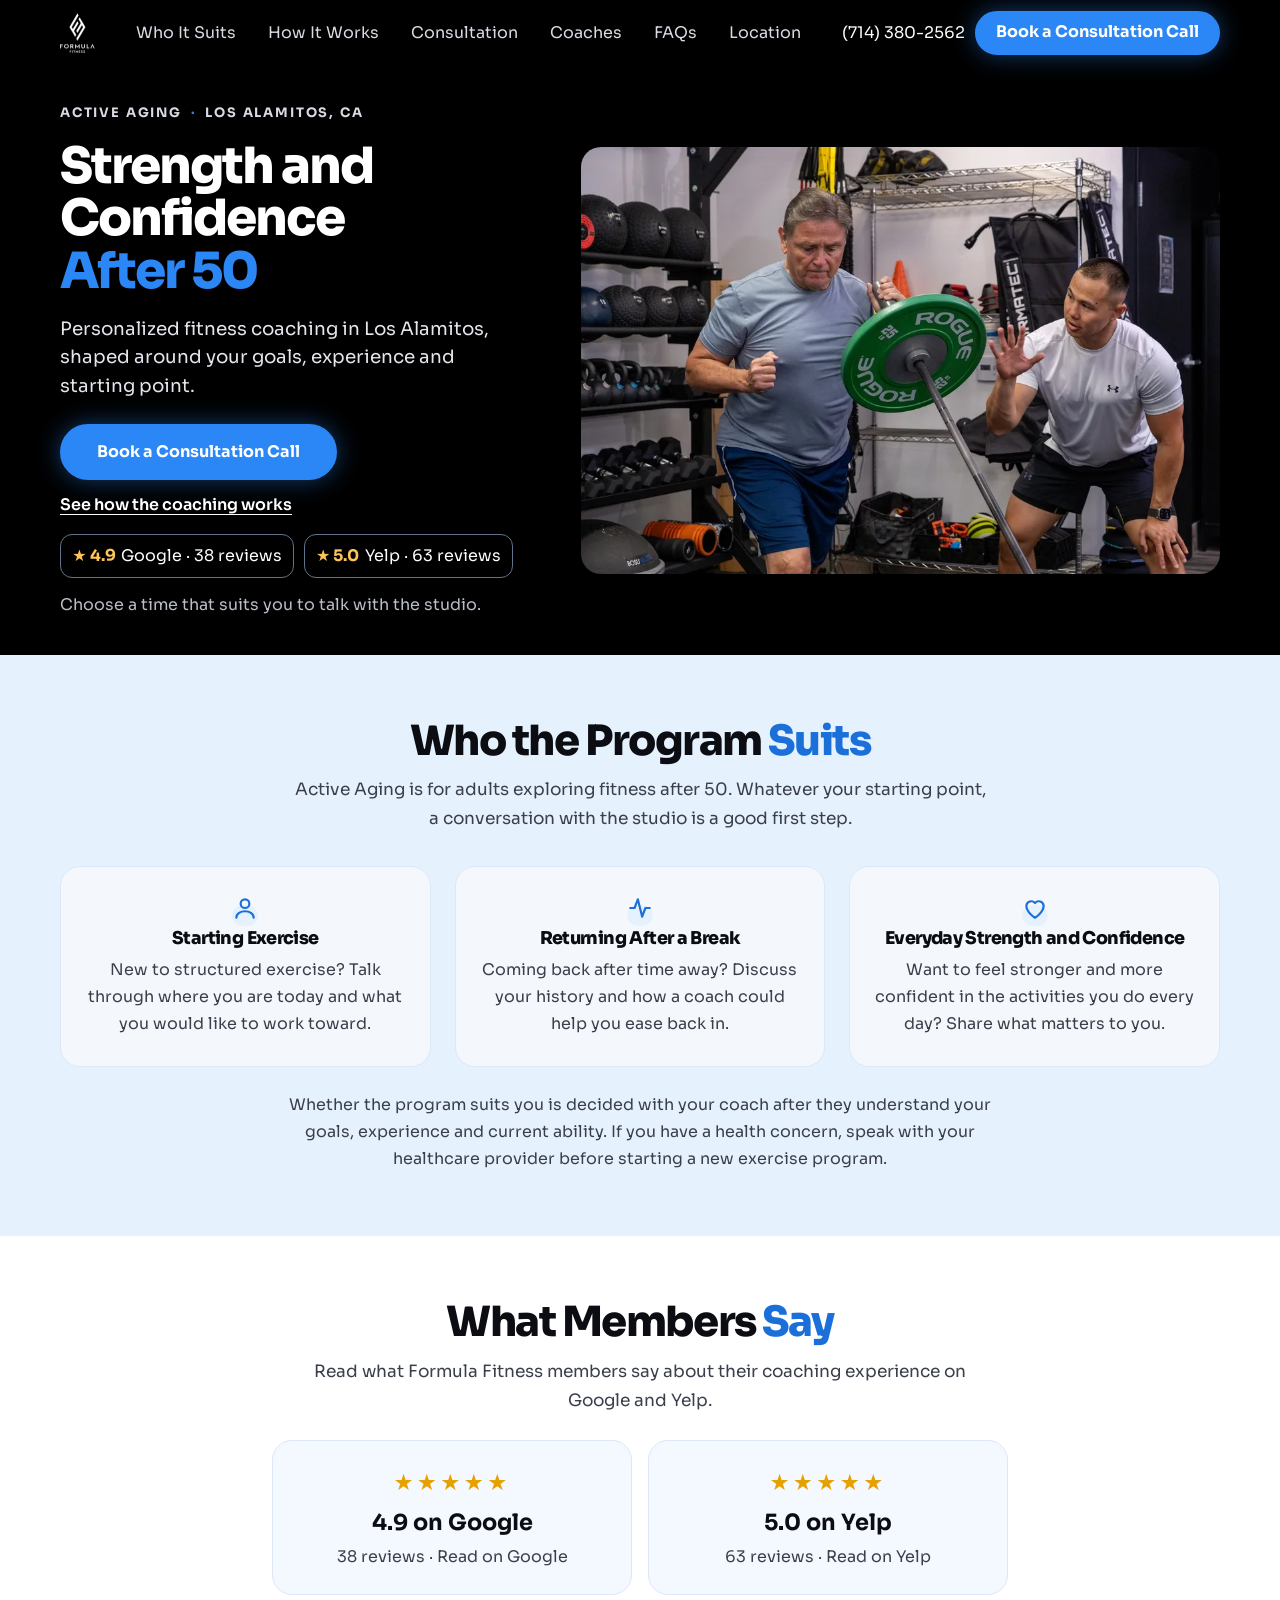
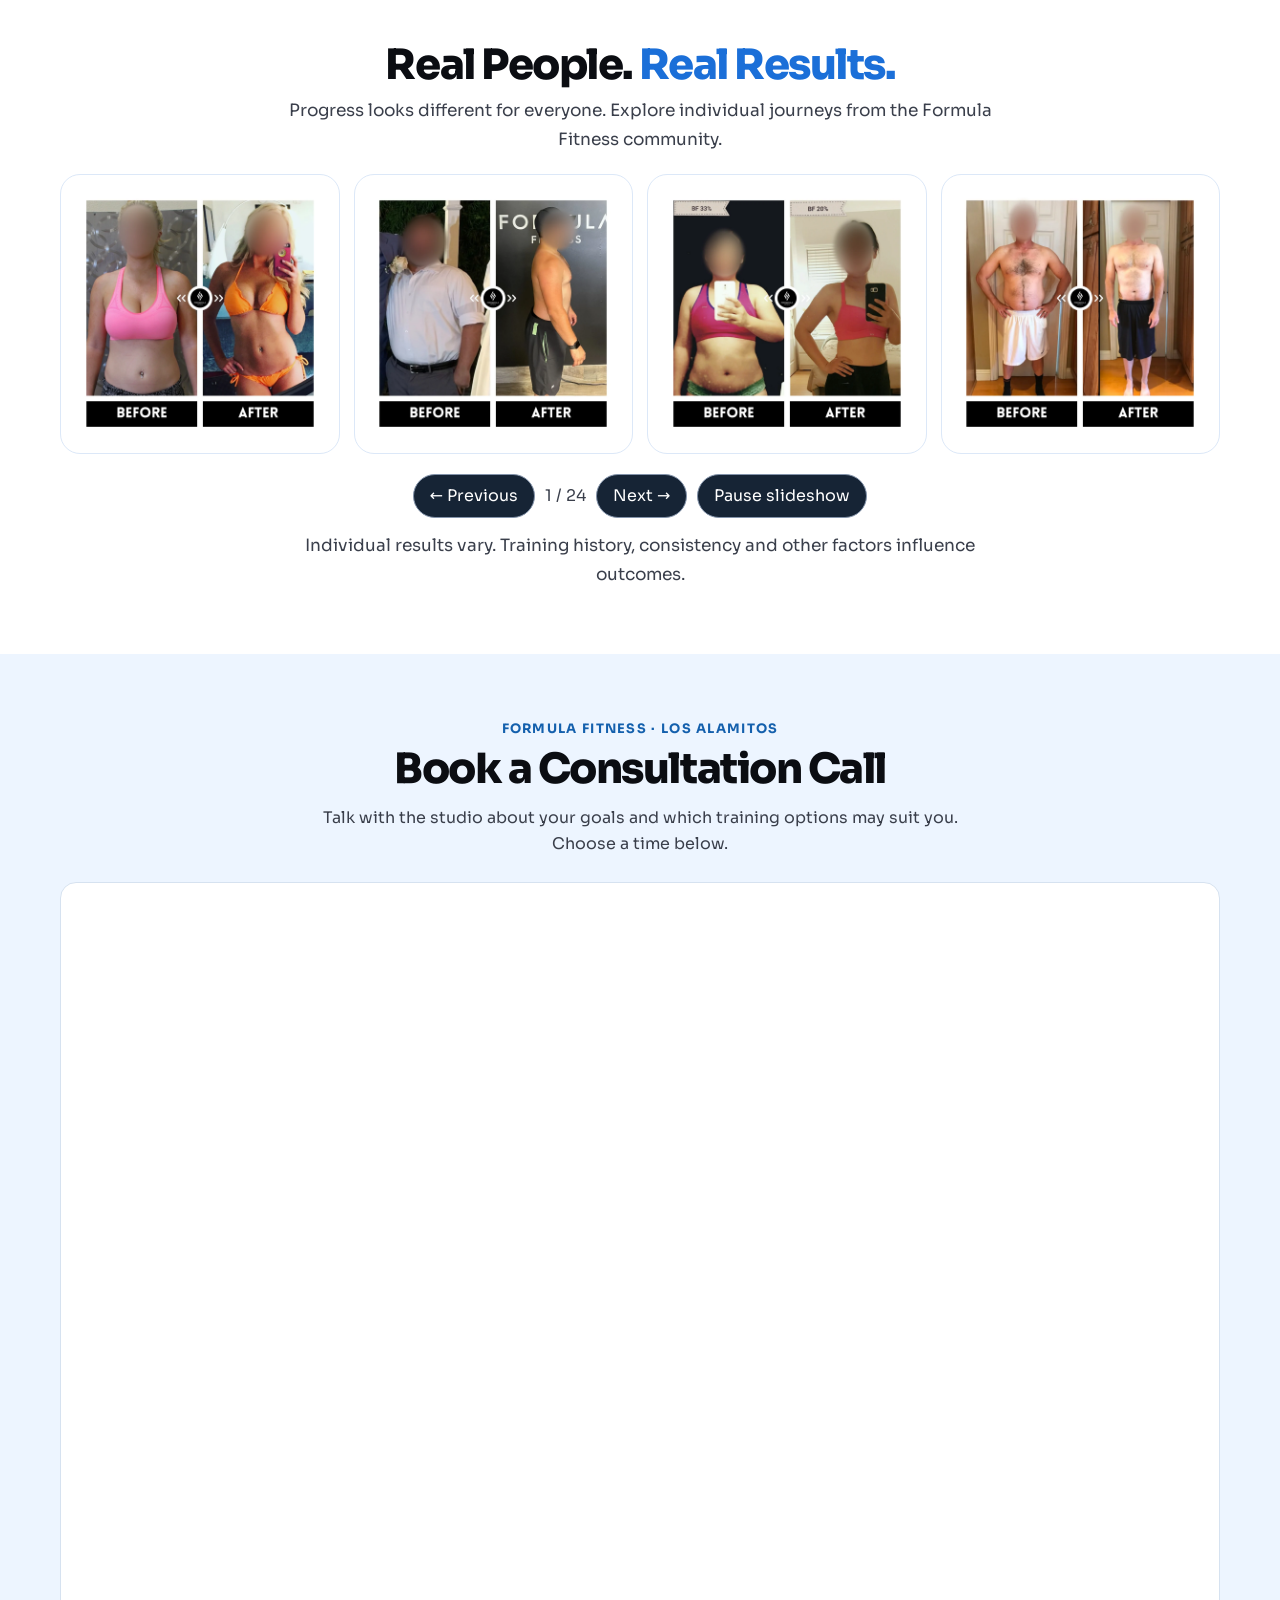
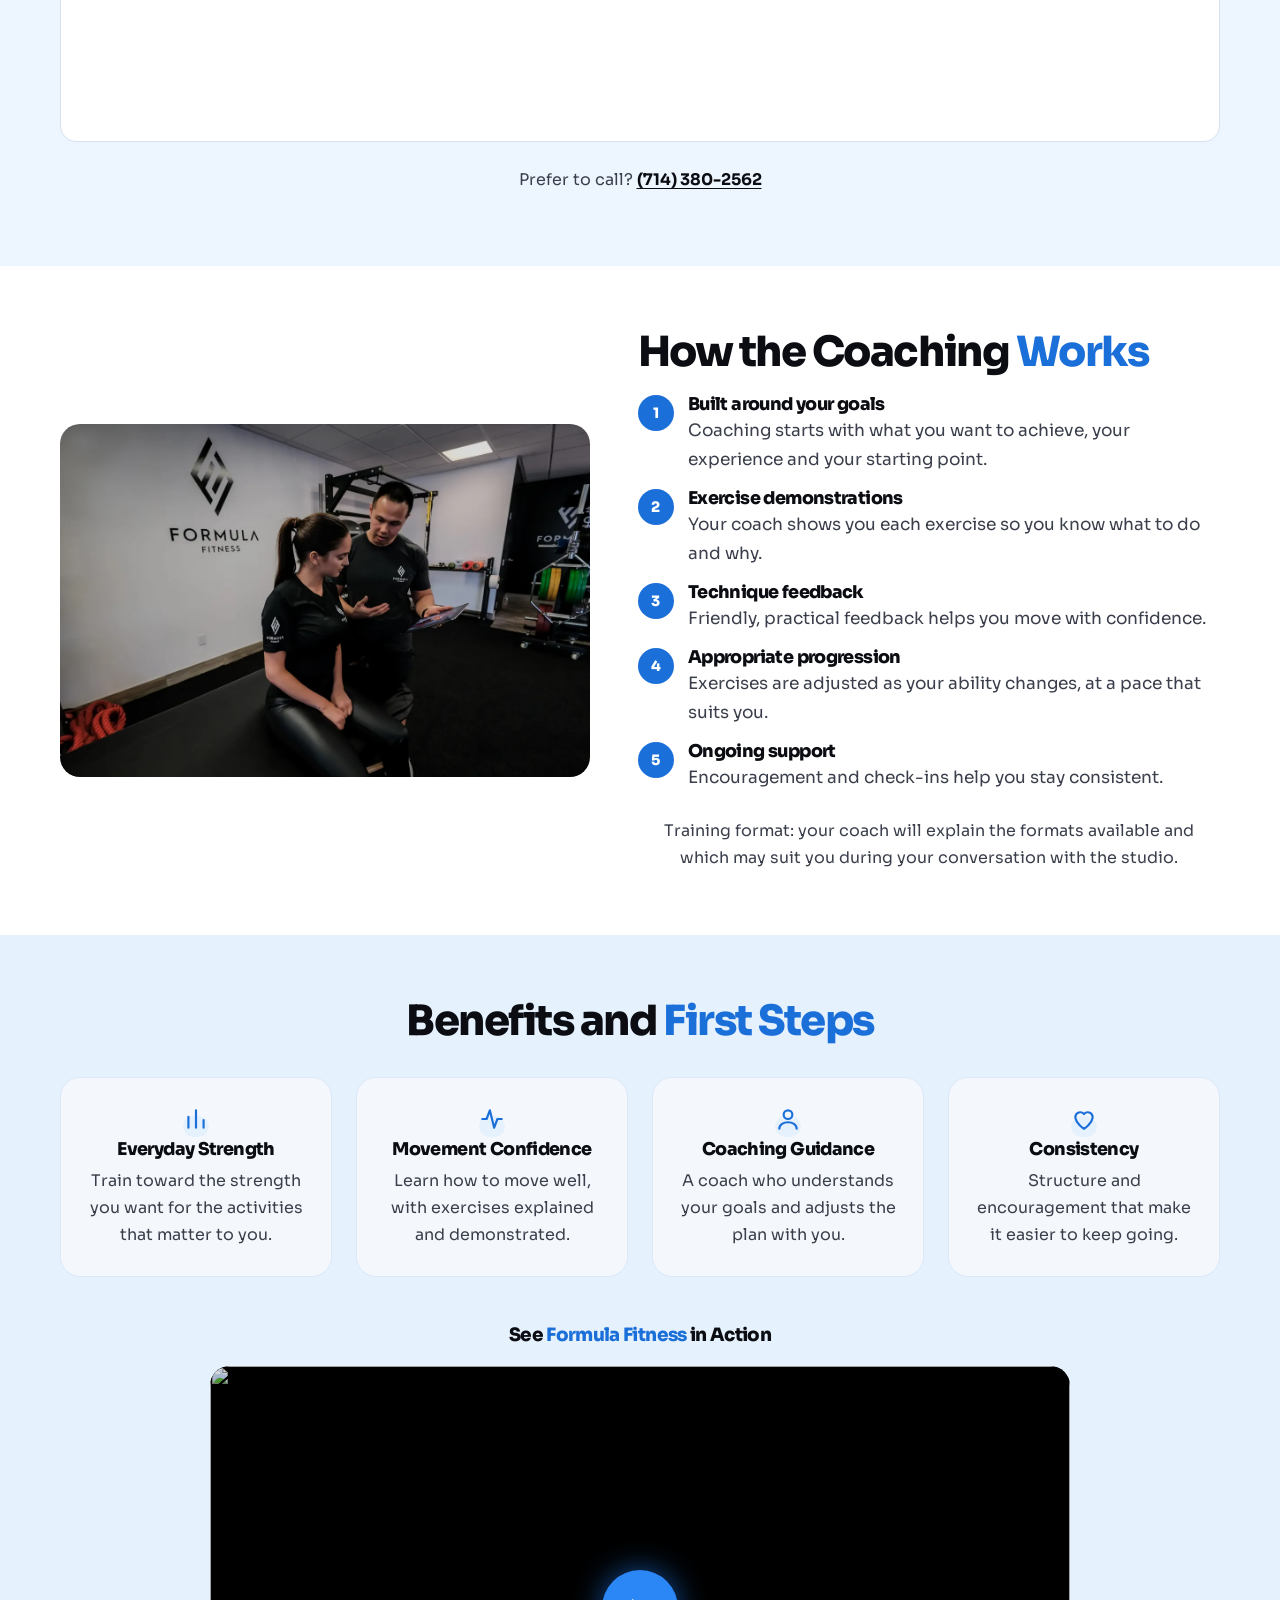
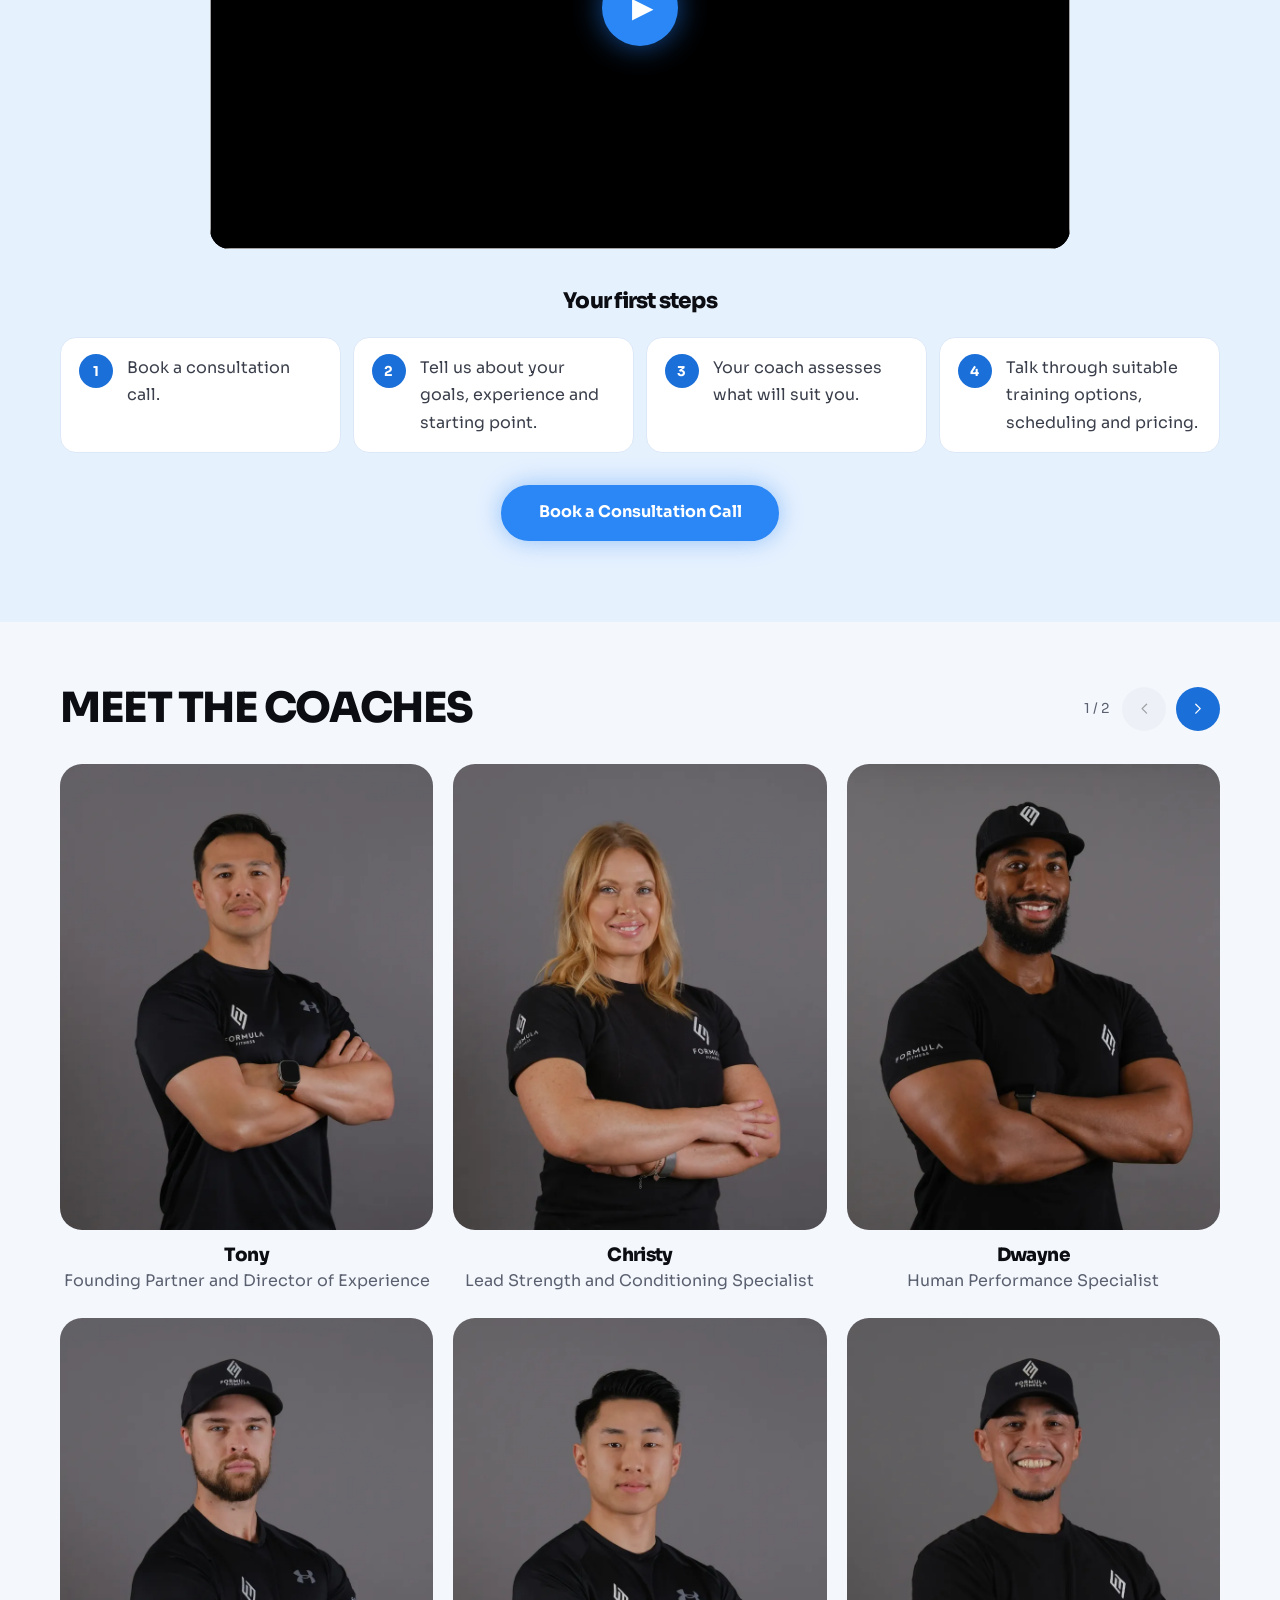
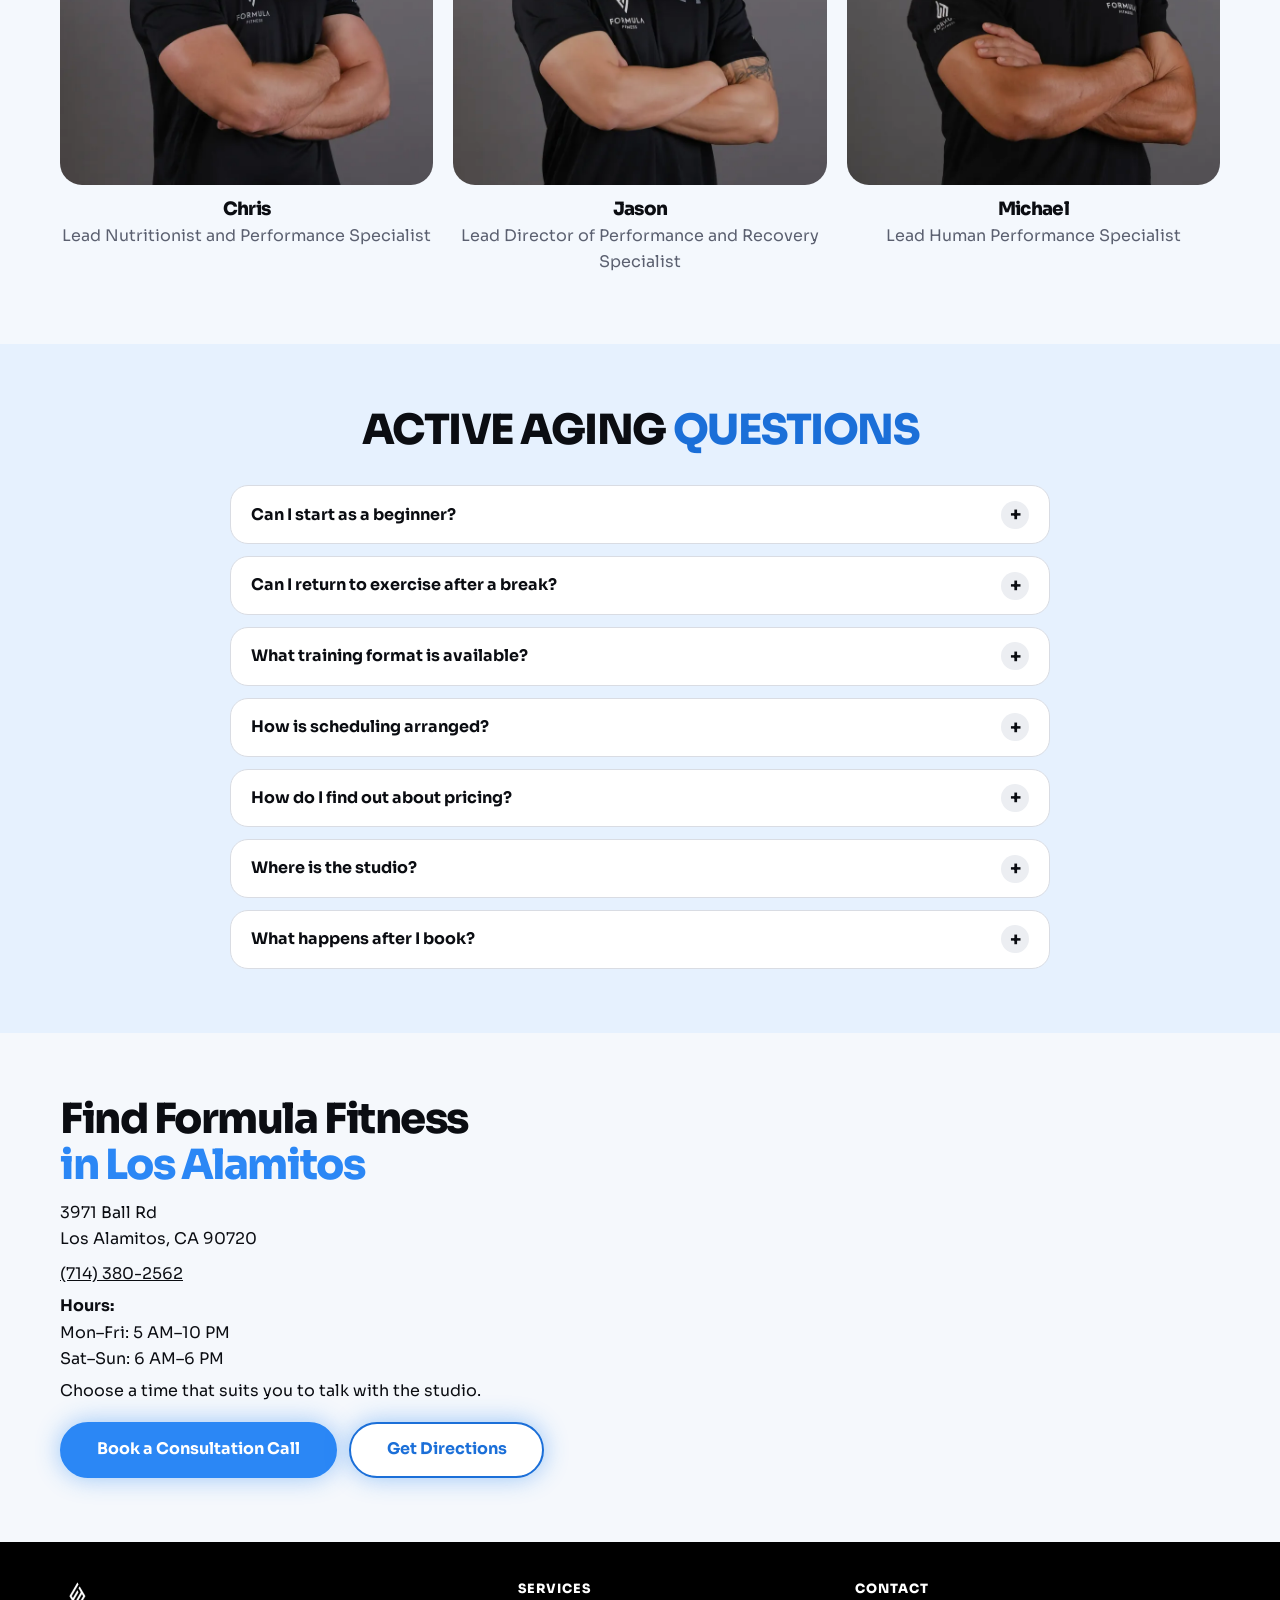
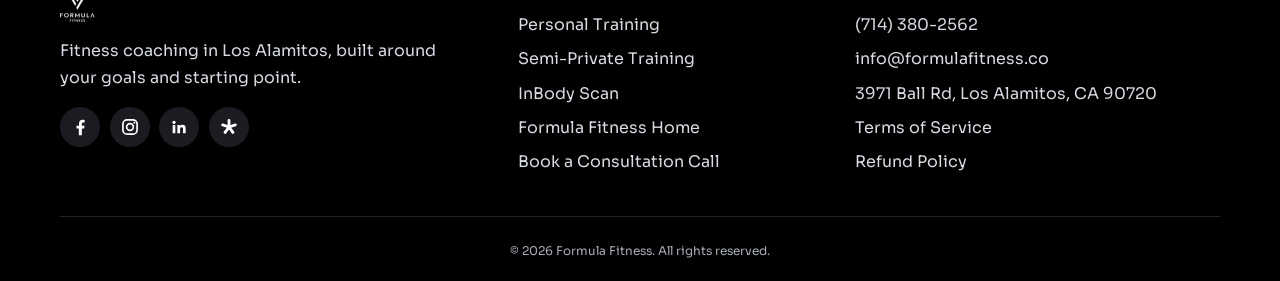
==== commit cb94c7e2: "Add files via upload" ====
--- a/public/index.html
+++ b/public/index.html
@@ -33,6 +33,7 @@
 <link rel="icon" type="image/png" sizes="32x32" href="favicon-32x32.png?v=20261030">
 <link rel="icon" type="image/png" sizes="16x16" href="favicon-16x16.png?v=20261030">
 <link rel="apple-touch-icon" sizes="180x180" href="apple-touch-icon.png?v=20261030">
+<link rel="preload" as="image" href="images/hero-aa-barbell-1200.webp" imagesrcset="images/hero-aa-barbell-640.webp 640w, images/hero-aa-barbell-960.webp 960w, images/hero-aa-barbell-1200.webp 1200w, images/hero-aa-barbell-1600.webp 1600w" imagesizes="(min-width:900px) 52vw, 92vw" fetchpriority="high">
 <link rel="preload" href="fonts/sora-latin-wght-normal.woff2" as="font" type="font/woff2" crossorigin>
 <link rel="stylesheet" href="style.css">
 <!-- Tracking settings: edit tracking.js (event names, confirmation parameter). -->
@@ -234,7 +235,7 @@
 
 <main id="main">
 
-<!-- 1. HERO: Jason D. (General Manager) video, click-to-play, captioned, with transcript. No autoplay. -->
+<!-- 1. HERO: coach and client photo (supplied by client; permission to confirm). -->
 <section class="hero" id="top">
  <div class="hero-main hv">
   <div class="wrap hv-grid">
@@ -247,15 +248,10 @@
     <p class="hero-note">Choose a time that suits you to talk with the studio.</p>
    </div>
    <div class="hv-media">
-    <div class="hv-vid" id="heroVideo">
-     <video preload="none" controls playsinline poster="media/jason-poster.webp" width="960" height="540" aria-label="Video: Jason D., General Manager at Formula Fitness, explains the InBody 580 scan">
-      <source src="media/jason-inbody-540p.mp4" type="video/mp4">
-      <track kind="captions" src="media/jason-inbody-captions.vtt" srclang="en" label="English" default>
-      Your browser cannot play this video.
-     </video>
-     <button type="button" class="hv-play" hidden aria-label="Play video: Jason D., General Manager, on the InBody 580 scan"><span class="vid-btn" aria-hidden="true">&#9654;</span></button>
+    <div class="hv-vid hv-img">
+     <img src="images/hero-aa-barbell-1200.webp" srcset="images/hero-aa-barbell-640.webp 640w, images/hero-aa-barbell-960.webp 960w, images/hero-aa-barbell-1200.webp 1200w, images/hero-aa-barbell-1600.webp 1600w" sizes="(min-width:900px) 52vw, 92vw" width="1600" height="1067" alt="A Formula Fitness coach guiding an older client through a barbell exercise" fetchpriority="high" loading="eager" decoding="async">
     </div>
-</div>
+   </div>
   </div>
  </div>
 </section>
--- a/public/style.css
+++ b/public/style.css
@@ -183,7 +183,7 @@
 /* consultation steps */
 .steps{list-style:none;margin:2rem 0 0;padding:0;display:grid;gap:1.1rem;counter-reset:s}
 .steps li{display:flex;gap:1rem;align-items:flex-start;background:#fff;border:1px solid var(--line);border-radius:20px;padding:1.4rem 1.3rem}
-.steps b{flex:none;width:46px;height:46px;border-radius:50%;background:var(--blue-ink);color:#fff;display:grid;place-items:center;font-size:.95rem;font-weight:800}
+.how-steps b{flex:none;width:46px;height:46px;border-radius:50%;background:var(--blue-ink);color:#fff;display:grid;place-items:center;font-size:.95rem;font-weight:800}
 .steps h3{font-size:1.05rem;margin-bottom:.35rem}
 .steps p{margin:0;font-size:.9rem;color:var(--ink2);line-height:1.55}
 @media(min-width:900px){.steps{grid-template-columns:repeat(3,1fr);gap:1.5rem}}
@@ -405,6 +405,120 @@
 .vid-btn{position:absolute;left:50%;top:50%;transform:translate(-50%,-50%);width:76px;height:76px;border-radius:50%;background:var(--blue);color:#fff;display:grid;place-items:center;font-size:28px;padding-left:5px;box-shadow:0 0 30px rgba(35,132,255,.6)}
 .vid-play:focus-visible{outline:3px solid #fff;outline-offset:-6px}
 
-.svc-grid{max-width:46rem;margin-left:auto;margin-right:auto}
-@media(min-width:800px){.svc-grid{grid-template-columns:repeat(2,1fr);max-width:none}}
-#services .pcard{background:#fff}
+/* Active Aging page */
+.aa p,.aa li{font-size:1.0625rem;line-height:1.7}
+.aa .bcard p{font-size:1rem}
+.note{text-align:center;max-width:46rem;margin:1.5rem auto 0;color:var(--ink2);font-size:.98rem;line-height:1.65}
+.note.left{margin:.5rem 0 1rem;text-align:left}
+.split{display:grid;gap:1.75rem;align-items:center}
+.split>img{width:100%;height:auto;border-radius:20px;aspect-ratio:3/2;object-fit:cover}
+@media(min-width:900px){.split{grid-template-columns:1fr 1.1fr;gap:3rem}}
+.how-steps{list-style:none;margin:1.25rem 0 0;padding:0;display:grid;grid-template-columns:1fr;gap:.9rem}
+.how-steps li{display:flex;gap:.9rem;align-items:flex-start;background:none;border:0;padding:0}
+.how-steps b{flex:none;width:36px;height:36px;border-radius:50%;background:var(--blue-ink);color:#fff;display:grid;place-items:center;font-size:.9rem}
+.how-steps h3{margin:0 0 .15rem;font-size:1.1rem}.how-steps p{margin:0;color:var(--ink2)}
+.exp-grid{display:grid;gap:1rem;margin-top:1.5rem}
+@media(min-width:800px){.exp-grid{grid-template-columns:1fr 1fr}}
+.exp-ph{min-height:160px;border:2px dashed #9db8dc;border-radius:20px;display:grid;place-items:center;text-align:center;padding:1.5rem;background:#f4f8ff}
+.cal-slot{max-width:46rem;margin:1.5rem auto 0;padding:1.5rem;border:2px dashed #9db8dc;border-radius:20px;background:#fff;text-align:center}
+.cal-slot[hidden],.booking-calendar[hidden]{display:none}
+.first-t{margin:2.5rem 0 0;font-size:1.35rem}
+.four-steps{margin-bottom:2rem}
+@media(min-width:800px){.four-steps{grid-template-columns:repeat(4,1fr);max-width:none}}
+@media(prefers-reduced-motion:reduce){*,*::before,*::after{animation:none!important;transition:none!important;scroll-behavior:auto!important}}
+
+/* Active Aging refinements */
+html{font-size:100%}
+body p,body li,body summary,body address,body .hero-note,body .foot a,body .foot p,body .note,body .book-steps li,body .tcard p,body .loc-actions .btn,body .text-link,body .mock-phone{font-size:max(1rem,16px)}
+body .eyebrow,body .booking-kicker{font-size:max(.8125rem,13px)}
+body p,body li{line-height:1.65}
+.call-panel{max-width:40rem;margin:1.75rem auto 0;display:grid;gap:1rem;justify-items:center;text-align:center;padding:1.75rem 1.25rem;background:#fff;border:1px solid var(--line);border-radius:20px}
+.call-panel p{margin:0;color:var(--ink2)}
+.call-num{font-size:clamp(1.8rem,7vw,2.6rem);font-weight:800;color:var(--ink);text-decoration:none;letter-spacing:-.01em}
+.call-panel[hidden]{display:none}
+.hero-links{flex-wrap:wrap}
+@media(max-width:699px){.hero-links .btn-lg{width:100%;white-space:normal;text-align:center}}
+.btn{white-space:normal}
+summary{min-height:48px;display:flex;align-items:center}
+.faq-list summary{padding-top:.9rem;padding-bottom:.9rem}
+.team-sec .track{max-width:100%}
+img,iframe{max-width:100%}
+.hero-photo.hb{object-position:50% 40%}
+@media(max-width:899px){.hero-photo.hb{aspect-ratio:3/2;max-height:none;width:calc(100% - 2.5rem);height:auto}}
+/* v3 fit + legibility */
+body a.btn,body a.btn-lg,body a.btn-sm,body .btn{font-size:1rem}
+body .faq-list p,body details p,body .tcard p{font-size:1rem}
+.hdr nav a,.hdr .mock-phone{display:inline-flex;align-items:center;min-height:44px;font-size:1rem}
+.hdr .header-booking,.hdr .menu-btn{min-height:44px;font-size:1rem}
+@media(max-width:699px){
+ .track.team{display:grid;grid-template-columns:repeat(2,minmax(0,1fr));gap:1.25rem .9rem;overflow:visible;scroll-snap-type:none}
+ .track.team>*{flex:none}
+ .team-sec .ctrl{display:none}
+ .tcard h3{font-size:1.05rem}
+}
+body .copy{font-size:.875rem}
+
+.call-alt{margin:.75rem 0 0;color:var(--ink2)}
+.call-alt a{font-weight:700;color:var(--ink);text-underline-offset:3px;display:inline-flex;align-items:center;min-height:44px}
+.booking-section{scroll-margin-top:76px}
+@media(max-width:399px){.hdr .mock-phone{display:none}}
+
+.mock-ratings.hero-rate{display:flex;gap:.6rem;flex-wrap:wrap;margin:1rem 0 .25rem}
+.hero-rate a{display:inline-flex;align-items:center;min-height:44px;padding:.5rem .9rem;border:1px solid #61738b;border-radius:12px;color:#fff;text-decoration:none;font-size:1rem}
+.hero-rate strong{color:#ffc458}
+.rev-cards{display:grid;gap:1rem;margin:1.5rem auto 0;max-width:46rem}
+@media(min-width:700px){.rev-cards{grid-template-columns:1fr 1fr}}
+.rev-card{display:grid;gap:.25rem;justify-items:center;padding:1.5rem 1rem;border:1px solid var(--line);border-radius:20px;background:#f4f8ff;color:var(--ink);text-decoration:none}
+.rev-card strong{font-size:1.4rem}.rev-card span:last-child{color:var(--ink2);font-size:1rem}
+.rev-stars{color:#e6a100;font-size:1.4rem;letter-spacing:.15em}
+.rev-card:hover,.rev-card:focus-visible{border-color:var(--blue)}
+
+.rr-grid{display:grid;gap:1rem;margin:1.5rem auto 0;max-width:1000px}
+@media(min-width:800px){.rr-grid{grid-template-columns:1fr 1fr;gap:1.25rem}}
+.rr-grid figure,.rr-ba{margin:0}
+.rr-grid img{width:100%;height:auto;aspect-ratio:3/2;object-fit:cover;border-radius:20px;display:block}
+.rr-ba{max-width:460px;margin:1.5rem auto 0}
+.rr-ba img{width:100%;height:auto;border-radius:20px;display:block}
+.rr-ba figcaption{margin-top:.6rem;color:var(--ink2);font-size:1rem;line-height:1.6}
+@media(min-width:900px){.hero-main.hb-main .hero-copy{max-width:min(34rem,calc(100% - 44vw - 3rem))}}
+@media(min-width:900px){.hero-main.hb-main .hero-copy{max-width:min(36rem,calc(100% - min(44vw,620px) - 3rem))}}
+
+@media(min-width:900px){.hero-photo.hb{width:min(48vw,700px)}.hero-main.hb-main .hero-copy{max-width:min(36rem,calc(100% - min(48vw,700px) - 3rem))}}
+.rev-layout{display:grid;gap:1.5rem;max-width:960px;margin:1.5rem auto 0;align-items:center}
+.rev-layout .rev-cards{margin:0;max-width:none;grid-template-columns:1fr}
+.rev-layout .rr-ba{margin:0 auto;max-width:440px}
+@media(min-width:800px){.rev-layout{grid-template-columns:1fr 1fr;gap:2.5rem}}
+@media(min-width:900px){.hero-photo.hb{width:min(46vw,660px)}.hero-main.hb-main .hero-copy{max-width:min(36rem,calc(100% - min(46vw,660px) - 3rem))}.hero-rate a{padding:.5rem .7rem}.hero-rate{gap:.5rem}}
+
+/* Video hero */
+.hero-main.hv{display:block;padding:2.25rem 0 2.25rem}
+.hv .hv-grid{display:grid;gap:1.75rem;position:relative;z-index:2}
+@media(min-width:900px){.hv .hv-grid{grid-template-columns:minmax(0,.85fr) minmax(0,1.15fr);gap:3rem;align-items:center}.hv .hero-copy{max-width:none}}
+.hv-vid{position:relative;aspect-ratio:16/9;border-radius:20px;overflow:hidden;background:#000;box-shadow:0 20px 60px rgba(0,0,0,.5)}
+.hv-vid video{position:absolute;inset:0;width:100%;height:100%;object-fit:cover;background:#000}
+.hv-play{position:absolute;inset:0;width:100%;height:100%;border:0;padding:0;background:transparent;cursor:pointer;display:grid;place-items:center}
+.hv-play[hidden]{display:none}
+.hv-play:focus-visible{outline:3px solid #fff;outline-offset:-6px}
+.transcript{margin-top:1rem;border:1px solid #2b3445;border-radius:14px;background:#0b0d12;color:#e6ebf5}
+.transcript summary{padding:.75rem 1rem;cursor:pointer;font-weight:700;min-height:48px}
+.transcript-body{padding:0 1rem 1rem;max-height:320px;overflow:auto}
+.transcript-body p{margin:.6rem 0 0;font-size:1rem;line-height:1.65;color:#d5dcea}
+.transcript summary:focus-visible{outline:3px solid #fff}
+@media(max-width:899px){.hv .hero-rate,.hv .hero-note{display:none}}
+
+/* Real People. Real Results. slider (same as Personal Training / Semi-Private) */
+.res-block{margin-top:3rem;text-align:center}
+.res-block .res-h{margin:0}
+.results-slider{display:grid;grid-template-columns:repeat(4,minmax(0,1fr));gap:14px;margin:20px auto}
+@media(max-width:760px){.results-slider{grid-template-columns:repeat(2,minmax(0,1fr))}}
+.results-slider figure{margin:0}
+.results-slider [hidden]{display:none}
+@media(max-width:899px){.results-slider .rcard{max-width:none}}
+.mock-controls{display:flex;gap:10px;flex-wrap:wrap;margin:14px 0;align-items:center;justify-content:center}
+.mock-controls button{font:inherit;font-size:1rem;border:1px solid #8393aa;border-radius:22px;padding:6px 16px;min-height:44px;min-width:44px;background:#162435;color:#fff;cursor:pointer}
+.mock-controls button:hover{background:#21364f}
+.mock-controls span{font-size:1rem;color:var(--ink2)}
+.res-note{font-size:1rem}
+
+.hv-vid.hv-img{aspect-ratio:3/2}
+.hv-vid.hv-img img{position:absolute;inset:0;width:100%;height:100%;object-fit:cover;display:block}
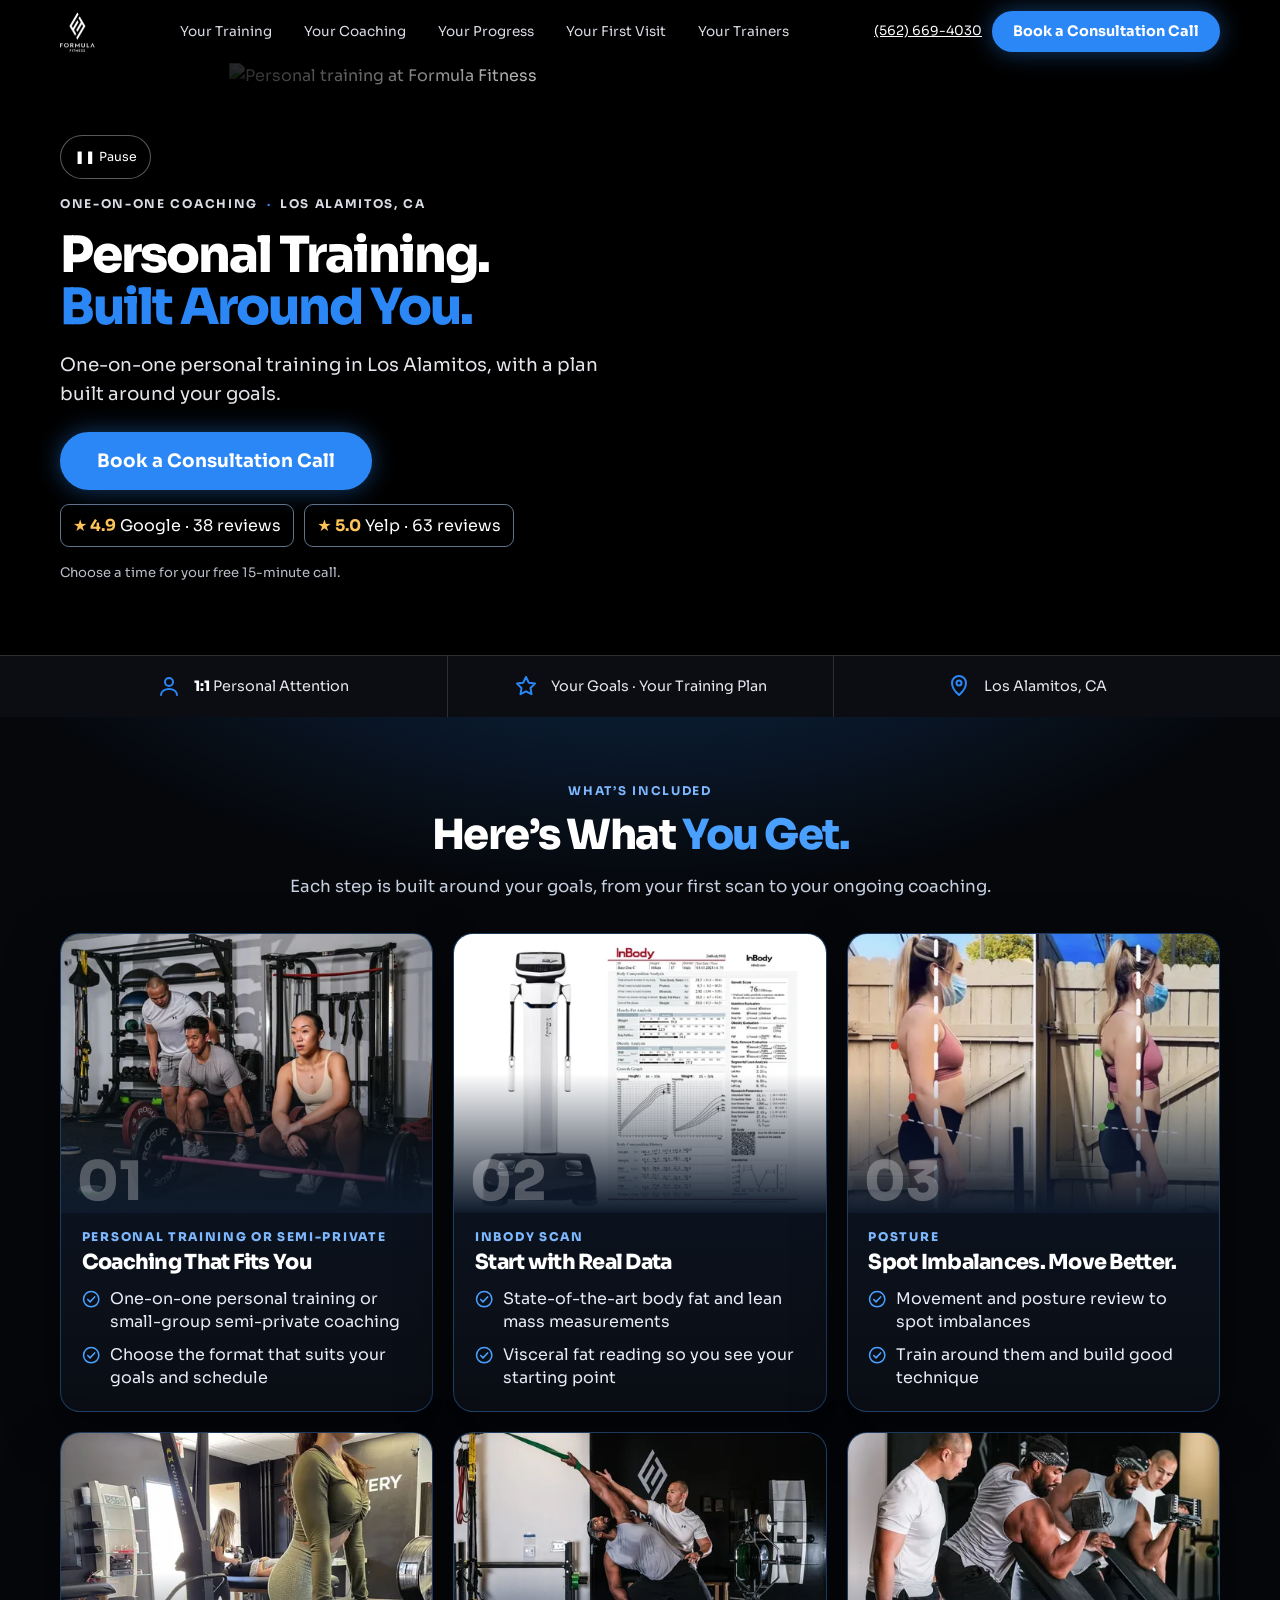
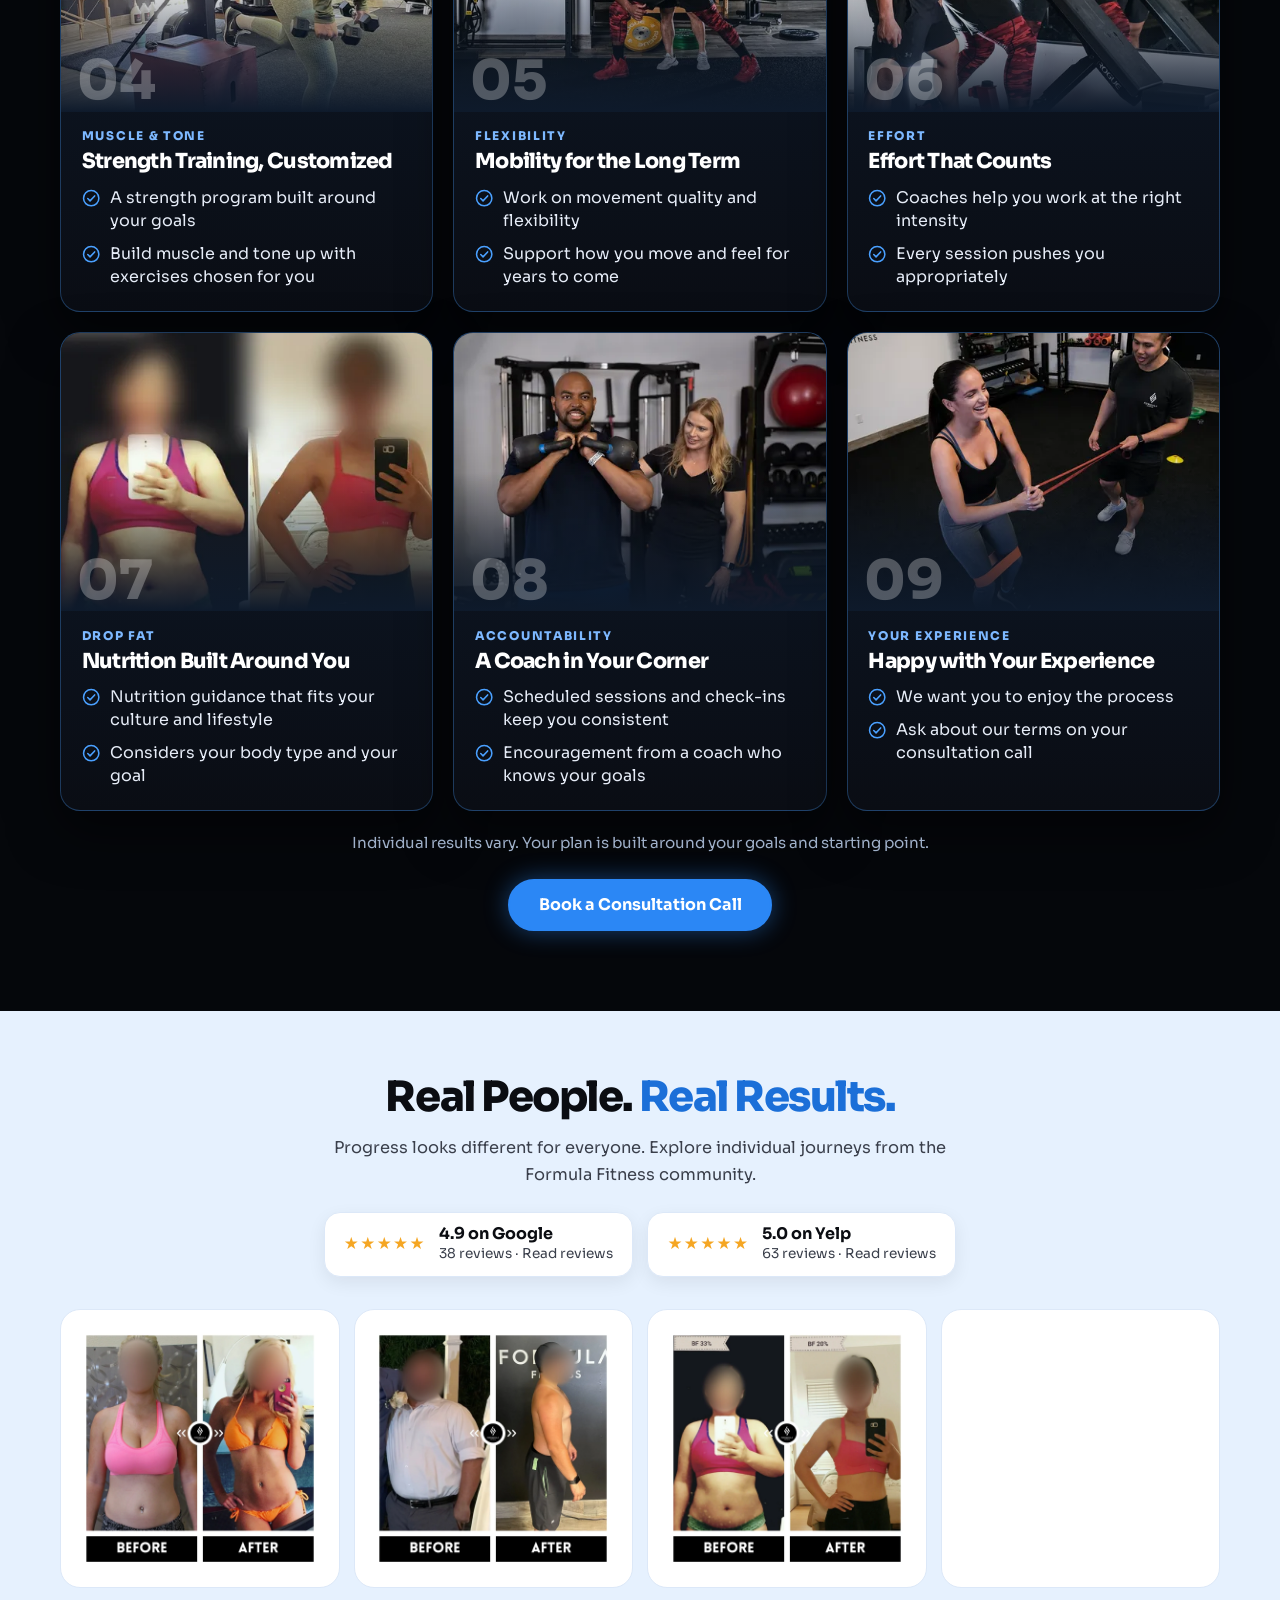
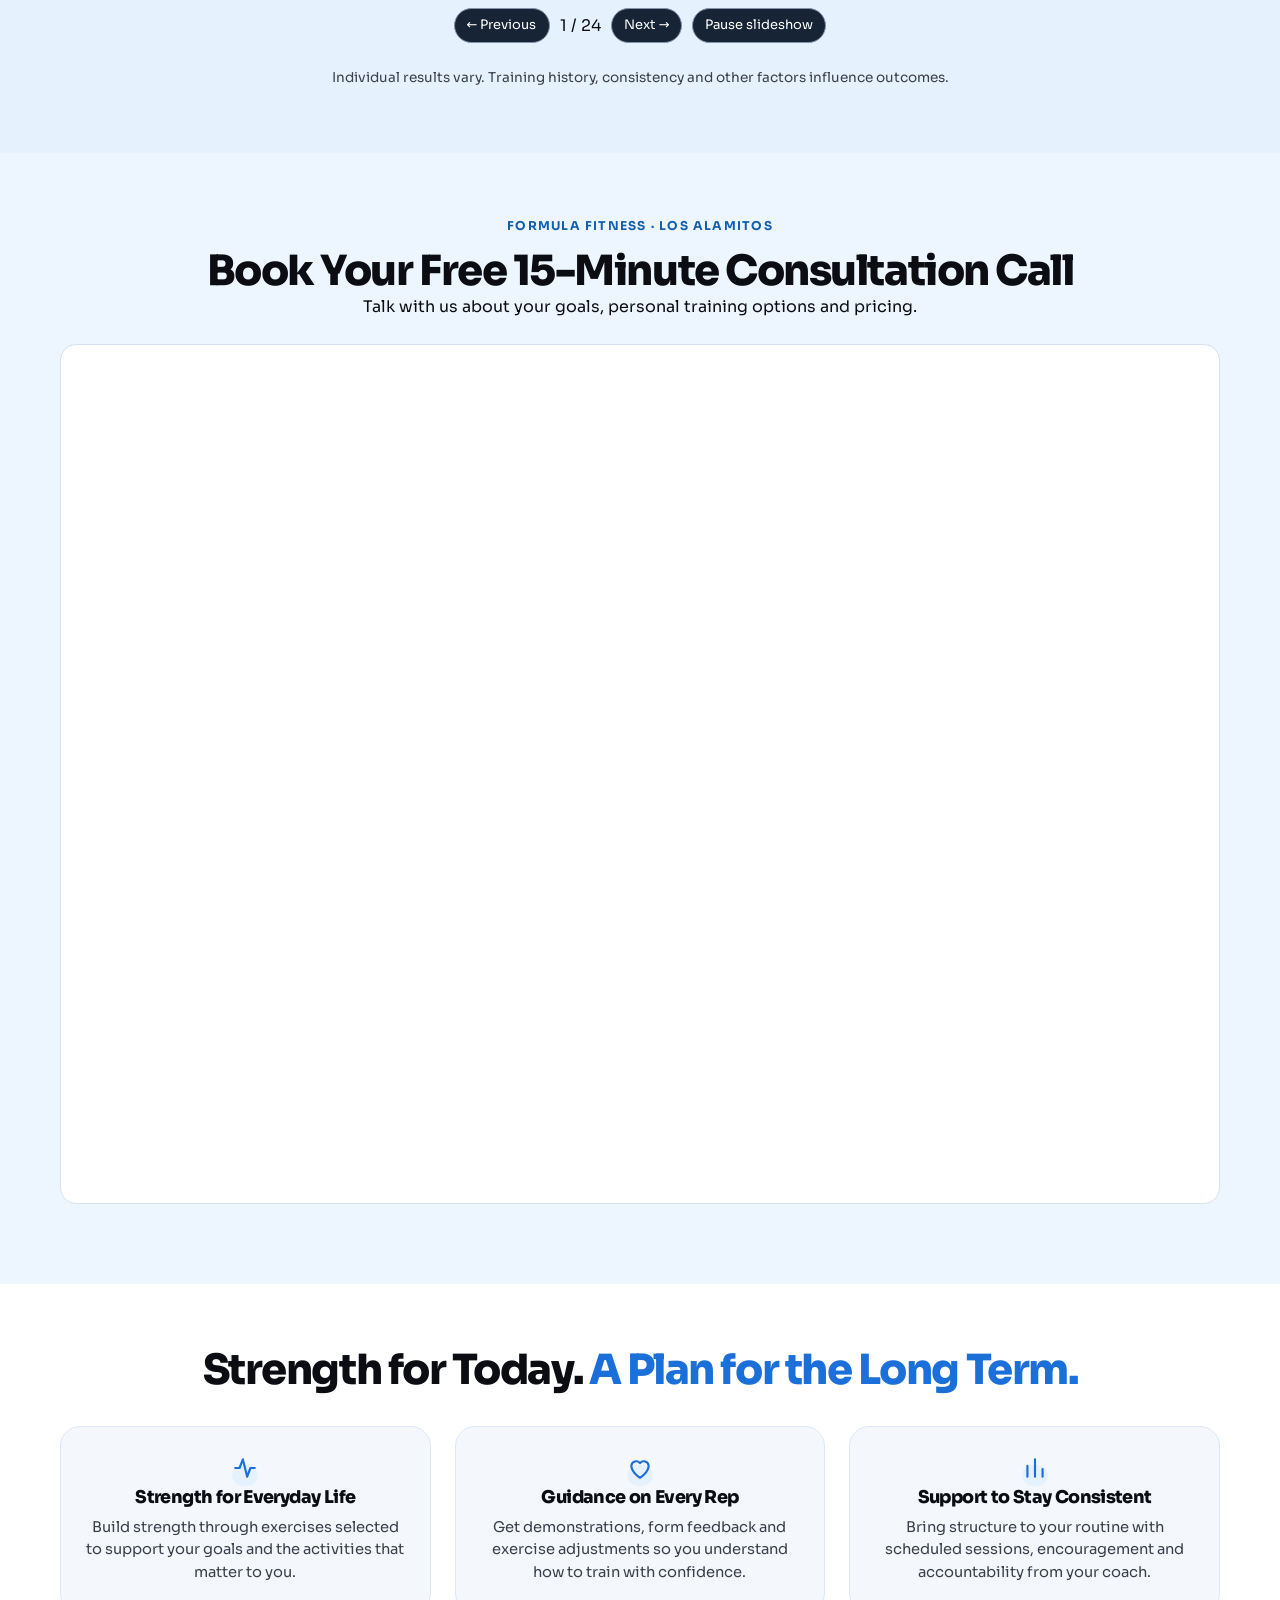
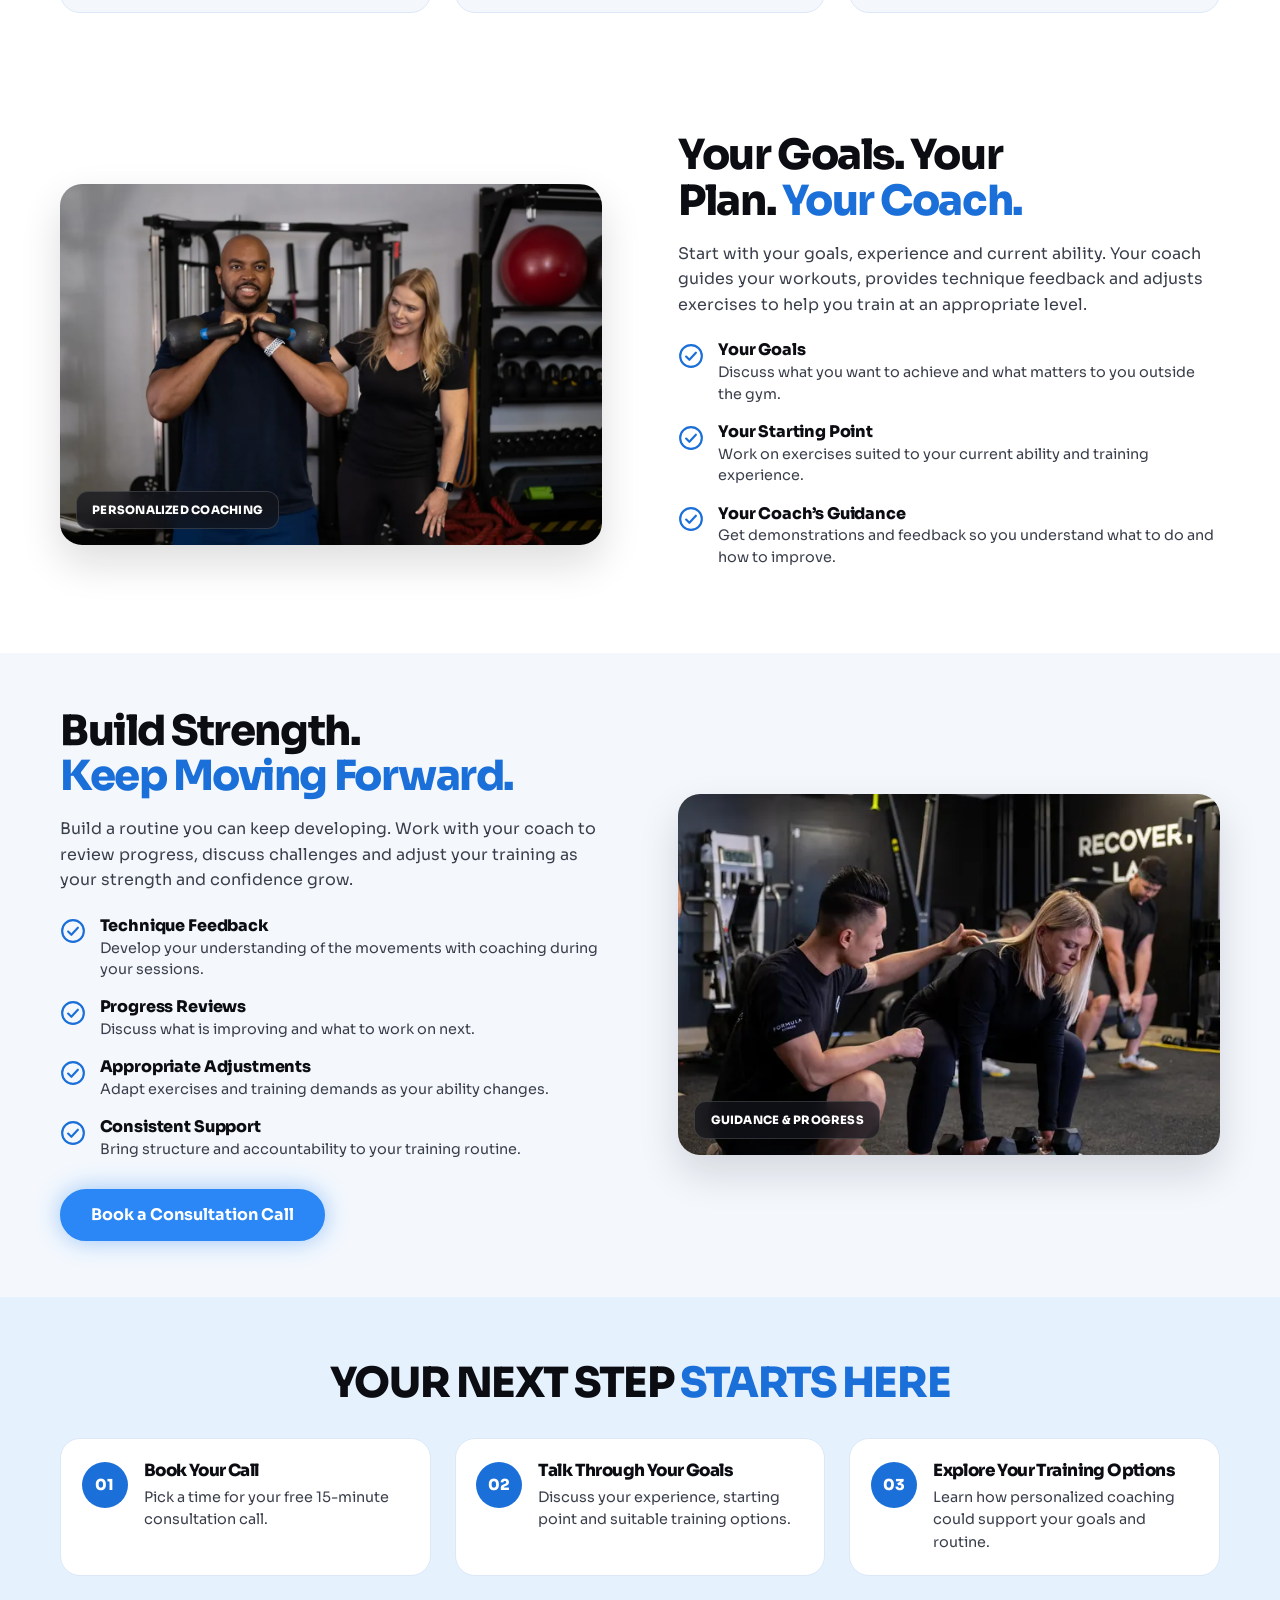
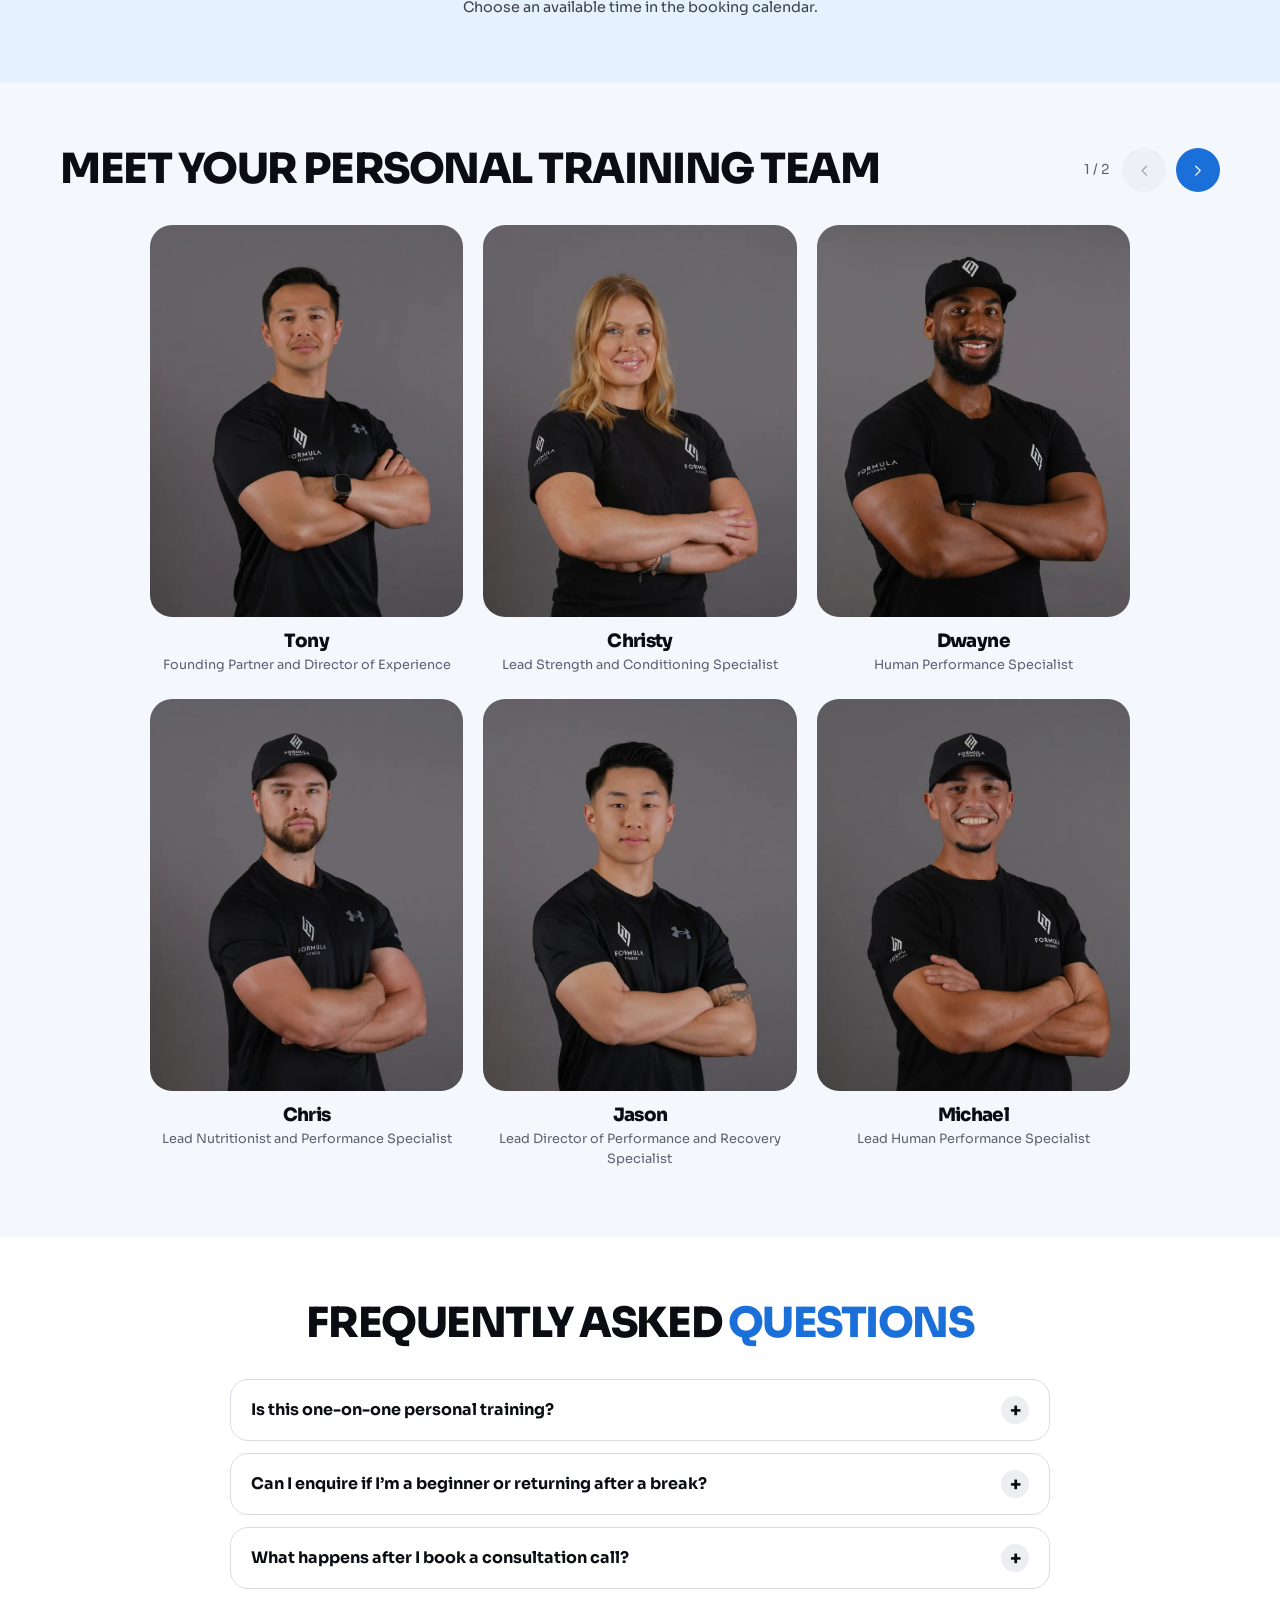
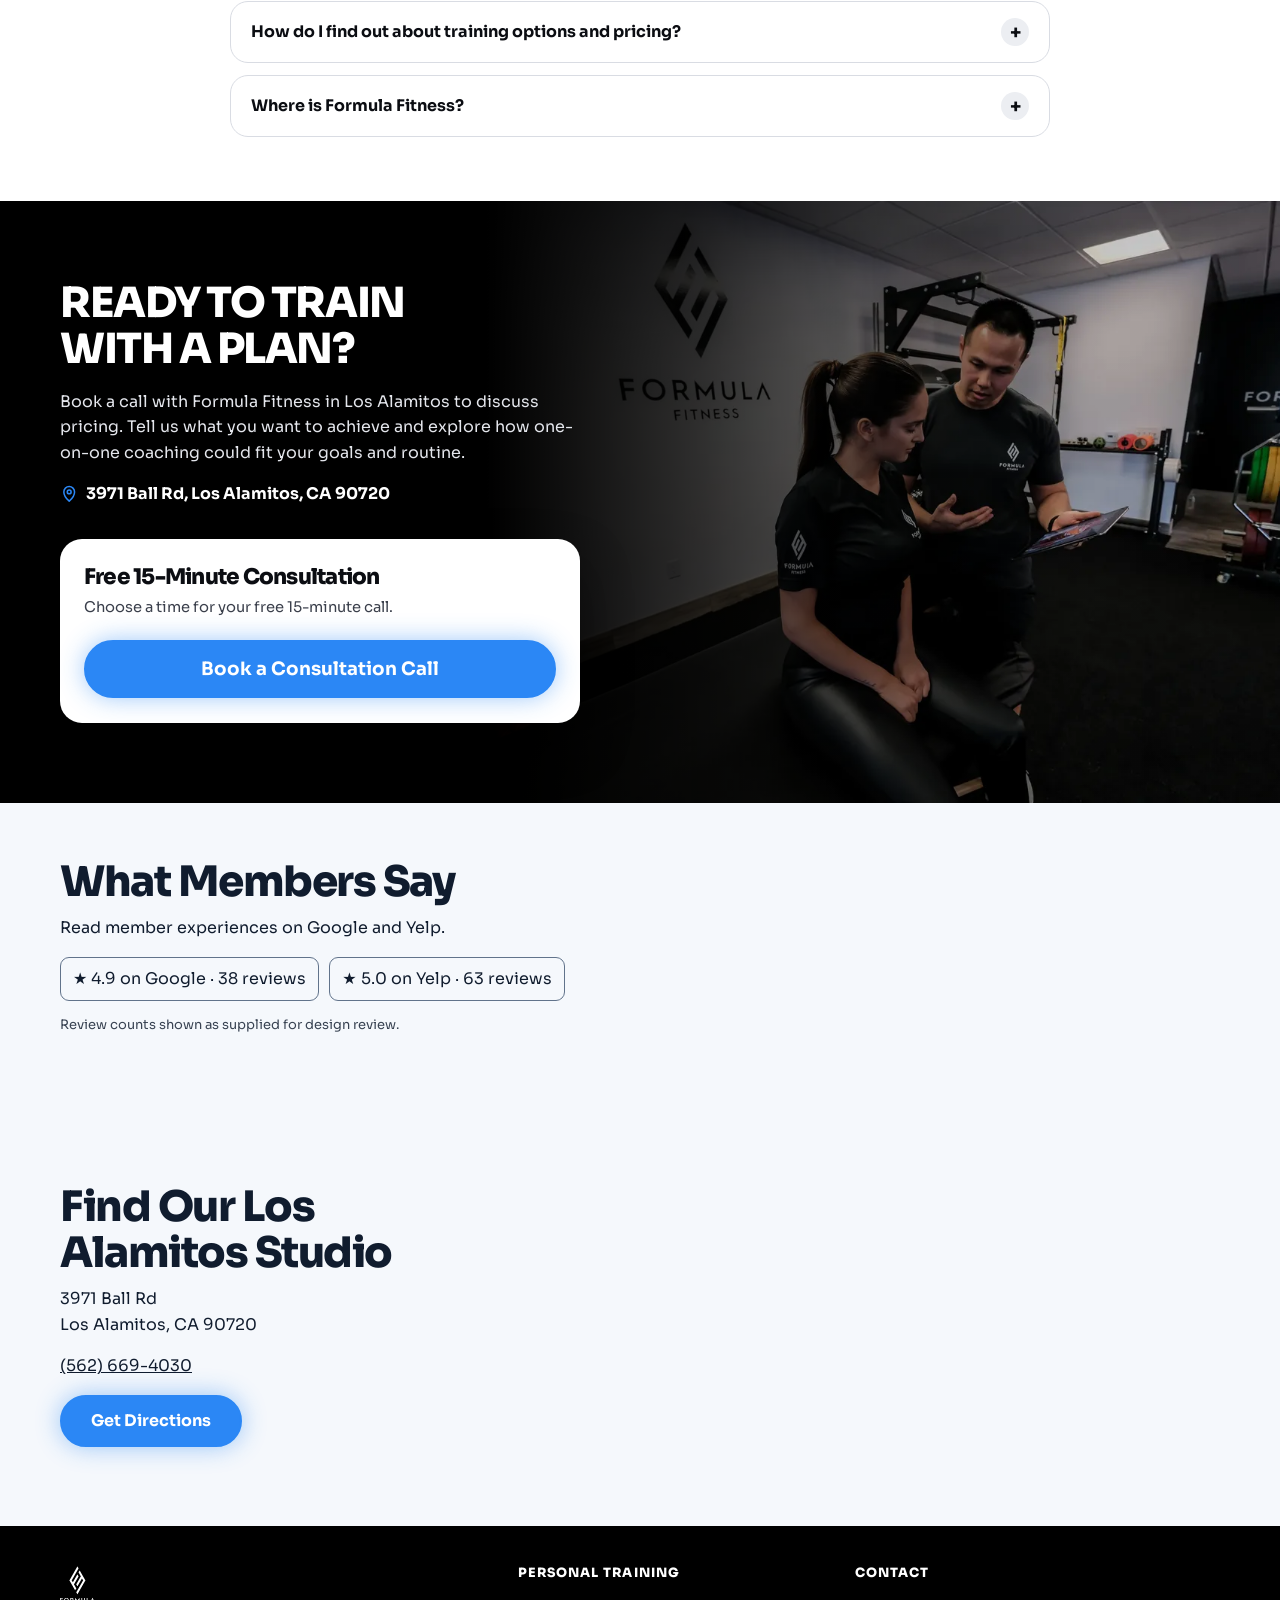
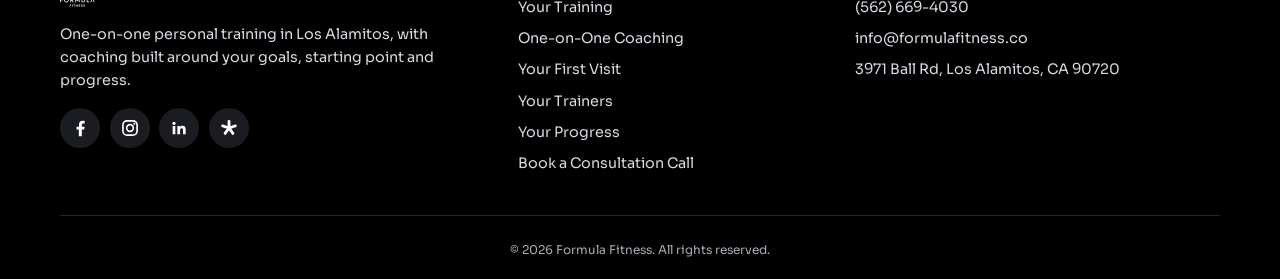
==== commit e8122225: "Add files via upload" ====
--- a/public/index.html
+++ b/public/index.html
@@ -10,178 +10,22 @@
 })(window,document,'script','dataLayer','GTM-K28JZ7N');</script>
 <!-- End Google Tag Manager -->
 <meta name="viewport" content="width=device-width, initial-scale=1">
-<title>Fitness Coaching for Adults 50+ in Los Alamitos | Formula Fitness</title>
-<meta name="description" content="Personalized fitness coaching in Los Alamitos, CA for adults over 50, built around your goals and starting point. Book a consultation call.">
-<link rel="canonical" href="https://active-aging.formulafitness.co/">
-<meta name="robots" content="index, follow, max-image-preview:large, max-snippet:-1, max-video-preview:-1">
-<meta property="og:type" content="website">
-<meta property="og:site_name" content="Formula Fitness">
-<meta property="og:url" content="https://active-aging.formulafitness.co/">
-<meta property="og:title" content="Fitness Coaching for Adults 50+ in Los Alamitos | Formula Fitness">
-<meta property="og:description" content="Personalized fitness coaching in Los Alamitos, CA for adults over 50, built around your goals and starting point. Book a consultation call.">
-<meta property="og:image" content="https://active-aging.formulafitness.co/images/og-share-20261124.jpg">
-<meta property="og:image:type" content="image/jpeg">
-<meta property="og:image:width" content="1200">
-<meta property="og:image:height" content="630">
-<meta property="og:image:alt" content="A Formula Fitness coach guiding an older client through a barbell exercise">
-<meta name="twitter:card" content="summary_large_image">
-<meta name="twitter:title" content="Fitness Coaching for Adults 50+ in Los Alamitos | Formula Fitness">
-<meta name="twitter:description" content="Personalized fitness coaching in Los Alamitos, CA for adults over 50, built around your goals and starting point. Book a consultation call.">
-<meta name="twitter:image" content="https://active-aging.formulafitness.co/images/og-share-20261124.jpg">
+<title>Personal Training in Los Alamitos | Formula Fitness</title>
+<meta name="description" content="Explore one-on-one personal training at Formula Fitness in Los Alamitos. Get coaching tailored to your goals and starting point. Book a consultation call.">
+<!-- PREVIEW ONLY: remove this tag at launch. -->
+<meta name="robots" content="noindex, nofollow">
+<!-- No canonical tag yet. Add <link rel="canonical" href="FINAL URL"> once the final address is chosen. -->
 <meta name="theme-color" content="#000000">
+<!-- Favicons built from the Formula Fitness logo mark (tools/build-favicons.py). The ?v= value is a cache-buster: change it whenever the icon files change. -->
 <link rel="icon" href="favicon.ico?v=20261030" sizes="any">
 <link rel="icon" type="image/png" sizes="32x32" href="favicon-32x32.png?v=20261030">
 <link rel="icon" type="image/png" sizes="16x16" href="favicon-16x16.png?v=20261030">
 <link rel="apple-touch-icon" sizes="180x180" href="apple-touch-icon.png?v=20261030">
-<link rel="preload" as="image" href="images/hero-aa-barbell-1200.webp" imagesrcset="images/hero-aa-barbell-640.webp 640w, images/hero-aa-barbell-960.webp 960w, images/hero-aa-barbell-1200.webp 1200w, images/hero-aa-barbell-1600.webp 1600w" imagesizes="(min-width:900px) 52vw, 92vw" fetchpriority="high">
 <link rel="preload" href="fonts/sora-latin-wght-normal.woff2" as="font" type="font/woff2" crossorigin>
 <link rel="stylesheet" href="style.css">
-<!-- Tracking settings: edit tracking.js (event names, confirmation parameter). -->
-<script src="tracking.js"></script>
-<!-- GHL Website Number Pool (same two scripts as the Personal Training and Semi-Private pages). Confirm the pool/attribution setup for this page. -->
-<script src="https://backend.leadconnectorhq.com/appengine/loc/pyBwacgonEauKuE1akJb/pool/WabWjpu7sYFXyYEdM1Lv/number_pool.js"></script><script src="https://backend.leadconnectorhq.com/appengine/js/user_session.js"></script><script type="application/ld+json">
-{
- "@context": "https://schema.org",
- "@graph": [
-  {
-   "@type": [
-    "HealthClub",
-    "LocalBusiness"
-   ],
-   "@id": "https://formulafitness.co/#business",
-   "name": "Formula Fitness",
-   "url": "https://formulafitness.co/",
-   "logo": "https://active-aging.formulafitness.co/images/logo.png",
-   "image": "https://active-aging.formulafitness.co/images/og-share-20261124.jpg",
-   "address": {
-    "@type": "PostalAddress",
-    "streetAddress": "3971 Ball Rd",
-    "addressLocality": "Los Alamitos",
-    "addressRegion": "CA",
-    "postalCode": "90720",
-    "addressCountry": "US"
-   },
-   "geo": {
-    "@type": "GeoCoordinates",
-    "latitude": 33.8179361,
-    "longitude": -118.0661915
-   },
-   "areaServed": "Los Alamitos, CA",
-   "openingHoursSpecification": [
-    {
-     "@type": "OpeningHoursSpecification",
-     "dayOfWeek": [
-      "Monday",
-      "Tuesday",
-      "Wednesday",
-      "Thursday",
-      "Friday"
-     ],
-     "opens": "05:00",
-     "closes": "22:00"
-    },
-    {
-     "@type": "OpeningHoursSpecification",
-     "dayOfWeek": [
-      "Saturday",
-      "Sunday"
-     ],
-     "opens": "06:00",
-     "closes": "18:00"
-    }
-   ],
-   "sameAs": [
-    "https://www.instagram.com/formulafitness.co/",
-    "https://www.yelp.com/biz/formula-fitness-los-alamitos-4"
-   ]
-  },
-  {
-   "@type": "WebPage",
-   "@id": "https://active-aging.formulafitness.co/#webpage",
-   "url": "https://active-aging.formulafitness.co/",
-   "name": "Fitness Coaching for Adults 50+ in Los Alamitos | Formula Fitness",
-   "description": "Personalized fitness coaching in Los Alamitos, CA for adults over 50, built around your goals and starting point. Book a consultation call.",
-   "inLanguage": "en-US",
-   "isPartOf": {
-    "@type": "WebSite",
-    "@id": "https://formulafitness.co/#website",
-    "url": "https://formulafitness.co/",
-    "name": "Formula Fitness"
-   },
-   "about": {
-    "@id": "https://formulafitness.co/#business"
-   },
-   "primaryImageOfPage": {
-    "@type": "ImageObject",
-    "url": "https://active-aging.formulafitness.co/images/og-share-20261124.jpg"
-   }
-  },
-  {
-   "@type": "FAQPage",
-   "@id": "https://active-aging.formulafitness.co/#faq",
-   "mainEntity": [
-    {
-     "@type": "Question",
-     "name": "Can I start as a beginner?",
-     "acceptedAnswer": {
-      "@type": "Answer",
-      "text": "Yes. Your coach starts with your goals, experience and current ability, and explains each exercise. Tell us about your background when you book."
-     }
-    },
-    {
-     "@type": "Question",
-     "name": "Can I return to exercise after a break?",
-     "acceptedAnswer": {
-      "@type": "Answer",
-      "text": "Yes. Share your history and what you would like to get back to. Your coach will discuss a suitable way to restart, adjusting as your ability changes."
-     }
-    },
-    {
-     "@type": "Question",
-     "name": "What training format is available?",
-     "acceptedAnswer": {
-      "@type": "Answer",
-      "text": "Formula Fitness offers one-on-one Personal Training and Semi-Private Training. Your coach will explain which formats are available for Active Aging and which may suit you."
-     }
-    },
-    {
-     "@type": "Question",
-     "name": "How is scheduling arranged?",
-     "acceptedAnswer": {
-      "@type": "Answer",
-      "text": "Session times are arranged with the studio after your conversation. Choose a consultation time in the calendar; current availability is discussed on the call."
-     }
-    },
-    {
-     "@type": "Question",
-     "name": "How do I find out about pricing?",
-     "acceptedAnswer": {
-      "@type": "Answer",
-      "text": "Pricing depends on the training option that suits you. Book a consultation call and the studio will discuss suitable options and pricing with you."
-     }
-    },
-    {
-     "@type": "Question",
-     "name": "Where is the studio?",
-     "acceptedAnswer": {
-      "@type": "Answer",
-      "text": "3971 Ball Rd, Los Alamitos, CA 90720."
-     }
-    },
-    {
-     "@type": "Question",
-     "name": "What happens after I book?",
-     "acceptedAnswer": {
-      "@type": "Answer",
-      "text": "You choose a time in the calendar, enter your details and receive a booking confirmation. On the call, the studio will talk through your goals and starting point, suitable training options, scheduling and pricing, and explain the next steps."
-     }
-    }
-   ]
-  }
- ]
-}
-</script>
-</head>
+<style>.booking-section{text-align:center;background:#edf5ff;scroll-margin-top:0}.booking-kicker{font-size:.76rem;font-weight:700;letter-spacing:.1em;color:#1460ad}.booking-calendar{display:block;width:100%;height:860px;border:1px solid #d6e2f0;border-radius:16px;background:#fff;margin:24px auto 16px}.booking-hero{margin:8px 0 0 8px;background:#fff!important;color:#10243b!important}@media(max-width:640px){.booking-calendar{height:960px}.booking-hero{margin-left:0}}</style><style>
+.mock-label{background:#dbeafe;color:#173350;text-align:center;padding:8px;font:600 13px system-ui}.mock-link{color:inherit}.mock-ratings,.mock-controls{display:flex;gap:10px;flex-wrap:wrap;margin:14px 0}.mock-ratings a{border:1px solid #61738b;border-radius:9px;padding:8px 12px;text-decoration:none;color:inherit}.mock-ratings strong{color:#ffc458}.mock-controls button{font:inherit;font-size:13px;border:1px solid #8393aa;border-radius:20px;padding:6px 12px;background:#162435;color:white;cursor:pointer}.mock-controls button[aria-pressed=true]{background:#136dd5}.mock-hero-list{font-size:14px;line-height:1.5;padding-left:19px}.mock-results,.mock-map,.mock-review{padding:56px 0}.mock-results{background:#e8f2ff;color:#101c2e}.mock-review,.mock-map{background:#f5f8fc;color:#101c2e}.mock-results h2,.mock-map h2,.mock-review h2{font-size:clamp(28px,4vw,42px);margin:0 0 10px}.mock-grid{display:grid;grid-template-columns:repeat(4,1fr);gap:14px;margin:20px 0}.mock-card{background:#fff;border-radius:12px;padding:10px;text-align:center;color:#23364c}.mock-pair{display:grid;grid-template-columns:1fr 1fr;min-height:115px;aspect-ratio:1.25;gap:4px}.mock-pair span{display:grid;place-items:end center;background:linear-gradient(145deg,#c9d8e9,#e6edf5);padding:8px;font:700 11px system-ui}.mock-map-grid{display:grid;grid-template-columns:1fr 1.4fr;align-items:center;gap:28px}.mock-map iframe{width:100%;min-height:310px;border:0;border-radius:14px}.mock-phone{color:inherit;white-space:nowrap;font-size:13px}.mock-muted{font-size:13px;opacity:.82}@media(max-width:760px){.mock-grid{grid-template-columns:repeat(2,1fr)}.mock-map-grid{grid-template-columns:1fr}}
+</style><style>.mock-grid .rcard{margin:0}.mock-grid img{display:block;width:100%;height:auto}.mock-controls{align-items:center}#mockResults .mock-pair{aspect-ratio:1}.booking-hero{margin-left:0}</style><style>.results-slider{display:grid;grid-template-columns:repeat(4,minmax(0,1fr));gap:14px;margin:20px auto}@media(max-width:760px){.results-slider{grid-template-columns:repeat(2,minmax(0,1fr))}}.results-slider figure{margin:0}.results-slider img{display:block;width:100%;height:auto}.results-slider [hidden]{display:none}#results .mock-controls{justify-content:center}</style></head>
 <body>
 <!-- Google Tag Manager (noscript) -->
 <noscript><iframe src="https://www.googletagmanager.com/ns.html?id=GTM-K28JZ7N"
@@ -218,15 +62,14 @@
   <a class="logo" href="#top"><img src="images/logo.png" width="35" height="40" alt="Formula Fitness Logo"></a>
   <nav id="site-nav" aria-label="Main">
    <ul>
-    <li><a href="#suits">Who It Suits</a></li>
-    <li><a href="#how">How It Works</a></li>
-    <li><a href="#book-consultation">Consultation</a></li>
-    <li><a href="#trainers">Coaches</a></li>
-    <li><a href="#faq">FAQs</a></li>
-    <li><a href="#location">Location</a></li>
+    <li><a href="#program">Your Training</a></li>
+    <li><a href="#features">Your Coaching</a></li>
+    <li><a href="#progress">Your Progress</a></li>
+    <li><a href="#first-visit">Your First Visit</a></li>
+    <li><a href="#trainers">Your Trainers</a></li>
    </ul>
   </nav>
-  <div class="bar-end"><a class="mock-phone" href="tel:+17143802562" data-phone="header">(714) 380-2562</a>
+  <div class="bar-end"><a class="mock-phone" href="tel:+15626694030">(562) 669-4030</a>
    <a class="btn btn-sm header-booking" href="#book-consultation" data-booking-cta="header" aria-label="Book a Consultation Call"><span class="booking-full">Book a Consultation Call</span><span class="booking-short" aria-hidden="true">Book now</span></a>
    <button class="menu-btn" type="button" aria-expanded="false" aria-controls="site-nav">Menu</button>
   </div>
@@ -235,54 +78,60 @@
 
 <main id="main">
 
-<!-- 1. HERO: coach and client photo (supplied by client; permission to confirm). -->
+<!-- HERO: dark photographic hero, text beside the coaching photo. Existing headline, sentence, button and microcopy. -->
 <section class="hero" id="top">
- <div class="hero-main hv">
-  <div class="wrap hv-grid">
-   <div class="hero-copy">
-    <p class="eyebrow">Active Aging <span aria-hidden="true">&middot;</span> Los Alamitos, CA</p>
-    <h1>Strength and Confidence <span class="hl">After 50</span></h1>
-    <p class="hero-sub">Personalized fitness coaching in Los Alamitos, shaped around your goals, experience and starting point.</p>
-    <div class="hero-links"><a class="btn btn-lg" href="#book-consultation" data-booking-cta="hero">Book a Consultation Call</a><a class="text-link" href="#how">See how the coaching works</a></div>
-    <div class="mock-ratings hero-rate"><a href="https://www.google.com/maps/search/?api=1&amp;query=Formula+Fitness+3971+Ball+Rd+Los+Alamitos" target="_blank" rel="noopener noreferrer"><strong>&#9733; 4.9</strong> Google &middot; 38 reviews</a><a href="https://www.yelp.com/biz/formula-fitness-los-alamitos-4#reviews" target="_blank" rel="noopener noreferrer"><strong>&#9733; 5.0</strong> Yelp &middot; 63 reviews</a></div>
-    <p class="hero-note">Choose a time that suits you to talk with the studio.</p>
-   </div>
-   <div class="hv-media">
-    <div class="hv-vid hv-img">
-     <img src="images/hero-aa-barbell-1200.webp" srcset="images/hero-aa-barbell-640.webp 640w, images/hero-aa-barbell-960.webp 960w, images/hero-aa-barbell-1200.webp 1200w, images/hero-aa-barbell-1600.webp 1600w" sizes="(min-width:900px) 52vw, 92vw" width="1600" height="1067" alt="A Formula Fitness coach guiding an older client through a barbell exercise" fetchpriority="high" loading="eager" decoding="async">
-    </div>
-   </div>
-  </div>
- </div>
-</section>
-
-<!-- 2. WHO THE PROGRAM SUITS. Suitability statements are always subject to the coach's assessment. -->
-<section class="blue-tint sec aa" id="suits" aria-labelledby="suits-t">
- <div class="wrap">
-  <h2 class="center" id="suits-t">Who the Program <span class="hl">Suits</span></h2>
-  <p class="sub-lead">Active Aging is for adults exploring fitness after 50. Whatever your starting point, a conversation with the studio is a good first step.</p>
-  <div class="bcards">
-   <article class="bcard"><i class="ibox"><svg class="ic"><use href="#i-user"/></svg></i><h3>Starting Exercise</h3><p>New to structured exercise? Talk through where you are today and what you would like to work toward.</p></article>
-   <article class="bcard"><i class="ibox"><svg class="ic"><use href="#i-pulse"/></svg></i><h3>Returning After a Break</h3><p>Coming back after time away? Discuss your history and how a coach could help you ease back in.</p></article>
-   <article class="bcard"><i class="ibox"><svg class="ic"><use href="#i-heart"/></svg></i><h3>Everyday Strength and Confidence</h3><p>Want to feel stronger and more confident in the activities you do every day? Share what matters to you.</p></article>
-  </div>
-  <p class="note">Whether the program suits you is decided with your coach after they understand your goals, experience and current ability. If you have a health concern, speak with your healthcare provider before starting a new exercise program.</p>
- </div>
-</section>
-
-<!-- 3. WHAT MEMBERS SAY + REAL PEOPLE. REAL RESULTS. (same 24-comparison slider as the Personal Training and Semi-Private pages): live Google/Yelp review links. Individual testimonial quotes are added only once exact, verified text and permission are supplied. -->
-<section class="light sec aa" id="reviews" aria-labelledby="rev-t">
- <div class="wrap center">
-  <h2 id="rev-t">What Members <span class="hl">Say</span></h2>
-  <p class="sub-lead">Read what Formula Fitness members say about their coaching experience on Google and Yelp.</p>
-  <div class="rev-cards">
-   <a class="rev-card" href="https://www.google.com/maps/search/?api=1&amp;query=Formula+Fitness+3971+Ball+Rd+Los+Alamitos" target="_blank" rel="noopener noreferrer"><span class="rev-stars" aria-hidden="true">&#9733;&#9733;&#9733;&#9733;&#9733;</span><strong>4.9 on Google</strong><span>38 reviews &middot; Read on Google</span></a>
-   <a class="rev-card" href="https://www.yelp.com/biz/formula-fitness-los-alamitos-4#reviews" target="_blank" rel="noopener noreferrer"><span class="rev-stars" aria-hidden="true">&#9733;&#9733;&#9733;&#9733;&#9733;</span><strong>5.0 on Yelp</strong><span>63 reviews &middot; Read on Yelp</span></a>
-  </div>
-  <div id="results" class="res-block">
-   <h2 class="res-h" id="res-t">Real People. <span class="hl">Real Results.</span></h2>
-   <p class="res-sub">Progress looks different for everyone. Explore individual journeys from the Formula Fitness community.</p>
-   <div class="results-slider" id="mockResults" aria-label="Before-and-after photos">
+ <div class="hero-main">
+ <img class="hero-photo" src="https://formulafitness.co/wp-content/webp-express/webp-images/doc-root/wp-content/uploads/2025/05/DSCF0126-2048x1365.jpg.webp" width="2048" height="1365" alt="Personal training at Formula Fitness" fetchpriority="high">
+ <div class="wrap hero-in">
+  <div class="hero-copy"><div class="hero-ctl"><button type="button" id="heroPause" aria-pressed="false" aria-label="Pause hero slideshow"><span aria-hidden="true">❚❚</span> <span id="heroPauseText">Pause</span></button></div><div id="mockHeroText">
+   <p class="eyebrow">One-on-One Coaching <span aria-hidden="true">&middot;</span> Los Alamitos, CA</p>
+   <h1><span>Personal Training.</span> <span class="hl">Built Around You.</span></h1>
+   <p class="hero-sub">One-on-one personal training in Los Alamitos, with a plan built around your goals.</p>
+   <a class="btn btn-lg" href="#book-consultation" data-booking-cta="hero">Book a Consultation Call</a>
+   <div class="mock-ratings"><a href="https://www.google.com/maps/search/?api=1&amp;query=Formula+Fitness+3971+Ball+Rd+Los+Alamitos" target="_blank" rel="noopener noreferrer"><strong>★ 4.9</strong> Google · 38 reviews</a><a href="https://www.yelp.com/biz/formula-fitness-los-alamitos-4#reviews" target="_blank" rel="noopener noreferrer"><strong>★ 5.0</strong> Yelp · 63 reviews</a></div></div><p class="hero-note">Choose a time for your free 15-minute call.</p>
+  </div>
+ </div>
+ </div>
+ <div class="strip" role="list">
+  <div class="wrap strip-in">
+   <p role="listitem"><svg class="ic" aria-hidden="true"><use href="#i-user"/></svg><span><strong>1:1</strong> Personal Attention</span></p>
+   <p role="listitem"><svg class="ic" aria-hidden="true"><use href="#i-star"/></svg><span>Your Goals &middot; Your Training Plan</span></p>
+   <p role="listitem"><svg class="ic" aria-hidden="true"><use href="#i-pin"/></svg><span>Los Alamitos, CA</span></p>
+  </div>
+ </div>
+</section>
+<!-- WHAT’S INCLUDED (Know / Train / Support). Swipe on mobile. Copy avoids guarantee and outcome claims. -->
+<section class="light sec method" id="method" aria-labelledby="meth-t">
+ <div class="wrap">
+  <p class="eyebrow-d">What’s Included</p>
+  <h2 class="center" id="meth-t">Here’s What <span class="hl">You Get.</span></h2>
+  <p class="meth-sub">Each step is built around your goals, from your first scan to your ongoing coaching.</p>
+  <div class="mtrack" id="methodTrack" tabindex="0" aria-label="What is included: nine points. Swipe to see each one.">
+   <article class="pc"><div class="pi"><img src="images/method/m01-800.webp" srcset="images/method/m01-480.webp 480w, images/method/m01-800.webp 800w" sizes="(max-width:899px) 84vw, 370px" width="800" height="600" alt="A Formula Fitness coach coaching two clients through a barbell lift" loading="eager"><i>01</i></div><div class="pb"><em>PERSONAL TRAINING OR SEMI-PRIVATE</em><h3>Coaching That Fits You</h3><ul><li><svg class="ic" aria-hidden="true"><use href="#i-check"/></svg><span>One-on-one personal training or small-group semi-private coaching</span></li><li><svg class="ic" aria-hidden="true"><use href="#i-check"/></svg><span>Choose the format that suits your goals and schedule</span></li></ul></div></article>
+   <article class="pc"><div class="pi"><img src="images/method/m02-800.webp" srcset="images/method/m02-480.webp 480w, images/method/m02-800.webp 800w" sizes="(max-width:899px) 84vw, 370px" width="800" height="600" alt="InBody body composition scanner and sample report" loading="eager"><i>02</i></div><div class="pb"><em>INBODY SCAN</em><h3>Start with Real Data</h3><ul><li><svg class="ic" aria-hidden="true"><use href="#i-check"/></svg><span>State-of-the-art body fat and lean mass measurements</span></li><li><svg class="ic" aria-hidden="true"><use href="#i-check"/></svg><span>Visceral fat reading so you see your starting point</span></li></ul></div></article>
+   <article class="pc"><div class="pi"><img src="images/method/m03-800.webp" srcset="images/method/m03-480.webp 480w, images/method/m03-800.webp 800w" sizes="(max-width:899px) 84vw, 370px" width="800" height="600" alt="Before and after posture alignment comparison" loading="eager"><i>03</i></div><div class="pb"><em>POSTURE</em><h3>Spot Imbalances. Move Better.</h3><ul><li><svg class="ic" aria-hidden="true"><use href="#i-check"/></svg><span>Movement and posture review to spot imbalances</span></li><li><svg class="ic" aria-hidden="true"><use href="#i-check"/></svg><span>Train around them and build good technique</span></li></ul></div></article>
+   <article class="pc"><div class="pi"><img src="images/method/m04-800.webp" srcset="images/method/m04-480.webp 480w, images/method/m04-800.webp 800w" sizes="(max-width:899px) 84vw, 370px" width="800" height="600" alt="A client doing a single-leg step-up with dumbbells" loading="eager"><i>04</i></div><div class="pb"><em>MUSCLE & TONE</em><h3>Strength Training, Customized</h3><ul><li><svg class="ic" aria-hidden="true"><use href="#i-check"/></svg><span>A strength program built around your goals</span></li><li><svg class="ic" aria-hidden="true"><use href="#i-check"/></svg><span>Build muscle and tone up with exercises chosen for you</span></li></ul></div></article>
+   <article class="pc"><div class="pi"><img src="images/method/m05-800.webp" srcset="images/method/m05-480.webp 480w, images/method/m05-800.webp 800w" sizes="(max-width:899px) 84vw, 370px" width="800" height="600" alt="A coach guiding a client through a band-assisted lateral stretch" loading="eager"><i>05</i></div><div class="pb"><em>FLEXIBILITY</em><h3>Mobility for the Long Term</h3><ul><li><svg class="ic" aria-hidden="true"><use href="#i-check"/></svg><span>Work on movement quality and flexibility</span></li><li><svg class="ic" aria-hidden="true"><use href="#i-check"/></svg><span>Support how you move and feel for years to come</span></li></ul></div></article>
+   <article class="pc"><div class="pi"><img src="images/method/m06-800.webp" srcset="images/method/m06-480.webp 480w, images/method/m06-800.webp 800w" sizes="(max-width:899px) 84vw, 370px" width="800" height="600" alt="A coach spotting a client on an incline bench" loading="eager"><i>06</i></div><div class="pb"><em>EFFORT</em><h3>Effort That Counts</h3><ul><li><svg class="ic" aria-hidden="true"><use href="#i-check"/></svg><span>Coaches help you work at the right intensity</span></li><li><svg class="ic" aria-hidden="true"><use href="#i-check"/></svg><span>Every session pushes you appropriately</span></li></ul></div></article>
+   <article class="pc"><div class="pi"><img src="images/method/m07-800.webp" srcset="images/method/m07-480.webp 480w, images/method/m07-800.webp 800w" sizes="(max-width:899px) 84vw, 370px" width="800" height="600" alt="Client progress photo" loading="eager"><i>07</i></div><div class="pb"><em>DROP FAT</em><h3>Nutrition Built Around You</h3><ul><li><svg class="ic" aria-hidden="true"><use href="#i-check"/></svg><span>Nutrition guidance that fits your culture and lifestyle</span></li><li><svg class="ic" aria-hidden="true"><use href="#i-check"/></svg><span>Considers your body type and your goal</span></li></ul></div></article>
+   <article class="pc"><div class="pi"><img src="images/method/m08-800.webp" srcset="images/method/m08-480.webp 480w, images/method/m08-800.webp 800w" sizes="(max-width:899px) 84vw, 370px" width="800" height="600" alt="A Formula Fitness coach and client smiling during a kettlebell session" loading="eager"><i>08</i></div><div class="pb"><em>ACCOUNTABILITY</em><h3>A Coach in Your Corner</h3><ul><li><svg class="ic" aria-hidden="true"><use href="#i-check"/></svg><span>Scheduled sessions and check-ins keep you consistent</span></li><li><svg class="ic" aria-hidden="true"><use href="#i-check"/></svg><span>Encouragement from a coach who knows your goals</span></li></ul></div></article>
+   <article class="pc"><div class="pi"><img src="images/method/m09-800.webp" srcset="images/method/m09-480.webp 480w, images/method/m09-800.webp 800w" sizes="(max-width:899px) 84vw, 370px" width="800" height="600" alt="A smiling client training with a coach using a resistance band" loading="eager"><i>09</i></div><div class="pb"><em>YOUR EXPERIENCE</em><h3>Happy with Your Experience</h3><ul><li><svg class="ic" aria-hidden="true"><use href="#i-check"/></svg><span>We want you to enjoy the process</span></li><li><svg class="ic" aria-hidden="true"><use href="#i-check"/></svg><span>Ask about our terms on your consultation call</span></li></ul></div></article>
+  </div>
+  <div class="dots" id="methodDots" aria-hidden="true"><b class="on"></b><b></b><b></b><b></b><b></b><b></b><b></b><b></b><b></b></div>
+  <div class="marrows"><button type="button" class="cbtn" id="methodPrev" aria-label="Previous step">&#8249;</button><p class="hint">Swipe to see how it works &rarr;</p><button type="button" class="cbtn next" id="methodNext" aria-label="Next step">&#8250;</button></div>
+  <p class="meth-note">Individual results vary. Your plan is built around your goals and starting point.</p>
+  <p class="center"><a class="btn" href="#book-consultation" data-booking-cta="method">Book a Consultation Call</a></p>
+ </div>
+</section>
+<section class="sec blue-tint" id="results" aria-labelledby="res-t">
+ <div class="wrap">
+  <h2 class="center" id="res-t">Real People. <span class="hl">Real Results.</span></h2>
+  <p class="res-sub">Progress looks different for everyone. Explore individual journeys from the Formula Fitness community.</p>
+  <div class="rev-badges">
+   <a class="rev-b" href="https://www.google.com/maps/search/?api=1&amp;query=Formula+Fitness+3971+Ball+Rd+Los+Alamitos" target="_blank" rel="noopener noreferrer"><span class="rev-st" aria-hidden="true">&#9733;&#9733;&#9733;&#9733;&#9733;</span><span><strong>4.9 on Google</strong><small>38 reviews &middot; Read reviews</small></span></a>
+   <a class="rev-b" href="https://www.yelp.com/biz/formula-fitness-los-alamitos-4#reviews" target="_blank" rel="noopener noreferrer"><span class="rev-st" aria-hidden="true">&#9733;&#9733;&#9733;&#9733;&#9733;</span><span><strong>5.0 on Yelp</strong><small>63 reviews &middot; Read reviews</small></span></a>
+  </div>
+  <div class="results-slider" id="mockResults" aria-label="Before-and-after photos">
    <figure class="rcard"><img src="images/results/result-01.webp" width="1080" height="1080" loading="eager" decoding="async" alt="Formula Fitness community before-and-after comparison 1"></figure>
    <figure class="rcard"><img src="images/results/result-02.webp" width="1080" height="1080" loading="eager" decoding="async" alt="Formula Fitness community before-and-after comparison 2"></figure>
    <figure class="rcard"><img src="images/results/result-03.webp" width="1080" height="1080" loading="eager" decoding="async" alt="Formula Fitness community before-and-after comparison 3"></figure>
@@ -308,74 +157,87 @@
    <figure class="rcard"><img src="images/results/result-23.webp" width="1080" height="1080" loading="eager" decoding="async" alt="Formula Fitness community before-and-after comparison 23"></figure>
    <figure class="rcard"><img src="images/results/result-24.webp" width="1080" height="1080" loading="eager" decoding="async" alt="Formula Fitness community before-and-after comparison 24"></figure>
   </div>
-   <div class="mock-controls"><button type="button" id="mockPrev">← Previous</button><span id="mockCount" aria-live="polite"></span><button type="button" id="mockNext">Next →</button><button type="button" id="resultsAutoplay">Pause slideshow</button></div>
-   <p class="res-note">Individual results vary. Training history, consistency and other factors influence outcomes.</p>
-  </div>
+  <div class="mock-controls"><button type="button" id="mockPrev">← Previous</button><span id="mockCount" aria-live="polite"></span><button type="button" id="mockNext">Next →</button><button type="button" id="resultsAutoplay">Pause slideshow</button></div><p class="res-note">Individual results vary. Training history, consistency and other factors influence outcomes.</p>
   
  </div>
 </section>
 
-<!-- 5. BOOKING: same GHL calendar, embed and tracking hooks as the Brand page. Calendar URL is set by tracking.js (adds UTM/gclid). -->
-<section class="blue-tint sec booking-section" id="book-consultation" aria-labelledby="booking-title">
- <div class="wrap">
-  <p class="booking-kicker">FORMULA FITNESS &middot; LOS ALAMITOS</p>
-  <h2 id="booking-title">Book a Consultation Call</h2>
-  <p class="booking-lead">Talk with the studio about your goals and which training options may suit you. Choose a time below.</p>
-    <iframe class="booking-calendar" id="bookingCalendar" title="Book your Formula Fitness consultation call" data-src="https://api.formulafitness.co/widget/bookings/formula-fitness-initial-consultation-15-call" loading="eager"></iframe>
-  <noscript><p class="booking-fallback"><a href="https://api.formulafitness.co/widget/bookings/formula-fitness-initial-consultation-15-call" target="_blank" rel="noopener noreferrer">Open the booking calendar</a></p></noscript>
-  <p class="call-alt">Prefer to call? <a href="tel:+17143802562" data-phone="booking">(714) 380-2562</a></p>
- </div>
-</section>
-
-<!-- 3. HOW THE COACHING WORKS. Training format (one-on-one, semi-private or both) is pending confirmation: neutral wording. -->
-<section class="light sec aa" id="how" aria-labelledby="how-t">
- <div class="wrap split">
-  <img src="images/coach-client-tablet-discussion.webp" width="1200" height="800" alt="A Formula Fitness coach talking through a plan with a client" loading="eager">
-  <div>
-   <h2 id="how-t">How the Coaching <span class="hl">Works</span></h2>
-   <ol class="how-steps">
-    <li><b aria-hidden="true">1</b><div><h3>Built around your goals</h3><p>Coaching starts with what you want to achieve, your experience and your starting point.</p></div></li>
-    <li><b aria-hidden="true">2</b><div><h3>Exercise demonstrations</h3><p>Your coach shows you each exercise so you know what to do and why.</p></div></li>
-    <li><b aria-hidden="true">3</b><div><h3>Technique feedback</h3><p>Friendly, practical feedback helps you move with confidence.</p></div></li>
-    <li><b aria-hidden="true">4</b><div><h3>Appropriate progression</h3><p>Exercises are adjusted as your ability changes, at a pace that suits you.</p></div></li>
-    <li><b aria-hidden="true">5</b><div><h3>Ongoing support</h3><p>Encouragement and check-ins help you stay consistent.</p></div></li>
-   </ol>
-   <p class="note">Training format: your coach will explain the formats available and which may suit you during your conversation with the studio.</p>
-  </div>
- </div>
-</section>
-
-<!-- 6. BENEFITS AND FIRST STEPS -->
-<section class="blue-tint sec aa" id="why" aria-labelledby="why-t">
- <div class="wrap">
-  <h2 class="center" id="why-t">Benefits and <span class="hl">First Steps</span></h2>
-  <div class="bcards four">
-   <article class="bcard"><i class="ibox"><svg class="ic"><use href="#i-bars"/></svg></i><h3>Everyday Strength</h3><p>Train toward the strength you want for the activities that matter to you.</p></article>
-   <article class="bcard"><i class="ibox"><svg class="ic"><use href="#i-pulse"/></svg></i><h3>Movement Confidence</h3><p>Learn how to move well, with exercises explained and demonstrated.</p></article>
-   <article class="bcard"><i class="ibox"><svg class="ic"><use href="#i-user"/></svg></i><h3>Coaching Guidance</h3><p>A coach who understands your goals and adjusts the plan with you.</p></article>
-   <article class="bcard"><i class="ibox"><svg class="ic"><use href="#i-heart"/></svg></i><h3>Consistency</h3><p>Structure and encouragement that make it easier to keep going.</p></article>
-  </div>
-  <div class="vid-wrap">
-   <h3 class="center">See <span class="hl">Formula Fitness</span> in Action</h3>
-   <div class="vid" id="ffVideo" data-yt="3ktIZoJ0X20">
-    <button type="button" class="vid-play" aria-label="Play video: Formula Fitness"><img src="https://i.ytimg.com/vi/3ktIZoJ0X20/hqdefault.jpg" alt="" width="480" height="360" loading="eager"><span class="vid-btn" aria-hidden="true">&#9654;</span></button>
+<section class="light sec booking-section" id="book-consultation" aria-labelledby="booking-title">
+ <div class="wrap">
+  <p class="booking-kicker">FORMULA FITNESS · LOS ALAMITOS</p>
+  <h2 id="booking-title">Book Your Free 15-Minute Consultation Call</h2>
+  <p>Talk with us about your goals, personal training options and pricing.</p>
+  <iframe class="booking-calendar" title="Book your Formula Fitness consultation call" src="https://api.formulafitness.co/widget/bookings/formula-fitness-initial-consultation-15-call" loading="eager"></iframe>
+ </div>
+</section>
+
+<!-- THREE BENEFIT CARDS (id kept as #program). Existing carousel cards: strength, guidance, consistency. -->
+<section class="light sec" id="program" aria-labelledby="svc-t">
+ <div class="wrap">
+  <h2 class="center" id="svc-t">Strength for Today. <span class="hl">A Plan for the Long Term.</span></h2>
+  <div class="bcards">
+   <article class="bcard"><i class="ibox"><svg class="ic"><use href="#i-pulse"/></svg></i><h3>Strength for Everyday Life</h3><p>Build strength through exercises selected to support your goals and the activities that matter to you.</p></article>
+   <article class="bcard"><i class="ibox"><svg class="ic"><use href="#i-heart"/></svg></i><h3>Guidance on Every Rep</h3><p>Get demonstrations, form feedback and exercise adjustments so you understand how to train with confidence.</p></article>
+   <article class="bcard"><i class="ibox"><svg class="ic"><use href="#i-bars"/></svg></i><h3>Support to Stay Consistent</h3><p>Bring structure to your routine with scheduled sessions, encouragement and accountability from your coach.</p></article>
+  </div>
+ </div>
+</section>
+
+<!-- CLIENT RESULTS (draft). Three supplied composites, shown complete. No names, timeframes, numbers or training-format claims. Identity, permission and training-format checks are listed in LAUNCH-CHECKLIST.md. -->
+
+
+<!-- ALTERNATING COACHING ROWS -->
+<section class="light" id="features" aria-label="Your coaching">
+ <div class="feat-row">
+  <div class="wrap feat">
+   <figure class="fimg"><img class="crop-k" src="images/coach-supervised-kettlebell-hold.webp" width="1200" height="800" alt="A Formula Fitness coach watching a client hold two kettlebells" loading="eager"><figcaption class="badge glass">Personalized Coaching</figcaption></figure>
+   <div class="ftxt">
+    <h2>Your Goals. Your Plan. <span class="hl">Your Coach.</span></h2>
+    <p>Start with your goals, experience and current ability. Your coach guides your workouts, provides technique feedback and adjusts exercises to help you train at an appropriate level.</p>
+    <ul class="checks">
+     <li><svg class="ic" aria-hidden="true"><use href="#i-check"/></svg><div><h3>Your Goals</h3><p>Discuss what you want to achieve and what matters to you outside the gym.</p></div></li>
+     <li><svg class="ic" aria-hidden="true"><use href="#i-check"/></svg><div><h3>Your Starting Point</h3><p>Work on exercises suited to your current ability and training experience.</p></div></li>
+     <li><svg class="ic" aria-hidden="true"><use href="#i-check"/></svg><div><h3>Your Coach’s Guidance</h3><p>Get demonstrations and feedback so you understand what to do and how to improve.</p></div></li>
+    </ul>
+    
    </div>
   </div>
-  <h3 class="center first-t">Your first steps</h3>
-  <ol class="book-steps four-steps">
-   <li><b aria-hidden="true">1</b><span>Book a consultation call.</span></li>
-   <li><b aria-hidden="true">2</b><span>Tell us about your goals, experience and starting point.</span></li>
-   <li><b aria-hidden="true">3</b><span>Your coach assesses what will suit you.</span></li>
-   <li><b aria-hidden="true">4</b><span>Talk through suitable training options, scheduling and pricing.</span></li>
+ </div>
+ <div class="feat-row tint" id="progress">
+  <div class="wrap feat rev">
+   <figure class="fimg"><img class="crop-b" src="images/pt-coach-guided-movement-960.webp" srcset="images/pt-coach-guided-movement-640.webp 640w, images/pt-coach-guided-movement-960.webp 960w, images/pt-coach-guided-movement-1280.webp 1280w, images/pt-coach-guided-movement-1600.webp 1600w, images/pt-coach-guided-movement-1920.webp 1920w" sizes="(min-width:900px) 46vw, 92vw" width="1920" height="1280" alt="A Formula Fitness coach crouches beside a client who lowers two dumbbells in a hinge position, with another client behind" loading="eager"><figcaption class="badge glass">Guidance &amp; Progress</figcaption></figure>
+   <div class="ftxt">
+    <h2 class="two-line">Build Strength. <span class="hl">Keep Moving Forward.</span></h2>
+    <p>Build a routine you can keep developing. Work with your coach to review progress, discuss challenges and adjust your training as your strength and confidence grow.</p>
+    <ul class="checks">
+     <li><svg class="ic" aria-hidden="true"><use href="#i-check"/></svg><div><h3>Technique Feedback</h3><p>Develop your understanding of the movements with coaching during your sessions.</p></div></li>
+     <li><svg class="ic" aria-hidden="true"><use href="#i-check"/></svg><div><h3>Progress Reviews</h3><p>Discuss what is improving and what to work on next.</p></div></li>
+     <li><svg class="ic" aria-hidden="true"><use href="#i-check"/></svg><div><h3>Appropriate Adjustments</h3><p>Adapt exercises and training demands as your ability changes.</p></div></li>
+     <li><svg class="ic" aria-hidden="true"><use href="#i-check"/></svg><div><h3>Consistent Support</h3><p>Bring structure and accountability to your training routine.</p></div></li>
+    </ul>
+    <a class="btn" href="#book-consultation" data-booking-cta="coaching">Book a Consultation Call</a>
+   </div>
+  </div>
+ </div>
+</section>
+
+<!-- CONSULTATION PROCESS (existing first-visit and plan copy as three steps) -->
+<section class="sec blue-tint" id="first-visit" aria-labelledby="fv-t">
+ <div class="wrap">
+  <h2 class="center up" id="fv-t">YOUR NEXT STEP <span class="hl">STARTS HERE</span></h2>
+  <ol class="steps">
+   <li><b aria-hidden="true">01</b><div><h3>Book Your Call</h3><p>Pick a time for your free 15-minute consultation call.</p></div></li>
+   <li><b aria-hidden="true">02</b><div><h3>Talk Through Your Goals</h3><p>Discuss your experience, starting point and suitable training options.</p></div></li>
+   <li><b aria-hidden="true">03</b><div><h3>Explore Your Training Options</h3><p>Learn how personalized coaching could support your goals and routine.</p></div></li>
   </ol>
-  <p class="center"><a class="btn btn-lg" href="#book-consultation" data-booking-cta="steps">Book a Consultation Call</a></p>
- </div>
-</section>
-
-<!-- 7. MEET THE COACHES. Names/roles/photos are the current approved ones from the other pages. Verified experience with older adults was not supplied. -->
+  <p class="steps-note">Choose an available time in the booking calendar.</p>
+ </div>
+</section>
+
+<!-- TEAM. Portraits, names and titles are carried over from the baseline unchanged. Before launch confirm which staff deliver one-on-one personal training and that each title is current (see LAUNCH-CHECKLIST.md). -->
 <section class="light sec team-sec" id="trainers" aria-labelledby="team-t">
  <div class="wrap">
-  <div class="head"><h2 class="up" id="team-t">MEET THE COACHES</h2>
+  <div class="head"><h2 class="up" id="team-t">MEET YOUR PERSONAL TRAINING TEAM</h2>
    <div class="ctrl"><span class="cpage" aria-live="polite"></span><button class="cbtn" type="button" data-dir="-1" aria-label="Previous coaches"><svg class="ic"><use href="#i-l"/></svg></button><button class="cbtn next" type="button" data-dir="1" aria-label="Next coaches"><svg class="ic"><use href="#i-r"/></svg></button></div></div>
   <div class="track team" tabindex="0" role="group" aria-roledescription="carousel" aria-label="Coaching team">
    <article class="tcard"><img src="images/trainer-tony.webp" width="800" height="1000" alt="Tony, Founding Partner and Director of Experience" loading="eager"><h3>Tony</h3><p>Founding Partner and Director of Experience</p></article>
@@ -390,48 +252,49 @@
  </div>
 </section>
 
-<!-- 8. FAQ -->
-<section class="blue-tint sec faq-sec" id="faq" aria-labelledby="faq-t">
- <div class="wrap">
-  <h2 class="center up" id="faq-t">ACTIVE AGING <span class="hl">QUESTIONS</span></h2>
+<!-- FAQ: native details/summary, so every question is keyboard operable (Tab, Enter or Space) and works without JavaScript. -->
+<section class="light sec faq-sec" id="faq" aria-labelledby="faq-t">
+ <div class="wrap">
+  <h2 class="center up" id="faq-t">FREQUENTLY ASKED <span class="hl">QUESTIONS</span></h2>
   <div class="faq-list">
-   <details><summary>Can I start as a beginner?</summary><p>Yes. Your coach starts with your goals, experience and current ability, and explains each exercise. Tell us about your background when you book.</p></details>
-   <details><summary>Can I return to exercise after a break?</summary><p>Yes. Share your history and what you would like to get back to. Your coach will discuss a suitable way to restart, adjusting as your ability changes.</p></details>
-   <details><summary>What training format is available?</summary><p>Formula Fitness offers one-on-one Personal Training and Semi-Private Training. Your coach will explain which formats are available for Active Aging and which may suit you.</p></details>
-   <details><summary>How is scheduling arranged?</summary><p>Session times are arranged with the studio after your conversation. Choose a consultation time in the calendar; current availability is discussed on the call.</p></details>
-   <details><summary>How do I find out about pricing?</summary><p>Pricing depends on the training option that suits you. Book a consultation call and the studio will discuss suitable options and pricing with you.</p></details>
-   <details><summary>Where is the studio?</summary><p><a href="https://www.google.com/maps/place/Formula+Fitness/@33.8179361,-118.0661915,17z" target="_blank" rel="noopener noreferrer">3971 Ball Rd, Los Alamitos, CA 90720.</a></p></details>
-   <details><summary>What happens after I book?</summary><p>You choose a time in the calendar, enter your details and receive a booking confirmation. On the call, the studio will talk through your goals and starting point, suitable training options, scheduling and pricing, and explain the next steps.</p></details>
-  </div>
- </div>
-</section>
-
-<!-- 9. LOCATION AND FINAL CTA -->
-<section class="loc sec" id="location" aria-labelledby="loc-t">
- <div class="wrap loc-grid">
-  <div>
-   <h2 id="loc-t">Find Formula Fitness <span class="hl">in Los Alamitos</span></h2>
-   <address>3971 Ball Rd<br>Los Alamitos, CA 90720</address>
-   <p><a href="tel:+17143802562" data-phone="location">(714) 380-2562</a></p>
-   <p><strong>Hours:</strong><br>Mon&ndash;Fri: 5 AM&ndash;10 PM<br>Sat&ndash;Sun: 6 AM&ndash;6 PM</p>
-   <p>Choose a time that suits you to talk with the studio.</p>
-   <div class="loc-actions"><a class="btn btn-lg" href="#book-consultation" data-booking-cta="location">Book a Consultation Call</a><a class="btn btn-lg btn-outline" href="https://www.google.com/maps/dir/?api=1&amp;destination=3971+Ball+Rd+Los+Alamitos+CA+90720" target="_blank" rel="noopener noreferrer">Get Directions</a></div>
-  </div>
-  <iframe title="Map to Formula Fitness on Ball Road" loading="eager" src="https://maps.google.com/maps?q=3971%20Ball%20Rd%2C%20Los%20Alamitos%2C%20CA%2090720&amp;z=15&amp;output=embed"></iframe>
+   <details><summary>Is this one-on-one personal training?</summary><p>Yes. This page is for individual coaching, with training shaped around your goals, starting point and progress.</p></details>
+   <details><summary>Can I enquire if I’m a beginner or returning after a break?</summary><p>Yes. Tell us about your experience and current routine so we can discuss suitable training options when we contact you.</p></details>
+   <details><summary>What happens after I book a consultation call?</summary><p>On your 15-minute call, we will discuss your goals, training options, pricing and next steps.</p></details>
+   <details><summary>How do I find out about training options and pricing?</summary><p>Enter your info and we’ll contact you to discuss current options and pricing. We’ll also talk through your goals and the training options available.</p></details>
+   <details><summary>Where is Formula Fitness?</summary><p><a href="https://www.google.com/maps/place/Formula+Fitness/@33.8179361,-118.0661915,17z" target="_blank" rel="noopener noreferrer">3971 Ball Rd, Los Alamitos, CA 90720.</a></p></details>
+  </div>
+ </div>
+</section>
+
+<!-- CLOSING CONSULTATION: card button jumps to the embedded booking calendar (#book-consultation). -->
+<section class="cta" id="cta" aria-labelledby="cta-t">
+ <img class="cta-photo" src="images/coach-client-tablet-discussion.webp" width="1200" height="800" alt="A Formula Fitness coach talking with a client while holding a tablet" loading="eager">
+ <div class="wrap cta-in">
+  <div class="cta-copy">
+   <h2 class="up" id="cta-t">READY TO TRAIN WITH A PLAN?</h2>
+   <p>Book a call with Formula Fitness in Los Alamitos to discuss pricing. Tell us what you want to achieve and explore how one-on-one coaching could fit your goals and routine.</p>
+   <p class="cta-addr"><svg class="ic" aria-hidden="true"><use href="#i-pin"/></svg>3971 Ball Rd, Los Alamitos, CA 90720</p>
+  </div>
+  <div class="cta-card">
+   <h3>Free 15-Minute Consultation</h3>
+   <p>Choose a time for your free 15-minute call.</p>
+   <a class="btn btn-lg" href="#book-consultation" data-booking-cta="closing">Book a Consultation Call</a>
+  </div>
  </div>
 </section>
 
 </main>
 
-<!-- STICKY MOBILE CTA: jumps to the booking calendar; hidden on desktop. -->
+<!-- STICKY MOBILE CTA: jumps to the embedded booking calendar like every other booking button; hidden on desktop. -->
 <div class="sticky-cta"><a class="btn btn-lg" href="#book-consultation" data-booking-cta="sticky">Book a Consultation Call</a></div>
 
-<!-- 11. FOOTER -->
+<section class="mock-review"><div class="wrap"><h2>What Members Say</h2><p>Read member experiences on Google and Yelp.</p><div class="mock-ratings"><a href="https://www.google.com/maps/search/?api=1&amp;query=Formula+Fitness+3971+Ball+Rd+Los+Alamitos" target="_blank" rel="noopener noreferrer">★ 4.9 on Google · 38 reviews</a><a href="https://www.yelp.com/biz/formula-fitness-los-alamitos-4#reviews" target="_blank" rel="noopener noreferrer">★ 5.0 on Yelp · 63 reviews</a></div><p class="mock-muted">Review counts shown as supplied for design review.</p></div></section>
+<section class="mock-map"><div class="wrap mock-map-grid"><div><h2>Find Our Los Alamitos Studio</h2><p>3971 Ball Rd<br>Los Alamitos, CA 90720</p><p><a href="tel:+15626694030">(562) 669-4030</a></p><a class="btn" href="https://www.google.com/maps/dir/?api=1&amp;destination=3971+Ball+Rd+Los+Alamitos+CA+90720" target="_blank" rel="noopener noreferrer">Get Directions</a></div><iframe title="Map to Formula Fitness on Ball Road" loading="eager" src="https://maps.google.com/maps?q=3971%20Ball%20Rd%2C%20Los%20Alamitos%2C%20CA%2090720&amp;z=15&amp;output=embed"></iframe></div></section>
 <footer class="foot">
  <div class="wrap fgrid">
   <div>
    <img src="images/logo.png" width="35" height="40" alt="Formula Fitness Logo">
-   <p>Fitness coaching in Los Alamitos, built around your goals and starting point.</p>
+   <p>One-on-one personal training in Los Alamitos, with coaching built around your goals, starting point and progress.</p>
    <p class="soc">
     <a href="https://www.facebook.com/FormulaFitnesslosalamitos/" aria-label="Formula Fitness on Facebook" target="_blank" rel="noopener noreferrer"><svg class="ic sic" aria-hidden="true" focusable="false"><use href="#s-fb"/></svg></a>
     <a href="https://www.instagram.com/formulafitness.co/" aria-label="Formula Fitness on Instagram" target="_blank" rel="noopener noreferrer"><svg class="ic sic" aria-hidden="true" focusable="false"><use href="#s-ig"/></svg></a>
@@ -439,25 +302,119 @@
     <a href="https://www.yelp.com/biz/formula-fitness-los-alamitos-4" aria-label="Formula Fitness on Yelp" target="_blank" rel="noopener noreferrer"><svg class="ic sic" aria-hidden="true" focusable="false"><use href="#s-yelp"/></svg></a>
    </p>
   </div>
-  <div><h3>SERVICES</h3><ul>
-   <li><a href="https://personal-training.formulafitness.co/" data-carry-attr>Personal Training</a></li>
-   <li><a href="https://semi-private.formulafitness.co/" target="_blank" rel="noopener noreferrer" data-carry-attr>Semi-Private Training</a></li>
-   <li><a href="https://inbody.formulafitness.co/" data-carry-attr>InBody Scan</a></li>
-   <li><a href="https://formulafitness.co/">Formula Fitness Home</a></li>
-   <li><a href="#book-consultation" data-booking-cta="footer">Book a Consultation Call</a></li></ul></div>
+  <div><h3>PERSONAL TRAINING</h3><ul>
+   <li><a href="#program">Your Training</a></li><li><a href="#features">One-on-One Coaching</a></li><li><a href="#first-visit">Your First Visit</a></li><li><a href="#trainers">Your Trainers</a></li><li><a href="#progress">Your Progress</a></li><li><a href="#book-consultation" data-booking-cta="footer">Book a Consultation Call</a></li></ul></div>
   <div><h3>CONTACT</h3><ul>
-   <li><a href="tel:+17143802562" data-phone="footer">(714) 380-2562</a></li>
+   <li><a href="tel:+15626694030">(562) 669-4030</a></li>
    <li><a href="mailto:info@formulafitness.co">info@formulafitness.co</a></li>
-   <li><a href="https://www.google.com/maps/place/Formula+Fitness/@33.8179361,-118.0661915,17z" target="_blank" rel="noopener noreferrer">3971 Ball Rd, Los Alamitos, CA 90720</a></li>
-   <li><a href="https://formulafitness.co/terms-of-service/" target="_blank" rel="noopener noreferrer">Terms of Service</a></li>
-   <li><a href="https://formulafitness.co/refund-policy/" target="_blank" rel="noopener noreferrer">Refund Policy</a></li></ul></div>
+   <!-- Studio address confirmed by the business: 3971 Ball Rd, Los Alamitos, CA 90720. -->
+   <li><a href="https://www.google.com/maps/place/Formula+Fitness/@33.8179361,-118.0661915,17z" target="_blank" rel="noopener noreferrer">3971 Ball Rd, Los Alamitos, CA 90720</a></li></ul>
+   <!-- PRIVACY POLICY LINK NOT YET SUPPLIED. When the confirmed URL arrives, add inside the CONTACT <ul>: <li><a href="CONFIRMED-URL">Privacy Policy</a></li>. Do not invent a URL. -->
+  </div>
  </div>
  <div class="wrap"><p class="copy">&copy; 2026 Formula Fitness. All rights reserved.</p></div>
 </footer>
 
-<!-- GHL embed helper (same as the other pages), then page scripts. -->
+
+<!-- GHL embed helper: carried over from the current source, loaded once, here only. -->
 <script src="https://api.formulafitness.co/js/form_embed.js" async></script>
 <script src="script.js" defer></script>
-<script src="brand.js" defer></script>
+<script>
+const heroText=document.querySelector('#mockHeroText'), heroPhoto=document.querySelector('.hero-photo');
+const original=heroText.innerHTML, originalPhoto=heroPhoto.getAttribute('src'), originalSrcset=heroPhoto.getAttribute('srcset'), originalAlt=heroPhoto.alt;
+const proof=heroText.querySelector('.mock-ratings').outerHTML;
+const slides=[
+  {html:original,photo:originalPhoto,alt:originalAlt},
+  {html:'<h1>Elite Certified Trainers</h1><ul class="mock-hero-list"><li>Elite 1-on-1 coaching</li><li>For busy executives, motivated parents and active aging members</li><li>Training to build strength and support fat-loss goals</li><li>Safety and recovery built into the plan</li><li>Live biomechanics coaching and technique feedback</li><li>Five-star member experience</li></ul>'+proof,photo:'https://formulafitness.co/wp-content/uploads/2025/05/DSCF1279-scaled.jpg',alt:'Formula Fitness certified trainers'},
+  {html:'<h1>Meet Tony Tran</h1><p class="hero-sub">Formula Fitness founder with 20+ years of industry experience and NASM personal training, corrective exercise and performance credentials.</p><p><a class="mock-link" href="https://formulafitness.co/bio-tony/" target="_blank" rel="noopener noreferrer">Read Tony’s bio →</a></p>'+proof,photo:'images/trainer-tony.webp',alt:'Tony Tran'}
+];
+const consultation=heroText.querySelector('a[href="#book-consultation"]')?.outerHTML || '';
+const heroPause=document.querySelector('#heroPause'), heroPauseText=document.querySelector('#heroPauseText'), heroBox=document.querySelector('.hero-main');
+let heroIndex=0, heroPlaying=!window.matchMedia('(prefers-reduced-motion: reduce)').matches;
+slides.slice(1).forEach(s=>{ const i=new Image(); i.src=s.photo; });
+function showHero(index){
+ heroIndex=index; const slide=slides[index];
+ heroText.innerHTML=slide.html+(index ? consultation : '');
+ heroPhoto.removeAttribute('srcset'); heroPhoto.src=slide.photo; heroPhoto.alt=slide.alt;
+ if(index===0 && originalSrcset) heroPhoto.srcset=originalSrcset;
+ heroPhoto.classList.remove('hs0','hs1','hs2'); heroPhoto.classList.add('hs'+index);
+}
+function updateHeroControl(){
+ heroPauseText.textContent=heroPlaying?'Pause':'Play';
+ heroPause.setAttribute('aria-pressed',String(!heroPlaying));
+ heroPause.setAttribute('aria-label',heroPlaying?'Pause hero slideshow':'Play hero slideshow');
+ heroPause.firstElementChild.textContent=heroPlaying?'❚❚':'▶';
+ heroText.setAttribute('aria-live',heroPlaying?'off':'polite');
+}
+heroPause.addEventListener('click',()=>{ heroPlaying=!heroPlaying; updateHeroControl(); });
+heroPhoto.classList.add('hs0');
+window.setInterval(()=>{
+ if(heroPlaying && !document.hidden && !heroBox.matches(':hover') && !heroBox.contains(document.activeElement)) showHero((heroIndex+1)%slides.length);
+},5000);
+updateHeroControl();
+const resultPhotos = Array.from(document.querySelectorAll('#mockResults .rcard'));
+let currentPhoto = 0;
+function showResults() {
+  resultPhotos.forEach((photo, index) => { const position = (index - currentPhoto + resultPhotos.length) % resultPhotos.length; photo.hidden = position >= 4; photo.style.order = position; });
+  document.querySelector('#mockCount').textContent = (currentPhoto + 1) + ' / ' + resultPhotos.length;
+}
+function moveResults(direction) {
+  currentPhoto = (currentPhoto + direction + resultPhotos.length) % resultPhotos.length;
+  showResults();
+}
+document.querySelector('#mockPrev').addEventListener('click', () => moveResults(-1));
+document.querySelector('#mockNext').addEventListener('click', () => moveResults(1));
+showResults();
+const resultsSection = document.querySelector('#results');
+const autoplayButton = document.querySelector('#resultsAutoplay');
+const resultCount = document.querySelector('#mockCount');
+let autoplay = !window.matchMedia('(prefers-reduced-motion: reduce)').matches;
+function updateAutoplay() {
+  autoplayButton.textContent = autoplay ? 'Pause slideshow' : 'Play slideshow';
+  resultCount.setAttribute('aria-live', autoplay ? 'off' : 'polite');
+}
+autoplayButton.addEventListener('click', () => {
+  autoplay = !autoplay;
+  updateAutoplay();
+});
+window.setInterval(() => {
+  if (autoplay && !document.hidden && !resultsSection.matches(':hover') &&
+      !resultsSection.contains(document.activeElement)) moveResults(1);
+}, 5000);
+updateAutoplay();
+</script>
+<script>
+(function(){
+ var sec=document.querySelector('#trainers'); if(!sec) return;
+ var track=sec.querySelector('.track'), cards=[].slice.call(track.children), prev=sec.querySelector('[data-dir="-1"]'), next=sec.querySelector('[data-dir="1"]'), lab=sec.querySelector('.cpage');
+ var mq=window.matchMedia('(min-width:700px)'), page=0, PER=6, pages=Math.ceil(cards.length/PER);
+ function render(){
+  if(mq.matches){
+   cards.forEach(function(c,i){ c.hidden=Math.floor(i/PER)!==page; });
+   prev.disabled=page===0; next.disabled=page>=pages-1; if(lab) lab.textContent=(page+1)+' / '+pages;
+  } else { cards.forEach(function(c){c.hidden=false;}); prev.disabled=false; next.disabled=false; }
+ }
+ function go(d){
+  if(mq.matches){ page=Math.max(0,Math.min(pages-1,page+d)); render(); }
+  else { var w=cards[0].getBoundingClientRect().width+20; track.scrollBy({left:d*w,behavior:window.matchMedia('(prefers-reduced-motion: reduce)').matches?'auto':'smooth'}); }
+ }
+ prev.addEventListener('click',function(){go(-1)}); next.addEventListener('click',function(){go(1)});
+ (mq.addEventListener?mq.addEventListener('change',render):mq.addListener(render)); render();
+})();
+</script>
 </body>
 </html>
+
+
+
+
+
+
+
+
+
+
+
+
+
+
--- a/public/style.css
+++ b/public/style.css
@@ -183,7 +183,7 @@
 /* consultation steps */
 .steps{list-style:none;margin:2rem 0 0;padding:0;display:grid;gap:1.1rem;counter-reset:s}
 .steps li{display:flex;gap:1rem;align-items:flex-start;background:#fff;border:1px solid var(--line);border-radius:20px;padding:1.4rem 1.3rem}
-.how-steps b{flex:none;width:46px;height:46px;border-radius:50%;background:var(--blue-ink);color:#fff;display:grid;place-items:center;font-size:.95rem;font-weight:800}
+.steps b{flex:none;width:46px;height:46px;border-radius:50%;background:var(--blue-ink);color:#fff;display:grid;place-items:center;font-size:.95rem;font-weight:800}
 .steps h3{font-size:1.05rem;margin-bottom:.35rem}
 .steps p{margin:0;font-size:.9rem;color:var(--ink2);line-height:1.55}
 @media(min-width:900px){.steps{grid-template-columns:repeat(3,1fr);gap:1.5rem}}
@@ -308,217 +308,73 @@
 @media(min-width:960px){.track.team>*{flex:0 0 calc((100% - 2*var(--gap))/3)}}
 @media(max-width:699px){.team-sec .cpage{display:none}}
 
-/* ================= Brand landing page additions ================= */
-/* Placeholders for facts that still need confirming. Highlighted on purpose: run tools/check-placeholders.py before launch. */
-.todo{background:#fff3b0;color:#5c4a00;padding:.05em .35em;border-radius:4px;font-weight:600}
-.foot .todo{background:#fff3b0;color:#5c4a00}
-
-/* Review chips */
-.mock-ratings{display:flex;gap:10px;flex-wrap:wrap;margin:1.1rem 0 0}
-.mock-ratings a{border:1px solid #61738b;border-radius:9px;padding:8px 12px;text-decoration:none;color:inherit;font-size:.9rem;min-height:44px;display:inline-flex;align-items:center;gap:.35rem}
-.mock-ratings strong{color:#ffc458}
-.light .mock-ratings strong,.blue-tint .mock-ratings strong{color:#b36b00}
-.mock-phone{color:inherit;white-space:nowrap;font-size:.82rem;text-decoration:none}
-.hero-links{display:flex;flex-wrap:wrap;gap:.75rem 1.25rem;align-items:center}
-.hero-links .text-link{color:#fff;font-weight:600;text-underline-offset:4px}
-.hero-links .text-link:hover{color:#cfe4ff}
-@media(max-width:699px){.hero-links .btn-lg{width:100%;text-align:center}}
-
-/* Choose your training */
-.choose{display:grid;gap:1.5rem;margin-top:2rem}
-.pcard{background:var(--tint);border:1px solid var(--line);border-radius:22px;overflow:hidden;display:flex;flex-direction:column}
-.pcard img{display:block;width:100%;aspect-ratio:3/2;object-fit:cover}
-.pcard .pbody{padding:1.5rem 1.5rem 1.75rem;display:flex;flex-direction:column;gap:.75rem;flex:1}
-.pcard h3{font-size:1.4rem;margin:0}
-.pcard p{margin:0;color:var(--ink2)}
-.pcard .btn{align-self:flex-start;margin-top:auto}
-@media(min-width:800px){.choose{grid-template-columns:1fr 1fr}}
-.sub-lead{max-width:44rem;margin:.75rem auto 0;text-align:center;color:var(--ink2)}
-
-/* Results */
-.res-sub{max-width:44rem;margin:.5rem auto 0;text-align:center;color:var(--ink2)}
-.res-note{max-width:44rem;margin:.5rem auto 0;text-align:center;font-size:.85rem;color:var(--ink2)}
-.results-slider{display:grid;grid-template-columns:repeat(4,minmax(0,1fr));gap:14px;margin:20px auto}
-.results-slider figure{margin:0}
-.results-slider img{display:block;width:100%;height:auto}
-.results-slider [hidden]{display:none}
-@media(max-width:760px){.results-slider{grid-template-columns:repeat(2,minmax(0,1fr))}}
-.mock-controls{display:flex;gap:10px;flex-wrap:wrap;margin:14px 0;align-items:center;justify-content:center}
-.mock-controls button{font:inherit;font-size:13px;border:1px solid #8393aa;border-radius:20px;padding:6px 14px;min-height:44px;min-width:44px;background:#162435;color:#fff;cursor:pointer}
-.mock-controls button:hover{background:#21364f}
-.results-reviews{display:flex;justify-content:center}
-.results-reviews .mock-ratings{justify-content:center}
-
-/* Booking */
-.booking-section{text-align:center;background:#edf5ff;scroll-margin-top:0}
-.booking-kicker{font-size:.76rem;font-weight:700;letter-spacing:.1em;color:#1460ad;margin:0 0 .5rem}
-.booking-lead{max-width:40rem;margin:.75rem auto 0;color:var(--ink2)}
-.book-steps{list-style:none;display:grid;gap:.75rem;padding:0;margin:1.5rem auto 0;max-width:52rem;text-align:left}
-.book-steps li{display:flex;gap:.9rem;align-items:flex-start;background:#fff;border:1px solid var(--line);border-radius:16px;padding:1rem 1.1rem;color:var(--ink2);font-size:.92rem}
-.book-steps b{flex:none;width:34px;height:34px;border-radius:50%;background:var(--blue-ink);color:#fff;display:grid;place-items:center;font-size:.85rem}
-@media(min-width:800px){.book-steps{grid-template-columns:repeat(3,1fr)}}
-.booking-calendar{display:block;width:100%;height:860px;border:1px solid #d6e2f0;border-radius:16px;background:#fff;margin:24px auto 16px}
-@media(max-width:640px){.booking-calendar{height:960px}}
-.booking-fallback{font-size:.9rem;color:var(--ink2)}
-
-/* Why train */
-.bcards.four{grid-template-columns:1fr}
-@media(min-width:700px){.bcards.four{grid-template-columns:repeat(2,1fr)}}
-@media(min-width:1000px){.bcards.four{grid-template-columns:repeat(4,1fr)}}
-
-/* Other services */
-.svc-grid{display:grid;gap:1rem;margin-top:1.75rem}
-.svc{background:#fff;border:1px solid var(--line);border-radius:18px;padding:1.25rem 1.3rem;display:flex;flex-direction:column;gap:.4rem}
-.svc h3{margin:0;font-size:1.05rem}
-.svc p{margin:0;font-size:.92rem;color:var(--ink2)}
-.svc a{margin-top:auto;font-weight:700;color:var(--blue-ink);text-underline-offset:4px;min-height:44px;display:inline-flex;align-items:center}
-@media(min-width:800px){.svc-grid{grid-template-columns:repeat(3,1fr)}}
-
-/* Location + final CTA */
-.loc{background:#f5f8fc;color:var(--ink)}
-.loc-grid{display:grid;gap:1.75rem;align-items:center}
-.loc h2{margin:0 0 .75rem}
-.loc address{font-style:normal;margin:0 0 .6rem}
-.loc p{margin:.35rem 0}
-.loc .loc-actions{display:flex;flex-wrap:wrap;gap:.75rem;margin-top:1.1rem}
-.loc .btn-outline{background:#fff;color:var(--blue-ink);border-color:var(--blue-ink)}
-.loc .btn-outline:hover{background:var(--blue-ink);color:#fff}
-.loc iframe{width:100%;min-height:340px;border:0;border-radius:18px}
-@media(min-width:900px){.loc-grid{grid-template-columns:1fr 1.3fr;gap:2.5rem}}
-
-
-/* Brand hero: one real studio photo (no slideshow). 3:2 whole photo on phones, right-hand panel with dark fade on desktop. */
-.hero-photo.hb{aspect-ratio:3/2;object-fit:cover;object-position:50% 40%;max-height:min(58svh,440px);background:#0b0d12}
-@media(min-width:900px){
- .hero-main.hb-main::before{display:none}
- .hero-main.hb-main .hero-copy{max-width:min(36rem,46%)}
- .hero-photo.hb{position:absolute;right:max(2rem,calc((100% - 1160px)/2));top:50%;transform:translateY(-50%);width:min(44vw,620px);max-width:none;height:auto;max-height:none;aspect-ratio:3/2;margin:0;border-radius:20px;object-fit:cover;object-position:50% 50%;box-shadow:0 20px 60px rgba(0,0,0,.5)}
-}
-.hero h1 .hl{color:var(--blue)}
-
-/* Video (click to load; nothing from YouTube loads until play) */
-.vid-wrap{max-width:860px;margin:3rem auto 0}
-.vid{position:relative;aspect-ratio:16/9;border-radius:20px;overflow:hidden;background:#000;margin-top:1.25rem}
-.vid-play,.vid iframe{position:absolute;inset:0;width:100%;height:100%;border:0;padding:0;margin:0}
-.vid-play{cursor:pointer;background:#000}
-.vid-play img{width:100%;height:100%;object-fit:cover;display:block;opacity:.85}
-.vid-btn{position:absolute;left:50%;top:50%;transform:translate(-50%,-50%);width:76px;height:76px;border-radius:50%;background:var(--blue);color:#fff;display:grid;place-items:center;font-size:28px;padding-left:5px;box-shadow:0 0 30px rgba(35,132,255,.6)}
-.vid-play:focus-visible{outline:3px solid #fff;outline-offset:-6px}
-
-/* Active Aging page */
-.aa p,.aa li{font-size:1.0625rem;line-height:1.7}
-.aa .bcard p{font-size:1rem}
-.note{text-align:center;max-width:46rem;margin:1.5rem auto 0;color:var(--ink2);font-size:.98rem;line-height:1.65}
-.note.left{margin:.5rem 0 1rem;text-align:left}
-.split{display:grid;gap:1.75rem;align-items:center}
-.split>img{width:100%;height:auto;border-radius:20px;aspect-ratio:3/2;object-fit:cover}
-@media(min-width:900px){.split{grid-template-columns:1fr 1.1fr;gap:3rem}}
-.how-steps{list-style:none;margin:1.25rem 0 0;padding:0;display:grid;grid-template-columns:1fr;gap:.9rem}
-.how-steps li{display:flex;gap:.9rem;align-items:flex-start;background:none;border:0;padding:0}
-.how-steps b{flex:none;width:36px;height:36px;border-radius:50%;background:var(--blue-ink);color:#fff;display:grid;place-items:center;font-size:.9rem}
-.how-steps h3{margin:0 0 .15rem;font-size:1.1rem}.how-steps p{margin:0;color:var(--ink2)}
-.exp-grid{display:grid;gap:1rem;margin-top:1.5rem}
-@media(min-width:800px){.exp-grid{grid-template-columns:1fr 1fr}}
-.exp-ph{min-height:160px;border:2px dashed #9db8dc;border-radius:20px;display:grid;place-items:center;text-align:center;padding:1.5rem;background:#f4f8ff}
-.cal-slot{max-width:46rem;margin:1.5rem auto 0;padding:1.5rem;border:2px dashed #9db8dc;border-radius:20px;background:#fff;text-align:center}
-.cal-slot[hidden],.booking-calendar[hidden]{display:none}
-.first-t{margin:2.5rem 0 0;font-size:1.35rem}
-.four-steps{margin-bottom:2rem}
-@media(min-width:800px){.four-steps{grid-template-columns:repeat(4,1fr);max-width:none}}
-@media(prefers-reduced-motion:reduce){*,*::before,*::after{animation:none!important;transition:none!important;scroll-behavior:auto!important}}
-
-/* Active Aging refinements */
-html{font-size:100%}
-body p,body li,body summary,body address,body .hero-note,body .foot a,body .foot p,body .note,body .book-steps li,body .tcard p,body .loc-actions .btn,body .text-link,body .mock-phone{font-size:max(1rem,16px)}
-body .eyebrow,body .booking-kicker{font-size:max(.8125rem,13px)}
-body p,body li{line-height:1.65}
-.call-panel{max-width:40rem;margin:1.75rem auto 0;display:grid;gap:1rem;justify-items:center;text-align:center;padding:1.75rem 1.25rem;background:#fff;border:1px solid var(--line);border-radius:20px}
-.call-panel p{margin:0;color:var(--ink2)}
-.call-num{font-size:clamp(1.8rem,7vw,2.6rem);font-weight:800;color:var(--ink);text-decoration:none;letter-spacing:-.01em}
-.call-panel[hidden]{display:none}
-.hero-links{flex-wrap:wrap}
-@media(max-width:699px){.hero-links .btn-lg{width:100%;white-space:normal;text-align:center}}
-.btn{white-space:normal}
-summary{min-height:48px;display:flex;align-items:center}
-.faq-list summary{padding-top:.9rem;padding-bottom:.9rem}
-.team-sec .track{max-width:100%}
-img,iframe{max-width:100%}
-.hero-photo.hb{object-position:50% 40%}
-@media(max-width:899px){.hero-photo.hb{aspect-ratio:3/2;max-height:none;width:calc(100% - 2.5rem);height:auto}}
-/* v3 fit + legibility */
-body a.btn,body a.btn-lg,body a.btn-sm,body .btn{font-size:1rem}
-body .faq-list p,body details p,body .tcard p{font-size:1rem}
-.hdr nav a,.hdr .mock-phone{display:inline-flex;align-items:center;min-height:44px;font-size:1rem}
-.hdr .header-booking,.hdr .menu-btn{min-height:44px;font-size:1rem}
-@media(max-width:699px){
- .track.team{display:grid;grid-template-columns:repeat(2,minmax(0,1fr));gap:1.25rem .9rem;overflow:visible;scroll-snap-type:none}
- .track.team>*{flex:none}
- .team-sec .ctrl{display:none}
- .tcard h3{font-size:1.05rem}
-}
-body .copy{font-size:.875rem}
-
-.call-alt{margin:.75rem 0 0;color:var(--ink2)}
-.call-alt a{font-weight:700;color:var(--ink);text-underline-offset:3px;display:inline-flex;align-items:center;min-height:44px}
-.booking-section{scroll-margin-top:76px}
-@media(max-width:399px){.hdr .mock-phone{display:none}}
-
-.mock-ratings.hero-rate{display:flex;gap:.6rem;flex-wrap:wrap;margin:1rem 0 .25rem}
-.hero-rate a{display:inline-flex;align-items:center;min-height:44px;padding:.5rem .9rem;border:1px solid #61738b;border-radius:12px;color:#fff;text-decoration:none;font-size:1rem}
-.hero-rate strong{color:#ffc458}
-.rev-cards{display:grid;gap:1rem;margin:1.5rem auto 0;max-width:46rem}
-@media(min-width:700px){.rev-cards{grid-template-columns:1fr 1fr}}
-.rev-card{display:grid;gap:.25rem;justify-items:center;padding:1.5rem 1rem;border:1px solid var(--line);border-radius:20px;background:#f4f8ff;color:var(--ink);text-decoration:none}
-.rev-card strong{font-size:1.4rem}.rev-card span:last-child{color:var(--ink2);font-size:1rem}
-.rev-stars{color:#e6a100;font-size:1.4rem;letter-spacing:.15em}
-.rev-card:hover,.rev-card:focus-visible{border-color:var(--blue)}
-
-.rr-grid{display:grid;gap:1rem;margin:1.5rem auto 0;max-width:1000px}
-@media(min-width:800px){.rr-grid{grid-template-columns:1fr 1fr;gap:1.25rem}}
-.rr-grid figure,.rr-ba{margin:0}
-.rr-grid img{width:100%;height:auto;aspect-ratio:3/2;object-fit:cover;border-radius:20px;display:block}
-.rr-ba{max-width:460px;margin:1.5rem auto 0}
-.rr-ba img{width:100%;height:auto;border-radius:20px;display:block}
-.rr-ba figcaption{margin-top:.6rem;color:var(--ink2);font-size:1rem;line-height:1.6}
-@media(min-width:900px){.hero-main.hb-main .hero-copy{max-width:min(34rem,calc(100% - 44vw - 3rem))}}
-@media(min-width:900px){.hero-main.hb-main .hero-copy{max-width:min(36rem,calc(100% - min(44vw,620px) - 3rem))}}
-
-@media(min-width:900px){.hero-photo.hb{width:min(48vw,700px)}.hero-main.hb-main .hero-copy{max-width:min(36rem,calc(100% - min(48vw,700px) - 3rem))}}
-.rev-layout{display:grid;gap:1.5rem;max-width:960px;margin:1.5rem auto 0;align-items:center}
-.rev-layout .rev-cards{margin:0;max-width:none;grid-template-columns:1fr}
-.rev-layout .rr-ba{margin:0 auto;max-width:440px}
-@media(min-width:800px){.rev-layout{grid-template-columns:1fr 1fr;gap:2.5rem}}
-@media(min-width:900px){.hero-photo.hb{width:min(46vw,660px)}.hero-main.hb-main .hero-copy{max-width:min(36rem,calc(100% - min(46vw,660px) - 3rem))}.hero-rate a{padding:.5rem .7rem}.hero-rate{gap:.5rem}}
-
-/* Video hero */
-.hero-main.hv{display:block;padding:2.25rem 0 2.25rem}
-.hv .hv-grid{display:grid;gap:1.75rem;position:relative;z-index:2}
-@media(min-width:900px){.hv .hv-grid{grid-template-columns:minmax(0,.85fr) minmax(0,1.15fr);gap:3rem;align-items:center}.hv .hero-copy{max-width:none}}
-.hv-vid{position:relative;aspect-ratio:16/9;border-radius:20px;overflow:hidden;background:#000;box-shadow:0 20px 60px rgba(0,0,0,.5)}
-.hv-vid video{position:absolute;inset:0;width:100%;height:100%;object-fit:cover;background:#000}
-.hv-play{position:absolute;inset:0;width:100%;height:100%;border:0;padding:0;background:transparent;cursor:pointer;display:grid;place-items:center}
-.hv-play[hidden]{display:none}
-.hv-play:focus-visible{outline:3px solid #fff;outline-offset:-6px}
-.transcript{margin-top:1rem;border:1px solid #2b3445;border-radius:14px;background:#0b0d12;color:#e6ebf5}
-.transcript summary{padding:.75rem 1rem;cursor:pointer;font-weight:700;min-height:48px}
-.transcript-body{padding:0 1rem 1rem;max-height:320px;overflow:auto}
-.transcript-body p{margin:.6rem 0 0;font-size:1rem;line-height:1.65;color:#d5dcea}
-.transcript summary:focus-visible{outline:3px solid #fff}
-@media(max-width:899px){.hv .hero-rate,.hv .hero-note{display:none}}
-
-/* Real People. Real Results. slider (same as Personal Training / Semi-Private) */
-.res-block{margin-top:3rem;text-align:center}
-.res-block .res-h{margin:0}
-.results-slider{display:grid;grid-template-columns:repeat(4,minmax(0,1fr));gap:14px;margin:20px auto}
-@media(max-width:760px){.results-slider{grid-template-columns:repeat(2,minmax(0,1fr))}}
-.results-slider figure{margin:0}
-.results-slider [hidden]{display:none}
-@media(max-width:899px){.results-slider .rcard{max-width:none}}
-.mock-controls{display:flex;gap:10px;flex-wrap:wrap;margin:14px 0;align-items:center;justify-content:center}
-.mock-controls button{font:inherit;font-size:1rem;border:1px solid #8393aa;border-radius:22px;padding:6px 16px;min-height:44px;min-width:44px;background:#162435;color:#fff;cursor:pointer}
-.mock-controls button:hover{background:#21364f}
-.mock-controls span{font-size:1rem;color:var(--ink2)}
-.res-note{font-size:1rem}
-
-.hv-vid.hv-img{aspect-ratio:3/2}
-.hv-vid.hv-img img{position:absolute;inset:0;width:100%;height:100%;object-fit:cover;display:block}
+/* the formula method */
+.method{background:#fff}
+.eyebrow-d{margin:0 0 .8rem;text-align:center;font-size:.75rem;font-weight:700;letter-spacing:.14em;text-transform:uppercase;color:var(--blue-ink)}
+.meth-sub{max-width:44rem;margin:1rem auto 2rem;text-align:center;color:var(--ink2);font-size:1.05rem}
+.mtrack{display:grid;grid-template-columns:repeat(3,1fr);gap:1.25rem}
+.pb em{display:block}
+.pc{background:#fff;border:1px solid var(--line);border-radius:20px;overflow:hidden;box-shadow:0 8px 24px rgba(11,13,18,.06);display:flex;flex-direction:column;min-width:0}
+.pi{position:relative;aspect-ratio:4/3;background:var(--tint2)}
+.pi img{width:100%;height:100%;object-fit:cover}
+.pi i{position:absolute;left:.8rem;top:.8rem;font-style:normal;font-weight:800;font-size:.85rem;background:#000;color:#fff;border-radius:999px;padding:.35rem .7rem;line-height:1}
+.pb{padding:1.25rem 1.25rem 1.5rem}
+.pb em{font-style:normal;font-size:.75rem;font-weight:800;letter-spacing:.14em;color:var(--blue-ink)}
+.pb h3{margin:.3rem 0 .8rem;font-size:1.3rem;color:var(--ink)}
+.pb ul{list-style:none;margin:0;padding:0;display:grid;gap:.6rem}
+.pb li{display:flex;gap:.6rem;align-items:flex-start;color:var(--ink2);font-size:1rem;line-height:1.45}
+.pb li .ic{color:var(--blue-ink);margin-top:.2em}
+.dots,.hint{display:none}
+.goals-t{margin:2.75rem 0 1.25rem;font-size:1.3rem;color:var(--ink)}
+.goals{list-style:none;margin:0;padding:0;display:grid;grid-template-columns:repeat(5,1fr);gap:1rem}
+.goals li{position:relative;border-radius:16px;overflow:hidden;aspect-ratio:1}
+.goals img{width:100%;height:100%;object-fit:cover}
+.goals span{position:absolute;left:0;right:0;bottom:0;padding:1.6rem .6rem .6rem;color:#fff;font-weight:700;font-size:1rem;text-align:center;background:linear-gradient(transparent,rgba(0,0,0,.78))}
+.meth-note{margin:1.25rem 0 1.5rem;text-align:center;color:var(--ink2);font-size:.95rem}
+@media(max-width:1023px){
+ .mtrack{display:flex;overflow-x:auto;scroll-snap-type:x mandatory;scrollbar-width:none;overscroll-behavior-x:contain;gap:1rem;margin-inline:-1.25rem;padding:0 1.25rem .5rem;scroll-padding-inline:1.25rem}
+ .mtrack::-webkit-scrollbar{display:none}
+ .pc{flex:0 0 84%;scroll-snap-align:center}
+ .dots{display:flex;justify-content:center;gap:.4rem;margin-top:.9rem}
+ .dots b{width:7px;height:7px;border-radius:50%;background:#c5d6ee;transition:.2s}
+ .dots b.on{background:var(--blue-ink);width:22px;border-radius:999px}
+ .hint{display:block;margin:.6rem 0 0;text-align:center;font-size:.9rem;color:var(--ink2)}
+ .goals{display:flex;overflow-x:auto;scroll-snap-type:x mandatory;scrollbar-width:none;gap:.75rem;margin-inline:-1.25rem;padding:0 1.25rem;scroll-padding-inline:1.25rem}
+ .goals::-webkit-scrollbar{display:none}
+ .goals li{flex:0 0 42%;scroll-snap-align:start}
+}
+@media(prefers-reduced-motion:reduce){.dots b{transition:none}}
+
+/* dark treatment for the included-steps section */
+.method{background:radial-gradient(1000px 520px at 50% -10%,rgba(43,135,245,.32),transparent 70%),#05070b;color:#fff}
+.method .eyebrow-d{color:#7db8ff}
+.method h2{color:#fff}.method h2 .hl,.light.method .hl{color:#4aa0ff}
+.method .meth-sub{color:#c6cfdf}
+.method .pc{background:linear-gradient(180deg,#0e1a2b,#0a0d14);border:1px solid rgba(74,160,255,.3);box-shadow:0 20px 50px rgba(0,0,0,.5)}
+.method .pi{background:#0e1a2b}
+.method .pi::after{content:"";position:absolute;inset:0;background:linear-gradient(180deg,transparent 50%,#0e1a2b)}
+.method .pi i{z-index:2;left:1rem;top:auto;bottom:.2rem;background:none;padding:0;font-size:3.4rem;color:rgba(255,255,255,.28);border-radius:0}
+.method .pb{padding:.9rem 1.3rem 1.4rem}
+.method .pb em{color:#7db8ff}.method .pb h3{color:#fff}
+.method .pb li{color:#e6ecf7}.method .pb li .ic{color:#4aa0ff}
+.method .dots b{background:#3b4658}.method .dots b.on{background:#4aa0ff}
+.method .hint,.method .meth-note{color:#9fb0c9}
+
+.marrows{display:none}
+@media(max-width:1023px){
+ .mtrack{touch-action:pan-x pan-y;-webkit-overflow-scrolling:touch;cursor:grab}
+ .marrows{display:flex;align-items:center;justify-content:center;gap:1rem;margin-top:.5rem}
+ .marrows .hint{margin:0}
+ .method .cbtn{background:#1a2538;color:#fff;border:1px solid rgba(74,160,255,.4);font-size:1.6rem;line-height:1}
+ .method .cbtn.next{background:var(--blue)}
+ .pi img{-webkit-user-drag:none;user-select:none}
+}
+
+/* review badges in results */
+.rev-badges{display:flex;justify-content:center;gap:.9rem;flex-wrap:wrap;margin:1.5rem auto 2rem}
+.rev-b{display:flex;align-items:center;gap:.8rem;min-height:56px;padding:.7rem 1.2rem;background:#fff;border:1px solid var(--line);border-radius:16px;text-decoration:none;color:var(--ink);box-shadow:0 6px 18px rgba(11,13,18,.07)}
+.rev-b:hover{box-shadow:0 10px 24px rgba(11,13,18,.14)}
+.rev-st{color:#f5a623;letter-spacing:.08em;font-size:1.05rem}
+.rev-b strong{display:block;font-size:1rem;line-height:1.2}
+.rev-b small{display:block;font-size:.85rem;color:var(--ink2)}
+@media(max-width:560px){.rev-b{width:100%;justify-content:center}}
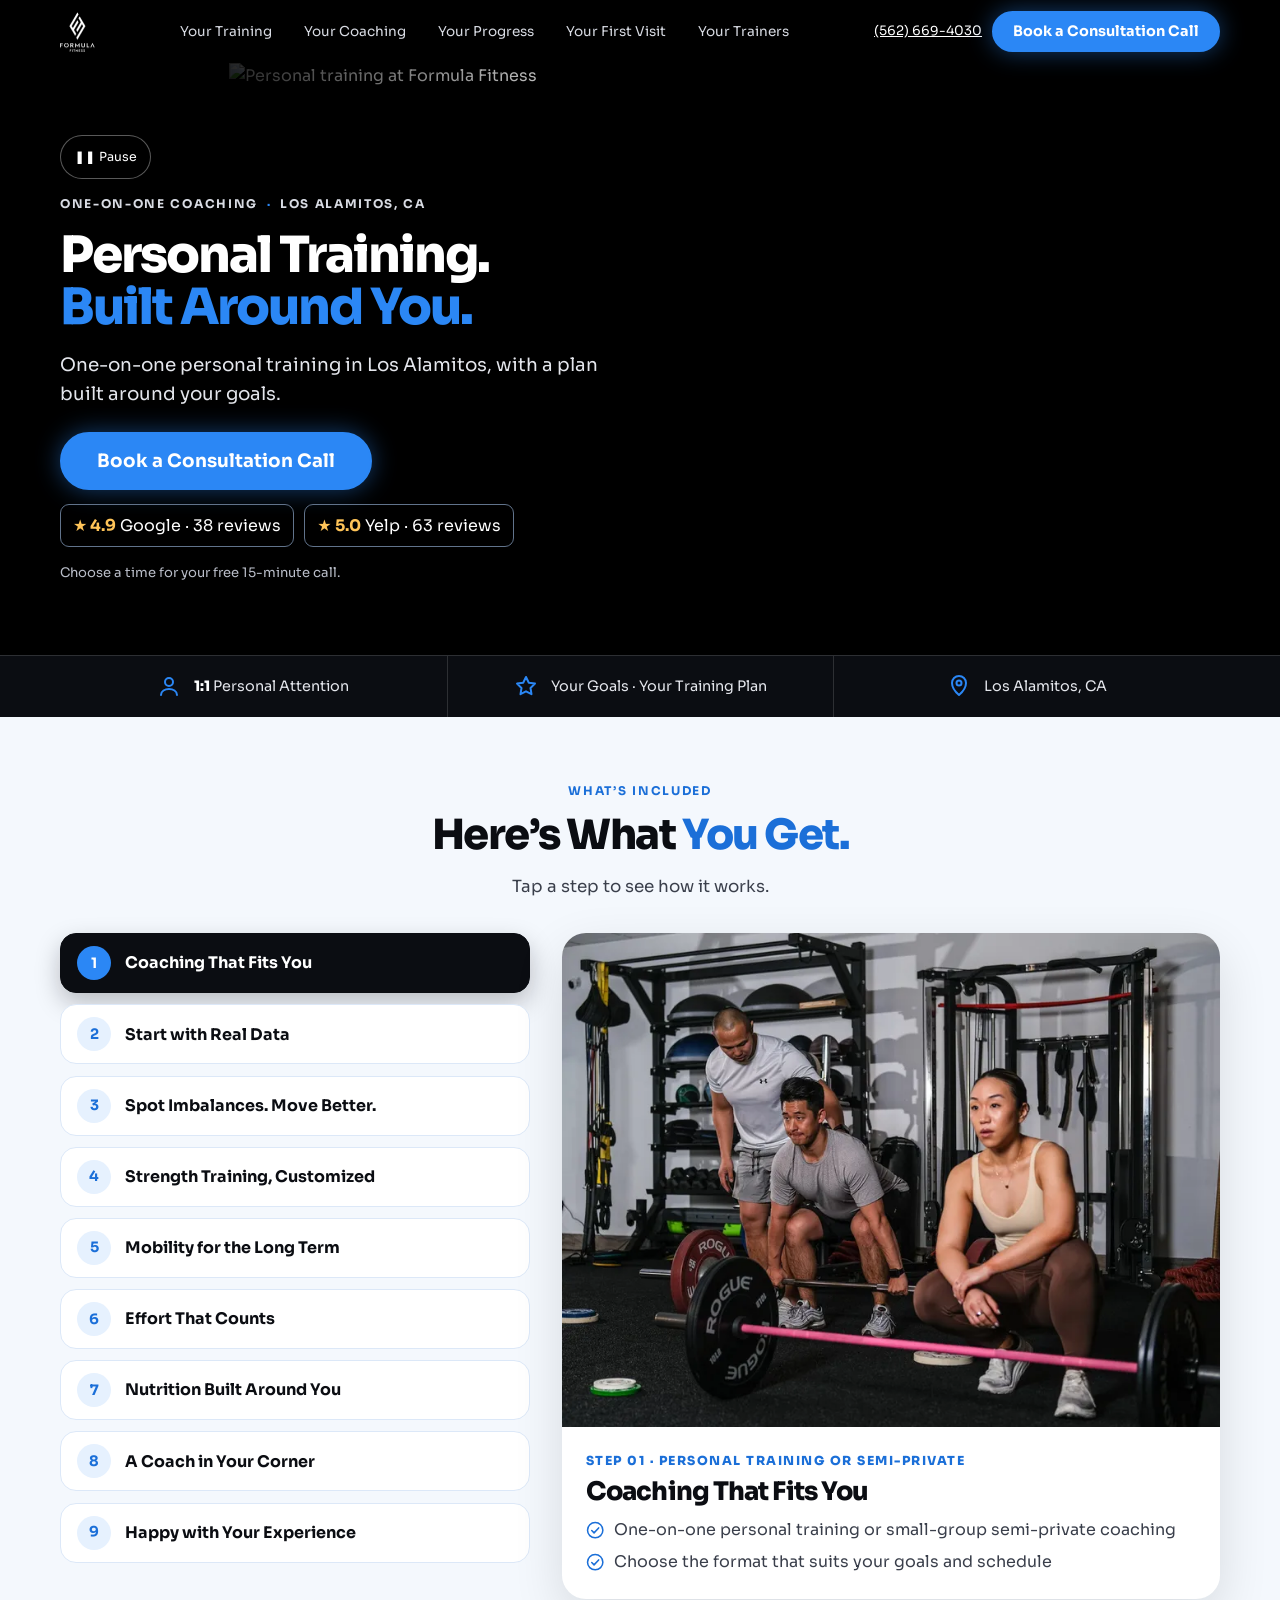
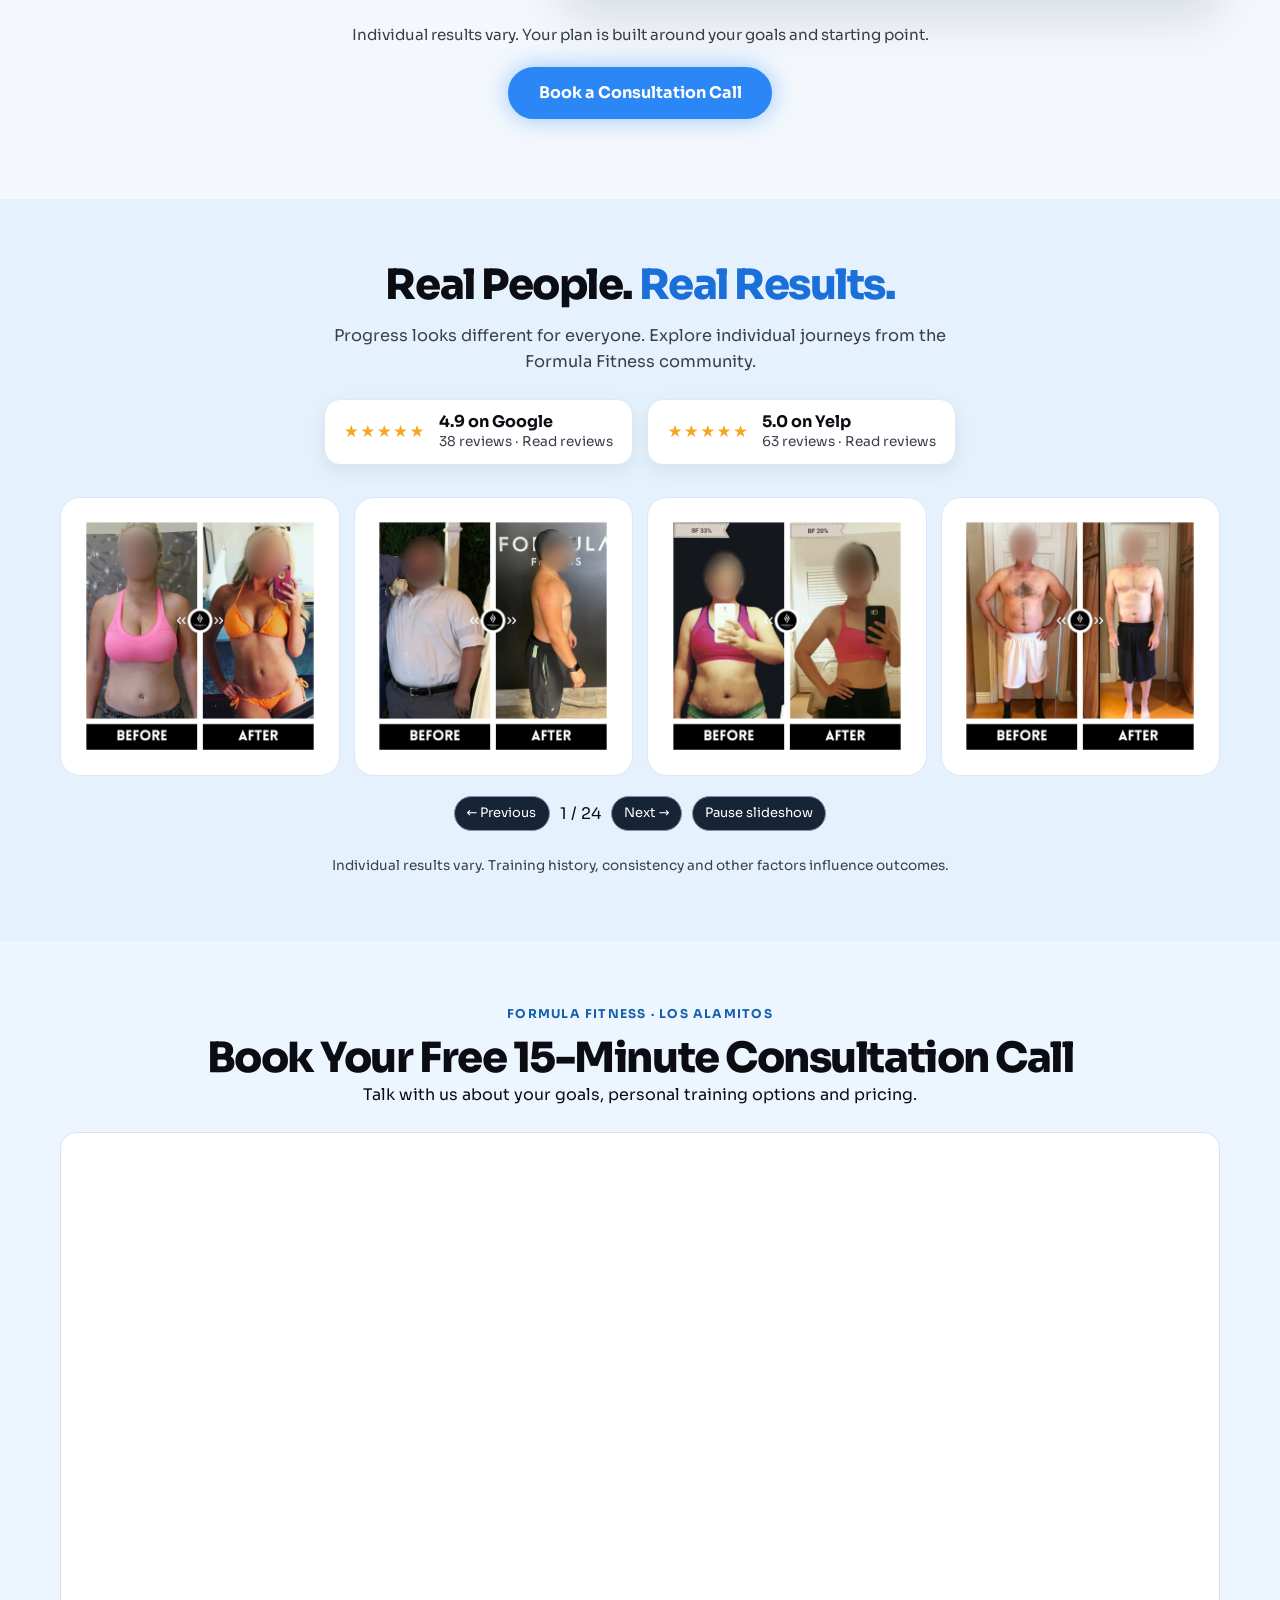
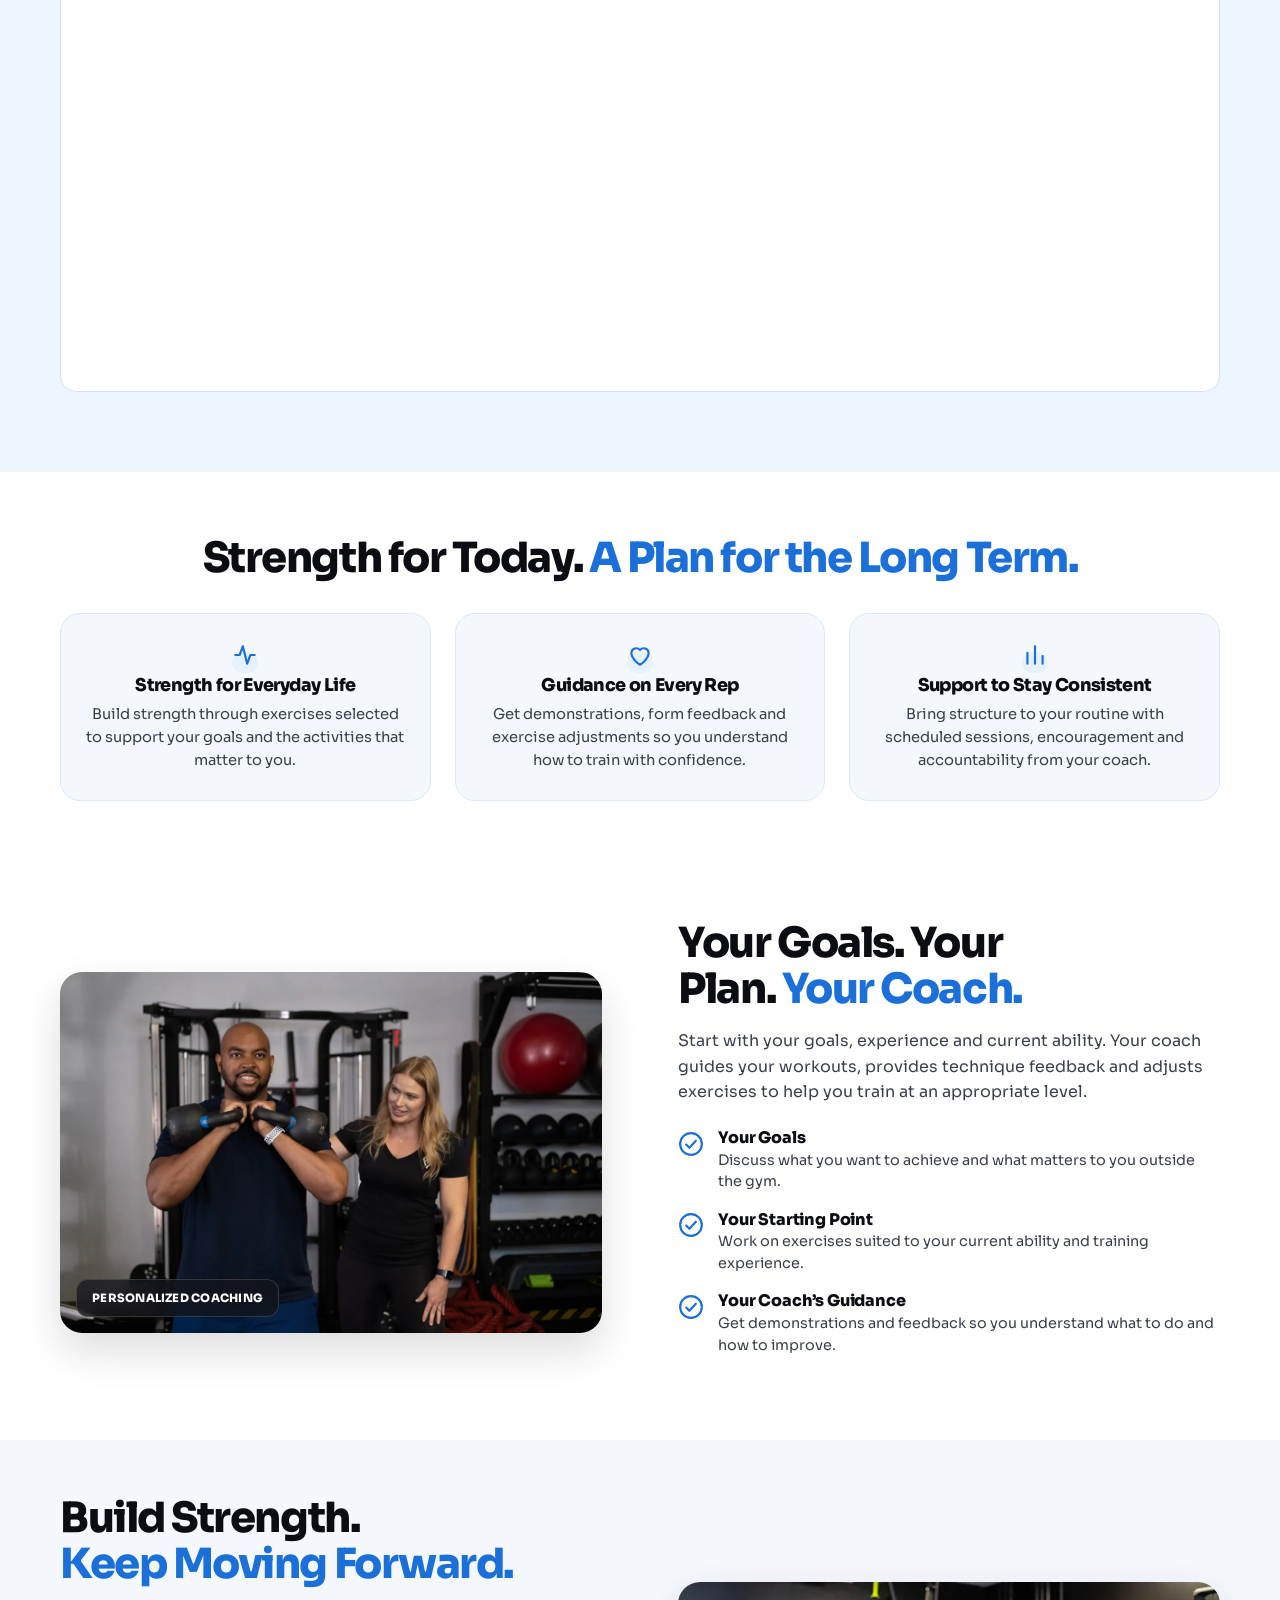
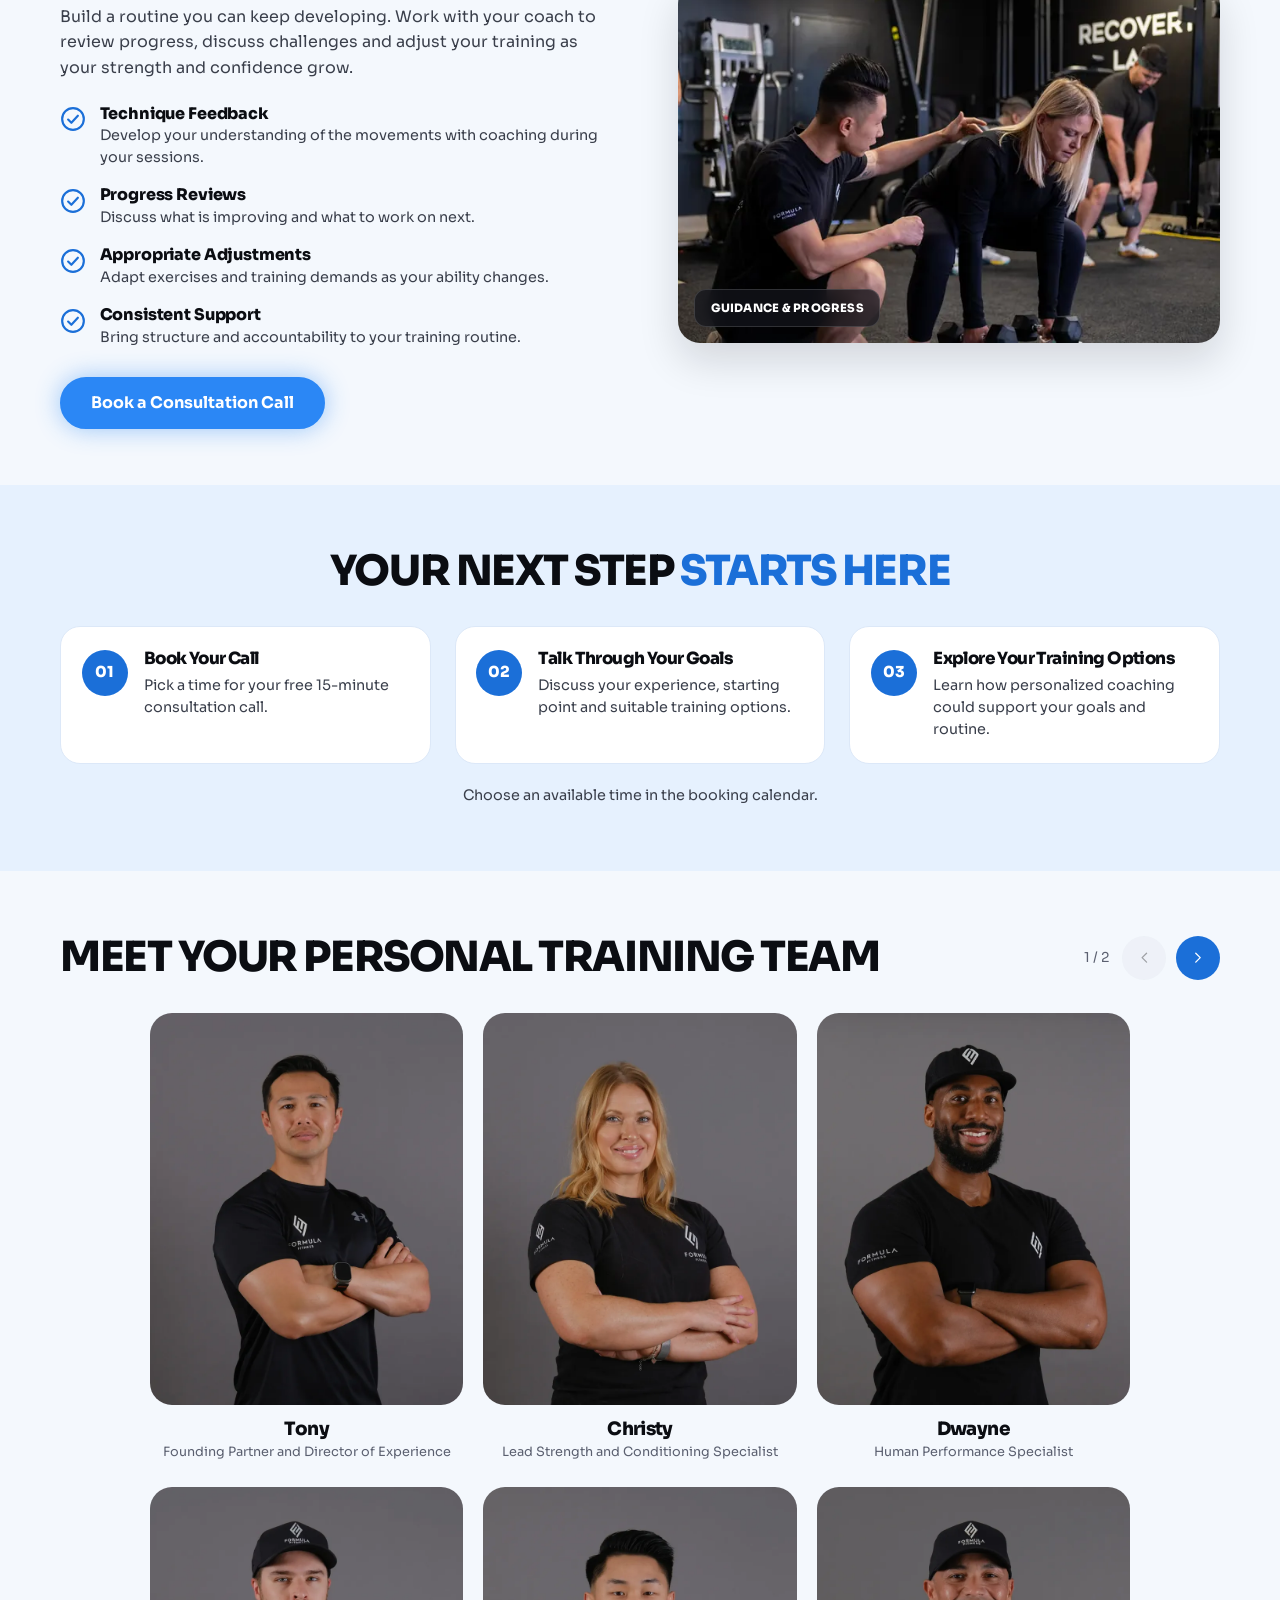
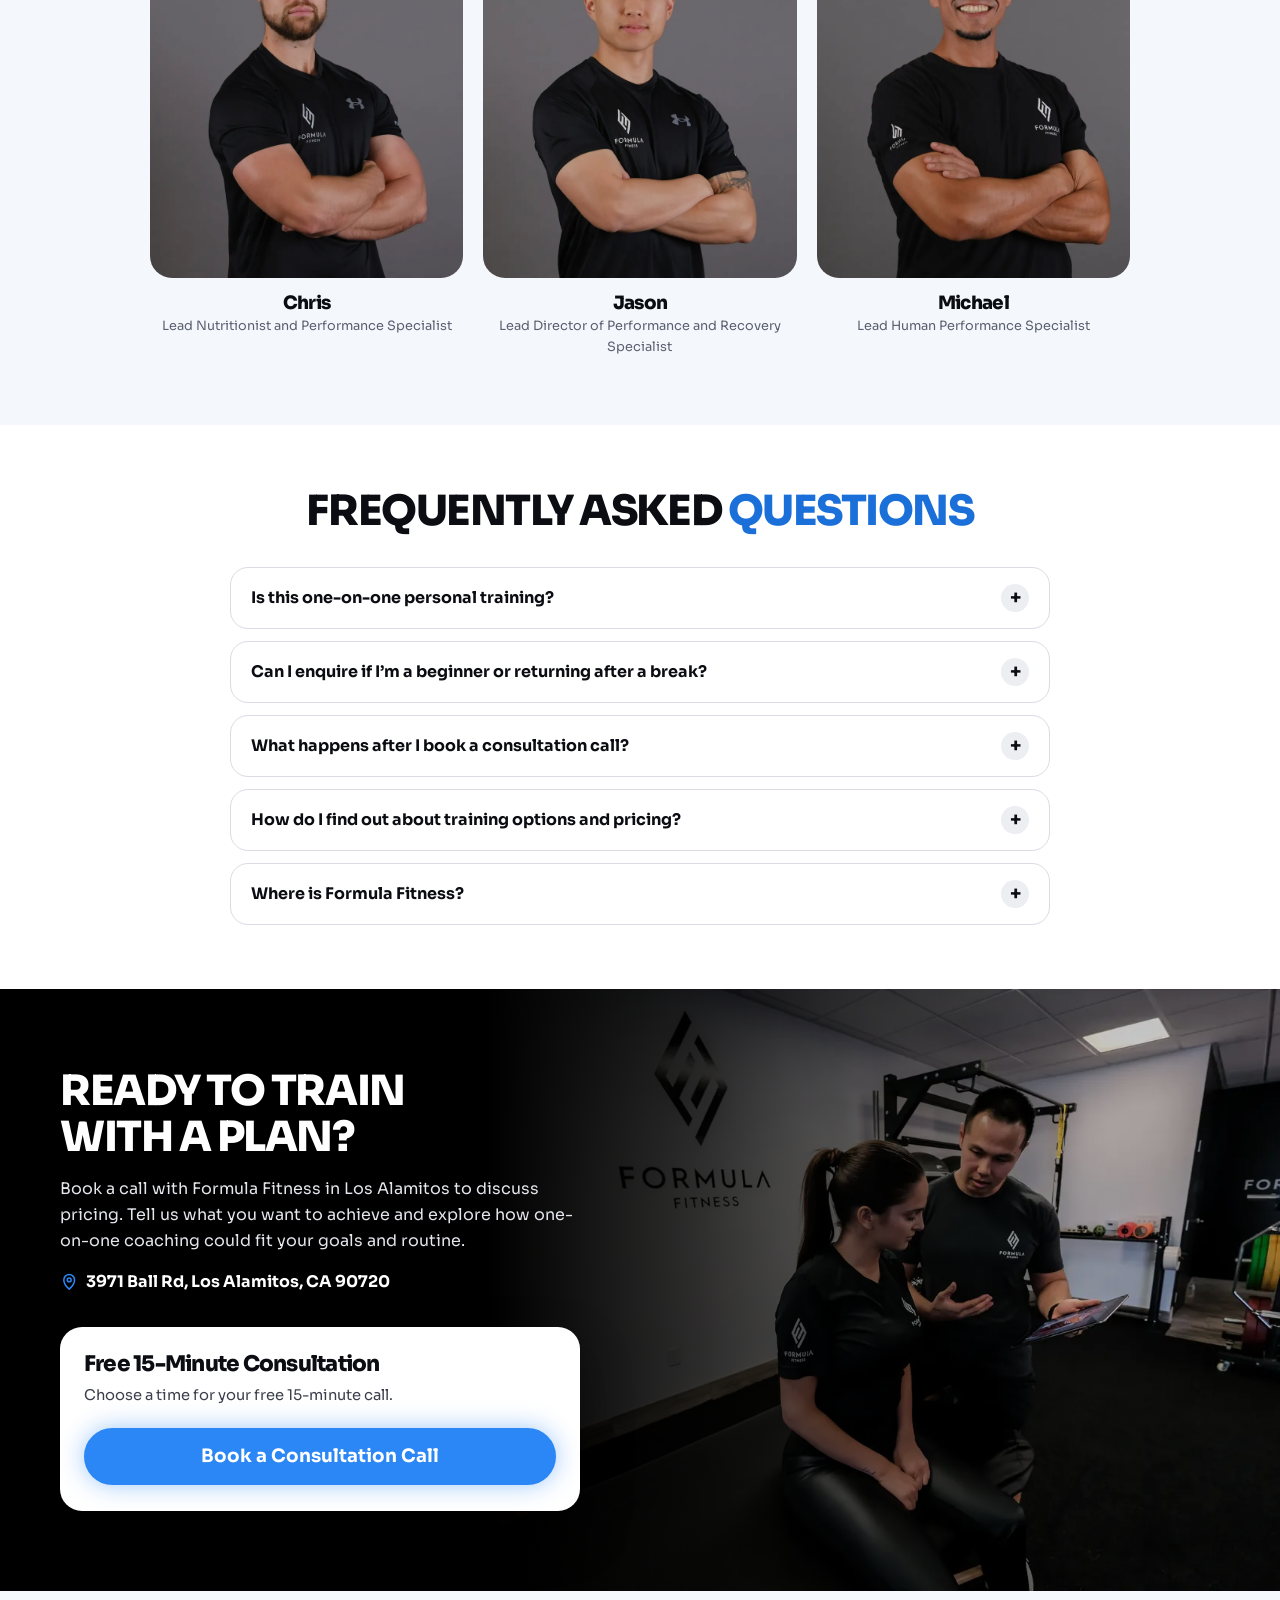
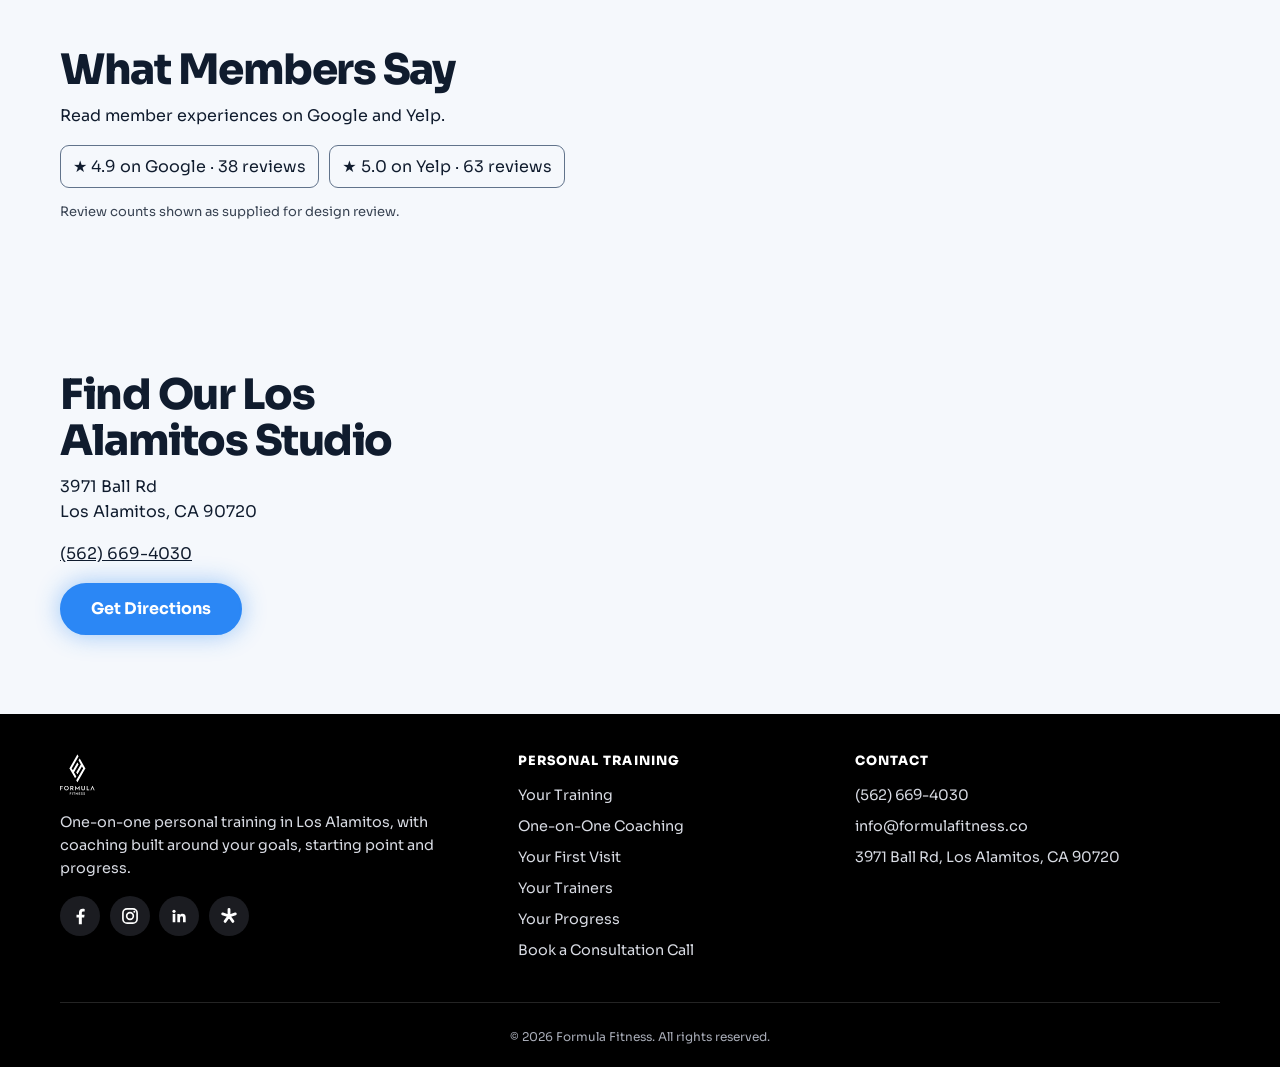
==== commit 32bf5d41: "Add files via upload" ====
--- a/public/index.html
+++ b/public/index.html
@@ -100,25 +100,15 @@
   </div>
  </div>
 </section>
-<!-- WHAT’S INCLUDED (Know / Train / Support). Swipe on mobile. Copy avoids guarantee and outcome claims. -->
-<section class="light sec method" id="method" aria-labelledby="meth-t">
- <div class="wrap">
-  <p class="eyebrow-d">What’s Included</p>
-  <h2 class="center" id="meth-t">Here’s What <span class="hl">You Get.</span></h2>
-  <p class="meth-sub">Each step is built around your goals, from your first scan to your ongoing coaching.</p>
-  <div class="mtrack" id="methodTrack" tabindex="0" aria-label="What is included: nine points. Swipe to see each one.">
-   <article class="pc"><div class="pi"><img src="images/method/m01-800.webp" srcset="images/method/m01-480.webp 480w, images/method/m01-800.webp 800w" sizes="(max-width:899px) 84vw, 370px" width="800" height="600" alt="A Formula Fitness coach coaching two clients through a barbell lift" loading="eager"><i>01</i></div><div class="pb"><em>PERSONAL TRAINING OR SEMI-PRIVATE</em><h3>Coaching That Fits You</h3><ul><li><svg class="ic" aria-hidden="true"><use href="#i-check"/></svg><span>One-on-one personal training or small-group semi-private coaching</span></li><li><svg class="ic" aria-hidden="true"><use href="#i-check"/></svg><span>Choose the format that suits your goals and schedule</span></li></ul></div></article>
-   <article class="pc"><div class="pi"><img src="images/method/m02-800.webp" srcset="images/method/m02-480.webp 480w, images/method/m02-800.webp 800w" sizes="(max-width:899px) 84vw, 370px" width="800" height="600" alt="InBody body composition scanner and sample report" loading="eager"><i>02</i></div><div class="pb"><em>INBODY SCAN</em><h3>Start with Real Data</h3><ul><li><svg class="ic" aria-hidden="true"><use href="#i-check"/></svg><span>State-of-the-art body fat and lean mass measurements</span></li><li><svg class="ic" aria-hidden="true"><use href="#i-check"/></svg><span>Visceral fat reading so you see your starting point</span></li></ul></div></article>
-   <article class="pc"><div class="pi"><img src="images/method/m03-800.webp" srcset="images/method/m03-480.webp 480w, images/method/m03-800.webp 800w" sizes="(max-width:899px) 84vw, 370px" width="800" height="600" alt="Before and after posture alignment comparison" loading="eager"><i>03</i></div><div class="pb"><em>POSTURE</em><h3>Spot Imbalances. Move Better.</h3><ul><li><svg class="ic" aria-hidden="true"><use href="#i-check"/></svg><span>Movement and posture review to spot imbalances</span></li><li><svg class="ic" aria-hidden="true"><use href="#i-check"/></svg><span>Train around them and build good technique</span></li></ul></div></article>
-   <article class="pc"><div class="pi"><img src="images/method/m04-800.webp" srcset="images/method/m04-480.webp 480w, images/method/m04-800.webp 800w" sizes="(max-width:899px) 84vw, 370px" width="800" height="600" alt="A client doing a single-leg step-up with dumbbells" loading="eager"><i>04</i></div><div class="pb"><em>MUSCLE & TONE</em><h3>Strength Training, Customized</h3><ul><li><svg class="ic" aria-hidden="true"><use href="#i-check"/></svg><span>A strength program built around your goals</span></li><li><svg class="ic" aria-hidden="true"><use href="#i-check"/></svg><span>Build muscle and tone up with exercises chosen for you</span></li></ul></div></article>
-   <article class="pc"><div class="pi"><img src="images/method/m05-800.webp" srcset="images/method/m05-480.webp 480w, images/method/m05-800.webp 800w" sizes="(max-width:899px) 84vw, 370px" width="800" height="600" alt="A coach guiding a client through a band-assisted lateral stretch" loading="eager"><i>05</i></div><div class="pb"><em>FLEXIBILITY</em><h3>Mobility for the Long Term</h3><ul><li><svg class="ic" aria-hidden="true"><use href="#i-check"/></svg><span>Work on movement quality and flexibility</span></li><li><svg class="ic" aria-hidden="true"><use href="#i-check"/></svg><span>Support how you move and feel for years to come</span></li></ul></div></article>
-   <article class="pc"><div class="pi"><img src="images/method/m06-800.webp" srcset="images/method/m06-480.webp 480w, images/method/m06-800.webp 800w" sizes="(max-width:899px) 84vw, 370px" width="800" height="600" alt="A coach spotting a client on an incline bench" loading="eager"><i>06</i></div><div class="pb"><em>EFFORT</em><h3>Effort That Counts</h3><ul><li><svg class="ic" aria-hidden="true"><use href="#i-check"/></svg><span>Coaches help you work at the right intensity</span></li><li><svg class="ic" aria-hidden="true"><use href="#i-check"/></svg><span>Every session pushes you appropriately</span></li></ul></div></article>
-   <article class="pc"><div class="pi"><img src="images/method/m07-800.webp" srcset="images/method/m07-480.webp 480w, images/method/m07-800.webp 800w" sizes="(max-width:899px) 84vw, 370px" width="800" height="600" alt="Client progress photo" loading="eager"><i>07</i></div><div class="pb"><em>DROP FAT</em><h3>Nutrition Built Around You</h3><ul><li><svg class="ic" aria-hidden="true"><use href="#i-check"/></svg><span>Nutrition guidance that fits your culture and lifestyle</span></li><li><svg class="ic" aria-hidden="true"><use href="#i-check"/></svg><span>Considers your body type and your goal</span></li></ul></div></article>
-   <article class="pc"><div class="pi"><img src="images/method/m08-800.webp" srcset="images/method/m08-480.webp 480w, images/method/m08-800.webp 800w" sizes="(max-width:899px) 84vw, 370px" width="800" height="600" alt="A Formula Fitness coach and client smiling during a kettlebell session" loading="eager"><i>08</i></div><div class="pb"><em>ACCOUNTABILITY</em><h3>A Coach in Your Corner</h3><ul><li><svg class="ic" aria-hidden="true"><use href="#i-check"/></svg><span>Scheduled sessions and check-ins keep you consistent</span></li><li><svg class="ic" aria-hidden="true"><use href="#i-check"/></svg><span>Encouragement from a coach who knows your goals</span></li></ul></div></article>
-   <article class="pc"><div class="pi"><img src="images/method/m09-800.webp" srcset="images/method/m09-480.webp 480w, images/method/m09-800.webp 800w" sizes="(max-width:899px) 84vw, 370px" width="800" height="600" alt="A smiling client training with a coach using a resistance band" loading="eager"><i>09</i></div><div class="pb"><em>YOUR EXPERIENCE</em><h3>Happy with Your Experience</h3><ul><li><svg class="ic" aria-hidden="true"><use href="#i-check"/></svg><span>We want you to enjoy the process</span></li><li><svg class="ic" aria-hidden="true"><use href="#i-check"/></svg><span>Ask about our terms on your consultation call</span></li></ul></div></article>
-  </div>
-  <div class="dots" id="methodDots" aria-hidden="true"><b class="on"></b><b></b><b></b><b></b><b></b><b></b><b></b><b></b><b></b></div>
-  <div class="marrows"><button type="button" class="cbtn" id="methodPrev" aria-label="Previous step">&#8249;</button><p class="hint">Swipe to see how it works &rarr;</p><button type="button" class="cbtn next" id="methodNext" aria-label="Next step">&#8250;</button></div>
+<section class="sec incl" id="method" aria-labelledby="meth-t">
+ <div class="wrap">
+  <p class="eyebrow-d">What&rsquo;s Included</p>
+  <h2 class="center" id="meth-t">Here&rsquo;s What <span class="hl">You Get.</span></h2>
+  <p class="meth-sub">Tap a step to see how it works.</p>
+  <div class="in-grid">
+   <div class="in-nav" role="tablist" aria-label="What you get" aria-orientation="vertical"><button type="button" role="tab" id="st-01" aria-selected="true" aria-controls="sp-01" tabindex="0"><b>1</b><span>Coaching That Fits You</span></button><button type="button" role="tab" id="st-02" aria-selected="false" aria-controls="sp-02" tabindex="-1"><b>2</b><span>Start with Real Data</span></button><button type="button" role="tab" id="st-03" aria-selected="false" aria-controls="sp-03" tabindex="-1"><b>3</b><span>Spot Imbalances. Move Better.</span></button><button type="button" role="tab" id="st-04" aria-selected="false" aria-controls="sp-04" tabindex="-1"><b>4</b><span>Strength Training, Customized</span></button><button type="button" role="tab" id="st-05" aria-selected="false" aria-controls="sp-05" tabindex="-1"><b>5</b><span>Mobility for the Long Term</span></button><button type="button" role="tab" id="st-06" aria-selected="false" aria-controls="sp-06" tabindex="-1"><b>6</b><span>Effort That Counts</span></button><button type="button" role="tab" id="st-07" aria-selected="false" aria-controls="sp-07" tabindex="-1"><b>7</b><span>Nutrition Built Around You</span></button><button type="button" role="tab" id="st-08" aria-selected="false" aria-controls="sp-08" tabindex="-1"><b>8</b><span>A Coach in Your Corner</span></button><button type="button" role="tab" id="st-09" aria-selected="false" aria-controls="sp-09" tabindex="-1"><b>9</b><span>Happy with Your Experience</span></button></div>
+   <div class="in-panels"><article class="ipn" role="tabpanel" id="sp-01" aria-labelledby="st-01"><div class="ipi"><img src="images/method/m01-800.webp" srcset="images/method/m01-480.webp 480w, images/method/m01-800.webp 800w" sizes="(max-width:899px) 92vw, 640px" width="800" height="600" alt="A Formula Fitness coach coaching two clients through a barbell lift" loading="eager"></div><div class="ipb"><em>STEP 01 &middot; PERSONAL TRAINING OR SEMI-PRIVATE</em><h3>Coaching That Fits You</h3><ul><li><svg class="ic" aria-hidden="true"><use href="#i-check"/></svg><span>One-on-one personal training or small-group semi-private coaching</span></li><li><svg class="ic" aria-hidden="true"><use href="#i-check"/></svg><span>Choose the format that suits your goals and schedule</span></li></ul></div></article><article class="ipn" role="tabpanel" id="sp-02" aria-labelledby="st-02" hidden><div class="ipi"><img src="images/method/m02-800.webp" srcset="images/method/m02-480.webp 480w, images/method/m02-800.webp 800w" sizes="(max-width:899px) 92vw, 640px" width="800" height="600" alt="InBody body composition scanner and sample report" loading="eager"></div><div class="ipb"><em>STEP 02 &middot; INBODY SCAN</em><h3>Start with Real Data</h3><ul><li><svg class="ic" aria-hidden="true"><use href="#i-check"/></svg><span>State-of-the-art body fat and lean mass measurements</span></li><li><svg class="ic" aria-hidden="true"><use href="#i-check"/></svg><span>Visceral fat reading so you see your starting point</span></li></ul></div></article><article class="ipn" role="tabpanel" id="sp-03" aria-labelledby="st-03" hidden><div class="ipi"><img src="images/method/m03-800.webp" srcset="images/method/m03-480.webp 480w, images/method/m03-800.webp 800w" sizes="(max-width:899px) 92vw, 640px" width="800" height="600" alt="Before and after posture alignment comparison" loading="eager"></div><div class="ipb"><em>STEP 03 &middot; POSTURE</em><h3>Spot Imbalances. Move Better.</h3><ul><li><svg class="ic" aria-hidden="true"><use href="#i-check"/></svg><span>Movement and posture review to spot imbalances</span></li><li><svg class="ic" aria-hidden="true"><use href="#i-check"/></svg><span>Train around them and build good technique</span></li></ul></div></article><article class="ipn" role="tabpanel" id="sp-04" aria-labelledby="st-04" hidden><div class="ipi"><img src="images/method/m04-800.webp" srcset="images/method/m04-480.webp 480w, images/method/m04-800.webp 800w" sizes="(max-width:899px) 92vw, 640px" width="800" height="600" alt="A client doing a single-leg step-up with dumbbells" loading="eager"></div><div class="ipb"><em>STEP 04 &middot; MUSCLE & TONE</em><h3>Strength Training, Customized</h3><ul><li><svg class="ic" aria-hidden="true"><use href="#i-check"/></svg><span>A strength program built around your goals</span></li><li><svg class="ic" aria-hidden="true"><use href="#i-check"/></svg><span>Build muscle and tone up with exercises chosen for you</span></li></ul></div></article><article class="ipn" role="tabpanel" id="sp-05" aria-labelledby="st-05" hidden><div class="ipi"><img src="images/method/m05-800.webp" srcset="images/method/m05-480.webp 480w, images/method/m05-800.webp 800w" sizes="(max-width:899px) 92vw, 640px" width="800" height="600" alt="A coach guiding a client through a band-assisted lateral stretch" loading="eager"></div><div class="ipb"><em>STEP 05 &middot; FLEXIBILITY</em><h3>Mobility for the Long Term</h3><ul><li><svg class="ic" aria-hidden="true"><use href="#i-check"/></svg><span>Work on movement quality and flexibility</span></li><li><svg class="ic" aria-hidden="true"><use href="#i-check"/></svg><span>Support how you move and feel for years to come</span></li></ul></div></article><article class="ipn" role="tabpanel" id="sp-06" aria-labelledby="st-06" hidden><div class="ipi"><img src="images/method/m06-800.webp" srcset="images/method/m06-480.webp 480w, images/method/m06-800.webp 800w" sizes="(max-width:899px) 92vw, 640px" width="800" height="600" alt="A coach spotting a client on an incline bench" loading="eager"></div><div class="ipb"><em>STEP 06 &middot; EFFORT</em><h3>Effort That Counts</h3><ul><li><svg class="ic" aria-hidden="true"><use href="#i-check"/></svg><span>Coaches help you work at the right intensity</span></li><li><svg class="ic" aria-hidden="true"><use href="#i-check"/></svg><span>Every session pushes you appropriately</span></li></ul></div></article><article class="ipn" role="tabpanel" id="sp-07" aria-labelledby="st-07" hidden><div class="ipi"><img src="images/method/m07-800.webp" srcset="images/method/m07-480.webp 480w, images/method/m07-800.webp 800w" sizes="(max-width:899px) 92vw, 640px" width="800" height="600" alt="Client progress photo" loading="eager"></div><div class="ipb"><em>STEP 07 &middot; DROP FAT</em><h3>Nutrition Built Around You</h3><ul><li><svg class="ic" aria-hidden="true"><use href="#i-check"/></svg><span>Nutrition guidance that fits your culture and lifestyle</span></li><li><svg class="ic" aria-hidden="true"><use href="#i-check"/></svg><span>Considers your body type and your goal</span></li></ul></div></article><article class="ipn" role="tabpanel" id="sp-08" aria-labelledby="st-08" hidden><div class="ipi"><img src="images/method/m08-800.webp" srcset="images/method/m08-480.webp 480w, images/method/m08-800.webp 800w" sizes="(max-width:899px) 92vw, 640px" width="800" height="600" alt="A Formula Fitness coach and client smiling during a kettlebell session" loading="eager"></div><div class="ipb"><em>STEP 08 &middot; ACCOUNTABILITY</em><h3>A Coach in Your Corner</h3><ul><li><svg class="ic" aria-hidden="true"><use href="#i-check"/></svg><span>Scheduled sessions and check-ins keep you consistent</span></li><li><svg class="ic" aria-hidden="true"><use href="#i-check"/></svg><span>Encouragement from a coach who knows your goals</span></li></ul></div></article><article class="ipn" role="tabpanel" id="sp-09" aria-labelledby="st-09" hidden><div class="ipi"><img src="images/method/m09-800.webp" srcset="images/method/m09-480.webp 480w, images/method/m09-800.webp 800w" sizes="(max-width:899px) 92vw, 640px" width="800" height="600" alt="A smiling client training with a coach using a resistance band" loading="eager"></div><div class="ipb"><em>STEP 09 &middot; YOUR EXPERIENCE</em><h3>Happy with Your Experience</h3><ul><li><svg class="ic" aria-hidden="true"><use href="#i-check"/></svg><span>We want you to enjoy the process</span></li><li><svg class="ic" aria-hidden="true"><use href="#i-check"/></svg><span>Ask about our terms on your consultation call</span></li></ul></div></article></div>
+  </div>
   <p class="meth-note">Individual results vary. Your plan is built around your goals and starting point.</p>
   <p class="center"><a class="btn" href="#book-consultation" data-booking-cta="method">Book a Consultation Call</a></p>
  </div>
--- a/public/style.css
+++ b/public/style.css
@@ -308,67 +308,38 @@
 @media(min-width:960px){.track.team>*{flex:0 0 calc((100% - 2*var(--gap))/3)}}
 @media(max-width:699px){.team-sec .cpage{display:none}}
 
-/* the formula method */
-.method{background:#fff}
+/* what you get: interactive steps */
+.incl{background:var(--tint);color:var(--ink)}
 .eyebrow-d{margin:0 0 .8rem;text-align:center;font-size:.75rem;font-weight:700;letter-spacing:.14em;text-transform:uppercase;color:var(--blue-ink)}
+.incl h2{color:var(--ink)}.incl .hl{color:var(--blue-ink)}
 .meth-sub{max-width:44rem;margin:1rem auto 2rem;text-align:center;color:var(--ink2);font-size:1.05rem}
-.mtrack{display:grid;grid-template-columns:repeat(3,1fr);gap:1.25rem}
-.pb em{display:block}
-.pc{background:#fff;border:1px solid var(--line);border-radius:20px;overflow:hidden;box-shadow:0 8px 24px rgba(11,13,18,.06);display:flex;flex-direction:column;min-width:0}
-.pi{position:relative;aspect-ratio:4/3;background:var(--tint2)}
-.pi img{width:100%;height:100%;object-fit:cover}
-.pi i{position:absolute;left:.8rem;top:.8rem;font-style:normal;font-weight:800;font-size:.85rem;background:#000;color:#fff;border-radius:999px;padding:.35rem .7rem;line-height:1}
-.pb{padding:1.25rem 1.25rem 1.5rem}
-.pb em{font-style:normal;font-size:.75rem;font-weight:800;letter-spacing:.14em;color:var(--blue-ink)}
-.pb h3{margin:.3rem 0 .8rem;font-size:1.3rem;color:var(--ink)}
-.pb ul{list-style:none;margin:0;padding:0;display:grid;gap:.6rem}
-.pb li{display:flex;gap:.6rem;align-items:flex-start;color:var(--ink2);font-size:1rem;line-height:1.45}
-.pb li .ic{color:var(--blue-ink);margin-top:.2em}
-.dots,.hint{display:none}
-.goals-t{margin:2.75rem 0 1.25rem;font-size:1.3rem;color:var(--ink)}
-.goals{list-style:none;margin:0;padding:0;display:grid;grid-template-columns:repeat(5,1fr);gap:1rem}
-.goals li{position:relative;border-radius:16px;overflow:hidden;aspect-ratio:1}
-.goals img{width:100%;height:100%;object-fit:cover}
-.goals span{position:absolute;left:0;right:0;bottom:0;padding:1.6rem .6rem .6rem;color:#fff;font-weight:700;font-size:1rem;text-align:center;background:linear-gradient(transparent,rgba(0,0,0,.78))}
-.meth-note{margin:1.25rem 0 1.5rem;text-align:center;color:var(--ink2);font-size:.95rem}
-@media(max-width:1023px){
- .mtrack{display:flex;overflow-x:auto;scroll-snap-type:x mandatory;scrollbar-width:none;overscroll-behavior-x:contain;gap:1rem;margin-inline:-1.25rem;padding:0 1.25rem .5rem;scroll-padding-inline:1.25rem}
- .mtrack::-webkit-scrollbar{display:none}
- .pc{flex:0 0 84%;scroll-snap-align:center}
- .dots{display:flex;justify-content:center;gap:.4rem;margin-top:.9rem}
- .dots b{width:7px;height:7px;border-radius:50%;background:#c5d6ee;transition:.2s}
- .dots b.on{background:var(--blue-ink);width:22px;border-radius:999px}
- .hint{display:block;margin:.6rem 0 0;text-align:center;font-size:.9rem;color:var(--ink2)}
- .goals{display:flex;overflow-x:auto;scroll-snap-type:x mandatory;scrollbar-width:none;gap:.75rem;margin-inline:-1.25rem;padding:0 1.25rem;scroll-padding-inline:1.25rem}
- .goals::-webkit-scrollbar{display:none}
- .goals li{flex:0 0 42%;scroll-snap-align:start}
-}
-@media(prefers-reduced-motion:reduce){.dots b{transition:none}}
-
-/* dark treatment for the included-steps section */
-.method{background:radial-gradient(1000px 520px at 50% -10%,rgba(43,135,245,.32),transparent 70%),#05070b;color:#fff}
-.method .eyebrow-d{color:#7db8ff}
-.method h2{color:#fff}.method h2 .hl,.light.method .hl{color:#4aa0ff}
-.method .meth-sub{color:#c6cfdf}
-.method .pc{background:linear-gradient(180deg,#0e1a2b,#0a0d14);border:1px solid rgba(74,160,255,.3);box-shadow:0 20px 50px rgba(0,0,0,.5)}
-.method .pi{background:#0e1a2b}
-.method .pi::after{content:"";position:absolute;inset:0;background:linear-gradient(180deg,transparent 50%,#0e1a2b)}
-.method .pi i{z-index:2;left:1rem;top:auto;bottom:.2rem;background:none;padding:0;font-size:3.4rem;color:rgba(255,255,255,.28);border-radius:0}
-.method .pb{padding:.9rem 1.3rem 1.4rem}
-.method .pb em{color:#7db8ff}.method .pb h3{color:#fff}
-.method .pb li{color:#e6ecf7}.method .pb li .ic{color:#4aa0ff}
-.method .dots b{background:#3b4658}.method .dots b.on{background:#4aa0ff}
-.method .hint,.method .meth-note{color:#9fb0c9}
-
-.marrows{display:none}
-@media(max-width:1023px){
- .mtrack{touch-action:pan-x pan-y;-webkit-overflow-scrolling:touch;cursor:grab}
- .marrows{display:flex;align-items:center;justify-content:center;gap:1rem;margin-top:.5rem}
- .marrows .hint{margin:0}
- .method .cbtn{background:#1a2538;color:#fff;border:1px solid rgba(74,160,255,.4);font-size:1.6rem;line-height:1}
- .method .cbtn.next{background:var(--blue)}
- .pi img{-webkit-user-drag:none;user-select:none}
-}
+.in-grid{display:grid;grid-template-columns:minmax(0,5fr) minmax(0,7fr);gap:2rem;align-items:start}
+.in-nav{display:grid;gap:.7rem}
+.in-nav button{display:flex;align-items:center;gap:.9rem;width:100%;min-height:60px;padding:.7rem 1rem;border:1px solid var(--line);border-radius:16px;background:#fff;color:var(--ink);font:inherit;font-size:1rem;font-weight:700;text-align:left;cursor:pointer;transition:background .15s,color .15s,box-shadow .15s}
+.in-nav button b{flex:none;width:34px;height:34px;border-radius:50%;display:grid;place-items:center;background:var(--tint2);color:var(--blue-ink);font-size:.9rem}
+.in-nav button:hover{box-shadow:0 6px 18px rgba(11,13,18,.08)}
+.in-nav button[aria-selected=true]{background:#0b0d12;color:#fff;border-color:#0b0d12;box-shadow:0 10px 24px rgba(11,13,18,.25)}
+.in-nav button[aria-selected=true] b{background:var(--blue);color:#fff}
+.in-panels{position:sticky;top:90px}
+.ipn{background:#fff;border-radius:24px;overflow:hidden;box-shadow:0 18px 50px rgba(11,13,18,.12)}
+.ipn[hidden]{display:none}
+.ipi{aspect-ratio:4/3;background:var(--tint2)}.ipi img{width:100%;height:100%;object-fit:cover}
+.ipb{padding:1.25rem 1.5rem 1.6rem}
+.ipb em{font-style:normal;font-size:.78rem;font-weight:800;letter-spacing:.12em;color:var(--blue-ink)}
+.ipb h3{margin:.3rem 0 .8rem;font-size:1.6rem;color:var(--ink)}
+.ipb ul{list-style:none;margin:0;padding:0;display:grid;gap:.55rem}
+.ipb li{display:flex;gap:.6rem;align-items:flex-start;color:var(--ink2);line-height:1.45}
+.ipb li .ic{color:var(--blue-ink);margin-top:.2em}
+.meth-note{margin:1.5rem 0 1.25rem;text-align:center;color:var(--ink2);font-size:.95rem}
+@media(max-width:899px){
+ .in-grid{grid-template-columns:1fr;gap:1rem}
+ .in-panels{position:static;order:2}
+ .in-nav{display:flex;overflow-x:auto;scroll-snap-type:x proximity;scrollbar-width:none;gap:.5rem;margin-inline:-1.25rem;padding:.2rem 1.25rem .5rem;scroll-padding-inline:1.25rem}
+ .in-nav::-webkit-scrollbar{display:none}
+ .in-nav button{flex:none;width:auto;min-height:48px;padding:.5rem .9rem .5rem .5rem;border-radius:999px;scroll-snap-align:start;white-space:nowrap;font-size:.95rem}
+ .ipb h3{font-size:1.35rem}
+}
+@media(prefers-reduced-motion:reduce){.in-nav button{transition:none}}
 
 /* review badges in results */
 .rev-badges{display:flex;justify-content:center;gap:.9rem;flex-wrap:wrap;margin:1.5rem auto 2rem}
